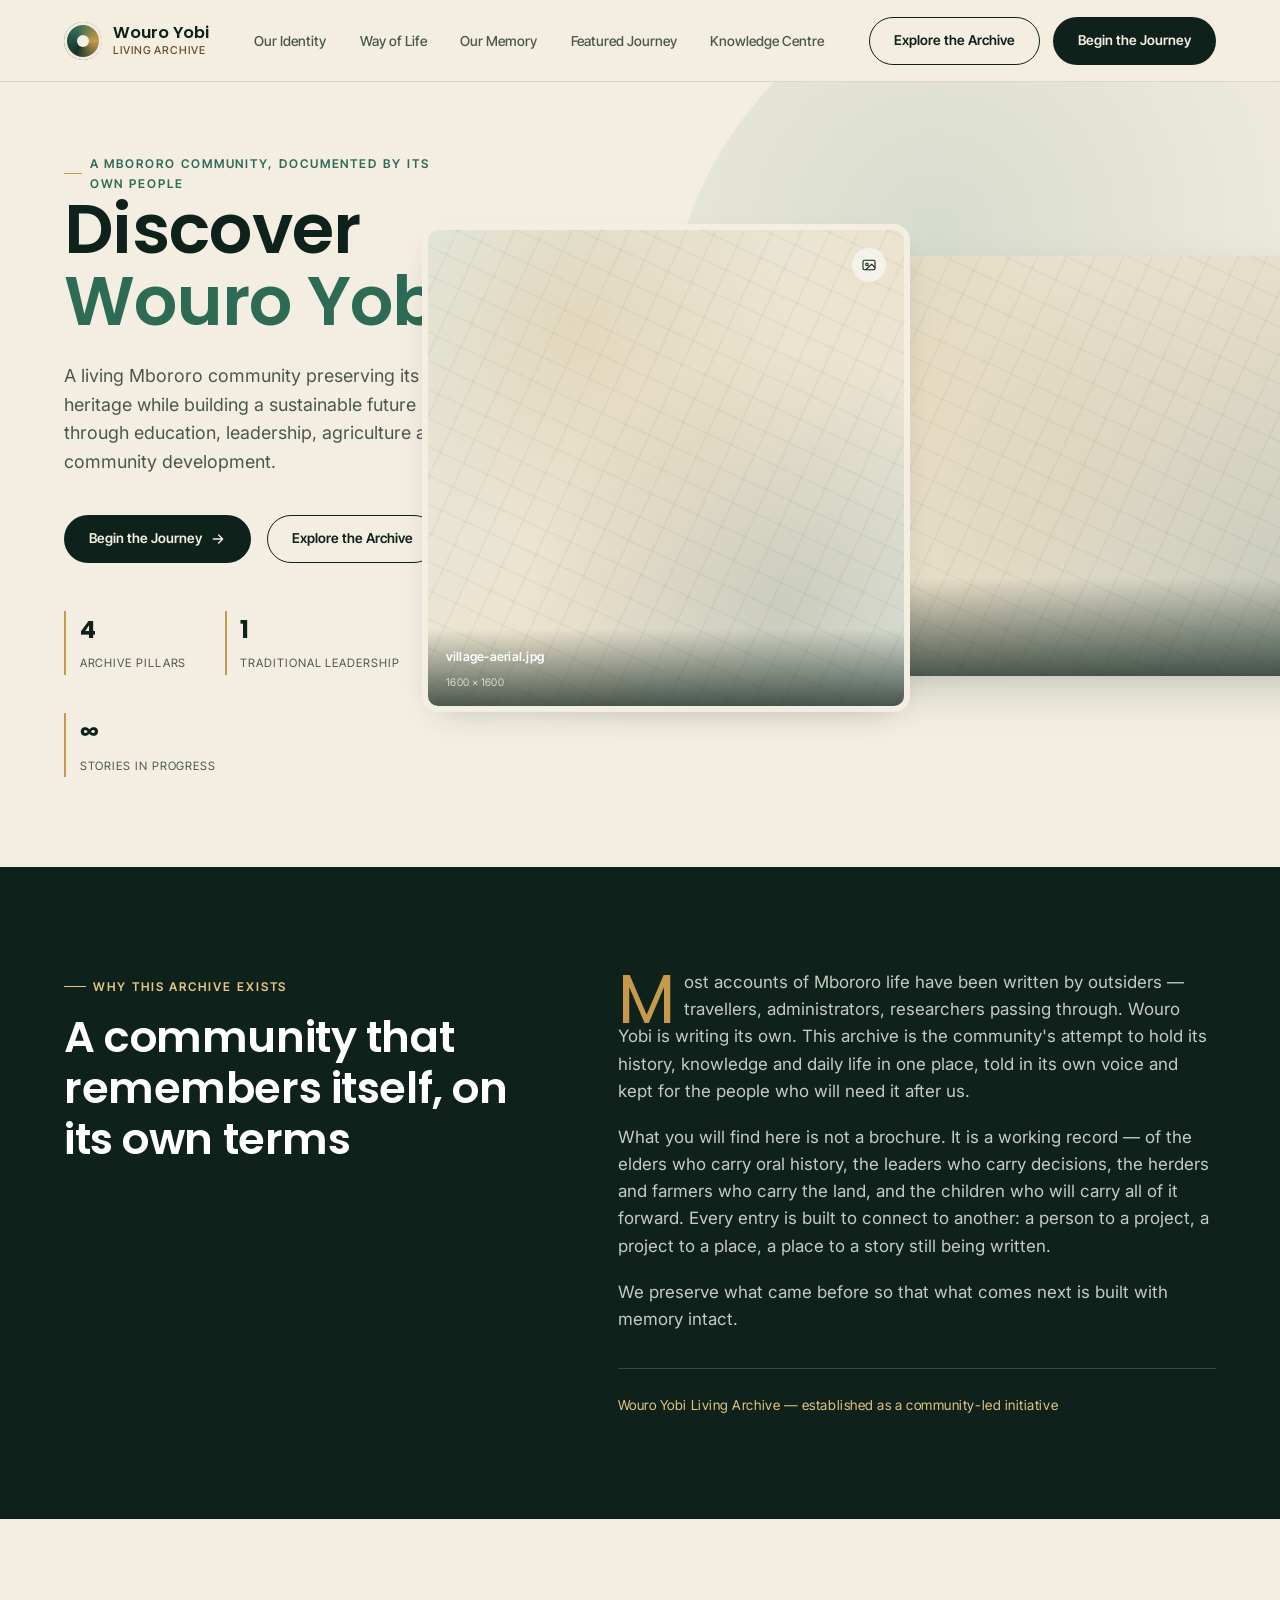
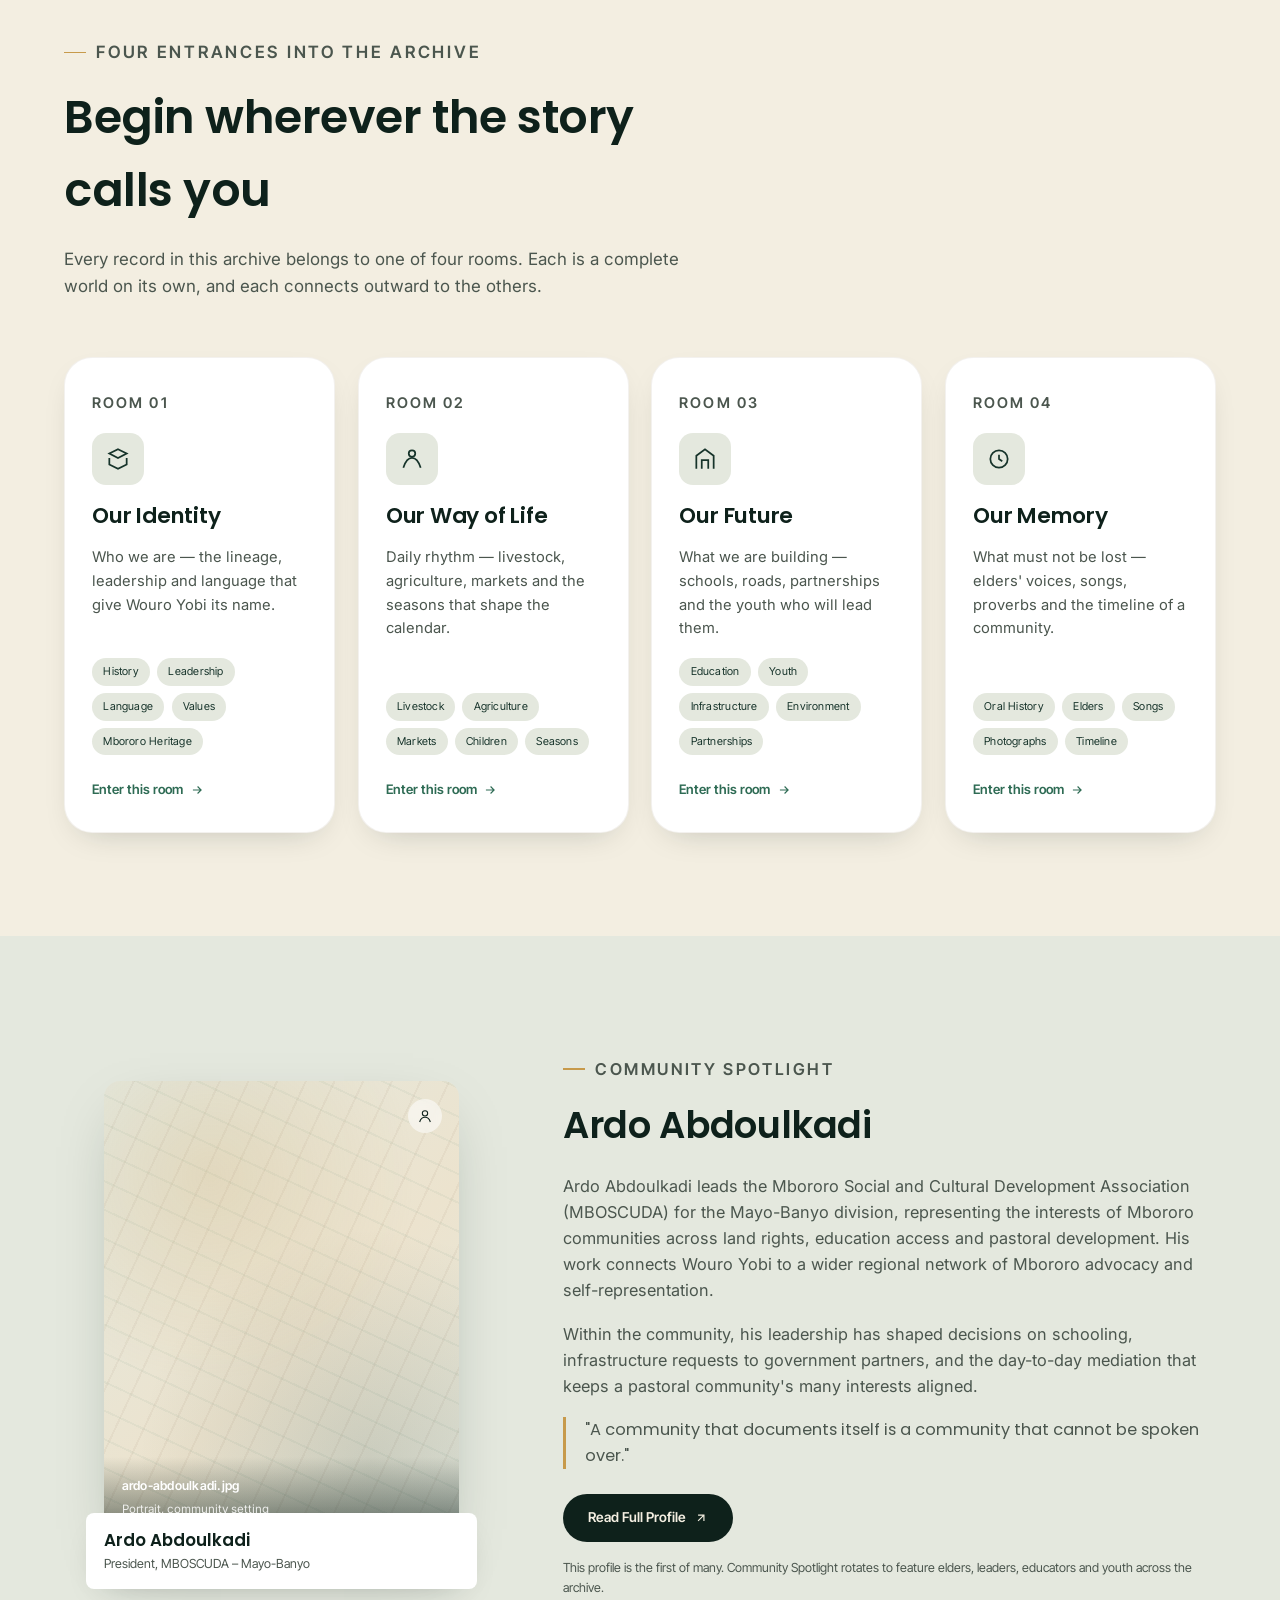
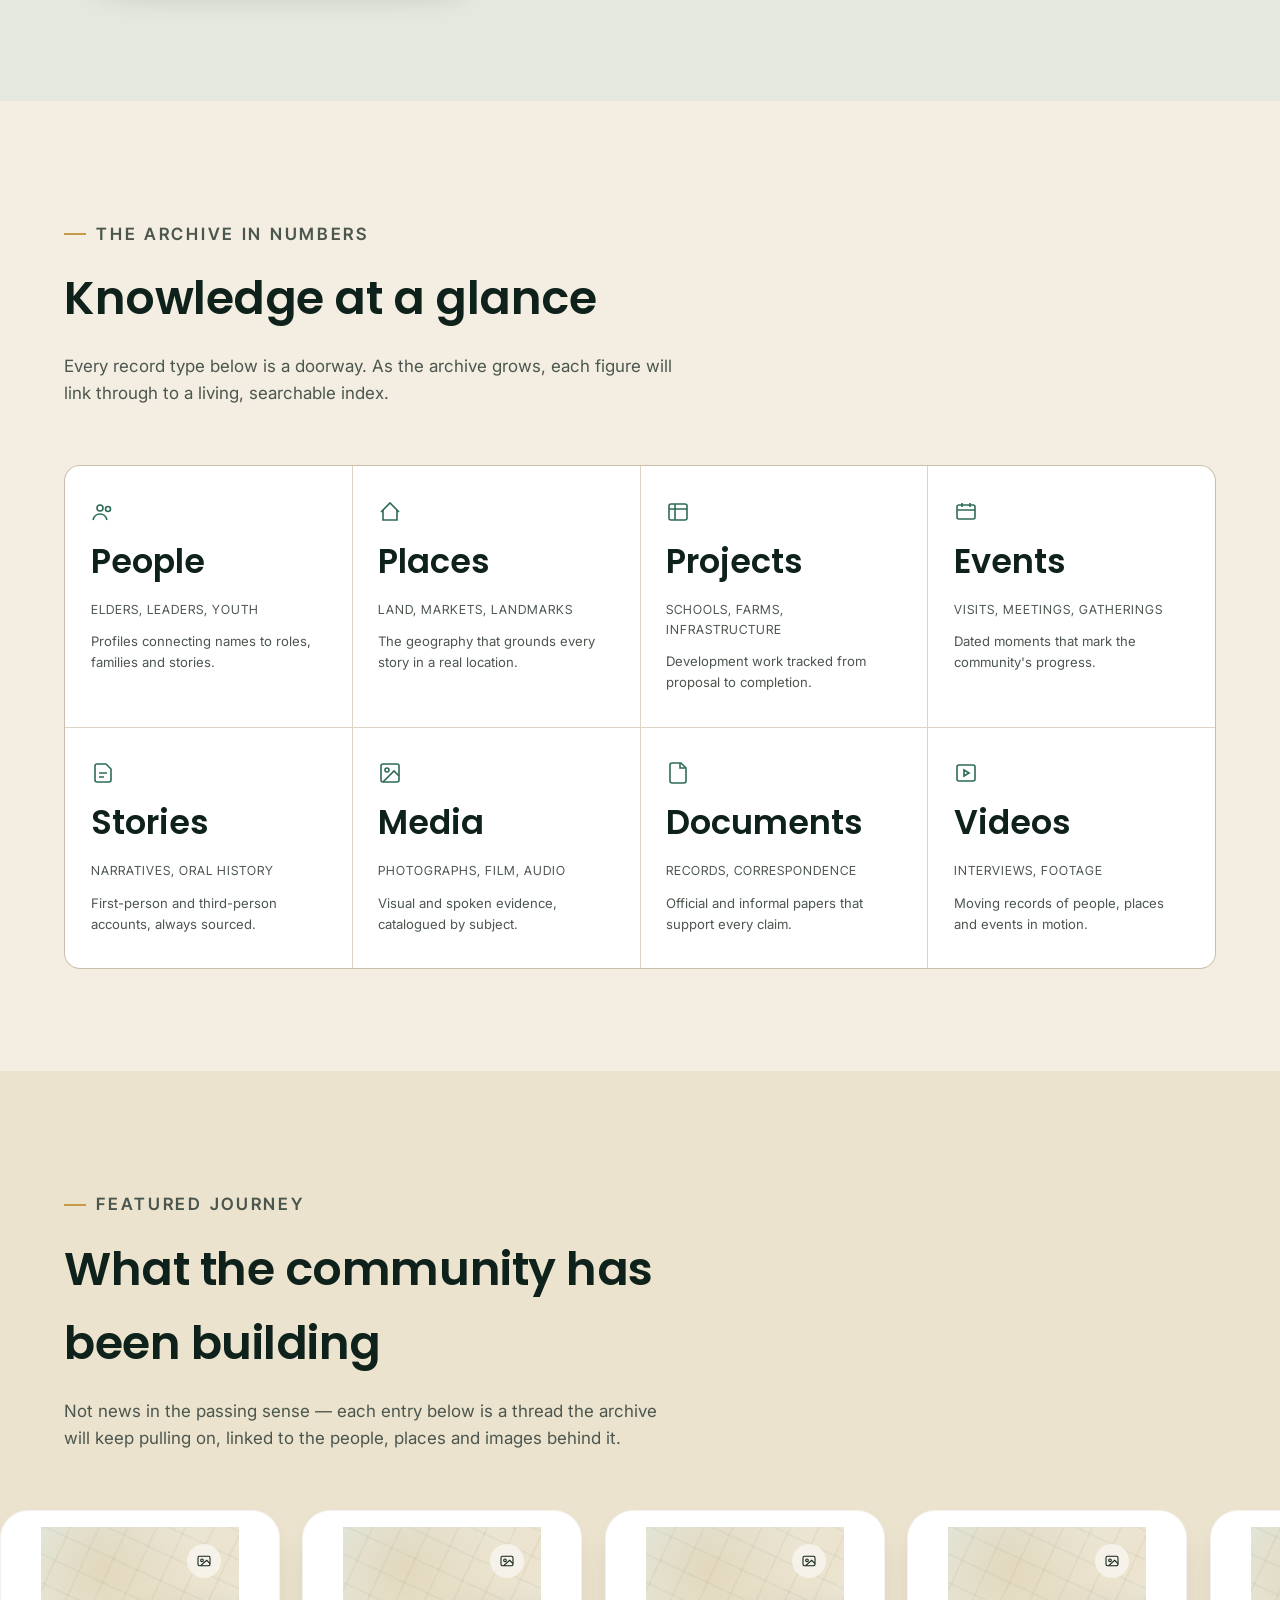
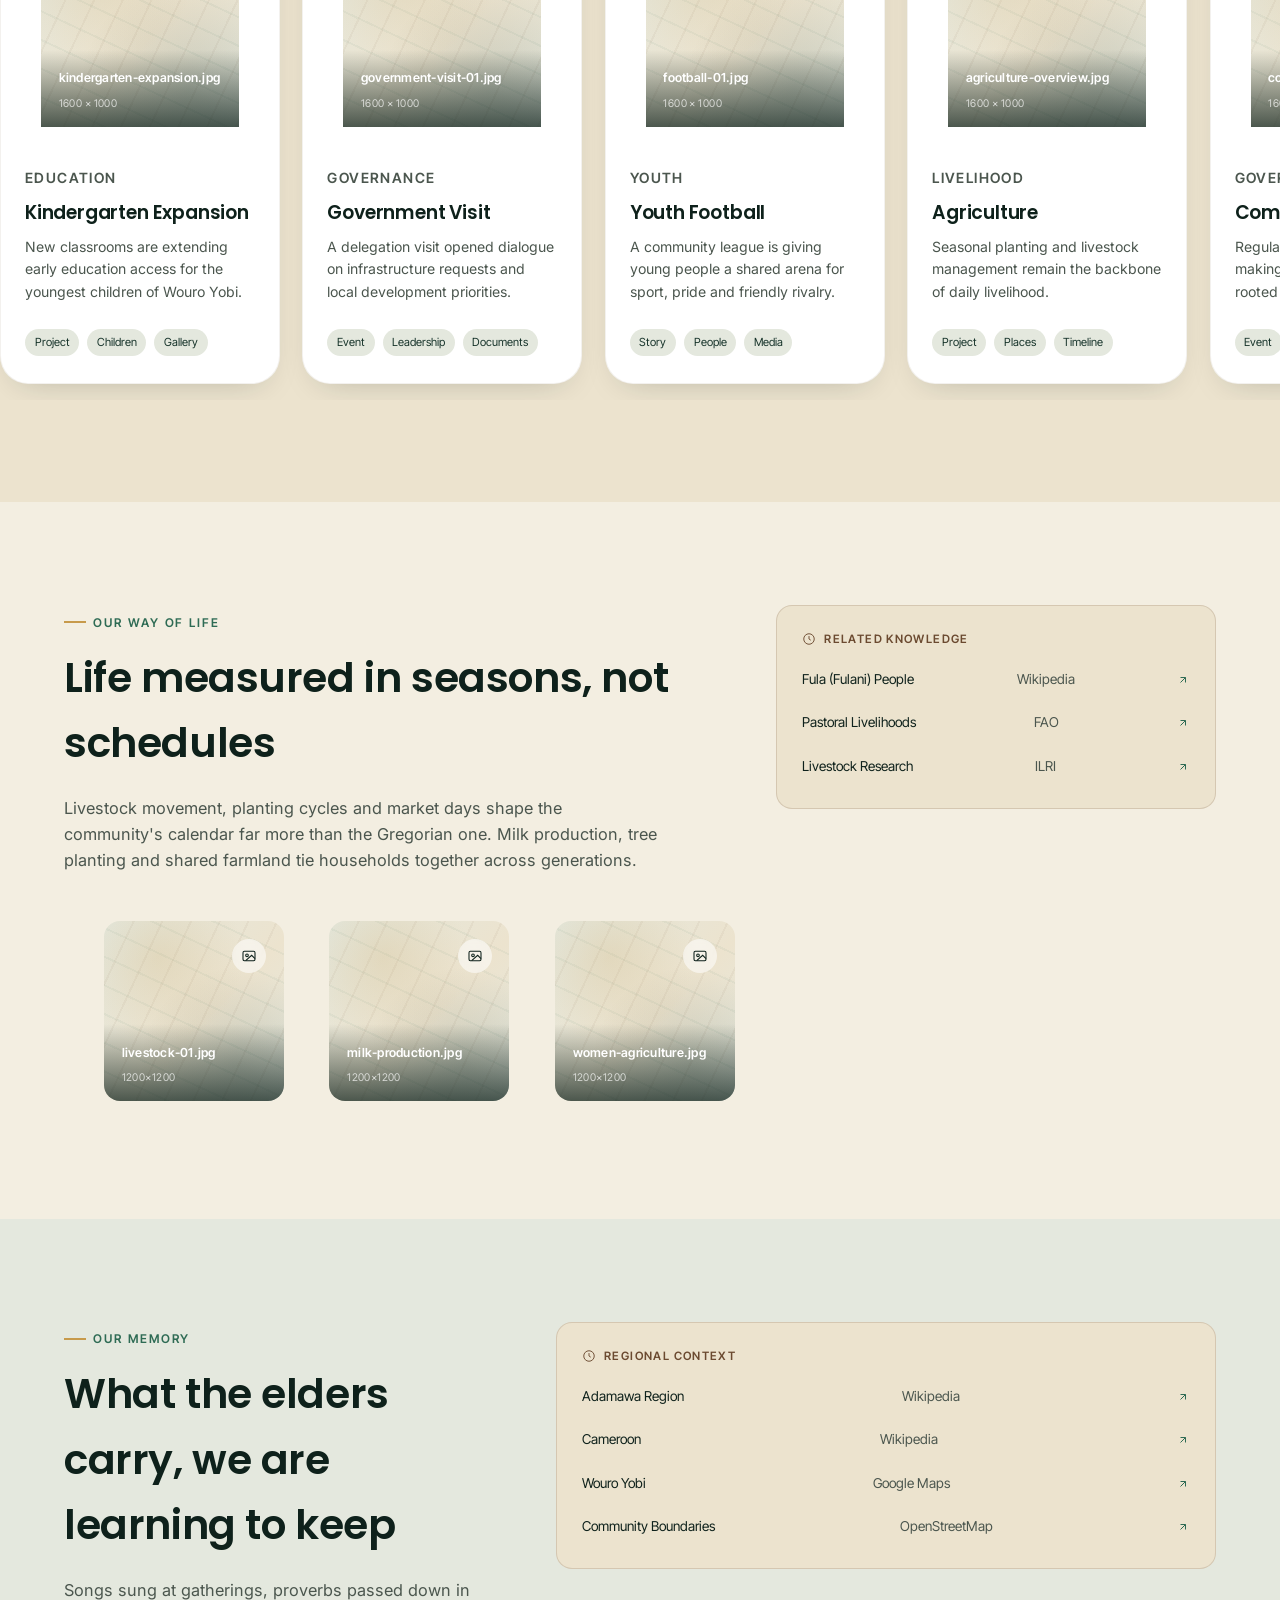
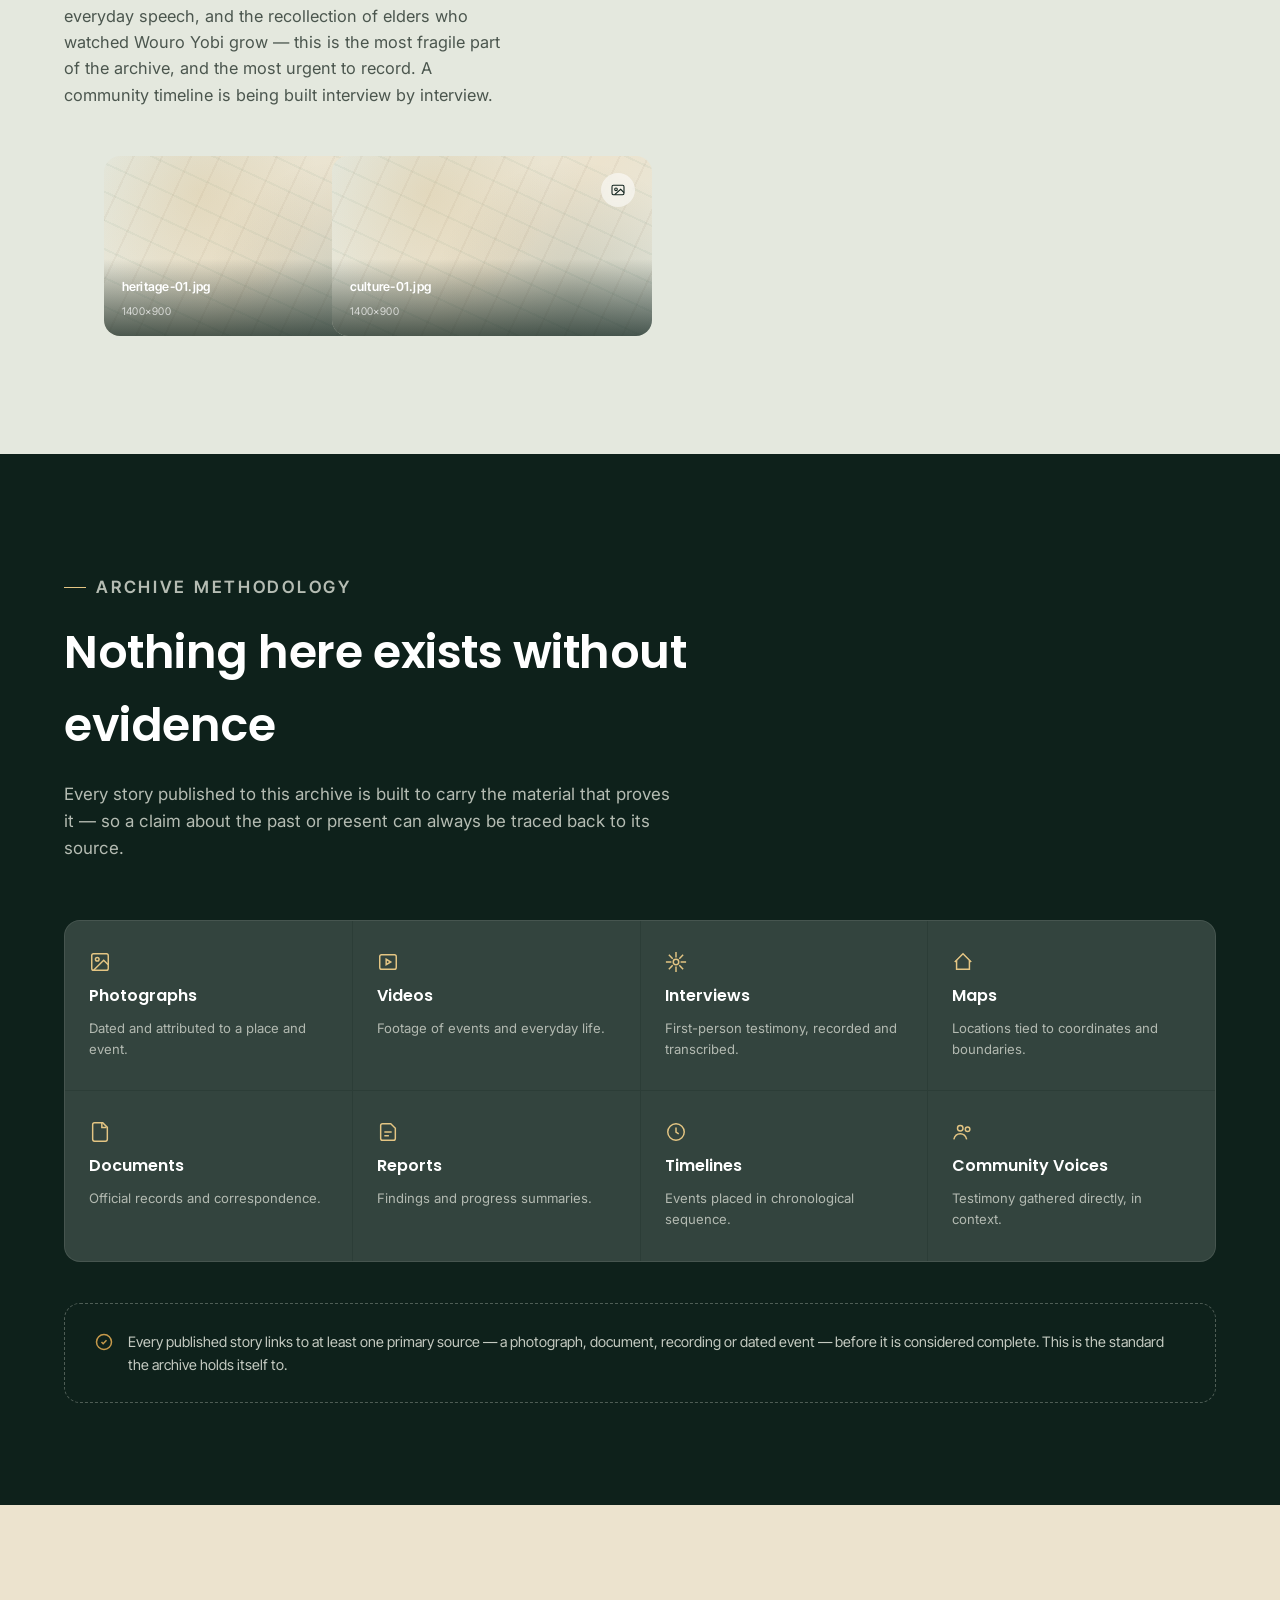
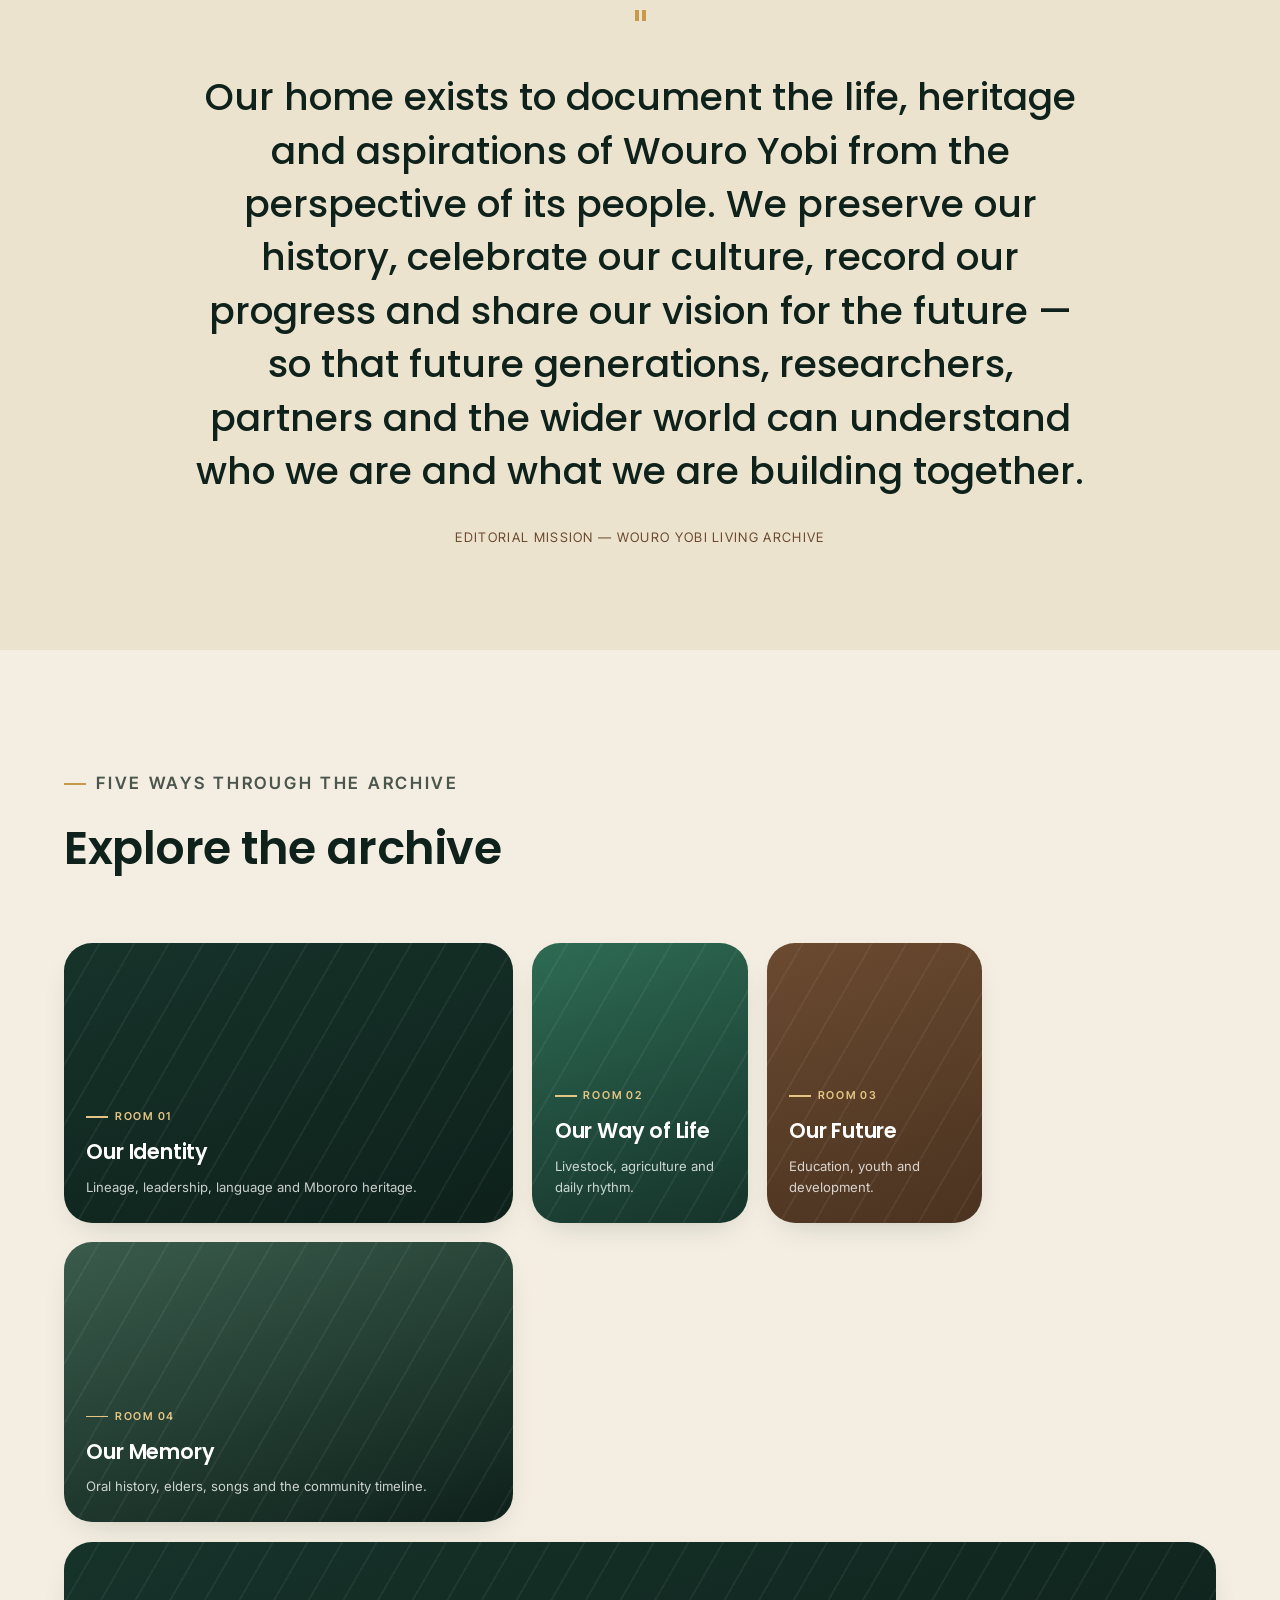
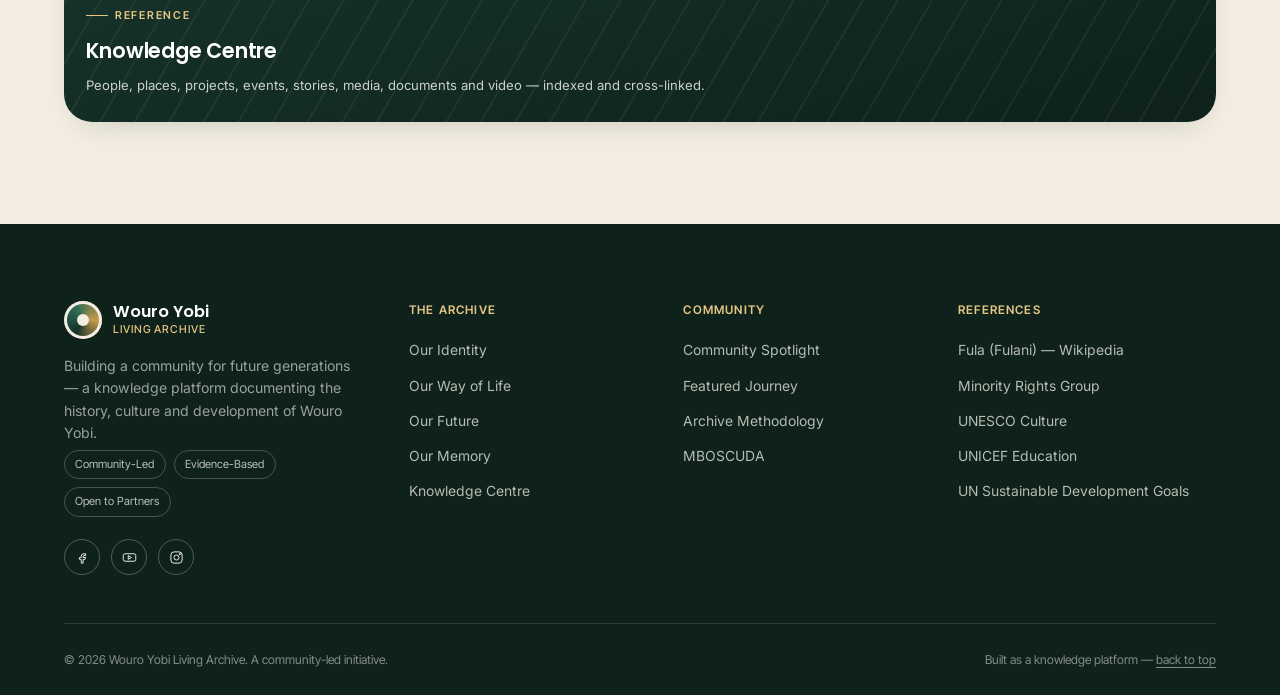
==== index.html @ 65608cd2 "Update index.html" ====
<!DOCTYPE html>
<html lang="en">
<head>
<meta charset="UTF-8">
<meta name="viewport" content="width=device-width, initial-scale=1.0">
<title>Wouro Yobi Living Archive — Building a Community for Future Generations</title>
<meta name="description" content="The Wouro Yobi Living Archive is a community-led digital heritage and knowledge initiative documenting the history, culture, development and aspirations of Wouro Yobi, a Mbororo community in the Adamawa region of Cameroon.">
<link rel="preconnect" href="https://fonts.googleapis.com">
<link rel="preconnect" href="https://fonts.gstatic.com" crossorigin>
<link href="https://fonts.googleapis.com/css2?family=Poppins:wght@300;400;500;600;700&family=Inter:wght@400;500;600&family=Inter+Tight:wght@500;600&display=swap" rel="stylesheet">
<style>
  /* ============================================================
     DESIGN TOKENS
     Palette: forest, emerald, sage, beige, earth brown, gold
     Type: Poppins (display) / Inter (body) / Inter Tight (caption+data)
     Signature: "The Archive Thread" — a gold spine that stitches
     every section together, echoing the knowledge-graph structure
     of the archive itself.
     ============================================================ */
  :root{
    --forest: #16332A;
    --forest-deep: #0E211B;
    --emerald: #2E6B54;
    --sage: #A9BBA2;
    --sage-pale: #E4E8DE;
    --beige: #F3EEE1;
    --beige-warm: #ECE3CE;
    --brown: #6B4A30;
    --gold: #C79A4B;
    --gold-soft: #E4C583;
    --ink: #1E2420;
    --ink-soft: #4B564E;
    --white: #FFFFFF;

    --font-display: 'Poppins', sans-serif;
    --font-body: 'Inter', sans-serif;
    --font-caption: 'Inter Tight', sans-serif;

    --max-w: 1280px;
    --edge: clamp(1.5rem, 5vw, 4.5rem);
    --radius-lg: 28px;
    --radius-md: 16px;
    --radius-sm: 8px;
    --shadow-soft: 0 20px 60px -25px rgba(14,33,27,0.35);
    --shadow-card: 0 12px 34px -18px rgba(14,33,27,0.28);
    --ease: cubic-bezier(.22,1,.36,1);
  }

  *,*::before,*::after{box-sizing:border-box;}
  html{scroll-behavior:smooth;}
  @media (prefers-reduced-motion: reduce){
    html{scroll-behavior:auto;}
    *{animation-duration:0.01ms !important; animation-iteration-count:1 !important; transition-duration:0.01ms !important; scroll-behavior:auto !important;}
  }
  body{
    margin:0;
    font-family:var(--font-body);
    color:var(--ink);
    background:var(--beige);
    -webkit-font-smoothing:antialiased;
    line-height:1.6;
  }
  img{max-width:100%; display:block;}
  a{color:inherit;}
  h1,h2,h3,h4{font-family:var(--font-display); margin:0; color:var(--forest-deep); font-weight:600; letter-spacing:-0.01em;}
  p{margin:0;}
  ul{margin:0; padding:0; list-style:none;}
  button{font-family:inherit; cursor:pointer;}

  :focus-visible{
    outline:2.5px solid var(--gold);
    outline-offset:3px;
    border-radius:4px;
  }

  .wrap{max-width:var(--max-w); margin:0 auto; padding-inline:var(--edge);}
  .eyebrow{
    font-family:var(--font-caption);
    font-size:0.75rem;
    letter-spacing:0.16em;
    text-transform:uppercase;
    color:var(--emerald);
    font-weight:600;
    display:inline-flex;
    align-items:center;
    gap:0.6em;
  }
  .eyebrow::before{
    content:"";
    width:22px; height:1.5px;
    background:var(--gold);
    display:inline-block;
  }
  .visually-hidden{position:absolute; width:1px; height:1px; padding:0; margin:-1px; overflow:hidden; clip:rect(0,0,0,0); white-space:nowrap; border:0;}

  /* ---------- reveal-on-scroll ---------- */
  .reveal{opacity:0; transform:translateY(28px); transition:opacity 0.9s var(--ease), transform 0.9s var(--ease);}
  .reveal.is-visible{opacity:1; transform:none;}
  .reveal-stagger > *{transition-delay:calc(var(--i,0) * 90ms);}

  /* ============================================================
     THE ARCHIVE THREAD — signature spine
     ============================================================ */
  .thread{
    position:absolute;
    left:calc(var(--edge) - 1px);
    top:0;
    width:2px;
    height:100%;
    background:linear-gradient(to bottom, transparent 0%, var(--gold-soft) 6%, var(--gold-soft) 94%, transparent 100%);
    opacity:0.5;
    display:none;
  }
  @media (min-width:1000px){ .thread{display:block;} }
  .thread-node{
    position:absolute;
    left:calc(var(--edge) - 5px);
    width:12px; height:12px;
    border-radius:50%;
    background:var(--beige);
    border:2px solid var(--gold);
    display:none;
  }
  @media (min-width:1000px){ .thread-node{display:block;} }

  /* ============================================================
     SKIP LINK
     ============================================================ */
  .skip-link{
    position:absolute; left:1rem; top:-4rem;
    background:var(--forest-deep); color:var(--white);
    padding:0.8rem 1.2rem; border-radius:var(--radius-sm);
    z-index:200; transition:top 0.25s var(--ease);
    font-family:var(--font-caption); font-weight:600;
  }
  .skip-link:focus{top:1rem;}

  /* ============================================================
     HEADER / NAV
     ============================================================ */
  header.site-header{
    position:sticky; top:0; z-index:100;
    background:rgba(243,238,225,0.86);
    backdrop-filter:blur(14px) saturate(140%);
    border-bottom:1px solid rgba(107,74,48,0.14);
  }
  .nav-row{
    max-width:var(--max-w); margin:0 auto; padding:1.05rem var(--edge);
    display:flex; align-items:center; justify-content:space-between; gap:1.5rem;
  }
  .brand{display:flex; align-items:center; gap:0.7rem; text-decoration:none;}
  .brand-mark{
    width:38px; height:38px; border-radius:50%;
    background:conic-gradient(from 210deg, var(--forest), var(--emerald), var(--gold), var(--forest));
    display:grid; place-items:center; flex-shrink:0;
    box-shadow:inset 0 0 0 3px var(--beige);
  }
  .brand-mark span{width:12px; height:12px; border-radius:50%; background:var(--beige);}
  .brand-name{font-family:var(--font-display); font-size:1.02rem; font-weight:600; color:var(--forest-deep); line-height:1.1;}
  .brand-name small{display:block; font-family:var(--font-caption); font-weight:500; font-size:0.68rem; letter-spacing:0.08em; text-transform:uppercase; color:var(--brown); margin-top:0.2rem;}

  nav.primary-nav ul{display:flex; gap:2.1rem; align-items:center;}
  nav.primary-nav a{
    font-family:var(--font-caption); font-size:0.86rem; font-weight:500;
    text-decoration:none; color:var(--ink-soft);
    position:relative; padding-bottom:4px;
  }
  nav.primary-nav a::after{
    content:""; position:absolute; left:0; bottom:0; height:1.5px; width:0;
    background:var(--gold); transition:width 0.3s var(--ease);
  }
  nav.primary-nav a:hover::after, nav.primary-nav a:focus-visible::after{width:100%;}
  .nav-actions{display:flex; align-items:center; gap:0.8rem;}
  .btn{
    font-family:var(--font-caption); font-weight:600; font-size:0.85rem;
    padding:0.75rem 1.5rem; border-radius:999px; border:1.5px solid transparent;
    text-decoration:none; display:inline-flex; align-items:center; gap:0.5rem;
    transition:transform 0.35s var(--ease), background 0.35s var(--ease), color 0.35s var(--ease), border-color .35s var(--ease);
  }
  .btn-primary{background:var(--forest-deep); color:var(--beige);}
  .btn-primary:hover{background:var(--emerald); transform:translateY(-2px);}
  .btn-ghost{border-color:var(--forest-deep); color:var(--forest-deep);}
  .btn-ghost:hover{background:var(--forest-deep); color:var(--beige); transform:translateY(-2px);}
  .btn-gold{background:var(--gold); color:var(--forest-deep);}
  .btn-gold:hover{background:var(--gold-soft); transform:translateY(-2px);}
  .nav-toggle{display:none; background:none; border:none; padding:0.4rem;}
  @media (max-width:920px){
    nav.primary-nav, .nav-actions .btn-ghost{display:none;}
    .nav-toggle{display:block;}
  }

  /* ============================================================
     PLACEHOLDER IMAGE COMPONENT
     ============================================================ */
  .ph{
    position:relative; overflow:hidden;
    background:
      linear-gradient(135deg, var(--sage-pale) 0%, var(--beige-warm) 55%, var(--sage-pale) 100%);
    border-radius:var(--radius-md);
    display:flex; align-items:flex-end;
    isolation:isolate;
    min-height:180px;
  }
  .ph::before{
    content:""; position:absolute; inset:0;
    background-image:
      repeating-linear-gradient(115deg, rgba(107,74,48,0.05) 0 2px, transparent 2px 26px),
      repeating-linear-gradient(25deg, rgba(46,107,84,0.05) 0 2px, transparent 2px 26px);
    z-index:0;
  }
  .ph::after{
    content:""; position:absolute; inset:0; z-index:0;
    background:
      radial-gradient(circle at 30% 20%, rgba(199,154,75,0.18), transparent 45%),
      radial-gradient(circle at 75% 80%, rgba(22,51,42,0.14), transparent 50%);
  }
  .ph-icon{
    position:absolute; top:1.1rem; right:1.1rem; z-index:1;
    width:34px; height:34px; border-radius:50%;
    background:rgba(255,255,255,0.55); backdrop-filter:blur(4px);
    display:grid; place-items:center;
  }
  .ph-icon svg{width:16px; height:16px; stroke:var(--forest-deep);}
  .ph-caption{
    position:relative; z-index:1; width:100%;
    padding:0.9rem 1.1rem; margin:0;
    background:linear-gradient(to top, rgba(14,33,27,0.72), rgba(14,33,27,0));
    color:var(--white);
  }
  .ph-caption .fname{font-family:var(--font-caption); font-size:0.78rem; font-weight:600; letter-spacing:0.02em;}
  .ph-caption .fdesc{display:block; font-size:0.72rem; opacity:0.85; margin-top:0.15rem;}
  .ph-caption .fdim{display:block; font-family:var(--font-caption); font-size:0.66rem; opacity:0.7; margin-top:0.35rem; letter-spacing:0.04em;}
  .ph-square{aspect-ratio:1/1;}
  .ph-portrait{aspect-ratio:3/4;}
  .ph-wide{aspect-ratio:16/9;}
  .ph-panorama{aspect-ratio:21/9;}

  /* ============================================================
     HERO
     ============================================================ */
  .hero{
    position:relative;
    padding-top:clamp(2.5rem, 6vw, 4.5rem);
    padding-bottom:clamp(3rem, 7vw, 6rem);
    overflow:hidden;
  }
  .hero-bg-shape{
    position:absolute; top:-15%; right:-12%; width:60vw; height:60vw; max-width:900px; max-height:900px;
    border-radius:50%;
    background:radial-gradient(circle at 35% 35%, rgba(46,107,84,0.14), rgba(46,107,84,0) 65%);
    z-index:0; pointer-events:none;
  }
  .hero-grid{
    position:relative; z-index:1;
    display:grid; grid-template-columns:1.05fr 0.95fr; gap:clamp(2rem,4vw,4rem);
    align-items:center;
  }
  @media (max-width:940px){ .hero-grid{grid-template-columns:1fr;} }
  .hero-eyebrow{margin-bottom:1.4rem;}
  .hero h1{
    font-size:clamp(2.6rem, 5.4vw, 4.4rem);
    line-height:1.04;
    font-weight:600;
    color:var(--forest-deep);
  }
  .hero h1 em{
    font-style:normal; color:var(--emerald);
    position:relative;
  }
  .hero-sub{
    margin-top:1.6rem; max-width:44ch;
    font-size:1.12rem; color:var(--ink-soft);
  }
  .hero-actions{margin-top:2.4rem; display:flex; flex-wrap:wrap; gap:1rem;}
  .hero-meta{
    margin-top:3rem; display:flex; gap:2.4rem; flex-wrap:wrap;
  }
  .hero-meta div{border-left:2px solid var(--gold); padding-left:0.85rem;}
  .hero-meta strong{display:block; font-family:var(--font-display); font-size:1.5rem; color:var(--forest-deep);}
  .hero-meta span{font-family:var(--font-caption); font-size:0.72rem; text-transform:uppercase; letter-spacing:0.08em; color:var(--ink-soft);}

  .hero-visual{position:relative;}
  .hero-visual .ph{min-height:420px; border-radius:var(--radius-lg); box-shadow:var(--shadow-soft);}
  .hero-visual .ph-float{
    position:absolute; width:46%; bottom:-8%; left:-12%;
    border:6px solid var(--beige); border-radius:var(--radius-md); box-shadow:var(--shadow-card);
    min-height:auto;
  }
  @media (max-width:700px){ .hero-visual .ph-float{display:none;} }

  /* ============================================================
     SECTION SPACING / GENERIC
     ============================================================ */
  section{padding-block:clamp(4rem, 8vw, 7.5rem); position:relative;}
  .section-head{max-width:64ch; margin-bottom:clamp(2.2rem, 5vw, 3.6rem);}
  .section-head h2{font-size:clamp(2rem, 3.6vw, 3rem); margin-top:0.9rem;}
  .section-head p{margin-top:1.1rem; font-size:1.06rem; color:var(--ink-soft); max-width:56ch;}

  /* ============================================================
     EDITORIAL INTRO
     ============================================================ */
  .editorial{
    background:var(--forest-deep); color:var(--sage-pale);
  }
  .editorial .wrap{display:grid; grid-template-columns:0.9fr 1.1fr; gap:clamp(2.5rem,5vw,5rem); align-items:start;}
  @media (max-width:920px){ .editorial .wrap{grid-template-columns:1fr;} }
  .editorial .eyebrow{color:var(--gold-soft);}
  .editorial .eyebrow::before{background:var(--gold-soft);}
  .editorial h2{color:var(--white); font-size:clamp(1.9rem,3.4vw,2.7rem); margin-top:1rem; line-height:1.18;}
  .editorial-drop{
    font-family:var(--font-display); font-size:4.2rem; line-height:0.7; float:left;
    margin-right:0.6rem; margin-top:0.4rem; color:var(--gold);
  }
  .editorial-body p{font-size:1.06rem; color:rgba(228,232,222,0.86); margin-top:1.2rem;}
  .editorial-body p:first-child{margin-top:0;}
  .editorial-signoff{
    margin-top:2.2rem; padding-top:1.6rem; border-top:1px solid rgba(228,232,222,0.2);
    font-family:var(--font-caption); font-size:0.85rem; letter-spacing:0.04em; color:var(--gold-soft);
  }

  /* ============================================================
     FOUR PILLARS
     ============================================================ */
  .pillars-grid{
    display:grid; grid-template-columns:repeat(4,1fr); gap:1.4rem;
  }
  @media (max-width:1080px){ .pillars-grid{grid-template-columns:repeat(2,1fr);} }
  @media (max-width:600px){ .pillars-grid{grid-template-columns:1fr;} }
  .pillar-card{
    background:var(--white); border-radius:var(--radius-lg);
    padding:2.1rem 1.7rem 2rem; box-shadow:var(--shadow-card);
    display:flex; flex-direction:column; gap:1.1rem; min-height:390px;
    text-decoration:none; color:inherit;
    border:1px solid rgba(107,74,48,0.08);
    transition:transform 0.5s var(--ease), box-shadow 0.5s var(--ease);
  }
  .pillar-card:hover, .pillar-card:focus-visible{
    transform:translateY(-8px);
    box-shadow:0 30px 60px -24px rgba(14,33,27,0.4);
  }
  .pillar-num{
    font-family:var(--font-caption); font-size:0.72rem; font-weight:600;
    letter-spacing:0.14em; text-transform:uppercase; color:var(--gold);
  }
  .pillar-icon{
    width:52px; height:52px; border-radius:14px;
    background:var(--sage-pale); display:grid; place-items:center;
  }
  .pillar-icon svg{width:26px; height:26px; stroke:var(--forest); fill:none; stroke-width:1.6;}
  .pillar-card h3{font-size:1.36rem; line-height:1.2;}
  .pillar-card p{color:var(--ink-soft); font-size:0.92rem;}
  .pillar-tags{display:flex; flex-wrap:wrap; gap:0.45rem; margin-top:auto;}
  .pillar-tags li{
    font-family:var(--font-caption); font-size:0.68rem; letter-spacing:0.02em;
    padding:0.32rem 0.7rem; border-radius:999px; background:var(--sage-pale); color:var(--forest);
  }
  .pillar-enter{
    display:inline-flex; align-items:center; gap:0.4rem; margin-top:0.4rem;
    font-family:var(--font-caption); font-size:0.82rem; font-weight:600; color:var(--emerald);
  }
  .pillar-enter svg{width:14px; height:14px; transition:transform 0.3s var(--ease);}
  .pillar-card:hover .pillar-enter svg{transform:translateX(4px);}

  /* ============================================================
     KNOWLEDGE PANEL (reusable component)
     ============================================================ */
  .knowledge-panel{
    background:var(--beige-warm);
    border:1px solid rgba(107,74,48,0.18);
    border-radius:var(--radius-md);
    padding:1.5rem 1.6rem;
  }
  .knowledge-panel h4{
    font-family:var(--font-caption); font-size:0.72rem; letter-spacing:0.12em;
    text-transform:uppercase; color:var(--brown); font-weight:600; margin-bottom:0.9rem;
    display:flex; align-items:center; gap:0.5rem;
  }
  .knowledge-panel h4 svg{width:14px; height:14px; stroke:var(--brown);}
  .knowledge-panel ul{display:flex; flex-direction:column; gap:0.55rem;}
  .knowledge-panel a{
    display:flex; justify-content:space-between; align-items:center; gap:0.6rem;
    text-decoration:none; font-family:var(--font-caption); font-size:0.85rem;
    color:var(--forest-deep); padding:0.4rem 0; border-bottom:1px dashed rgba(107,74,48,0.22);
  }
  .knowledge-panel a:last-child{border-bottom:none;}
  .knowledge-panel a span.src{color:var(--ink-soft); font-weight:400;}
  .knowledge-panel a svg{width:12px; height:12px; stroke:var(--emerald); flex-shrink:0;}

  /* ============================================================
     SPOTLIGHT
     ============================================================ */
  .spotlight{background:var(--sage-pale);}
  .spotlight-grid{display:grid; grid-template-columns:0.8fr 1.2fr; gap:clamp(2rem,5vw,4rem); align-items:center;}
  @media (max-width:920px){ .spotlight-grid{grid-template-columns:1fr;} }
  .spotlight-portrait{position:relative;}
  .spotlight-portrait .ph{box-shadow:var(--shadow-soft); min-height:440px;}
  .spotlight-role{
    position:absolute; bottom:-1.1rem; left:1.4rem; right:1.4rem;
    background:var(--white); border-radius:var(--radius-sm); padding:0.9rem 1.1rem;
    box-shadow:var(--shadow-card);
    font-family:var(--font-caption); font-size:0.78rem; color:var(--ink-soft);
  }
  .spotlight-role strong{display:block; font-family:var(--font-display); font-size:1.05rem; color:var(--forest-deep); font-weight:600;}
  .spotlight-body h3{font-size:clamp(1.8rem,3vw,2.3rem); margin-top:0.9rem;}
  .spotlight-body p{margin-top:1.1rem; color:var(--ink-soft); font-size:1.02rem;}
  .spotlight-body .btn{margin-top:1.6rem;}
  .spotlight-quote{
    margin-top:2rem; padding-left:1.2rem; border-left:3px solid var(--gold);
    font-family:var(--font-display); font-weight:400; font-style:normal;
    font-size:1.12rem; color:var(--forest-deep);
  }

  /* ============================================================
     KNOWLEDGE AT A GLANCE
     ============================================================ */
  .glance-grid{
    display:grid; grid-template-columns:repeat(4,1fr); gap:1px;
    background:rgba(107,74,48,0.16);
    border:1px solid rgba(107,74,48,0.16);
    border-radius:var(--radius-md);
    overflow:hidden;
  }
  @media (max-width:880px){ .glance-grid{grid-template-columns:repeat(2,1fr);} }
  .glance-cell{
    background:var(--white); padding:2.1rem 1.6rem;
    display:flex; flex-direction:column; gap:0.7rem;
    transition:background 0.4s var(--ease);
  }
  .glance-cell:hover{background:var(--sage-pale);}
  .glance-cell svg{width:24px; height:24px; stroke:var(--emerald); fill:none; stroke-width:1.6;}
  .glance-count{font-family:var(--font-display); font-size:2.1rem; color:var(--forest-deep); font-weight:600;}
  .glance-label{font-family:var(--font-caption); font-size:0.78rem; text-transform:uppercase; letter-spacing:0.08em; color:var(--ink-soft);}
  .glance-note{font-size:0.82rem; color:var(--ink-soft);}

  /* ============================================================
     FEATURED JOURNEY
     ============================================================ */
  .journey-scroller{
    display:grid; grid-auto-flow:column; grid-auto-columns:minmax(280px, 1fr);
    gap:1.4rem; overflow-x:auto; padding-bottom:1rem; scroll-snap-type:x proximity;
    margin-inline:calc(var(--edge) * -1); padding-inline:var(--edge);
  }
  .journey-scroller::-webkit-scrollbar{height:6px;}
  .journey-scroller::-webkit-scrollbar-thumb{background:var(--sage); border-radius:6px;}
  .journey-card{
    scroll-snap-align:start; background:var(--white); border-radius:var(--radius-lg);
    overflow:hidden; box-shadow:var(--shadow-card); display:flex; flex-direction:column;
    border:1px solid rgba(107,74,48,0.08);
  }
  .journey-card .ph{border-radius:0; min-height:200px;}
  .journey-body{padding:1.5rem 1.5rem 1.7rem; display:flex; flex-direction:column; gap:0.7rem; flex:1;}
  .journey-tag{font-family:var(--font-caption); font-size:0.68rem; text-transform:uppercase; letter-spacing:0.1em; color:var(--gold); font-weight:600;}
  .journey-card h3{font-size:1.18rem; line-height:1.28;}
  .journey-card p{font-size:0.88rem; color:var(--ink-soft);}
  .journey-links{display:flex; flex-wrap:wrap; gap:0.5rem; margin-top:auto; padding-top:0.9rem;}
  .journey-links span{
    font-family:var(--font-caption); font-size:0.7rem; color:var(--forest);
    background:var(--sage-pale); padding:0.28rem 0.6rem; border-radius:999px;
  }

  /* ============================================================
     EVIDENCE SECTION
     ============================================================ */
  .evidence{background:var(--forest-deep); color:var(--sage-pale);}
  .evidence .eyebrow{color:var(--gold-soft);}
  .evidence .eyebrow::before{background:var(--gold-soft);}
  .evidence .section-head h2{color:var(--white);}
  .evidence .section-head p{color:rgba(228,232,222,0.78);}
  .evidence-grid{display:grid; grid-template-columns:repeat(4,1fr); gap:1px; background:rgba(228,232,222,0.14); border-radius:var(--radius-md); overflow:hidden; border:1px solid rgba(228,232,222,0.14);}
  @media (max-width:880px){ .evidence-grid{grid-template-columns:repeat(2,1fr);} }
  .evidence-cell{background:rgba(228,232,222,0.04); padding:1.9rem 1.5rem; display:flex; flex-direction:column; gap:0.6rem;}
  .evidence-cell svg{width:22px; height:22px; stroke:var(--gold-soft); fill:none; stroke-width:1.6;}
  .evidence-cell strong{font-family:var(--font-display); font-size:1rem; color:var(--white); font-weight:600;}
  .evidence-cell span{font-size:0.82rem; color:rgba(228,232,222,0.72);}
  .evidence-standard{
    margin-top:2.6rem; padding:1.6rem 1.8rem; border:1px dashed rgba(228,232,222,0.3);
    border-radius:var(--radius-md); font-family:var(--font-caption); font-size:0.9rem;
    color:rgba(228,232,222,0.85); display:flex; gap:0.9rem; align-items:flex-start;
  }
  .evidence-standard svg{width:20px; height:20px; stroke:var(--gold); flex-shrink:0; margin-top:0.15rem;}

  /* ============================================================
     EDITORIAL MISSION (pull quote)
     ============================================================ */
  .mission{
    background:var(--beige-warm);
    text-align:center;
  }
  .mission blockquote{
    max-width:56rem; margin:0 auto; font-family:var(--font-display);
    font-size:clamp(1.5rem, 3.4vw, 2.35rem); line-height:1.42; color:var(--forest-deep); font-weight:500;
  }
  .mission cite{
    display:block; margin-top:1.8rem; font-family:var(--font-caption); font-style:normal;
    font-size:0.82rem; letter-spacing:0.1em; text-transform:uppercase; color:var(--brown);
  }
  .mission-mark{font-family:var(--font-display); font-size:3.4rem; color:var(--gold); display:block; margin-bottom:0.6rem; line-height:1;}

  /* ============================================================
     EXPLORE THE ARCHIVE
     ============================================================ */
  .explore-grid{display:grid; grid-template-columns:repeat(5,1fr); gap:1.2rem;}
  @media (max-width:1080px){ .explore-grid{grid-template-columns:repeat(2,1fr);} }
  @media (max-width:600px){ .explore-grid{grid-template-columns:1fr;} }
  .explore-card{
    position:relative; border-radius:var(--radius-lg); overflow:hidden; min-height:280px;
    display:flex; align-items:flex-end; text-decoration:none; color:var(--white);
    box-shadow:var(--shadow-card);
  }
  .explore-card::before{
    content:""; position:absolute; inset:0;
    background:linear-gradient(160deg, var(--forest) 0%, var(--forest-deep) 100%);
    transition:transform 0.6s var(--ease);
  }
  .explore-card:nth-child(2)::before{background:linear-gradient(160deg, var(--emerald) 0%, var(--forest) 100%);}
  .explore-card:nth-child(3)::before{background:linear-gradient(160deg, var(--brown) 0%, #4a3320 100%);}
  .explore-card:nth-child(4)::before{background:linear-gradient(160deg, #3a5c4c 0%, var(--forest-deep) 100%);}
  .explore-card:nth-child(5)::before{background:linear-gradient(160deg, var(--gold) 0%, var(--brown) 100%);}
  .explore-card:hover::before{transform:scale(1.06);}
  .explore-card::after{
    content:""; position:absolute; inset:0;
    background-image:repeating-linear-gradient(120deg, rgba(255,255,255,0.05) 0 2px, transparent 2px 30px);
  }
  .explore-content{position:relative; z-index:1; padding:1.6rem 1.4rem;}
  .explore-content .eyebrow{color:var(--gold-soft); font-size:0.68rem;}
  .explore-content .eyebrow::before{background:var(--gold-soft);}
  .explore-content h3{color:var(--white); font-size:1.3rem; margin-top:0.6rem;}
  .explore-content p{font-size:0.82rem; color:rgba(255,255,255,0.78); margin-top:0.5rem;}

  /* ============================================================
     FOOTER
     ============================================================ */
  footer.site-footer{background:var(--forest-deep); color:rgba(228,232,222,0.75); padding-top:clamp(3.5rem,6vw,5rem);}
  .footer-top{
    display:grid; grid-template-columns:1.3fr 1fr 1fr 1.1fr; gap:2.5rem;
    padding-bottom:3rem; border-bottom:1px solid rgba(228,232,222,0.14);
  }
  @media (max-width:880px){ .footer-top{grid-template-columns:1fr 1fr;} }
  @media (max-width:560px){ .footer-top{grid-template-columns:1fr;} }
  .footer-brand p{margin-top:1rem; font-size:0.88rem; max-width:32ch; color:rgba(228,232,222,0.65);}
  .footer-social{display:flex; gap:0.7rem; margin-top:1.4rem;}
  .footer-social a{
    width:36px; height:36px; border-radius:50%; border:1px solid rgba(228,232,222,0.3);
    display:grid; place-items:center; text-decoration:none;
  }
  .footer-social a svg{width:15px; height:15px; stroke:var(--sage-pale);}
  .footer-social a:hover{background:var(--gold); border-color:var(--gold);}
  .footer-social a:hover svg{stroke:var(--forest-deep);}
  .footer-col h4{
    font-family:var(--font-caption); font-size:0.74rem; text-transform:uppercase;
    letter-spacing:0.1em; color:var(--gold-soft); margin-bottom:1.1rem; font-weight:600;
  }
  .footer-col ul{display:flex; flex-direction:column; gap:0.6rem;}
  .footer-col a{text-decoration:none; font-size:0.87rem; color:rgba(228,232,222,0.78);}
  .footer-col a:hover{color:var(--gold-soft);}
  .footer-values{display:flex; flex-wrap:wrap; gap:0.5rem; margin-top:0.3rem;}
  .footer-values li{
    font-family:var(--font-caption); font-size:0.7rem; padding:0.3rem 0.65rem;
    border:1px solid rgba(228,232,222,0.25); border-radius:999px; color:rgba(228,232,222,0.8);
  }
  .footer-bottom{
    display:flex; justify-content:space-between; align-items:center; flex-wrap:wrap; gap:1rem;
    padding-block:1.6rem; font-family:var(--font-caption); font-size:0.76rem; color:rgba(228,232,222,0.55);
  }
  .footer-bottom a{text-decoration:underline; text-underline-offset:3px;}

  /* utility */
  .col-span-2{grid-column:span 2;}
  @media (max-width:600px){ .col-span-2{grid-column:span 1;} }
</style>
</head>
<body>

<a class="skip-link" href="#main">Skip to main content</a>

<header class="site-header">
  <div class="nav-row">
    <a class="brand" href="#top" aria-label="Wouro Yobi Living Archive, home">
      <span class="brand-mark" aria-hidden="true"><span></span></span>
      <span class="brand-name">Wouro Yobi<small>Living Archive</small></span>
    </a>
    <nav class="primary-nav" aria-label="Primary">
      <ul>
        <li><a href="identity.html">Our Identity</a></li>
        <li><a href="life.html">Way of Life</a></li>
        <li><a href="memory.html">Our Memory</a></li>
        <li><a href="journey.html">Featured Journey</a></li>
        <li><a href="knowledge.html">Knowledge Centre</a></li>
      </ul>
    </nav>
    <div class="nav-actions">
      <a class="btn btn-ghost" href="identity.html">Explore the Archive</a>
      <a class="btn btn-primary" href="#spotlight">Begin the Journey</a>
      <button class="nav-toggle" aria-label="Open menu">
        <svg width="24" height="24" viewBox="0 0 24 24" fill="none" stroke="#16332A" stroke-width="1.8"><path d="M3 6h18M3 12h18M3 18h18" stroke-linecap="round"/></svg>
      </button>
    </div>
  </div>
</header>

<main id="main">

  <!-- ============================================================
       1. HERO
       ============================================================ -->
  <section class="hero" id="top">
    <div class="hero-bg-shape" aria-hidden="true"></div>
    <div class="wrap hero-grid">
      <div class="hero-copy reveal">
        <p class="eyebrow">A Mbororo Community, Documented by Its Own People</p>
        <h1>Discover<br><em>Wouro&nbsp;Yobi</em></h1>
        <p class="hero-sub">A living Mbororo community preserving its heritage while building a sustainable future through education, leadership, agriculture and community development.</p>
        <div class="hero-actions">
          <a class="btn btn-primary" href="#spotlight">Begin the Journey
            <svg width="16" height="16" viewBox="0 0 24 24" fill="none" stroke="currentColor" stroke-width="2"><path d="M5 12h14M13 6l6 6-6 6" stroke-linecap="round" stroke-linejoin="round"/></svg>
          </a>
          <a class="btn btn-ghost" href="identity.html">Explore the Archive</a>
        </div>
        <div class="hero-meta">
          <div><strong>4</strong><span>Archive Pillars</span></div>
          <div><strong>1</strong><span>Traditional Leadership</span></div>
          <div><strong>∞</strong><span>Stories in Progress</span></div>
        </div>
      </div>
      <div class="hero-visual reveal">
        <figure class="ph ph-panorama" style="min-height:420px;">
          <div class="ph-icon" aria-hidden="true">
            <svg viewBox="0 0 24 24" fill="none" stroke-width="1.6"><rect x="3" y="5" width="18" height="14" rx="2"/><circle cx="9" cy="11" r="2"/><path d="M21 16l-5-5-9 8"/></svg>
          </div>
          <figcaption class="ph-caption">
            <span class="fname">hero-panorama.jpg</span>
            <span class="fdesc">Panoramic view of Wouro Yobi at golden hour</span>
            <span class="fdim">Recommended 1920 × 1080</span>
          </figcaption>
        </figure>
        <figure class="ph ph-square ph-float">
          <div class="ph-icon" aria-hidden="true">
            <svg viewBox="0 0 24 24" fill="none" stroke-width="1.6"><rect x="3" y="5" width="18" height="14" rx="2"/><circle cx="9" cy="11" r="2"/><path d="M21 16l-5-5-9 8"/></svg>
          </div>
          <figcaption class="ph-caption">
            <span class="fname">village-aerial.jpg</span>
            <span class="fdim">1600 × 1600</span>
          </figcaption>
        </figure>
      </div>
    </div>
  </section>

  <!-- ============================================================
       2. EDITORIAL INTRODUCTION
       ============================================================ -->
  <section class="editorial" id="about" aria-labelledby="editorial-heading">
    <div class="wrap reveal">
      <div>
        <p class="eyebrow">Why This Archive Exists</p>
        <h2 id="editorial-heading">A community that remembers itself, on its own terms</h2>
      </div>
      <div class="editorial-body">
        <p><span class="editorial-drop" aria-hidden="true">M</span>ost accounts of Mbororo life have been written by outsiders — travellers, administrators, researchers passing through. Wouro Yobi is writing its own. This archive is the community's attempt to hold its history, knowledge and daily life in one place, told in its own voice and kept for the people who will need it after us.</p>
        <p>What you will find here is not a brochure. It is a working record — of the elders who carry oral history, the leaders who carry decisions, the herders and farmers who carry the land, and the children who will carry all of it forward. Every entry is built to connect to another: a person to a project, a project to a place, a place to a story still being written.</p>
        <p>We preserve what came before so that what comes next is built with memory intact.</p>
        <div class="editorial-signoff">Wouro Yobi Living Archive — established as a community-led initiative</div>
      </div>
    </div>
  </section>

  <!-- ============================================================
       3. FOUR PILLARS
       ============================================================ -->
  <section id="pillars" aria-labelledby="pillars-heading">
    <div class="wrap">
      <div class="section-head reveal">
        <p class="eyebrow">Four Entrances Into the Archive</p>
        <h2 id="pillars-heading">Begin wherever the story calls you</h2>
        <p>Every record in this archive belongs to one of four rooms. Each is a complete world on its own, and each connects outward to the others.</p>
      </div>

      <div class="pillars-grid reveal reveal-stagger">
        <a class="pillar-card" href="#" style="--i:0">
          <p class="pillar-num">Room 01</p>
          <div class="pillar-icon" aria-hidden="true"><svg viewBox="0 0 24 24"><path d="M12 3l8 4-8 4-8-4 8-4z"/><path d="M4 11v6l8 4 8-4v-6"/></svg></div>
          <h3>Our Identity</h3>
          <p>Who we are — the lineage, leadership and language that give Wouro Yobi its name.</p>
          <ul class="pillar-tags"><li>History</li><li>Leadership</li><li>Language</li><li>Values</li><li>Mbororo Heritage</li></ul>
          <span class="pillar-enter">Enter this room <svg viewBox="0 0 24 24" fill="none" stroke="currentColor" stroke-width="2"><path d="M5 12h14M13 6l6 6-6 6"/></svg></span>
        </a>
        <a class="pillar-card" href="#way-of-life" style="--i:1">
          <p class="pillar-num">Room 02</p>
          <div class="pillar-icon" aria-hidden="true"><svg viewBox="0 0 24 24"><path d="M4 20c2-6 4-9 8-9s6 3 8 9"/><circle cx="12" cy="7" r="3"/></svg></div>
          <h3>Our Way of Life</h3>
          <p>Daily rhythm — livestock, agriculture, markets and the seasons that shape the calendar.</p>
          <ul class="pillar-tags"><li>Livestock</li><li>Agriculture</li><li>Markets</li><li>Children</li><li>Seasons</li></ul>
          <span class="pillar-enter">Enter this room <svg viewBox="0 0 24 24" fill="none" stroke="currentColor" stroke-width="2"><path d="M5 12h14M13 6l6 6-6 6"/></svg></span>
        </a>
        <a class="pillar-card" href="#" style="--i:2">
          <p class="pillar-num">Room 03</p>
          <div class="pillar-icon" aria-hidden="true"><svg viewBox="0 0 24 24"><path d="M4 21V9l8-6 8 6v12"/><path d="M9 21v-8h6v8"/></svg></div>
          <h3>Our Future</h3>
          <p>What we are building — schools, roads, partnerships and the youth who will lead them.</p>
          <ul class="pillar-tags"><li>Education</li><li>Youth</li><li>Infrastructure</li><li>Environment</li><li>Partnerships</li></ul>
          <span class="pillar-enter">Enter this room <svg viewBox="0 0 24 24" fill="none" stroke="currentColor" stroke-width="2"><path d="M5 12h14M13 6l6 6-6 6"/></svg></span>
        </a>
        <a class="pillar-card" href="#memory" style="--i:3">
          <p class="pillar-num">Room 04</p>
          <div class="pillar-icon" aria-hidden="true"><svg viewBox="0 0 24 24"><circle cx="12" cy="12" r="8"/><path d="M12 8v4l3 2"/></svg></div>
          <h3>Our Memory</h3>
          <p>What must not be lost — elders' voices, songs, proverbs and the timeline of a community.</p>
          <ul class="pillar-tags"><li>Oral History</li><li>Elders</li><li>Songs</li><li>Photographs</li><li>Timeline</li></ul>
          <span class="pillar-enter">Enter this room <svg viewBox="0 0 24 24" fill="none" stroke="currentColor" stroke-width="2"><path d="M5 12h14M13 6l6 6-6 6"/></svg></span>
        </a>
      </div>
    </div>
  </section>

  <!-- ============================================================
       4. COMMUNITY SPOTLIGHT
       ============================================================ -->
  <section class="spotlight" id="spotlight" aria-labelledby="spotlight-heading">
    <div class="wrap">
      <div class="spotlight-grid reveal">
        <div class="spotlight-portrait">
          <figure class="ph ph-portrait">
            <div class="ph-icon" aria-hidden="true"><svg viewBox="0 0 24 24" fill="none" stroke-width="1.6"><circle cx="12" cy="8" r="4"/><path d="M4 21c1.5-5 5-7 8-7s6.5 2 8 7"/></svg></div>
            <figcaption class="ph-caption">
              <span class="fname">ardo-abdoulkadi.jpg</span>
              <span class="fdesc">Portrait, community setting</span>
              <span class="fdim">1200 × 1600</span>
            </figcaption>
          </figure>
          <div class="spotlight-role"><strong>Ardo Abdoulkadi</strong>President, MBOSCUDA – Mayo-Banyo</div>
        </div>
        <div class="spotlight-body">
          <p class="eyebrow">Community Spotlight</p>
          <h3 id="spotlight-heading">Ardo Abdoulkadi</h3>
          <p>Ardo Abdoulkadi leads the Mbororo Social and Cultural Development Association (MBOSCUDA) for the Mayo-Banyo division, representing the interests of Mbororo communities across land rights, education access and pastoral development. His work connects Wouro Yobi to a wider regional network of Mbororo advocacy and self-representation.</p>
          <p>Within the community, his leadership has shaped decisions on schooling, infrastructure requests to government partners, and the day-to-day mediation that keeps a pastoral community's many interests aligned.</p>
          <p class="spotlight-quote">"A community that documents itself is a community that cannot be spoken over."</p>
          <a class="btn btn-primary" href="https://ke.linkedin.com/in/ardo-abdoulkadi" target="_blank" rel="noopener">Read Full Profile
            <svg width="14" height="14" viewBox="0 0 24 24" fill="none" stroke="currentColor" stroke-width="2"><path d="M7 17L17 7M7 7h10v10"/></svg>
          </a>
          <p style="margin-top:1rem; font-family:var(--font-caption); font-size:0.78rem; color:var(--ink-soft);">This profile is the first of many. Community Spotlight rotates to feature elders, leaders, educators and youth across the archive.</p>
        </div>
      </div>
    </div>
  </section>

  <!-- ============================================================
       5. KNOWLEDGE AT A GLANCE
       ============================================================ -->
  <section id="knowledge-glance" aria-labelledby="glance-heading">
    <div class="wrap">
      <div class="section-head reveal">
        <p class="eyebrow">The Archive in Numbers</p>
        <h2 id="glance-heading">Knowledge at a glance</h2>
        <p>Every record type below is a doorway. As the archive grows, each figure will link through to a living, searchable index.</p>
      </div>
      <div class="glance-grid reveal">
        <div class="glance-cell">
          <svg viewBox="0 0 24 24" fill="none" stroke-width="1.6"><circle cx="9" cy="8" r="3"/><path d="M2 20c1-4 3.5-6 7-6s6 2 7 6"/><circle cx="17" cy="9" r="2.5"/></svg>
          <span class="glance-count">People</span>
          <span class="glance-label">Elders, leaders, youth</span>
          <span class="glance-note">Profiles connecting names to roles, families and stories.</span>
        </div>
        <div class="glance-cell">
          <svg viewBox="0 0 24 24" fill="none" stroke-width="1.6"><path d="M3 12l9-9 9 9"/><path d="M5 10v10h14V10"/></svg>
          <span class="glance-count">Places</span>
          <span class="glance-label">Land, markets, landmarks</span>
          <span class="glance-note">The geography that grounds every story in a real location.</span>
        </div>
        <div class="glance-cell">
          <svg viewBox="0 0 24 24" fill="none" stroke-width="1.6"><rect x="3" y="4" width="18" height="16" rx="2"/><path d="M3 9h18M9 4v16"/></svg>
          <span class="glance-count">Projects</span>
          <span class="glance-label">Schools, farms, infrastructure</span>
          <span class="glance-note">Development work tracked from proposal to completion.</span>
        </div>
        <div class="glance-cell">
          <svg viewBox="0 0 24 24" fill="none" stroke-width="1.6"><rect x="3" y="5" width="18" height="14" rx="2"/><path d="M3 10h18"/><path d="M8 3v4M16 3v4"/></svg>
          <span class="glance-count">Events</span>
          <span class="glance-label">Visits, meetings, gatherings</span>
          <span class="glance-note">Dated moments that mark the community's progress.</span>
        </div>
        <div class="glance-cell">
          <svg viewBox="0 0 24 24" fill="none" stroke-width="1.6"><path d="M4 19V5a2 2 0 012-2h9l5 5v11a2 2 0 01-2 2H6a2 2 0 01-2-2z"/><path d="M8 12h8M8 16h5"/></svg>
          <span class="glance-count">Stories</span>
          <span class="glance-label">Narratives, oral history</span>
          <span class="glance-note">First-person and third-person accounts, always sourced.</span>
        </div>
        <div class="glance-cell">
          <svg viewBox="0 0 24 24" fill="none" stroke-width="1.6"><rect x="3" y="3" width="18" height="18" rx="2"/><circle cx="9" cy="9" r="2"/><path d="M21 15l-5-5-11 11"/></svg>
          <span class="glance-count">Media</span>
          <span class="glance-label">Photographs, film, audio</span>
          <span class="glance-note">Visual and spoken evidence, catalogued by subject.</span>
        </div>
        <div class="glance-cell">
          <svg viewBox="0 0 24 24" fill="none" stroke-width="1.6"><path d="M6 2h9l5 5v13a2 2 0 01-2 2H6a2 2 0 01-2-2V4a2 2 0 012-2z"/><path d="M14 2v5h5"/></svg>
          <span class="glance-count">Documents</span>
          <span class="glance-label">Records, correspondence</span>
          <span class="glance-note">Official and informal papers that support every claim.</span>
        </div>
        <div class="glance-cell">
          <svg viewBox="0 0 24 24" fill="none" stroke-width="1.6"><rect x="3" y="4" width="18" height="16" rx="2"/><path d="M10 9l5 3-5 3V9z"/></svg>
          <span class="glance-count">Videos</span>
          <span class="glance-label">Interviews, footage</span>
          <span class="glance-note">Moving records of people, places and events in motion.</span>
        </div>
      </div>
    </div>
  </section>

  <!-- ============================================================
       6. FEATURED JOURNEY
       ============================================================ -->
  <section id="journey" aria-labelledby="journey-heading" style="background:var(--beige-warm);">
    <div class="wrap">
      <div class="section-head reveal">
        <p class="eyebrow">Featured Journey</p>
        <h2 id="journey-heading">What the community has been building</h2>
        <p>Not news in the passing sense — each entry below is a thread the archive will keep pulling on, linked to the people, places and images behind it.</p>
      </div>
    </div>
    <div class="wrap">
      <div class="journey-scroller reveal">
        <article class="journey-card">
          <figure class="ph ph-wide"><div class="ph-icon" aria-hidden="true"><svg viewBox="0 0 24 24" fill="none" stroke-width="1.6"><rect x="3" y="5" width="18" height="14" rx="2"/><circle cx="9" cy="11" r="2"/><path d="M21 16l-5-5-9 8"/></svg></div>
            <figcaption class="ph-caption"><span class="fname">kindergarten-expansion.jpg</span><span class="fdim">1600 × 1000</span></figcaption>
          </figure>
          <div class="journey-body">
            <p class="journey-tag">Education</p>
            <h3>Kindergarten Expansion</h3>
            <p>New classrooms are extending early education access for the youngest children of Wouro Yobi.</p>
            <div class="journey-links"><span>Project</span><span>Children</span><span>Gallery</span></div>
          </div>
        </article>
        <article class="journey-card">
          <figure class="ph ph-wide"><div class="ph-icon" aria-hidden="true"><svg viewBox="0 0 24 24" fill="none" stroke-width="1.6"><rect x="3" y="5" width="18" height="14" rx="2"/><circle cx="9" cy="11" r="2"/><path d="M21 16l-5-5-9 8"/></svg></div>
            <figcaption class="ph-caption"><span class="fname">government-visit-01.jpg</span><span class="fdim">1600 × 1000</span></figcaption>
          </figure>
          <div class="journey-body">
            <p class="journey-tag">Governance</p>
            <h3>Government Visit</h3>
            <p>A delegation visit opened dialogue on infrastructure requests and local development priorities.</p>
            <div class="journey-links"><span>Event</span><span>Leadership</span><span>Documents</span></div>
          </div>
        </article>
        <article class="journey-card">
          <figure class="ph ph-wide"><div class="ph-icon" aria-hidden="true"><svg viewBox="0 0 24 24" fill="none" stroke-width="1.6"><rect x="3" y="5" width="18" height="14" rx="2"/><circle cx="9" cy="11" r="2"/><path d="M21 16l-5-5-9 8"/></svg></div>
            <figcaption class="ph-caption"><span class="fname">football-01.jpg</span><span class="fdim">1600 × 1000</span></figcaption>
          </figure>
          <div class="journey-body">
            <p class="journey-tag">Youth</p>
            <h3>Youth Football</h3>
            <p>A community league is giving young people a shared arena for sport, pride and friendly rivalry.</p>
            <div class="journey-links"><span>Story</span><span>People</span><span>Media</span></div>
          </div>
        </article>
        <article class="journey-card">
          <figure class="ph ph-wide"><div class="ph-icon" aria-hidden="true"><svg viewBox="0 0 24 24" fill="none" stroke-width="1.6"><rect x="3" y="5" width="18" height="14" rx="2"/><circle cx="9" cy="11" r="2"/><path d="M21 16l-5-5-9 8"/></svg></div>
            <figcaption class="ph-caption"><span class="fname">agriculture-overview.jpg</span><span class="fdim">1600 × 1000</span></figcaption>
          </figure>
          <div class="journey-body">
            <p class="journey-tag">Livelihood</p>
            <h3>Agriculture</h3>
            <p>Seasonal planting and livestock management remain the backbone of daily livelihood.</p>
            <div class="journey-links"><span>Project</span><span>Places</span><span>Timeline</span></div>
          </div>
        </article>
        <article class="journey-card">
          <figure class="ph ph-wide"><div class="ph-icon" aria-hidden="true"><svg viewBox="0 0 24 24" fill="none" stroke-width="1.6"><rect x="3" y="5" width="18" height="14" rx="2"/><circle cx="9" cy="11" r="2"/><path d="M21 16l-5-5-9 8"/></svg></div>
            <figcaption class="ph-caption"><span class="fname">community-meeting.jpg</span><span class="fdim">1600 × 1000</span></figcaption>
          </figure>
          <div class="journey-body">
            <p class="journey-tag">Governance</p>
            <h3>Community Dialogue</h3>
            <p>Regular gatherings keep decision-making open, transparent and rooted in consensus.</p>
            <div class="journey-links"><span>Event</span><span>Leadership</span><span>Stories</span></div>
          </div>
        </article>
      </div>
    </div>
  </section>

  <!-- ============================================================
       WAY OF LIFE + KNOWLEDGE PANEL (contextual reuse)
       ============================================================ -->
  <section id="way-of-life" aria-labelledby="wol-heading">
    <div class="wrap" style="display:grid; grid-template-columns:1.5fr 1fr; gap:clamp(2rem,4vw,3.5rem); align-items:start;">
      <div class="reveal">
        <p class="eyebrow">Our Way of Life</p>
        <h2 id="wol-heading" style="font-size:clamp(1.9rem,3.2vw,2.6rem); margin-top:0.8rem;">Life measured in seasons, not schedules</h2>
        <p style="margin-top:1.2rem; color:var(--ink-soft); font-size:1.02rem; max-width:60ch;">Livestock movement, planting cycles and market days shape the community's calendar far more than the Gregorian one. Milk production, tree planting and shared farmland tie households together across generations.</p>
        <div style="display:grid; grid-template-columns:repeat(3,1fr); gap:1rem; margin-top:2rem;">
          <figure class="ph ph-square"><div class="ph-icon" aria-hidden="true"><svg viewBox="0 0 24 24" fill="none" stroke-width="1.6"><rect x="3" y="5" width="18" height="14" rx="2"/><circle cx="9" cy="11" r="2"/><path d="M21 16l-5-5-9 8"/></svg></div><figcaption class="ph-caption"><span class="fname">livestock-01.jpg</span><span class="fdim">1200×1200</span></figcaption></figure>
          <figure class="ph ph-square"><div class="ph-icon" aria-hidden="true"><svg viewBox="0 0 24 24" fill="none" stroke-width="1.6"><rect x="3" y="5" width="18" height="14" rx="2"/><circle cx="9" cy="11" r="2"/><path d="M21 16l-5-5-9 8"/></svg></div><figcaption class="ph-caption"><span class="fname">milk-production.jpg</span><span class="fdim">1200×1200</span></figcaption></figure>
          <figure class="ph ph-square"><div class="ph-icon" aria-hidden="true"><svg viewBox="0 0 24 24" fill="none" stroke-width="1.6"><rect x="3" y="5" width="18" height="14" rx="2"/><circle cx="9" cy="11" r="2"/><path d="M21 16l-5-5-9 8"/></svg></div><figcaption class="ph-caption"><span class="fname">women-agriculture.jpg</span><span class="fdim">1200×1200</span></figcaption></figure>
        </div>
      </div>
      <aside class="knowledge-panel reveal" aria-labelledby="kp-1">
        <h4 id="kp-1"><svg viewBox="0 0 24 24" fill="none" stroke-width="1.6"><circle cx="12" cy="12" r="9"/><path d="M12 7v5l3 2"/></svg>Related Knowledge</h4>
        <ul>
          <li><a href="https://en.wikipedia.org/wiki/Fula_people" target="_blank" rel="noopener">Fula (Fulani) People <span class="src">Wikipedia</span><svg viewBox="0 0 24 24" fill="none" stroke-width="2"><path d="M7 17L17 7M7 7h10v10"/></svg></a></li>
          <li><a href="https://www.fao.org/" target="_blank" rel="noopener">Pastoral Livelihoods <span class="src">FAO</span><svg viewBox="0 0 24 24" fill="none" stroke-width="2"><path d="M7 17L17 7M7 7h10v10"/></svg></a></li>
          <li><a href="https://www.ilri.org/" target="_blank" rel="noopener">Livestock Research <span class="src">ILRI</span><svg viewBox="0 0 24 24" fill="none" stroke-width="2"><path d="M7 17L17 7M7 7h10v10"/></svg></a></li>
        </ul>
      </aside>
    </div>
  </section>

  <!-- ============================================================
       7. KNOWLEDGE PANEL — second contextual placement (Identity / Region)
       ============================================================ -->
  <section id="memory" aria-labelledby="memory-heading" style="background:var(--sage-pale);">
    <div class="wrap" style="display:grid; grid-template-columns:1fr 1.5fr; gap:clamp(2rem,4vw,3.5rem); align-items:start;">
      <aside class="knowledge-panel reveal" aria-labelledby="kp-2" style="order:2;">
        <h4 id="kp-2"><svg viewBox="0 0 24 24" fill="none" stroke-width="1.6"><circle cx="12" cy="12" r="9"/><path d="M12 7v5l3 2"/></svg>Regional Context</h4>
        <ul>
          <li><a href="https://en.wikipedia.org/wiki/Adamawa_Region" target="_blank" rel="noopener">Adamawa Region <span class="src">Wikipedia</span><svg viewBox="0 0 24 24" fill="none" stroke-width="2"><path d="M7 17L17 7M7 7h10v10"/></svg></a></li>
          <li><a href="https://en.wikipedia.org/wiki/Cameroon" target="_blank" rel="noopener">Cameroon <span class="src">Wikipedia</span><svg viewBox="0 0 24 24" fill="none" stroke-width="2"><path d="M7 17L17 7M7 7h10v10"/></svg></a></li>
          <li><a href="https://www.google.com/maps?q=6.505889,11.502250" target="_blank" rel="noopener">Wouro Yobi <span class="src">Google Maps</span><svg viewBox="0 0 24 24" fill="none" stroke-width="2"><path d="M7 17L17 7M7 7h10v10"/></svg></a></li>
          <li><a href="https://www.openstreetmap.org/" target="_blank" rel="noopener">Community Boundaries <span class="src">OpenStreetMap</span><svg viewBox="0 0 24 24" fill="none" stroke-width="2"><path d="M7 17L17 7M7 7h10v10"/></svg></a></li>
        </ul>
      </aside>
      <div class="reveal" style="order:1;">
        <p class="eyebrow">Our Memory</p>
        <h2 id="memory-heading" style="font-size:clamp(1.9rem,3.2vw,2.6rem); margin-top:0.8rem;">What the elders carry, we are learning to keep</h2>
        <p style="margin-top:1.2rem; color:var(--ink-soft); font-size:1.02rem; max-width:60ch;">Songs sung at gatherings, proverbs passed down in everyday speech, and the recollection of elders who watched Wouro Yobi grow — this is the most fragile part of the archive, and the most urgent to record. A community timeline is being built interview by interview.</p>
        <div style="display:grid; grid-template-columns:repeat(2,1fr); gap:1rem; margin-top:2rem;">
          <figure class="ph ph-wide"><div class="ph-icon" aria-hidden="true"><svg viewBox="0 0 24 24" fill="none" stroke-width="1.6"><rect x="3" y="5" width="18" height="14" rx="2"/><circle cx="9" cy="11" r="2"/><path d="M21 16l-5-5-9 8"/></svg></div><figcaption class="ph-caption"><span class="fname">heritage-01.jpg</span><span class="fdim">1400×900</span></figcaption></figure>
          <figure class="ph ph-wide"><div class="ph-icon" aria-hidden="true"><svg viewBox="0 0 24 24" fill="none" stroke-width="1.6"><rect x="3" y="5" width="18" height="14" rx="2"/><circle cx="9" cy="11" r="2"/><path d="M21 16l-5-5-9 8"/></svg></div><figcaption class="ph-caption"><span class="fname">culture-01.jpg</span><span class="fdim">1400×900</span></figcaption></figure>
        </div>
      </div>
    </div>
  </section>

  <!-- ============================================================
       8. EVIDENCE SECTION
       ============================================================ -->
  <section class="evidence" id="evidence" aria-labelledby="evidence-heading">
    <div class="wrap">
      <div class="section-head reveal">
        <p class="eyebrow">Archive Methodology</p>
        <h2 id="evidence-heading">Nothing here exists without evidence</h2>
        <p>Every story published to this archive is built to carry the material that proves it — so a claim about the past or present can always be traced back to its source.</p>
      </div>
      <div class="evidence-grid reveal">
        <div class="evidence-cell"><svg viewBox="0 0 24 24" fill="none" stroke-width="1.6"><rect x="3" y="3" width="18" height="18" rx="2"/><circle cx="9" cy="9" r="2"/><path d="M21 15l-5-5-11 11"/></svg><strong>Photographs</strong><span>Dated and attributed to a place and event.</span></div>
        <div class="evidence-cell"><svg viewBox="0 0 24 24" fill="none" stroke-width="1.6"><rect x="3" y="4" width="18" height="16" rx="2"/><path d="M10 9l5 3-5 3V9z"/></svg><strong>Videos</strong><span>Footage of events and everyday life.</span></div>
        <div class="evidence-cell"><svg viewBox="0 0 24 24" fill="none" stroke-width="1.6"><circle cx="12" cy="12" r="3"/><path d="M12 1v6M12 17v6M4.2 4.2l4.2 4.2M15.6 15.6l4.2 4.2M1 12h6M17 12h6M4.2 19.8l4.2-4.2M15.6 8.4l4.2-4.2"/></svg><strong>Interviews</strong><span>First-person testimony, recorded and transcribed.</span></div>
        <div class="evidence-cell"><svg viewBox="0 0 24 24" fill="none" stroke-width="1.6"><path d="M3 12l9-9 9 9"/><path d="M5 10v10h14V10"/></svg><strong>Maps</strong><span>Locations tied to coordinates and boundaries.</span></div>
        <div class="evidence-cell"><svg viewBox="0 0 24 24" fill="none" stroke-width="1.6"><path d="M6 2h9l5 5v13a2 2 0 01-2 2H6a2 2 0 01-2-2V4a2 2 0 012-2z"/><path d="M14 2v5h5"/></svg><strong>Documents</strong><span>Official records and correspondence.</span></div>
        <div class="evidence-cell"><svg viewBox="0 0 24 24" fill="none" stroke-width="1.6"><path d="M4 19V5a2 2 0 012-2h9l5 5v11a2 2 0 01-2 2H6a2 2 0 01-2-2z"/><path d="M8 12h8M8 16h5"/></svg><strong>Reports</strong><span>Findings and progress summaries.</span></div>
        <div class="evidence-cell"><svg viewBox="0 0 24 24" fill="none" stroke-width="1.6"><circle cx="12" cy="12" r="9"/><path d="M12 7v5l3 2"/></svg><strong>Timelines</strong><span>Events placed in chronological sequence.</span></div>
        <div class="evidence-cell"><svg viewBox="0 0 24 24" fill="none" stroke-width="1.6"><path d="M2 20c1-4 3.5-6 7-6s6 2 7 6"/><circle cx="9" cy="8" r="3"/><circle cx="17" cy="9" r="2.5"/></svg><strong>Community Voices</strong><span>Testimony gathered directly, in context.</span></div>
      </div>
      <div class="evidence-standard reveal">
        <svg viewBox="0 0 24 24" fill="none" stroke-width="1.8"><path d="M9 12l2 2 4-4"/><circle cx="12" cy="12" r="9"/></svg>
        <p>Every published story links to at least one primary source — a photograph, document, recording or dated event — before it is considered complete. This is the standard the archive holds itself to.</p>
      </div>
    </div>
  </section>

  <!-- ============================================================
       9. EDITORIAL MISSION
       ============================================================ -->
  <section class="mission" aria-labelledby="mission-heading">
    <div class="wrap reveal">
      <span class="mission-mark" aria-hidden="true">"</span>
      <blockquote id="mission-heading">
        Our home exists to document the life, heritage and aspirations of Wouro Yobi from the perspective of its people. We preserve our history, celebrate our culture, record our progress and share our vision for the future — so that future generations, researchers, partners and the wider world can understand who we are and what we are building together.
      </blockquote>
      <cite>Editorial Mission — Wouro Yobi Living Archive</cite>
    </div>
  </section>

  <!-- ============================================================
       10. EXPLORE THE ARCHIVE
       ============================================================ -->
  <section id="knowledge-centre" aria-labelledby="explore-heading">
    <div class="wrap">
      <div class="section-head reveal">
        <p class="eyebrow">Five Ways Through the Archive</p>
        <h2 id="explore-heading">Explore the archive</h2>
      </div>
      <div class="explore-grid reveal">
        <a class="explore-card col-span-2" href="identity.html"><div class="explore-content"><p class="eyebrow">Room 01</p><h3>Our Identity</h3><p>Lineage, leadership, language and Mbororo heritage.</p></div></a>
        <a class="explore-card" href="#way-of-life"><div class="explore-content"><p class="eyebrow">Room 02</p><h3>Our Way of Life</h3><p>Livestock, agriculture and daily rhythm.</p></div></a>
        <a class="explore-card" href="identity.html"><div class="explore-content"><p class="eyebrow">Room 03</p><h3>Our Future</h3><p>Education, youth and development.</p></div></a>
        <a class="explore-card col-span-2" href="#memory"><div class="explore-content"><p class="eyebrow">Room 04</p><h3>Our Memory</h3><p>Oral history, elders, songs and the community timeline.</p></div></a>
      </div>
      <div style="margin-top:1.2rem;">
        <a class="explore-card" href="#knowledge-glance" style="display:flex; min-height:180px;"><div class="explore-content"><p class="eyebrow">Reference</p><h3>Knowledge Centre</h3><p>People, places, projects, events, stories, media, documents and video — indexed and cross-linked.</p></div></a>
      </div>
    </div>
  </section>

</main>

<!-- ============================================================
     11. FOOTER
     ============================================================ -->
<footer class="site-footer">
  <div class="wrap">
    <div class="footer-top">
      <div class="footer-brand">
        <a class="brand" href="#top" aria-label="Wouro Yobi Living Archive, home">
          <span class="brand-mark" aria-hidden="true"><span></span></span>
          <span class="brand-name" style="color:var(--white);">Wouro Yobi<small style="color:var(--gold-soft);">Living Archive</small></span>
        </a>
        <p>Building a community for future generations — a knowledge platform documenting the history, culture and development of Wouro Yobi.</p>
        <ul class="footer-values">
          <li>Community-Led</li><li>Evidence-Based</li><li>Open to Partners</li>
        </ul>
        <div class="footer-social">
          <a href="#" aria-label="Facebook"><svg viewBox="0 0 24 24" fill="none" stroke-width="1.6"><path d="M14 9h3V6h-3a4 4 0 00-4 4v2H7v3h3v6h3v-6h3l1-3h-4v-2a1 1 0 011-1z"/></svg></a>
          <a href="#" aria-label="YouTube"><svg viewBox="0 0 24 24" fill="none" stroke-width="1.6"><rect x="2" y="6" width="20" height="12" rx="3"/><path d="M10 9l5 3-5 3V9z"/></svg></a>
          <a href="#" aria-label="Instagram"><svg viewBox="0 0 24 24" fill="none" stroke-width="1.6"><rect x="3" y="3" width="18" height="18" rx="5"/><circle cx="12" cy="12" r="4"/><circle cx="17.5" cy="6.5" r="1"/></svg></a>
        </div>
      </div>
      <div class="footer-col">
        <h4>The Archive</h4>
        <ul>
          <li><a href="identity.html">Our Identity</a></li>
          <li><a href="life.html">Our Way of Life</a></li>
          <li><a href="future.html">Our Future</a></li>
          <li><a href="memory.html">Our Memory</a></li>
          <li><a href="knowledge.html">Knowledge Centre</a></li>
        </ul>
      </div>
      <div class="footer-col">
        <h4>Community</h4>
        <ul>
          <li><a href="spotlight.html">Community Spotlight</a></li>
          <li><a href="journey.html">Featured Journey</a></li>
          <li><a href="#evidence">Archive Methodology</a></li>
          <li><a href="https://mboscuda.org/" target="_blank" rel="noopener">MBOSCUDA</a></li>
        </ul>
      </div>
      <div class="footer-col">
        <h4>References</h4>
        <ul>
          <li><a href="https://en.wikipedia.org/wiki/Fula_people" target="_blank" rel="noopener">Fula (Fulani) — Wikipedia</a></li>
          <li><a href="https://minorityrights.org/communities/mbororo-2/" target="_blank" rel="noopener">Minority Rights Group</a></li>
          <li><a href="https://www.unesco.org/en/culture" target="_blank" rel="noopener">UNESCO Culture</a></li>
          <li><a href="https://www.unicef.org/education" target="_blank" rel="noopener">UNICEF Education</a></li>
          <li><a href="https://sdgs.un.org/goals" target="_blank" rel="noopener">UN Sustainable Development Goals</a></li>
        </ul>
      </div>
    </div>
    <div class="footer-bottom">
      <span>© <span id="year"></span> Wouro Yobi Living Archive. A community-led initiative.</span>
      <span>Built as a knowledge platform — <a href="#top">back to top</a></span>
    </div>
  </div>
</footer>

<script>
  // Footer year
  document.getElementById('year').textContent = new Date().getFullYear();

  // Scroll-reveal via Intersection Observer
  const revealEls = document.querySelectorAll('.reveal');
  if ('IntersectionObserver' in window) {
    const io = new IntersectionObserver((entries) => {
      entries.forEach(entry => {
        if (entry.isIntersecting) {
          entry.target.classList.add('is-visible');
          io.unobserve(entry.target);
        }
      });
    }, { threshold: 0.14, rootMargin: '0px 0px -60px 0px' });
    revealEls.forEach(el => io.observe(el));
  } else {
    revealEls.forEach(el => el.classList.add('is-visible'));
  }

  // Stagger index for grouped children
  document.querySelectorAll('.reveal-stagger').forEach(group => {
    Array.from(group.children).forEach((child, i) => {
      child.style.setProperty('--i', i);
    });
  });

  // Mobile nav toggle (simple show/hide of primary nav as a stacked panel)
  const toggle = document.querySelector('.nav-toggle');
  if (toggle) {
    toggle.addEventListener('click', () => {
      const nav = document.querySelector('.primary-nav');
      const open = nav.style.display === 'flex';
      nav.style.display = open ? 'none' : 'flex';
      nav.style.flexDirection = 'column';
      nav.style.position = 'absolute';
      nav.style.top = '100%';
      nav.style.left = '0';
      nav.style.right = '0';
      nav.style.background = 'var(--beige)';
      nav.style.padding = '1.2rem var(--edge)';
      nav.style.borderTop = '1px solid rgba(107,74,48,0.14)';
      toggle.setAttribute('aria-expanded', String(!open));
    });
  }
</script>
</body>
</html>
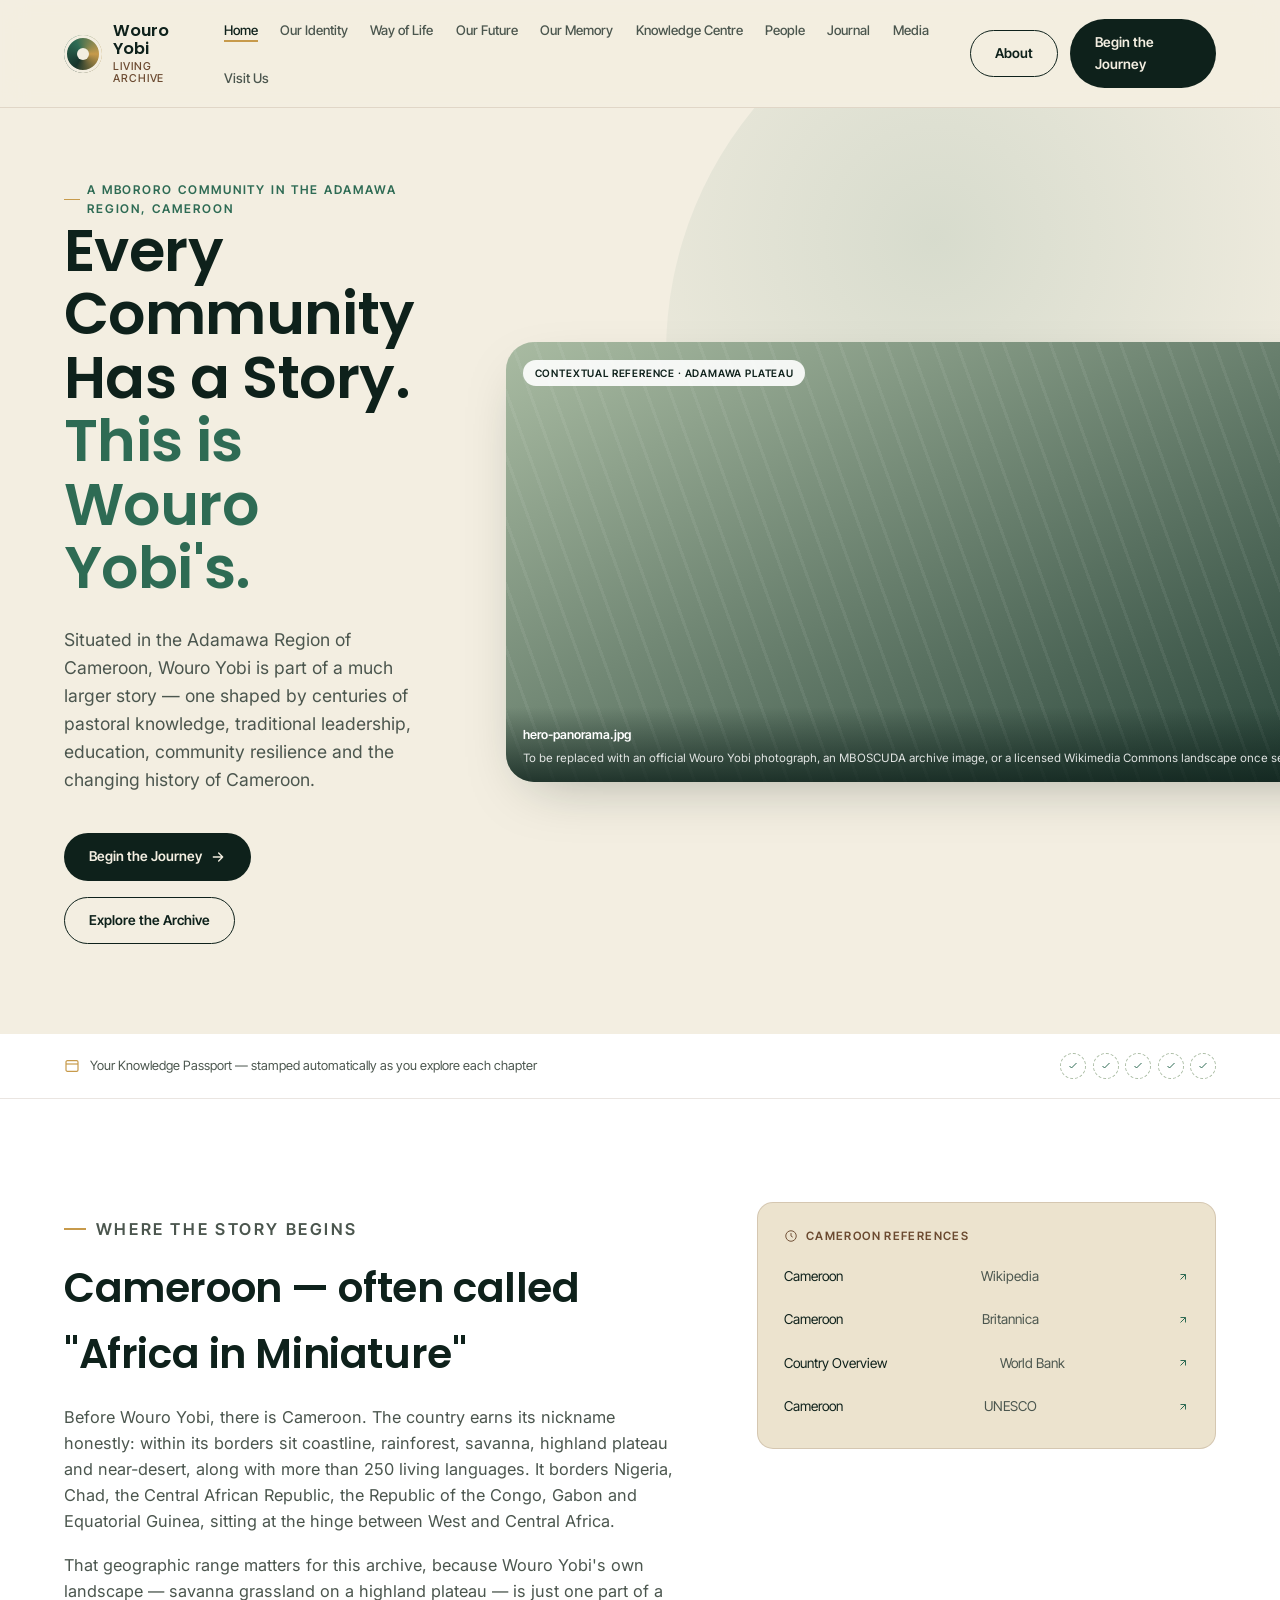
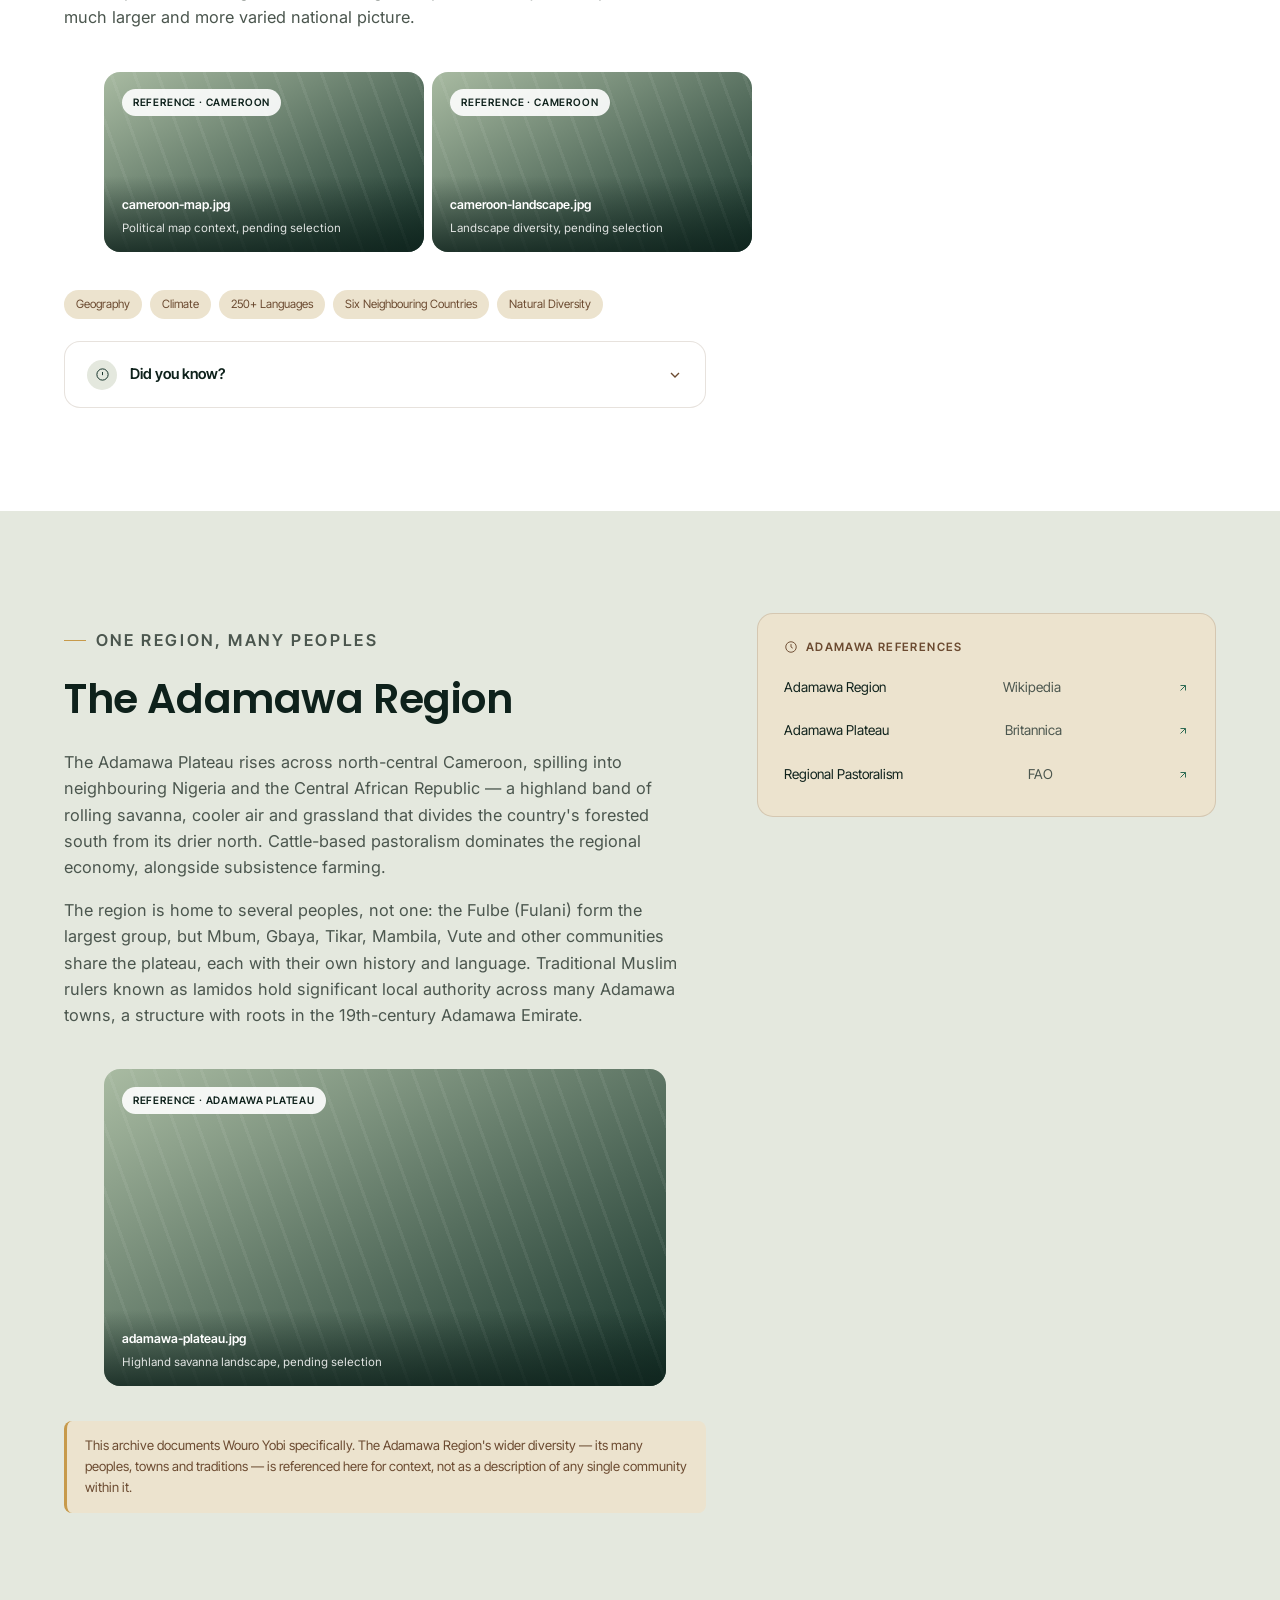
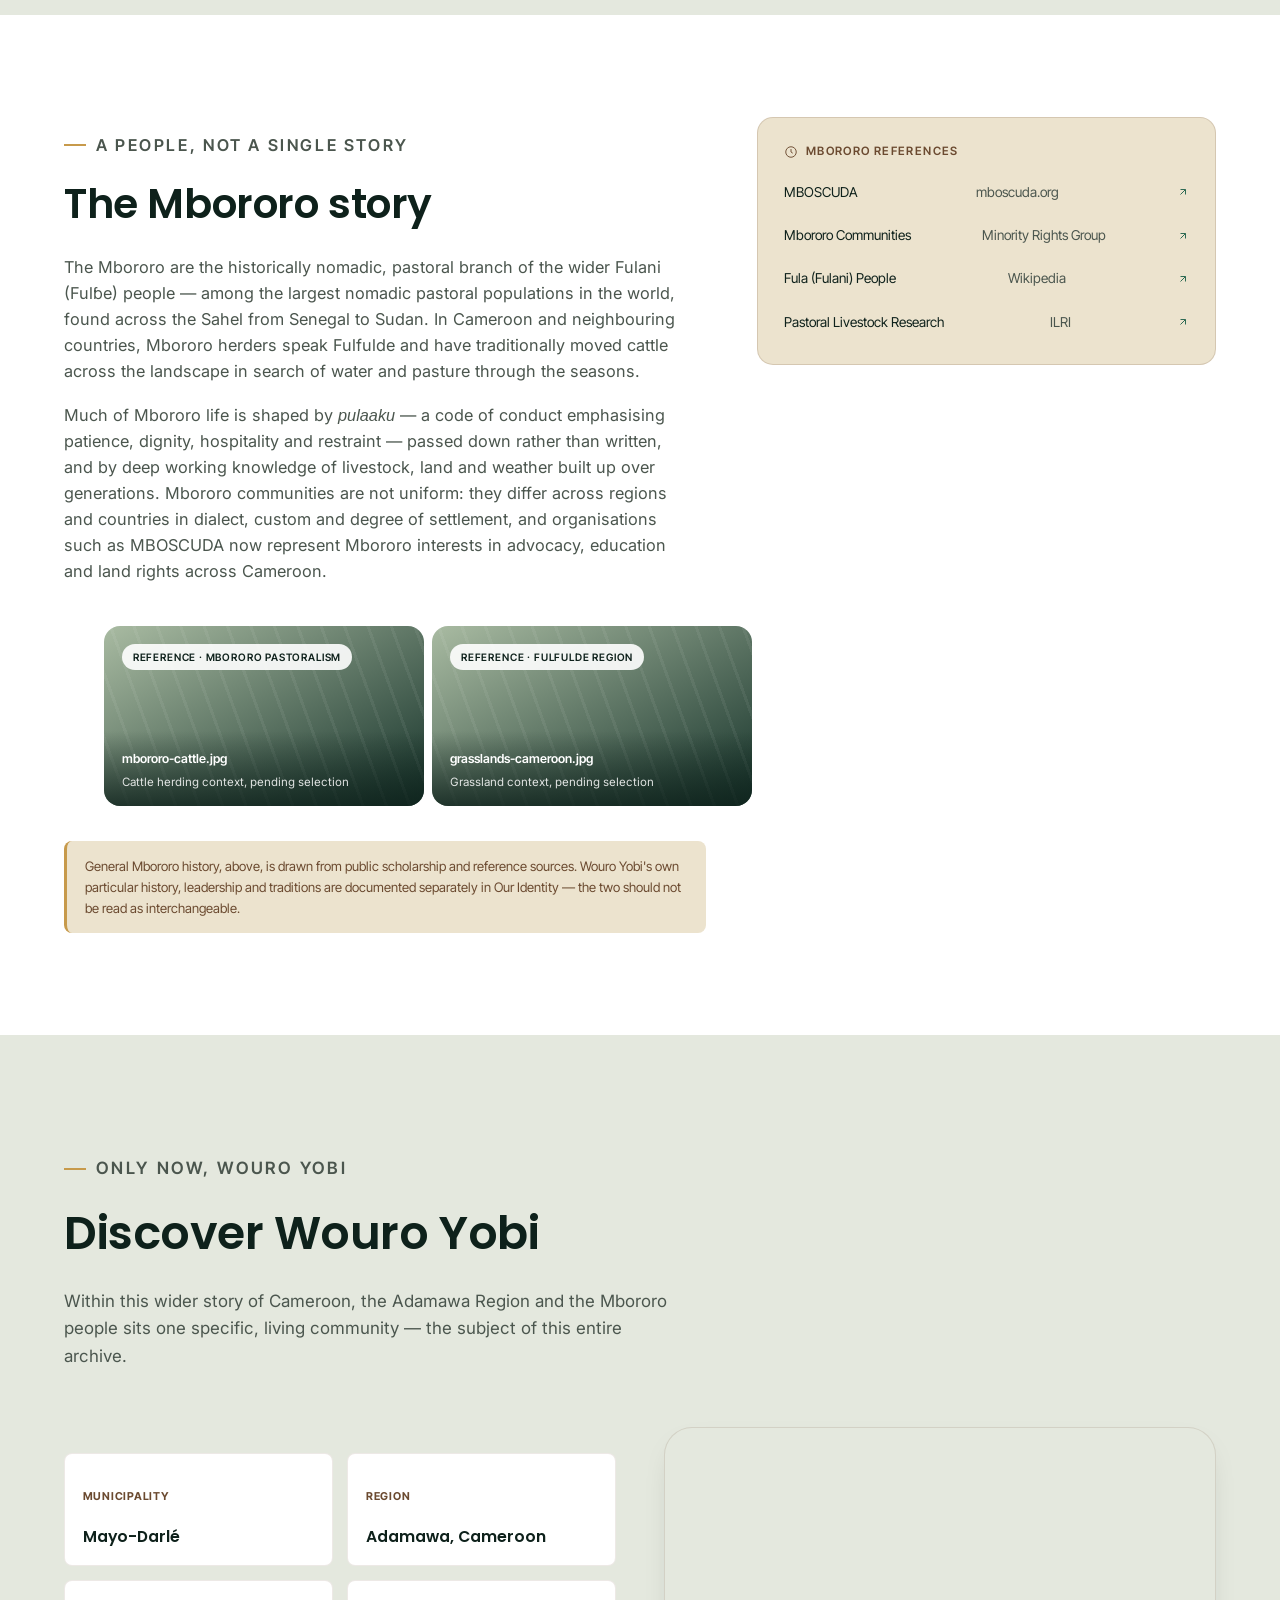
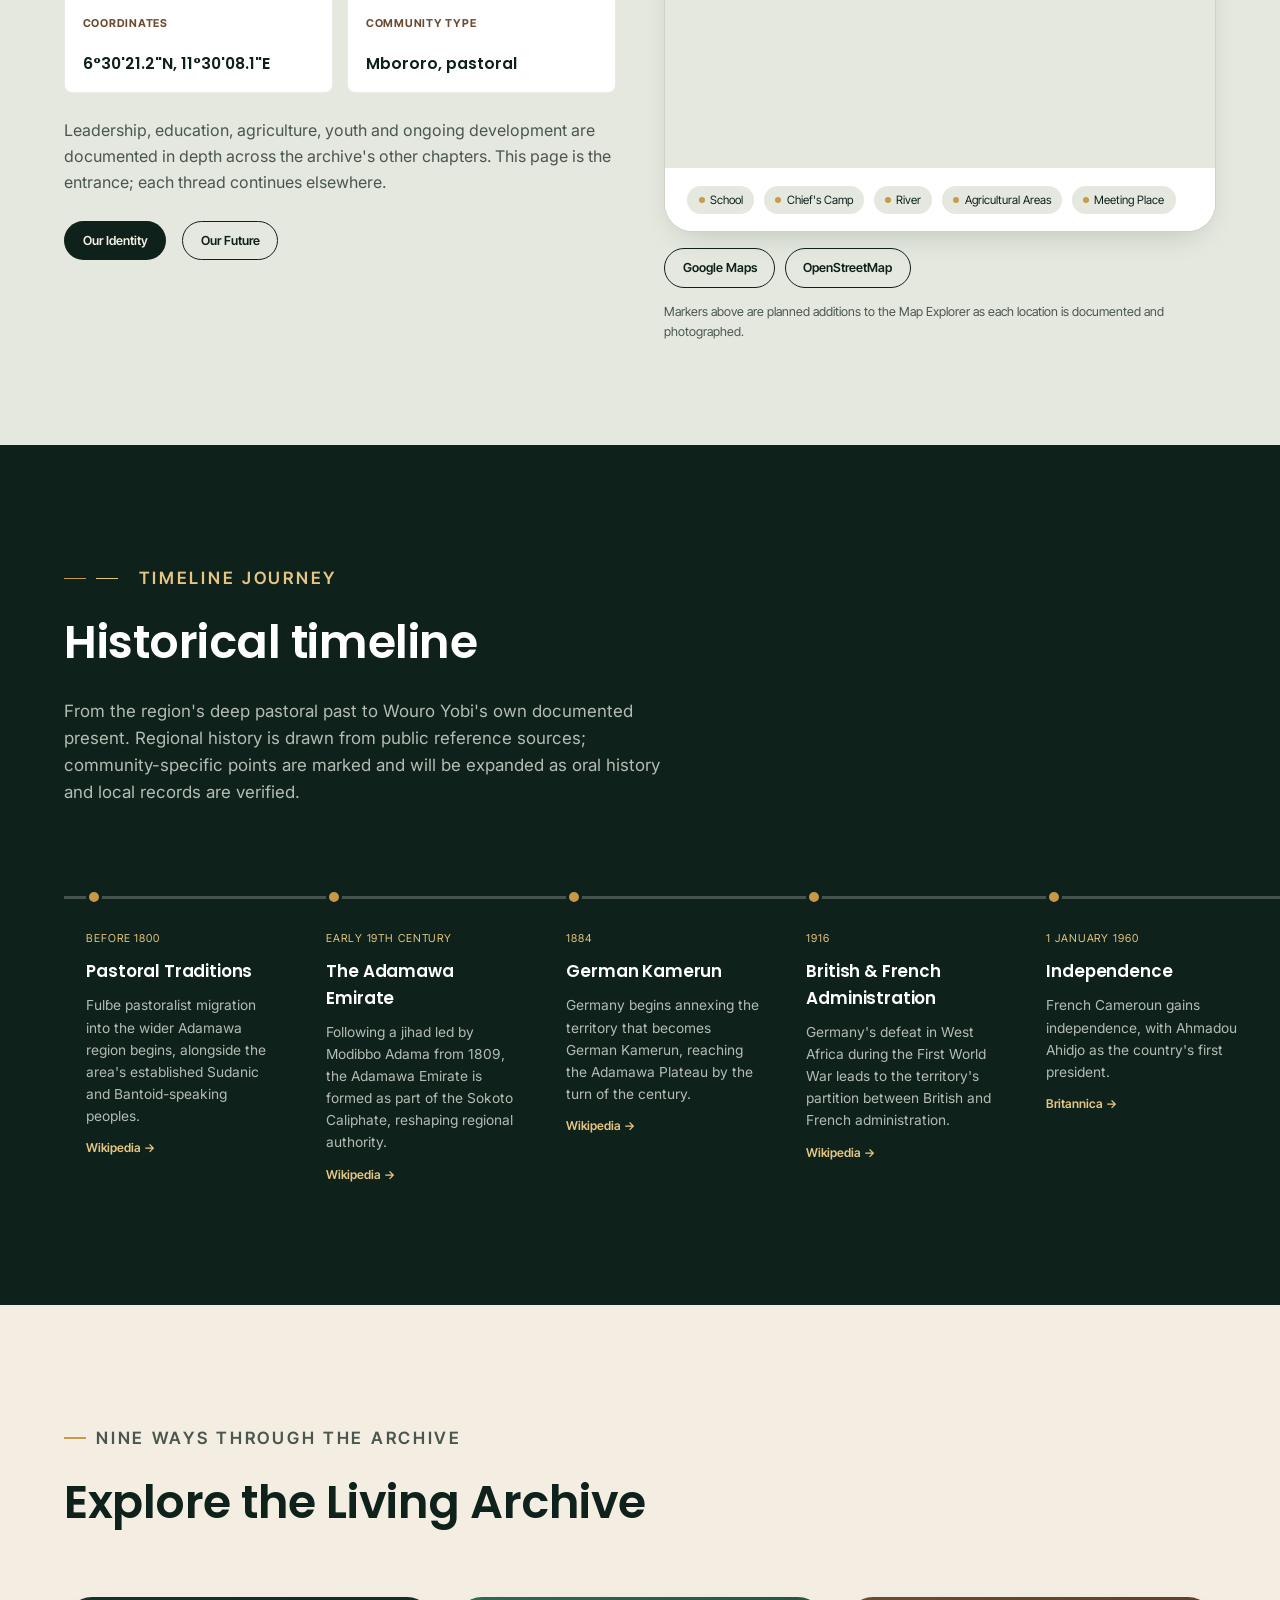
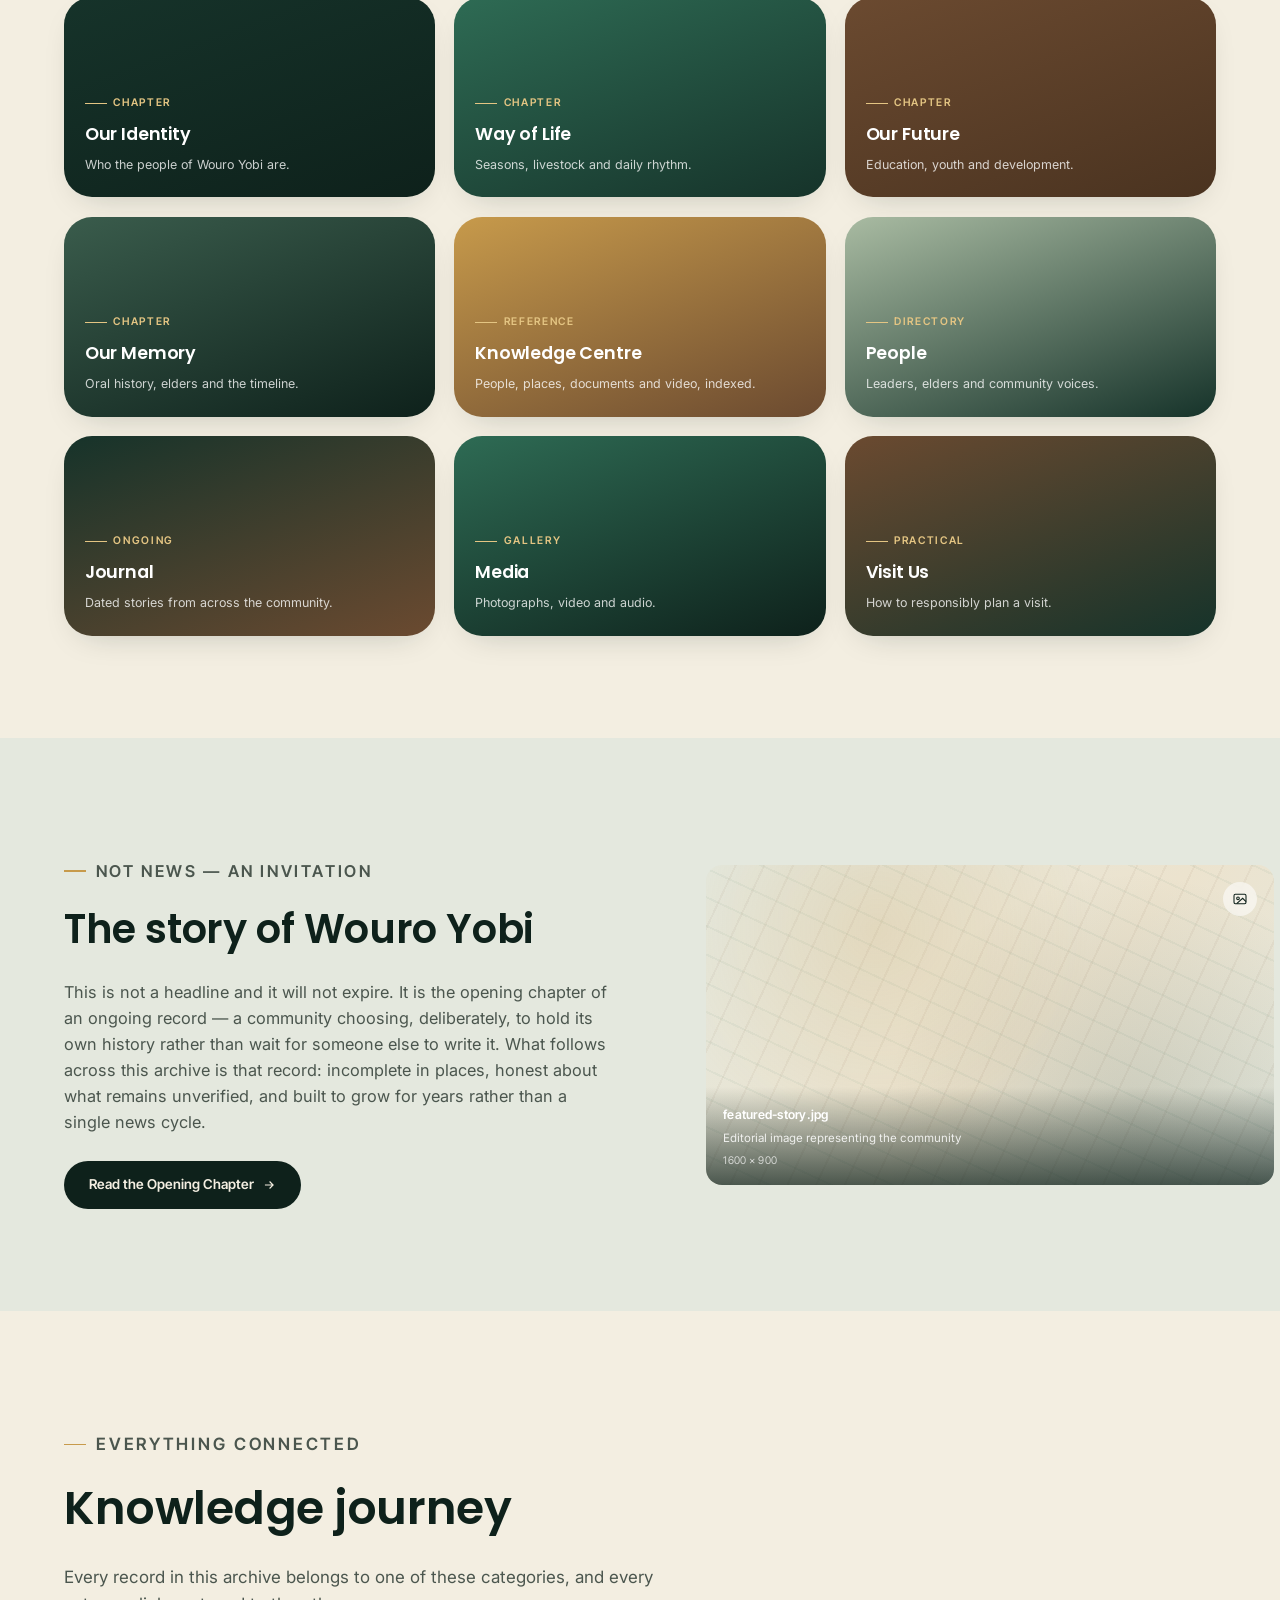
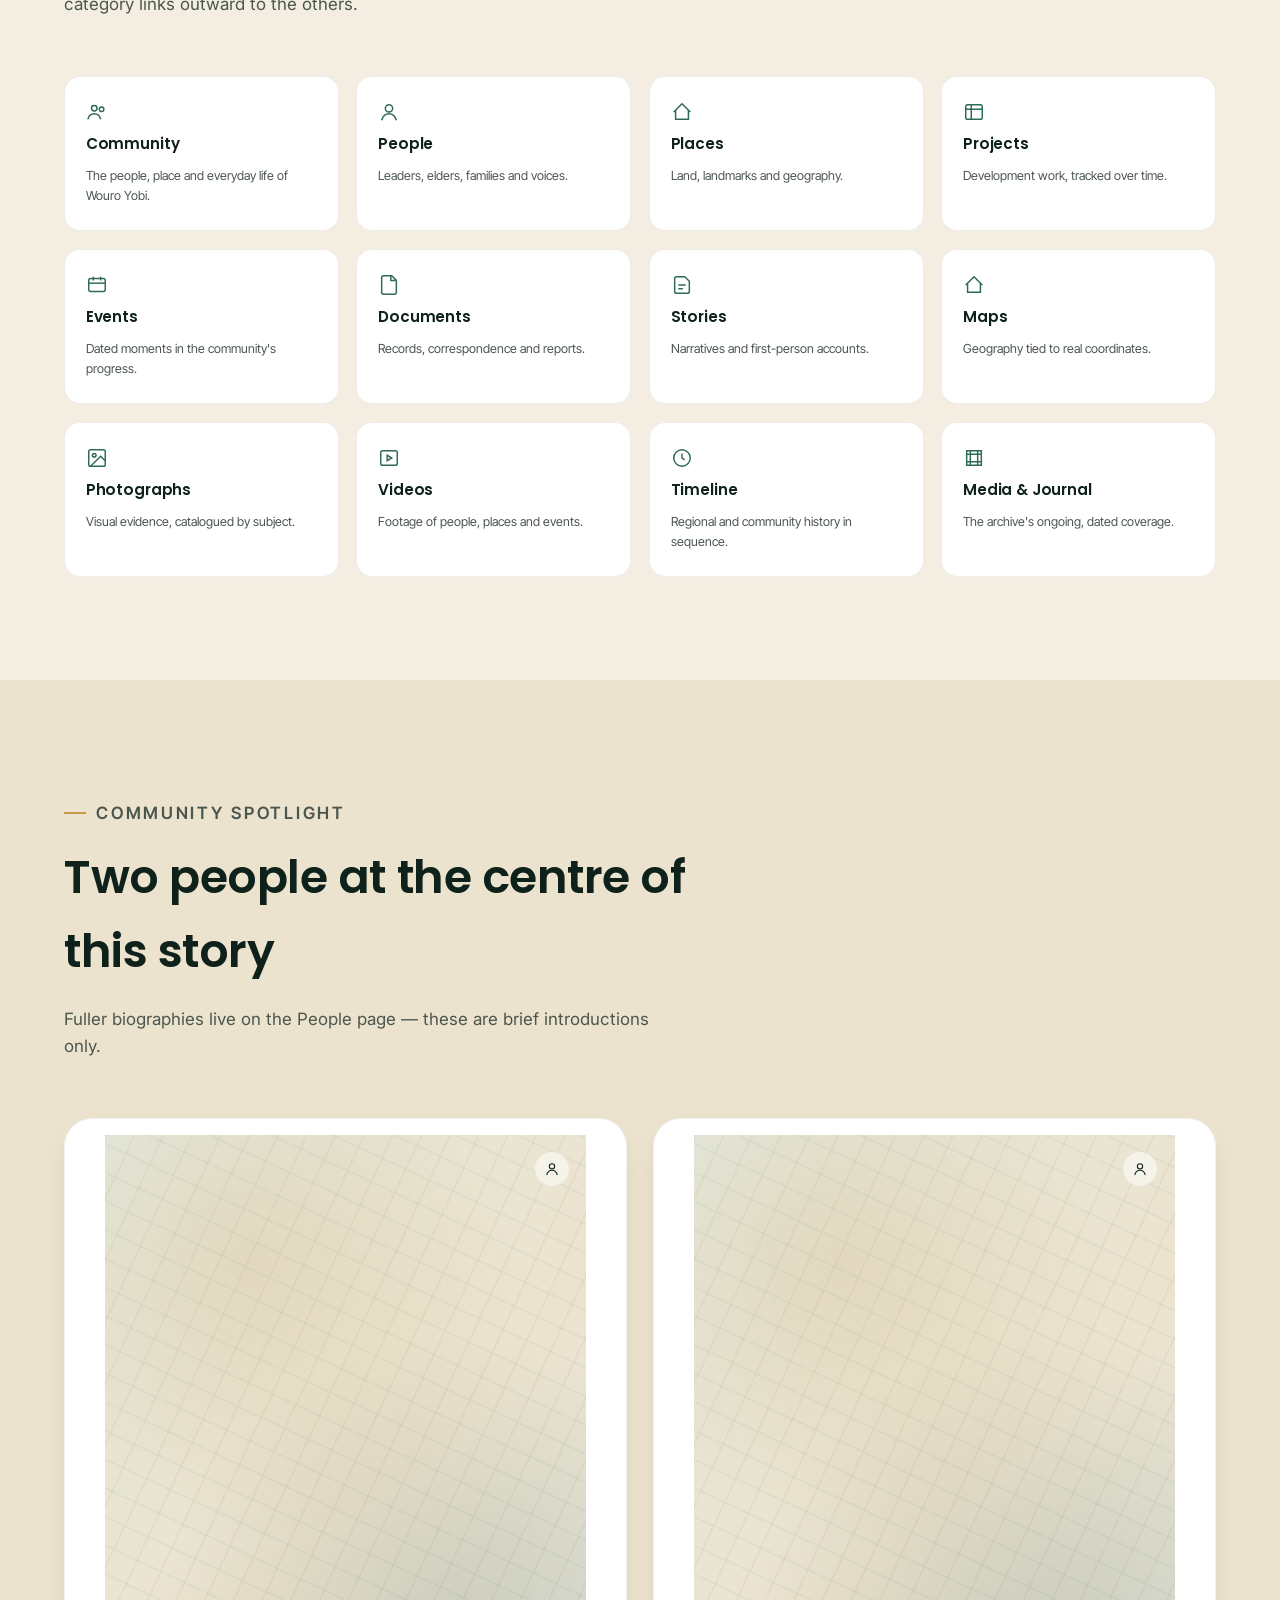
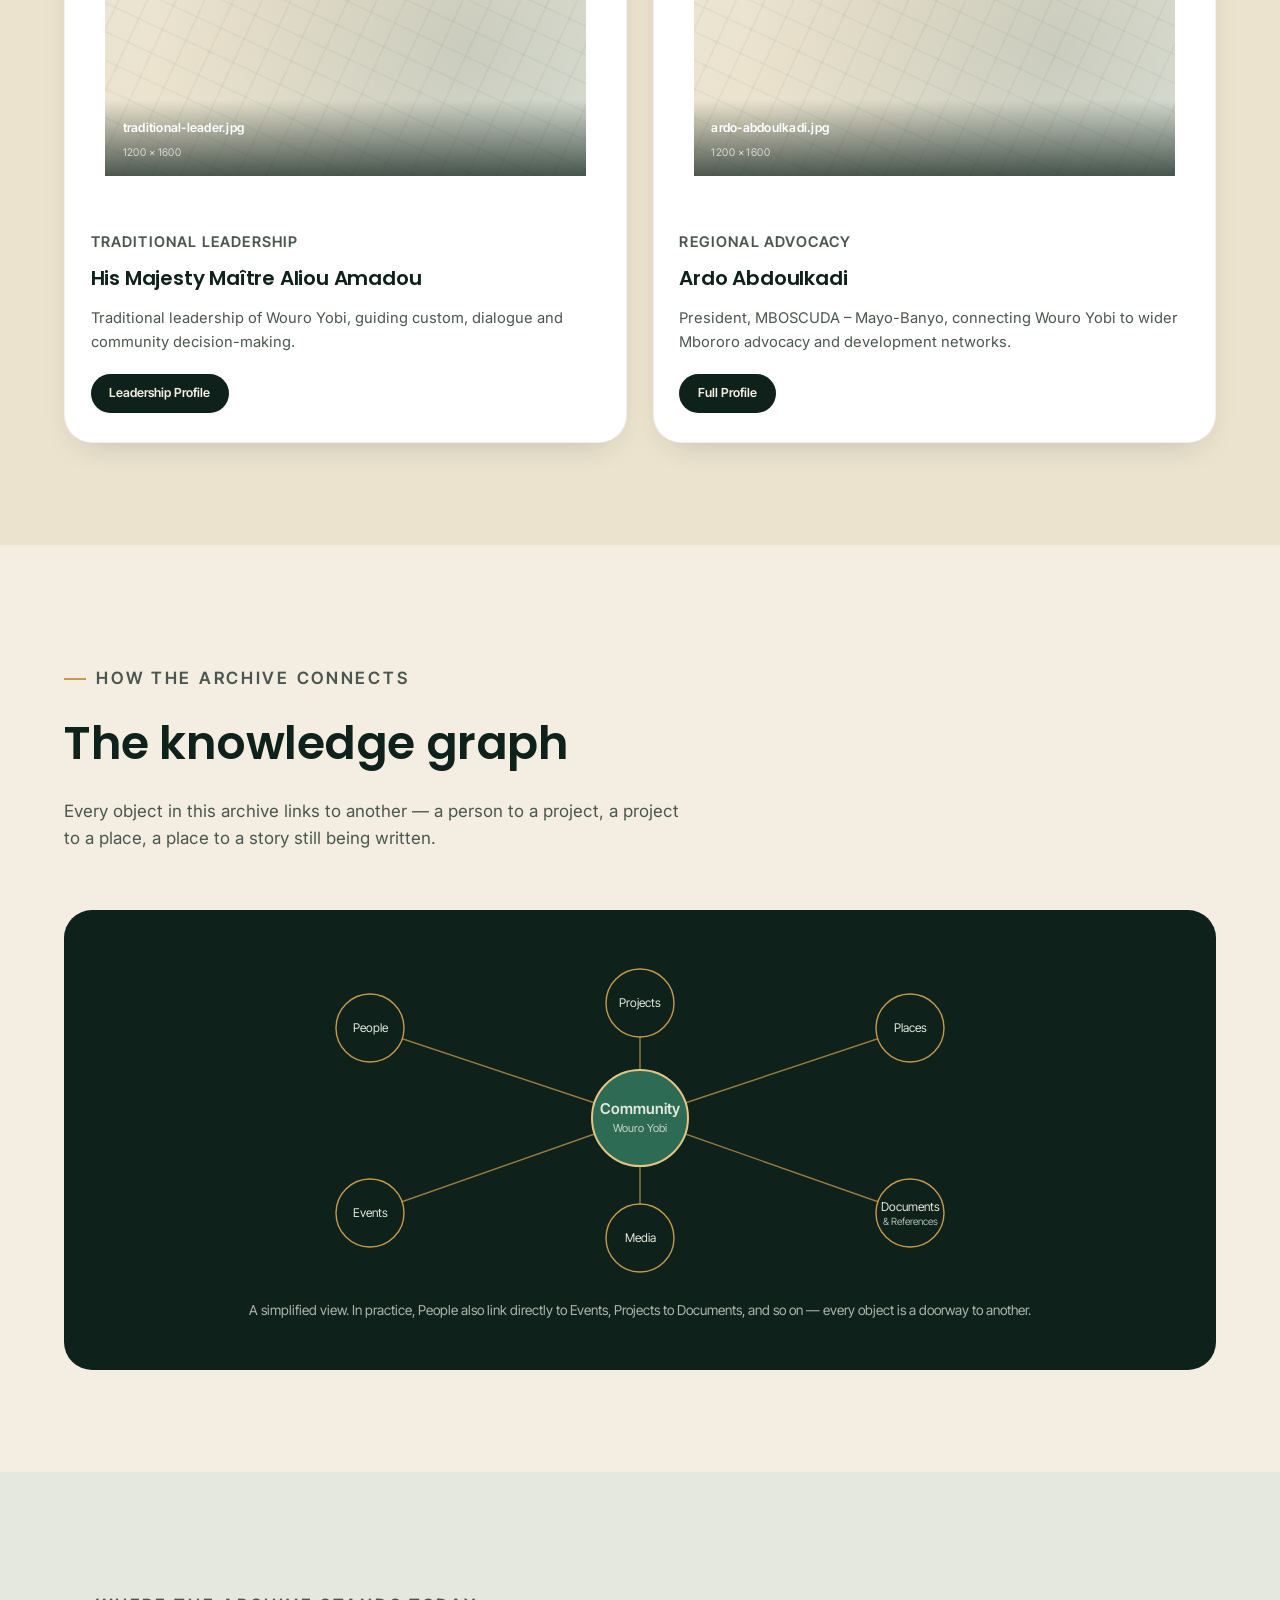
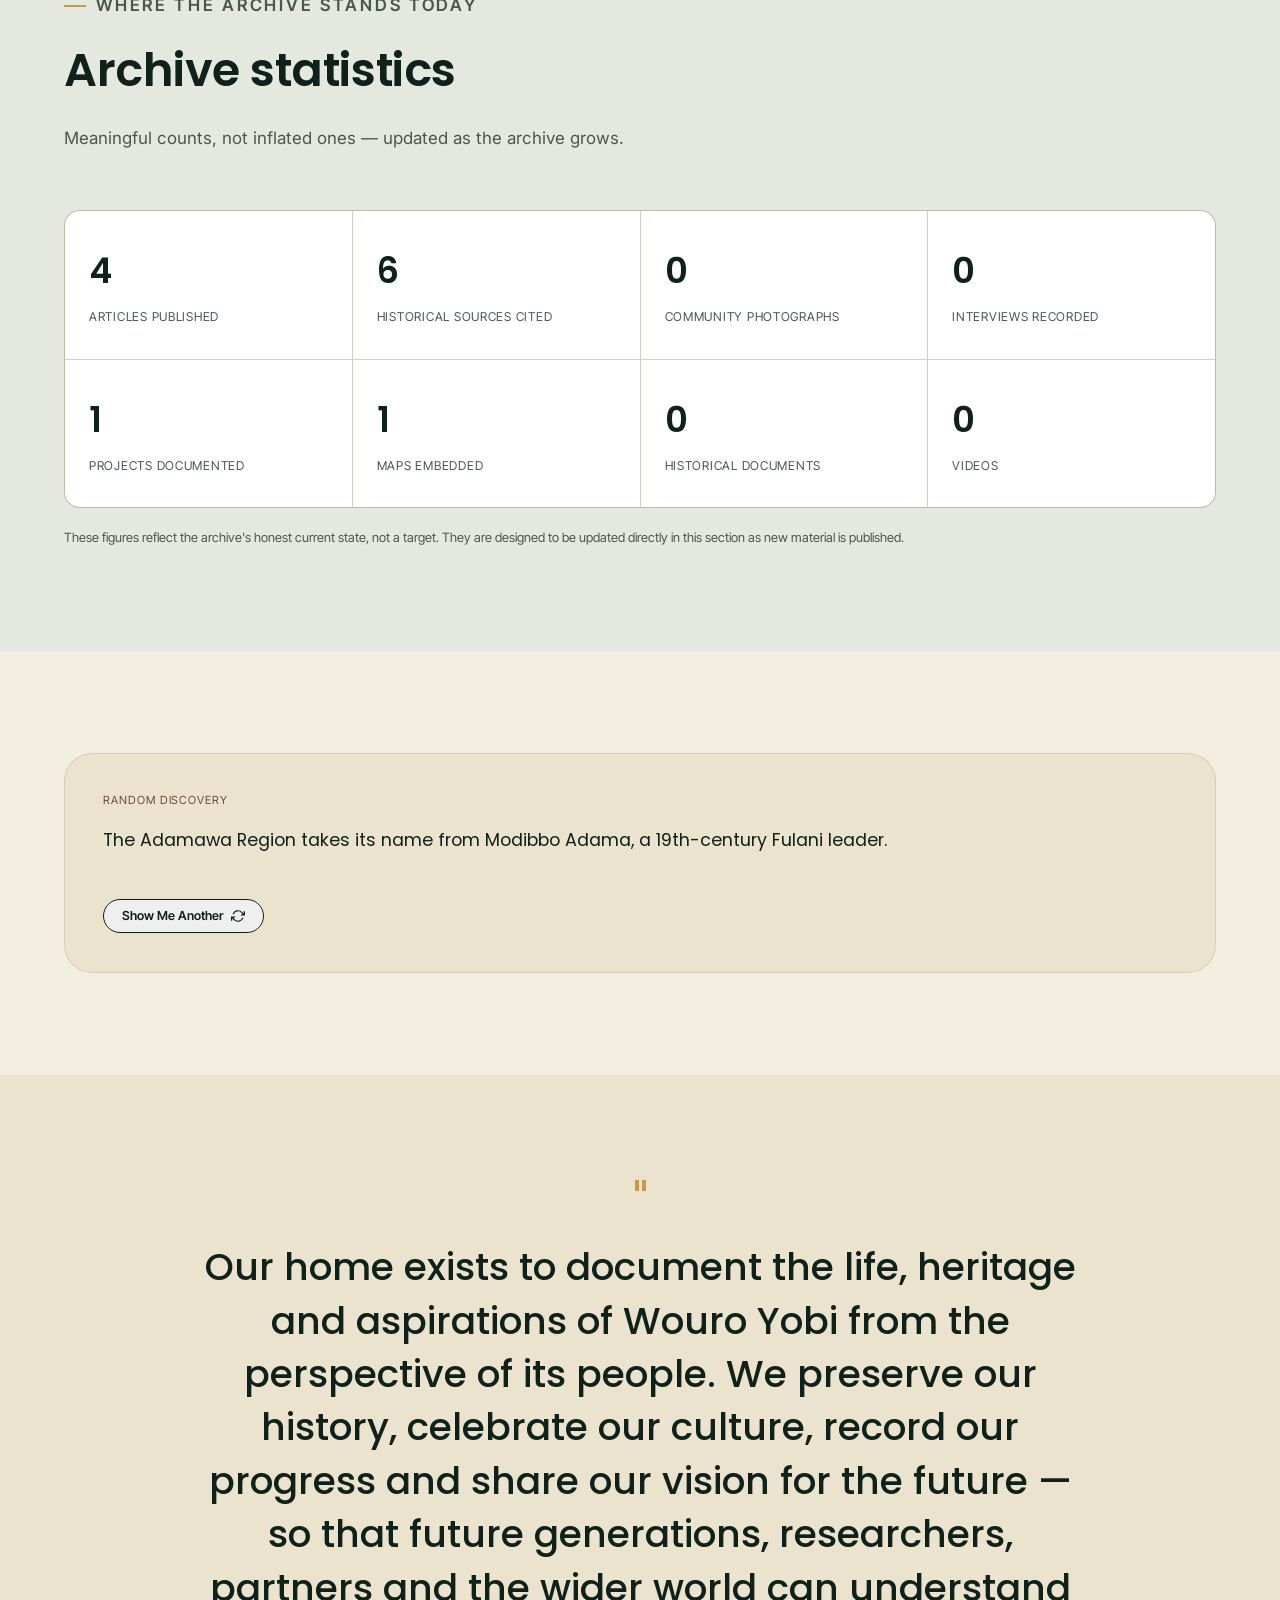
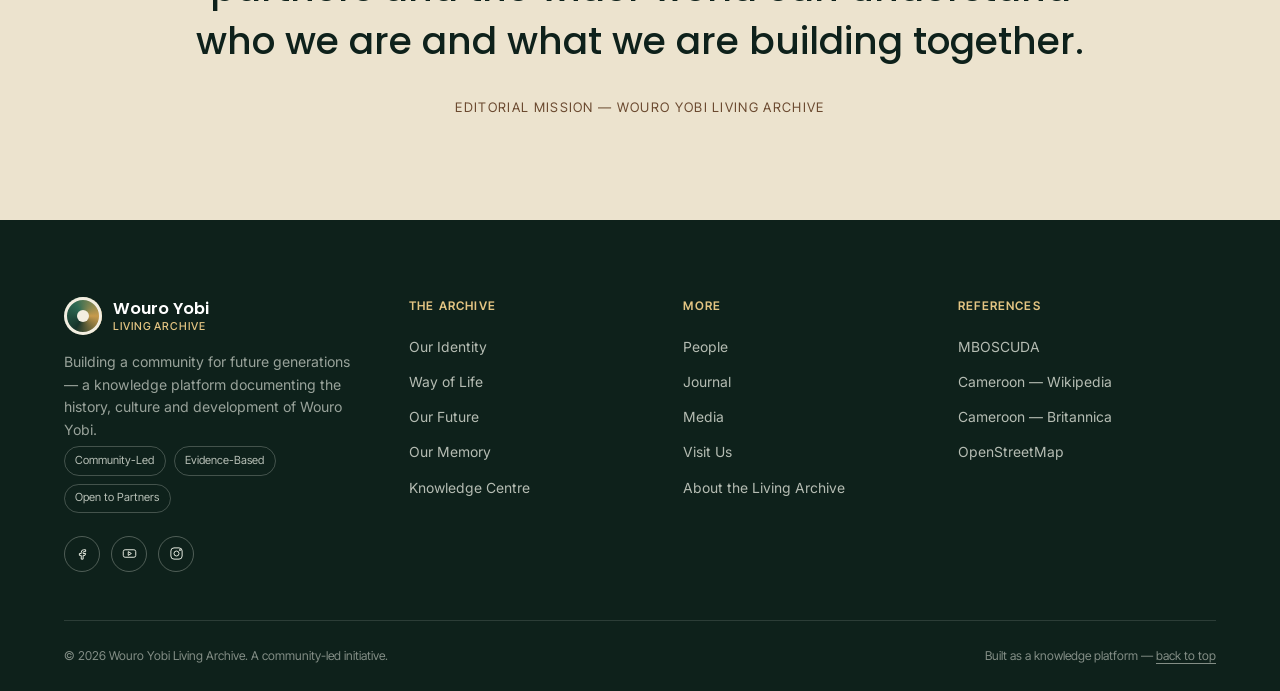
==== commit 3fca987a: "Update index.html" ====
--- a/index.html
+++ b/index.html
@@ -4,594 +4,324 @@
 <head>
 <meta charset="UTF-8">
 <meta name="viewport" content="width=device-width, initial-scale=1.0">
-<title>Wouro Yobi Living Archive — Building a Community for Future Generations</title>
-<meta name="description" content="The Wouro Yobi Living Archive is a community-led digital heritage and knowledge initiative documenting the history, culture, development and aspirations of Wouro Yobi, a Mbororo community in the Adamawa region of Cameroon.">
+<title>Wouro Yobi Living Archive — Every Community Has a Story</title>
+<meta name="description" content="Wouro Yobi is a Mbororo community in the Adamawa Region of Cameroon. Discover its place within the wider story of Cameroon, the Adamawa Plateau and the Mbororo people, documented by its own people.">
+<meta property="og:title" content="Wouro Yobi Living Archive">
+<meta property="og:description" content="Every community has a story. This is Wouro Yobi's — situated within the history of Cameroon, the Adamawa Region and the Mbororo people.">
+<meta property="og:type" content="website">
 <link rel="preconnect" href="https://fonts.googleapis.com">
 <link rel="preconnect" href="https://fonts.gstatic.com" crossorigin>
 <link href="https://fonts.googleapis.com/css2?family=Poppins:wght@300;400;500;600;700&family=Inter:wght@400;500;600&family=Inter+Tight:wght@500;600&display=swap" rel="stylesheet">
+<script type="application/ld+json">
+{
+  "@context": "https://schema.org",
+  "@type": "WebSite",
+  "name": "Wouro Yobi Living Archive",
+  "description": "A community-led digital heritage and knowledge platform documenting Wouro Yobi, a Mbororo community in the Adamawa Region of Cameroon.",
+  "publisher": { "@type": "Organization", "name": "Wouro Yobi Living Archive" }
+}
+</script>
 <style>
   /* ============================================================
-     DESIGN TOKENS
-     Palette: forest, emerald, sage, beige, earth brown, gold
-     Type: Poppins (display) / Inter (body) / Inter Tight (caption+data)
-     Signature: "The Archive Thread" — a gold spine that stitches
-     every section together, echoing the knowledge-graph structure
-     of the archive itself.
+     DESIGN TOKENS — frozen across the archive.
      ============================================================ */
   :root{
-    --forest: #16332A;
-    --forest-deep: #0E211B;
-    --emerald: #2E6B54;
-    --sage: #A9BBA2;
-    --sage-pale: #E4E8DE;
-    --beige: #F3EEE1;
-    --beige-warm: #ECE3CE;
-    --brown: #6B4A30;
-    --gold: #C79A4B;
-    --gold-soft: #E4C583;
-    --ink: #1E2420;
-    --ink-soft: #4B564E;
-    --white: #FFFFFF;
-
-    --font-display: 'Poppins', sans-serif;
-    --font-body: 'Inter', sans-serif;
-    --font-caption: 'Inter Tight', sans-serif;
-
-    --max-w: 1280px;
-    --edge: clamp(1.5rem, 5vw, 4.5rem);
-    --radius-lg: 28px;
-    --radius-md: 16px;
-    --radius-sm: 8px;
+    --forest: #16332A; --forest-deep: #0E211B; --emerald: #2E6B54;
+    --sage: #A9BBA2; --sage-pale: #E4E8DE; --beige: #F3EEE1; --beige-warm: #ECE3CE;
+    --brown: #6B4A30; --gold: #C79A4B; --gold-soft: #E4C583;
+    --ink: #1E2420; --ink-soft: #4B564E; --white: #FFFFFF;
+    --font-display: 'Poppins', sans-serif; --font-body: 'Inter', sans-serif; --font-caption: 'Inter Tight', sans-serif;
+    --max-w: 1280px; --edge: clamp(1.5rem, 5vw, 4.5rem);
+    --radius-lg: 28px; --radius-md: 16px; --radius-sm: 8px;
     --shadow-soft: 0 20px 60px -25px rgba(14,33,27,0.35);
     --shadow-card: 0 12px 34px -18px rgba(14,33,27,0.28);
     --ease: cubic-bezier(.22,1,.36,1);
   }
-
   *,*::before,*::after{box-sizing:border-box;}
   html{scroll-behavior:smooth;}
   @media (prefers-reduced-motion: reduce){
     html{scroll-behavior:auto;}
     *{animation-duration:0.01ms !important; animation-iteration-count:1 !important; transition-duration:0.01ms !important; scroll-behavior:auto !important;}
   }
-  body{
-    margin:0;
-    font-family:var(--font-body);
-    color:var(--ink);
-    background:var(--beige);
-    -webkit-font-smoothing:antialiased;
-    line-height:1.6;
-  }
+  body{margin:0; font-family:var(--font-body); color:var(--ink); background:var(--beige); -webkit-font-smoothing:antialiased; line-height:1.6;}
   img{max-width:100%; display:block;}
   a{color:inherit;}
   h1,h2,h3,h4{font-family:var(--font-display); margin:0; color:var(--forest-deep); font-weight:600; letter-spacing:-0.01em;}
-  p{margin:0;}
-  ul{margin:0; padding:0; list-style:none;}
-  button{font-family:inherit; cursor:pointer;}
-
-  :focus-visible{
-    outline:2.5px solid var(--gold);
-    outline-offset:3px;
-    border-radius:4px;
-  }
-
+  p{margin:0;} ul{margin:0; padding:0; list-style:none;} button{font-family:inherit; cursor:pointer;}
+  :focus-visible{outline:2.5px solid var(--gold); outline-offset:3px; border-radius:4px;}
+  .visually-hidden{position:absolute; width:1px; height:1px; padding:0; margin:-1px; overflow:hidden; clip:rect(0,0,0,0); white-space:nowrap; border:0;}
   .wrap{max-width:var(--max-w); margin:0 auto; padding-inline:var(--edge);}
-  .eyebrow{
-    font-family:var(--font-caption);
-    font-size:0.75rem;
-    letter-spacing:0.16em;
-    text-transform:uppercase;
-    color:var(--emerald);
-    font-weight:600;
-    display:inline-flex;
-    align-items:center;
-    gap:0.6em;
-  }
-  .eyebrow::before{
-    content:"";
-    width:22px; height:1.5px;
-    background:var(--gold);
-    display:inline-block;
-  }
-  .visually-hidden{position:absolute; width:1px; height:1px; padding:0; margin:-1px; overflow:hidden; clip:rect(0,0,0,0); white-space:nowrap; border:0;}
-
-  /* ---------- reveal-on-scroll ---------- */
+  .eyebrow{font-family:var(--font-caption); font-size:0.75rem; letter-spacing:0.16em; text-transform:uppercase; color:var(--emerald); font-weight:600; display:inline-flex; align-items:center; gap:0.6em;}
+  .eyebrow::before{content:""; width:22px; height:1.5px; background:var(--gold); display:inline-block;}
   .reveal{opacity:0; transform:translateY(28px); transition:opacity 0.9s var(--ease), transform 0.9s var(--ease);}
   .reveal.is-visible{opacity:1; transform:none;}
   .reveal-stagger > *{transition-delay:calc(var(--i,0) * 90ms);}
-
-  /* ============================================================
-     THE ARCHIVE THREAD — signature spine
-     ============================================================ */
-  .thread{
-    position:absolute;
-    left:calc(var(--edge) - 1px);
-    top:0;
-    width:2px;
-    height:100%;
-    background:linear-gradient(to bottom, transparent 0%, var(--gold-soft) 6%, var(--gold-soft) 94%, transparent 100%);
-    opacity:0.5;
-    display:none;
-  }
-  @media (min-width:1000px){ .thread{display:block;} }
-  .thread-node{
-    position:absolute;
-    left:calc(var(--edge) - 5px);
-    width:12px; height:12px;
-    border-radius:50%;
-    background:var(--beige);
-    border:2px solid var(--gold);
-    display:none;
-  }
-  @media (min-width:1000px){ .thread-node{display:block;} }
-
-  /* ============================================================
-     SKIP LINK
-     ============================================================ */
-  .skip-link{
-    position:absolute; left:1rem; top:-4rem;
-    background:var(--forest-deep); color:var(--white);
-    padding:0.8rem 1.2rem; border-radius:var(--radius-sm);
-    z-index:200; transition:top 0.25s var(--ease);
-    font-family:var(--font-caption); font-weight:600;
-  }
+  .skip-link{position:absolute; left:1rem; top:-4rem; background:var(--forest-deep); color:var(--white); padding:0.8rem 1.2rem; border-radius:var(--radius-sm); z-index:300; transition:top 0.25s var(--ease); font-family:var(--font-caption); font-weight:600;}
   .skip-link:focus{top:1rem;}
-
-  /* ============================================================
-     HEADER / NAV
-     ============================================================ */
-  header.site-header{
-    position:sticky; top:0; z-index:100;
-    background:rgba(243,238,225,0.86);
-    backdrop-filter:blur(14px) saturate(140%);
-    border-bottom:1px solid rgba(107,74,48,0.14);
-  }
-  .nav-row{
-    max-width:var(--max-w); margin:0 auto; padding:1.05rem var(--edge);
-    display:flex; align-items:center; justify-content:space-between; gap:1.5rem;
-  }
+  .reading-progress{position:fixed; top:0; left:0; height:3px; width:0%; background:var(--gold); z-index:250; transition:width 0.1s linear;}
+
+  /* ---------- header / nav — permanent, frozen ---------- */
+  header.site-header{position:sticky; top:0; z-index:100; background:rgba(243,238,225,0.86); backdrop-filter:blur(14px) saturate(140%); border-bottom:1px solid rgba(107,74,48,0.14);}
+  .nav-row{max-width:var(--max-w); margin:0 auto; padding:1.05rem var(--edge); display:flex; align-items:center; justify-content:space-between; gap:1.5rem;}
   .brand{display:flex; align-items:center; gap:0.7rem; text-decoration:none;}
-  .brand-mark{
-    width:38px; height:38px; border-radius:50%;
-    background:conic-gradient(from 210deg, var(--forest), var(--emerald), var(--gold), var(--forest));
-    display:grid; place-items:center; flex-shrink:0;
-    box-shadow:inset 0 0 0 3px var(--beige);
-  }
+  .brand-mark{width:38px; height:38px; border-radius:50%; background:conic-gradient(from 210deg, var(--forest), var(--emerald), var(--gold), var(--forest)); display:grid; place-items:center; flex-shrink:0; box-shadow:inset 0 0 0 3px var(--beige);}
   .brand-mark span{width:12px; height:12px; border-radius:50%; background:var(--beige);}
   .brand-name{font-family:var(--font-display); font-size:1.02rem; font-weight:600; color:var(--forest-deep); line-height:1.1;}
   .brand-name small{display:block; font-family:var(--font-caption); font-weight:500; font-size:0.68rem; letter-spacing:0.08em; text-transform:uppercase; color:var(--brown); margin-top:0.2rem;}
-
-  nav.primary-nav ul{display:flex; gap:2.1rem; align-items:center;}
-  nav.primary-nav a{
-    font-family:var(--font-caption); font-size:0.86rem; font-weight:500;
-    text-decoration:none; color:var(--ink-soft);
-    position:relative; padding-bottom:4px;
-  }
-  nav.primary-nav a::after{
-    content:""; position:absolute; left:0; bottom:0; height:1.5px; width:0;
-    background:var(--gold); transition:width 0.3s var(--ease);
-  }
+  nav.primary-nav ul{display:flex; gap:1.4rem; align-items:center; flex-wrap:wrap;}
+  nav.primary-nav a{font-family:var(--font-caption); font-size:0.83rem; font-weight:500; text-decoration:none; color:var(--ink-soft); position:relative; padding-bottom:4px;}
+  nav.primary-nav a::after{content:""; position:absolute; left:0; bottom:0; height:1.5px; width:0; background:var(--gold); transition:width 0.3s var(--ease);}
   nav.primary-nav a:hover::after, nav.primary-nav a:focus-visible::after{width:100%;}
+  nav.primary-nav a[aria-current="page"]{color:var(--forest-deep);}
+  nav.primary-nav a[aria-current="page"]::after{width:100%;}
   .nav-actions{display:flex; align-items:center; gap:0.8rem;}
-  .btn{
-    font-family:var(--font-caption); font-weight:600; font-size:0.85rem;
-    padding:0.75rem 1.5rem; border-radius:999px; border:1.5px solid transparent;
-    text-decoration:none; display:inline-flex; align-items:center; gap:0.5rem;
-    transition:transform 0.35s var(--ease), background 0.35s var(--ease), color 0.35s var(--ease), border-color .35s var(--ease);
-  }
+  .btn{font-family:var(--font-caption); font-weight:600; font-size:0.85rem; padding:0.75rem 1.5rem; border-radius:999px; border:1.5px solid transparent; text-decoration:none; display:inline-flex; align-items:center; gap:0.5rem; transition:transform 0.35s var(--ease), background 0.35s var(--ease), color 0.35s var(--ease), border-color .35s var(--ease);}
   .btn-primary{background:var(--forest-deep); color:var(--beige);}
   .btn-primary:hover{background:var(--emerald); transform:translateY(-2px);}
   .btn-ghost{border-color:var(--forest-deep); color:var(--forest-deep);}
   .btn-ghost:hover{background:var(--forest-deep); color:var(--beige); transform:translateY(-2px);}
   .btn-gold{background:var(--gold); color:var(--forest-deep);}
   .btn-gold:hover{background:var(--gold-soft); transform:translateY(-2px);}
+  .btn-sm{padding:0.55rem 1.1rem; font-size:0.78rem;}
   .nav-toggle{display:none; background:none; border:none; padding:0.4rem;}
-  @media (max-width:920px){
-    nav.primary-nav, .nav-actions .btn-ghost{display:none;}
-    .nav-toggle{display:block;}
-  }
-
-  /* ============================================================
-     PLACEHOLDER IMAGE COMPONENT
-     ============================================================ */
-  .ph{
-    position:relative; overflow:hidden;
-    background:
-      linear-gradient(135deg, var(--sage-pale) 0%, var(--beige-warm) 55%, var(--sage-pale) 100%);
-    border-radius:var(--radius-md);
-    display:flex; align-items:flex-end;
-    isolation:isolate;
-    min-height:180px;
-  }
-  .ph::before{
-    content:""; position:absolute; inset:0;
-    background-image:
-      repeating-linear-gradient(115deg, rgba(107,74,48,0.05) 0 2px, transparent 2px 26px),
-      repeating-linear-gradient(25deg, rgba(46,107,84,0.05) 0 2px, transparent 2px 26px);
-    z-index:0;
-  }
-  .ph::after{
-    content:""; position:absolute; inset:0; z-index:0;
-    background:
-      radial-gradient(circle at 30% 20%, rgba(199,154,75,0.18), transparent 45%),
-      radial-gradient(circle at 75% 80%, rgba(22,51,42,0.14), transparent 50%);
-  }
-  .ph-icon{
-    position:absolute; top:1.1rem; right:1.1rem; z-index:1;
-    width:34px; height:34px; border-radius:50%;
-    background:rgba(255,255,255,0.55); backdrop-filter:blur(4px);
-    display:grid; place-items:center;
-  }
+  @media (max-width:1140px){ nav.primary-nav, .nav-actions .btn-ghost{display:none;} .nav-toggle{display:block;} }
+
+  /* ---------- placeholder / reference image components ---------- */
+  .ph{position:relative; overflow:hidden; background:linear-gradient(135deg, var(--sage-pale) 0%, var(--beige-warm) 55%, var(--sage-pale) 100%); border-radius:var(--radius-md); display:flex; align-items:flex-end; isolation:isolate; min-height:180px;}
+  .ph::before{content:""; position:absolute; inset:0; background-image:repeating-linear-gradient(115deg, rgba(107,74,48,0.05) 0 2px, transparent 2px 26px), repeating-linear-gradient(25deg, rgba(46,107,84,0.05) 0 2px, transparent 2px 26px); z-index:0;}
+  .ph::after{content:""; position:absolute; inset:0; z-index:0; background:radial-gradient(circle at 30% 20%, rgba(199,154,75,0.18), transparent 45%), radial-gradient(circle at 75% 80%, rgba(22,51,42,0.14), transparent 50%);}
+  .ph-icon{position:absolute; top:1.1rem; right:1.1rem; z-index:1; width:34px; height:34px; border-radius:50%; background:rgba(255,255,255,0.55); backdrop-filter:blur(4px); display:grid; place-items:center;}
   .ph-icon svg{width:16px; height:16px; stroke:var(--forest-deep);}
-  .ph-caption{
-    position:relative; z-index:1; width:100%;
-    padding:0.9rem 1.1rem; margin:0;
-    background:linear-gradient(to top, rgba(14,33,27,0.72), rgba(14,33,27,0));
-    color:var(--white);
-  }
+  .ph-caption{position:relative; z-index:1; width:100%; padding:0.9rem 1.1rem; margin:0; background:linear-gradient(to top, rgba(14,33,27,0.72), rgba(14,33,27,0)); color:var(--white);}
   .ph-caption .fname{font-family:var(--font-caption); font-size:0.78rem; font-weight:600; letter-spacing:0.02em;}
   .ph-caption .fdesc{display:block; font-size:0.72rem; opacity:0.85; margin-top:0.15rem;}
   .ph-caption .fdim{display:block; font-family:var(--font-caption); font-size:0.66rem; opacity:0.7; margin-top:0.35rem; letter-spacing:0.04em;}
-  .ph-square{aspect-ratio:1/1;}
-  .ph-portrait{aspect-ratio:3/4;}
-  .ph-wide{aspect-ratio:16/9;}
-  .ph-panorama{aspect-ratio:21/9;}
-
-  /* ============================================================
-     HERO
-     ============================================================ */
-  .hero{
-    position:relative;
-    padding-top:clamp(2.5rem, 6vw, 4.5rem);
-    padding-bottom:clamp(3rem, 7vw, 6rem);
-    overflow:hidden;
-  }
-  .hero-bg-shape{
-    position:absolute; top:-15%; right:-12%; width:60vw; height:60vw; max-width:900px; max-height:900px;
-    border-radius:50%;
-    background:radial-gradient(circle at 35% 35%, rgba(46,107,84,0.14), rgba(46,107,84,0) 65%);
-    z-index:0; pointer-events:none;
-  }
-  .hero-grid{
-    position:relative; z-index:1;
-    display:grid; grid-template-columns:1.05fr 0.95fr; gap:clamp(2rem,4vw,4rem);
-    align-items:center;
-  }
-  @media (max-width:940px){ .hero-grid{grid-template-columns:1fr;} }
-  .hero-eyebrow{margin-bottom:1.4rem;}
-  .hero h1{
-    font-size:clamp(2.6rem, 5.4vw, 4.4rem);
-    line-height:1.04;
-    font-weight:600;
-    color:var(--forest-deep);
-  }
-  .hero h1 em{
-    font-style:normal; color:var(--emerald);
-    position:relative;
-  }
-  .hero-sub{
-    margin-top:1.6rem; max-width:44ch;
-    font-size:1.12rem; color:var(--ink-soft);
-  }
-  .hero-actions{margin-top:2.4rem; display:flex; flex-wrap:wrap; gap:1rem;}
-  .hero-meta{
-    margin-top:3rem; display:flex; gap:2.4rem; flex-wrap:wrap;
-  }
-  .hero-meta div{border-left:2px solid var(--gold); padding-left:0.85rem;}
-  .hero-meta strong{display:block; font-family:var(--font-display); font-size:1.5rem; color:var(--forest-deep);}
-  .hero-meta span{font-family:var(--font-caption); font-size:0.72rem; text-transform:uppercase; letter-spacing:0.08em; color:var(--ink-soft);}
-
-  .hero-visual{position:relative;}
-  .hero-visual .ph{min-height:420px; border-radius:var(--radius-lg); box-shadow:var(--shadow-soft);}
-  .hero-visual .ph-float{
-    position:absolute; width:46%; bottom:-8%; left:-12%;
-    border:6px solid var(--beige); border-radius:var(--radius-md); box-shadow:var(--shadow-card);
-    min-height:auto;
-  }
-  @media (max-width:700px){ .hero-visual .ph-float{display:none;} }
-
-  /* ============================================================
-     SECTION SPACING / GENERIC
-     ============================================================ */
+  .ph-square{aspect-ratio:1/1;} .ph-portrait{aspect-ratio:3/4;} .ph-wide{aspect-ratio:16/9;} .ph-panorama{aspect-ratio:21/9;}
+  .ref{position:relative; overflow:hidden; border-radius:var(--radius-md); background:linear-gradient(150deg, var(--sage) 0%, var(--forest) 100%); display:flex; align-items:flex-end; min-height:180px;}
+  .ref::before{content:""; position:absolute; inset:0; background-image:repeating-linear-gradient(70deg, rgba(255,255,255,0.06) 0 3px, transparent 3px 22px); z-index:0;}
+  .ref-badge{position:absolute; top:1.1rem; left:1.1rem; z-index:1; font-family:var(--font-caption); font-size:0.64rem; font-weight:600; letter-spacing:0.08em; text-transform:uppercase; background:rgba(255,255,255,0.9); color:var(--forest-deep); padding:0.32rem 0.7rem; border-radius:999px;}
+  .ref-caption{position:relative; z-index:1; width:100%; padding:0.9rem 1.1rem; background:linear-gradient(to top, rgba(14,33,27,0.78), rgba(14,33,27,0)); color:var(--white);}
+  .ref-caption .fname{font-family:var(--font-caption); font-size:0.78rem; font-weight:600;}
+  .ref-caption .fdesc{display:block; font-size:0.72rem; opacity:0.85; margin-top:0.15rem;}
+  .ref-panorama{aspect-ratio:21/9;} .ref-wide{aspect-ratio:16/9;}
+
   section{padding-block:clamp(4rem, 8vw, 7.5rem); position:relative;}
   .section-head{max-width:64ch; margin-bottom:clamp(2.2rem, 5vw, 3.6rem);}
   .section-head h2{font-size:clamp(2rem, 3.6vw, 3rem); margin-top:0.9rem;}
   .section-head p{margin-top:1.1rem; font-size:1.06rem; color:var(--ink-soft); max-width:56ch;}
 
-  /* ============================================================
-     EDITORIAL INTRO
-     ============================================================ */
-  .editorial{
-    background:var(--forest-deep); color:var(--sage-pale);
-  }
-  .editorial .wrap{display:grid; grid-template-columns:0.9fr 1.1fr; gap:clamp(2.5rem,5vw,5rem); align-items:start;}
-  @media (max-width:920px){ .editorial .wrap{grid-template-columns:1fr;} }
-  .editorial .eyebrow{color:var(--gold-soft);}
-  .editorial .eyebrow::before{background:var(--gold-soft);}
-  .editorial h2{color:var(--white); font-size:clamp(1.9rem,3.4vw,2.7rem); margin-top:1rem; line-height:1.18;}
-  .editorial-drop{
-    font-family:var(--font-display); font-size:4.2rem; line-height:0.7; float:left;
-    margin-right:0.6rem; margin-top:0.4rem; color:var(--gold);
-  }
-  .editorial-body p{font-size:1.06rem; color:rgba(228,232,222,0.86); margin-top:1.2rem;}
-  .editorial-body p:first-child{margin-top:0;}
-  .editorial-signoff{
-    margin-top:2.2rem; padding-top:1.6rem; border-top:1px solid rgba(228,232,222,0.2);
-    font-family:var(--font-caption); font-size:0.85rem; letter-spacing:0.04em; color:var(--gold-soft);
-  }
-
-  /* ============================================================
-     FOUR PILLARS
-     ============================================================ */
-  .pillars-grid{
-    display:grid; grid-template-columns:repeat(4,1fr); gap:1.4rem;
-  }
-  @media (max-width:1080px){ .pillars-grid{grid-template-columns:repeat(2,1fr);} }
-  @media (max-width:600px){ .pillars-grid{grid-template-columns:1fr;} }
-  .pillar-card{
-    background:var(--white); border-radius:var(--radius-lg);
-    padding:2.1rem 1.7rem 2rem; box-shadow:var(--shadow-card);
-    display:flex; flex-direction:column; gap:1.1rem; min-height:390px;
-    text-decoration:none; color:inherit;
-    border:1px solid rgba(107,74,48,0.08);
-    transition:transform 0.5s var(--ease), box-shadow 0.5s var(--ease);
-  }
-  .pillar-card:hover, .pillar-card:focus-visible{
-    transform:translateY(-8px);
-    box-shadow:0 30px 60px -24px rgba(14,33,27,0.4);
-  }
-  .pillar-num{
-    font-family:var(--font-caption); font-size:0.72rem; font-weight:600;
-    letter-spacing:0.14em; text-transform:uppercase; color:var(--gold);
-  }
-  .pillar-icon{
-    width:52px; height:52px; border-radius:14px;
-    background:var(--sage-pale); display:grid; place-items:center;
-  }
-  .pillar-icon svg{width:26px; height:26px; stroke:var(--forest); fill:none; stroke-width:1.6;}
-  .pillar-card h3{font-size:1.36rem; line-height:1.2;}
-  .pillar-card p{color:var(--ink-soft); font-size:0.92rem;}
-  .pillar-tags{display:flex; flex-wrap:wrap; gap:0.45rem; margin-top:auto;}
-  .pillar-tags li{
-    font-family:var(--font-caption); font-size:0.68rem; letter-spacing:0.02em;
-    padding:0.32rem 0.7rem; border-radius:999px; background:var(--sage-pale); color:var(--forest);
-  }
-  .pillar-enter{
-    display:inline-flex; align-items:center; gap:0.4rem; margin-top:0.4rem;
-    font-family:var(--font-caption); font-size:0.82rem; font-weight:600; color:var(--emerald);
-  }
-  .pillar-enter svg{width:14px; height:14px; transition:transform 0.3s var(--ease);}
-  .pillar-card:hover .pillar-enter svg{transform:translateX(4px);}
-
-  /* ============================================================
-     KNOWLEDGE PANEL (reusable component)
-     ============================================================ */
-  .knowledge-panel{
-    background:var(--beige-warm);
-    border:1px solid rgba(107,74,48,0.18);
-    border-radius:var(--radius-md);
-    padding:1.5rem 1.6rem;
-  }
-  .knowledge-panel h4{
-    font-family:var(--font-caption); font-size:0.72rem; letter-spacing:0.12em;
-    text-transform:uppercase; color:var(--brown); font-weight:600; margin-bottom:0.9rem;
-    display:flex; align-items:center; gap:0.5rem;
-  }
+  /* ---------- hero ---------- */
+  .hero{position:relative; padding-top:clamp(2.5rem, 6vw, 4.5rem); padding-bottom:clamp(3rem, 7vw, 6rem); overflow:hidden;}
+  .hero-bg-shape{position:absolute; top:-15%; right:-12%; width:60vw; height:60vw; max-width:900px; max-height:900px; border-radius:50%; background:radial-gradient(circle at 35% 35%, rgba(46,107,84,0.14), rgba(46,107,84,0) 65%); z-index:0; pointer-events:none;}
+  .hero-grid{position:relative; z-index:1; display:grid; grid-template-columns:1.05fr 0.95fr; gap:clamp(2rem,4vw,4rem); align-items:center;}
+  @media (max-width:940px){ .hero-grid{grid-template-columns:1fr;} }
+  .hero h1{font-size:clamp(2.3rem, 4.6vw, 3.9rem); line-height:1.08; font-weight:600; color:var(--forest-deep);}
+  .hero h1 em{font-style:normal; color:var(--emerald);}
+  .hero-sub{margin-top:1.6rem; max-width:50ch; font-size:1.1rem; color:var(--ink-soft);}
+  .hero-actions{margin-top:2.4rem; display:flex; flex-wrap:wrap; gap:1rem;}
+  .hero-visual{position:relative;}
+  .hero-visual .ref{min-height:440px; border-radius:var(--radius-lg); box-shadow:var(--shadow-soft);}
+
+  /* ---------- knowledge passport (gamification) ---------- */
+  .passport-bar{background:var(--white); border-bottom:1px solid rgba(107,74,48,0.14);}
+  .passport-bar .wrap{padding-block:1.2rem; display:flex; align-items:center; justify-content:space-between; gap:1.2rem; flex-wrap:wrap;}
+  .passport-label{display:flex; align-items:center; gap:0.6rem; font-family:var(--font-caption); font-size:0.8rem; color:var(--ink-soft);}
+  .passport-label svg{width:16px; height:16px; stroke:var(--gold);}
+  .passport-stamps{display:flex; gap:0.4rem;}
+  .passport-stamp{width:26px; height:26px; border-radius:50%; border:1.5px dashed var(--sage); display:grid; place-items:center;}
+  .passport-stamp.is-stamped{border-style:solid; border-color:var(--gold); background:var(--sage-pale);}
+  .passport-stamp svg{width:12px; height:12px; stroke:var(--emerald);}
+
+  /* ---------- narrative sections: Cameroon / Adamawa / Mbororo ---------- */
+  .narrative{background:var(--white);}
+  .narrative.is-alt{background:var(--sage-pale);}
+  .narrative-grid{display:grid; grid-template-columns:1.4fr 1fr; gap:clamp(2rem,4vw,3.5rem); align-items:start;}
+  @media (max-width:920px){ .narrative-grid{grid-template-columns:1fr;} }
+  .narrative-body p{margin-top:1.1rem; color:var(--ink-soft); font-size:1.02rem; max-width:62ch;}
+  .narrative-body p:first-of-type{margin-top:0.9rem;}
+  .narrative-media-grid{display:grid; grid-template-columns:1fr 1fr; gap:0.9rem; margin-top:1.6rem;}
+  .narrative-media-grid .span-2{grid-column:span 2;}
+  .narrative-tags{display:flex; flex-wrap:wrap; gap:0.5rem; margin-top:1.4rem;}
+  .narrative-tags li{font-family:var(--font-caption); font-size:0.72rem; padding:0.32rem 0.75rem; border-radius:999px; background:var(--beige-warm); color:var(--brown);}
+  .narrative-scope{margin-top:1.2rem; padding:0.9rem 1.1rem; border-left:3px solid var(--gold); background:var(--beige-warm); border-radius:var(--radius-sm); font-family:var(--font-caption); font-size:0.82rem; color:var(--brown);}
+
+  /* ---------- knowledge panel ---------- */
+  .knowledge-panel{background:var(--beige-warm); border:1px solid rgba(107,74,48,0.18); border-radius:var(--radius-md); padding:1.5rem 1.6rem;}
+  .knowledge-panel h4{font-family:var(--font-caption); font-size:0.72rem; letter-spacing:0.12em; text-transform:uppercase; color:var(--brown); font-weight:600; margin-bottom:0.9rem; display:flex; align-items:center; gap:0.5rem;}
   .knowledge-panel h4 svg{width:14px; height:14px; stroke:var(--brown);}
   .knowledge-panel ul{display:flex; flex-direction:column; gap:0.55rem;}
-  .knowledge-panel a{
-    display:flex; justify-content:space-between; align-items:center; gap:0.6rem;
-    text-decoration:none; font-family:var(--font-caption); font-size:0.85rem;
-    color:var(--forest-deep); padding:0.4rem 0; border-bottom:1px dashed rgba(107,74,48,0.22);
-  }
+  .knowledge-panel a{display:flex; justify-content:space-between; align-items:center; gap:0.6rem; text-decoration:none; font-family:var(--font-caption); font-size:0.85rem; color:var(--forest-deep); padding:0.4rem 0; border-bottom:1px dashed rgba(107,74,48,0.22);}
   .knowledge-panel a:last-child{border-bottom:none;}
   .knowledge-panel a span.src{color:var(--ink-soft); font-weight:400;}
   .knowledge-panel a svg{width:12px; height:12px; stroke:var(--emerald); flex-shrink:0;}
 
-  /* ============================================================
-     SPOTLIGHT
-     ============================================================ */
-  .spotlight{background:var(--sage-pale);}
-  .spotlight-grid{display:grid; grid-template-columns:0.8fr 1.2fr; gap:clamp(2rem,5vw,4rem); align-items:center;}
-  @media (max-width:920px){ .spotlight-grid{grid-template-columns:1fr;} }
-  .spotlight-portrait{position:relative;}
-  .spotlight-portrait .ph{box-shadow:var(--shadow-soft); min-height:440px;}
-  .spotlight-role{
-    position:absolute; bottom:-1.1rem; left:1.4rem; right:1.4rem;
-    background:var(--white); border-radius:var(--radius-sm); padding:0.9rem 1.1rem;
-    box-shadow:var(--shadow-card);
-    font-family:var(--font-caption); font-size:0.78rem; color:var(--ink-soft);
-  }
-  .spotlight-role strong{display:block; font-family:var(--font-display); font-size:1.05rem; color:var(--forest-deep); font-weight:600;}
-  .spotlight-body h3{font-size:clamp(1.8rem,3vw,2.3rem); margin-top:0.9rem;}
-  .spotlight-body p{margin-top:1.1rem; color:var(--ink-soft); font-size:1.02rem;}
-  .spotlight-body .btn{margin-top:1.6rem;}
-  .spotlight-quote{
-    margin-top:2rem; padding-left:1.2rem; border-left:3px solid var(--gold);
-    font-family:var(--font-display); font-weight:400; font-style:normal;
-    font-size:1.12rem; color:var(--forest-deep);
-  }
-
-  /* ============================================================
-     KNOWLEDGE AT A GLANCE
-     ============================================================ */
-  .glance-grid{
-    display:grid; grid-template-columns:repeat(4,1fr); gap:1px;
-    background:rgba(107,74,48,0.16);
-    border:1px solid rgba(107,74,48,0.16);
-    border-radius:var(--radius-md);
-    overflow:hidden;
-  }
-  @media (max-width:880px){ .glance-grid{grid-template-columns:repeat(2,1fr);} }
-  .glance-cell{
-    background:var(--white); padding:2.1rem 1.6rem;
-    display:flex; flex-direction:column; gap:0.7rem;
-    transition:background 0.4s var(--ease);
-  }
-  .glance-cell:hover{background:var(--sage-pale);}
-  .glance-cell svg{width:24px; height:24px; stroke:var(--emerald); fill:none; stroke-width:1.6;}
-  .glance-count{font-family:var(--font-display); font-size:2.1rem; color:var(--forest-deep); font-weight:600;}
-  .glance-label{font-family:var(--font-caption); font-size:0.78rem; text-transform:uppercase; letter-spacing:0.08em; color:var(--ink-soft);}
-  .glance-note{font-size:0.82rem; color:var(--ink-soft);}
-
-  /* ============================================================
-     FEATURED JOURNEY
-     ============================================================ */
-  .journey-scroller{
-    display:grid; grid-auto-flow:column; grid-auto-columns:minmax(280px, 1fr);
-    gap:1.4rem; overflow-x:auto; padding-bottom:1rem; scroll-snap-type:x proximity;
+  /* ---------- did you know ---------- */
+  .dyk{background:var(--white); border:1px solid rgba(107,74,48,0.16); border-radius:var(--radius-md); overflow:hidden; margin-top:1.4rem;}
+  .dyk summary{list-style:none; cursor:pointer; padding:1.1rem 1.4rem; display:flex; align-items:center; gap:0.8rem; font-family:var(--font-caption); font-weight:600; font-size:0.92rem; color:var(--forest-deep);}
+  .dyk summary::-webkit-details-marker{display:none;}
+  .dyk summary .dyk-icon{width:30px; height:30px; border-radius:50%; background:var(--sage-pale); display:grid; place-items:center; flex-shrink:0;}
+  .dyk summary .dyk-icon svg{width:15px; height:15px; stroke:var(--forest);}
+  .dyk summary .dyk-chevron{margin-left:auto; width:16px; height:16px; stroke:var(--brown); transition:transform 0.3s var(--ease);}
+  .dyk[open] summary .dyk-chevron{transform:rotate(180deg);}
+  .dyk-body{padding:0 1.4rem 1.3rem 4.2rem; font-size:0.9rem; color:var(--ink-soft);}
+
+  /* ---------- discover wouro yobi + map explorer ---------- */
+  .discover-grid{display:grid; grid-template-columns:1fr 1fr; gap:clamp(2rem,4vw,3rem); align-items:start;}
+  @media (max-width:920px){ .discover-grid{grid-template-columns:1fr;} }
+  .discover-facts{display:grid; grid-template-columns:1fr 1fr; gap:0.9rem; margin-top:1.6rem;}
+  .discover-fact{background:var(--white); border-radius:var(--radius-sm); padding:1rem 1.1rem; border:1px solid rgba(107,74,48,0.12);}
+  .discover-fact h5{font-family:var(--font-caption); font-size:0.68rem; text-transform:uppercase; letter-spacing:0.07em; color:var(--brown);}
+  .discover-fact p{margin-top:0.3rem; font-family:var(--font-display); font-size:0.98rem; color:var(--forest-deep); font-weight:600;}
+  .map-frame{border-radius:var(--radius-lg); overflow:hidden; box-shadow:var(--shadow-card); border:1px solid rgba(107,74,48,0.14); background:var(--sage-pale);}
+  .map-frame iframe{width:100%; height:340px; border:0; display:block; filter:saturate(0.85);}
+  .map-legend{padding:1.1rem 1.4rem; background:var(--white); display:flex; flex-wrap:wrap; gap:0.6rem;}
+  .map-legend span{font-family:var(--font-caption); font-size:0.72rem; color:var(--forest-deep); background:var(--sage-pale); padding:0.3rem 0.7rem; border-radius:999px; display:inline-flex; align-items:center; gap:0.35rem;}
+  .map-legend span::before{content:""; width:6px; height:6px; border-radius:50%; background:var(--gold);}
+  .map-actions{display:flex; gap:0.6rem; flex-wrap:wrap; margin-top:1rem;}
+
+  /* ---------- historical timeline ---------- */
+  .timeline-track{
+    display:grid; grid-auto-flow:column; grid-auto-columns:minmax(240px,1fr); gap:0;
+    overflow-x:auto; padding-top:2rem; padding-bottom:1rem;
     margin-inline:calc(var(--edge) * -1); padding-inline:var(--edge);
   }
-  .journey-scroller::-webkit-scrollbar{height:6px;}
-  .journey-scroller::-webkit-scrollbar-thumb{background:var(--sage); border-radius:6px;}
-  .journey-card{
-    scroll-snap-align:start; background:var(--white); border-radius:var(--radius-lg);
-    overflow:hidden; box-shadow:var(--shadow-card); display:flex; flex-direction:column;
-    border:1px solid rgba(107,74,48,0.08);
-  }
-  .journey-card .ph{border-radius:0; min-height:200px;}
-  .journey-body{padding:1.5rem 1.5rem 1.7rem; display:flex; flex-direction:column; gap:0.7rem; flex:1;}
-  .journey-tag{font-family:var(--font-caption); font-size:0.68rem; text-transform:uppercase; letter-spacing:0.1em; color:var(--gold); font-weight:600;}
-  .journey-card h3{font-size:1.18rem; line-height:1.28;}
-  .journey-card p{font-size:0.88rem; color:var(--ink-soft);}
-  .journey-links{display:flex; flex-wrap:wrap; gap:0.5rem; margin-top:auto; padding-top:0.9rem;}
-  .journey-links span{
-    font-family:var(--font-caption); font-size:0.7rem; color:var(--forest);
-    background:var(--sage-pale); padding:0.28rem 0.6rem; border-radius:999px;
-  }
-
-  /* ============================================================
-     EVIDENCE SECTION
-     ============================================================ */
-  .evidence{background:var(--forest-deep); color:var(--sage-pale);}
-  .evidence .eyebrow{color:var(--gold-soft);}
-  .evidence .eyebrow::before{background:var(--gold-soft);}
-  .evidence .section-head h2{color:var(--white);}
-  .evidence .section-head p{color:rgba(228,232,222,0.78);}
-  .evidence-grid{display:grid; grid-template-columns:repeat(4,1fr); gap:1px; background:rgba(228,232,222,0.14); border-radius:var(--radius-md); overflow:hidden; border:1px solid rgba(228,232,222,0.14);}
-  @media (max-width:880px){ .evidence-grid{grid-template-columns:repeat(2,1fr);} }
-  .evidence-cell{background:rgba(228,232,222,0.04); padding:1.9rem 1.5rem; display:flex; flex-direction:column; gap:0.6rem;}
-  .evidence-cell svg{width:22px; height:22px; stroke:var(--gold-soft); fill:none; stroke-width:1.6;}
-  .evidence-cell strong{font-family:var(--font-display); font-size:1rem; color:var(--white); font-weight:600;}
-  .evidence-cell span{font-size:0.82rem; color:rgba(228,232,222,0.72);}
-  .evidence-standard{
-    margin-top:2.6rem; padding:1.6rem 1.8rem; border:1px dashed rgba(228,232,222,0.3);
-    border-radius:var(--radius-md); font-family:var(--font-caption); font-size:0.9rem;
-    color:rgba(228,232,222,0.85); display:flex; gap:0.9rem; align-items:flex-start;
-  }
-  .evidence-standard svg{width:20px; height:20px; stroke:var(--gold); flex-shrink:0; margin-top:0.15rem;}
-
-  /* ============================================================
-     EDITORIAL MISSION (pull quote)
-     ============================================================ */
-  .mission{
-    background:var(--beige-warm);
-    text-align:center;
-  }
-  .mission blockquote{
-    max-width:56rem; margin:0 auto; font-family:var(--font-display);
-    font-size:clamp(1.5rem, 3.4vw, 2.35rem); line-height:1.42; color:var(--forest-deep); font-weight:500;
-  }
-  .mission cite{
-    display:block; margin-top:1.8rem; font-family:var(--font-caption); font-style:normal;
-    font-size:0.82rem; letter-spacing:0.1em; text-transform:uppercase; color:var(--brown);
-  }
+  .timeline-track::-webkit-scrollbar{height:6px;}
+  .timeline-track::-webkit-scrollbar-thumb{background:var(--emerald); border-radius:6px;}
+  .timeline-stop{position:relative; padding:1.8rem 1.4rem 0; scroll-margin-left:var(--edge);}
+  .timeline-stop::before{content:""; position:absolute; top:0; left:0; right:0; height:3px; background:rgba(228,232,222,0.25);}
+  .timeline-stop::after{content:""; position:absolute; top:-7px; left:1.4rem; width:16px; height:16px; border-radius:50%; background:var(--gold); border:3px solid var(--forest-deep);}
+  .timeline-stop.is-community::after{background:var(--white);}
+  .timeline-era{font-family:var(--font-caption); font-size:0.68rem; text-transform:uppercase; letter-spacing:0.08em; color:var(--gold-soft);}
+  .timeline-stop h4{font-size:1.05rem; color:var(--white); margin-top:0.5rem;}
+  .timeline-stop p{font-size:0.86rem; color:rgba(228,232,222,0.78); margin-top:0.6rem; max-width:25ch;}
+  .timeline-stop a{display:inline-flex; align-items:center; gap:0.3rem; margin-top:0.7rem; font-family:var(--font-caption); font-size:0.76rem; font-weight:600; color:var(--gold-soft); text-decoration:none;}
+
+  /* ---------- explore the living archive: nine cards ---------- */
+  .explore-grid{display:grid; grid-template-columns:repeat(3,1fr); gap:1.2rem;}
+  @media (max-width:900px){ .explore-grid{grid-template-columns:repeat(2,1fr);} }
+  @media (max-width:560px){ .explore-grid{grid-template-columns:1fr;} }
+  .explore-card{position:relative; border-radius:var(--radius-lg); overflow:hidden; min-height:200px; display:flex; align-items:flex-end; text-decoration:none; color:var(--white); box-shadow:var(--shadow-card);}
+  .explore-card::before{content:""; position:absolute; inset:0; background:linear-gradient(160deg, var(--forest) 0%, var(--forest-deep) 100%); transition:transform 0.6s var(--ease);}
+  .explore-card:nth-child(9n+2)::before{background:linear-gradient(160deg, var(--emerald) 0%, var(--forest) 100%);}
+  .explore-card:nth-child(9n+3)::before{background:linear-gradient(160deg, var(--brown) 0%, #4a3320 100%);}
+  .explore-card:nth-child(9n+4)::before{background:linear-gradient(160deg, #3a5c4c 0%, var(--forest-deep) 100%);}
+  .explore-card:nth-child(9n+5)::before{background:linear-gradient(160deg, var(--gold) 0%, var(--brown) 100%);}
+  .explore-card:nth-child(9n+6)::before{background:linear-gradient(160deg, var(--sage) 0%, var(--forest) 100%);}
+  .explore-card:nth-child(9n+7)::before{background:linear-gradient(160deg, var(--forest) 0%, var(--brown) 100%);}
+  .explore-card:nth-child(9n+8)::before{background:linear-gradient(160deg, var(--emerald) 0%, var(--forest-deep) 100%);}
+  .explore-card:nth-child(9n+9)::before{background:linear-gradient(160deg, var(--brown) 0%, var(--forest) 100%);}
+  .explore-card:hover::before{transform:scale(1.06);}
+  .explore-content{position:relative; z-index:1; padding:1.4rem 1.3rem;}
+  .explore-content .eyebrow{color:var(--gold-soft); font-size:0.66rem;} .explore-content .eyebrow::before{background:var(--gold-soft);}
+  .explore-content h3{color:var(--white); font-size:1.1rem; margin-top:0.5rem;}
+  .explore-content p{font-size:0.78rem; color:rgba(255,255,255,0.78); margin-top:0.45rem;}
+
+  /* ---------- featured story ---------- */
+  .featured-story{display:grid; grid-template-columns:1fr 1fr; gap:clamp(2rem,4vw,3.5rem); align-items:center;}
+  @media (max-width:920px){ .featured-story{grid-template-columns:1fr;} }
+  .featured-story p{margin-top:1.1rem; color:var(--ink-soft); font-size:1.02rem;}
+  .featured-story .btn{margin-top:1.6rem;}
+
+  /* ---------- knowledge journey grid ---------- */
+  .journey-grid{display:grid; grid-template-columns:repeat(4,1fr); gap:1.1rem;}
+  @media (max-width:880px){ .journey-grid{grid-template-columns:repeat(2,1fr);} }
+  .journey-cell{background:var(--white); border-radius:var(--radius-md); padding:1.5rem 1.3rem; border:1px solid rgba(107,74,48,0.1); display:flex; flex-direction:column; gap:0.6rem; transition:transform 0.4s var(--ease), box-shadow 0.4s var(--ease);}
+  .journey-cell:hover{transform:translateY(-5px); box-shadow:var(--shadow-card);}
+  .journey-cell svg{width:22px; height:22px; stroke:var(--emerald); fill:none; stroke-width:1.6;}
+  .journey-cell h4{font-size:0.95rem;}
+  .journey-cell span{font-family:var(--font-caption); font-size:0.78rem; color:var(--ink-soft);}
+
+  /* ---------- community spotlight: two people ---------- */
+  .spotlight-duo{display:grid; grid-template-columns:1fr 1fr; gap:1.6rem;}
+  @media (max-width:820px){ .spotlight-duo{grid-template-columns:1fr;} }
+  .spotlight-card{background:var(--white); border-radius:var(--radius-lg); overflow:hidden; box-shadow:var(--shadow-card); border:1px solid rgba(107,74,48,0.08);}
+  .spotlight-card .ph{border-radius:0; min-height:300px;}
+  .spotlight-card-body{padding:1.6rem 1.6rem 1.8rem;}
+  .spotlight-card-role{font-family:var(--font-caption); font-size:0.72rem; text-transform:uppercase; letter-spacing:0.08em; color:var(--gold); font-weight:600;}
+  .spotlight-card h3{font-size:1.25rem; margin-top:0.5rem;}
+  .spotlight-card p{margin-top:0.8rem; font-size:0.92rem; color:var(--ink-soft);}
+  .spotlight-card .btn{margin-top:1.2rem;}
+
+  /* ---------- knowledge graph (illustrative diagram) ---------- */
+  .graph-wrap{background:var(--forest-deep); border-radius:var(--radius-lg); padding:clamp(2rem,4vw,3rem); overflow-x:auto;}
+  .graph-svg{display:block; margin:0 auto; min-width:640px; width:100%; max-width:900px;}
+  .graph-note{margin-top:1.4rem; font-family:var(--font-caption); font-size:0.85rem; color:rgba(228,232,222,0.75); text-align:center;}
+
+  /* ---------- archive statistics ---------- */
+  .stats-grid{display:grid; grid-template-columns:repeat(4,1fr); gap:1px; background:rgba(107,74,48,0.16); border:1px solid rgba(107,74,48,0.16); border-radius:var(--radius-md); overflow:hidden;}
+  @media (max-width:880px){ .stats-grid{grid-template-columns:repeat(2,1fr);} }
+  .stat-cell{background:var(--white); padding:2rem 1.5rem; display:flex; flex-direction:column; gap:0.5rem;}
+  .stat-num{font-family:var(--font-display); font-size:2.2rem; color:var(--forest-deep); font-weight:600;}
+  .stat-label{font-family:var(--font-caption); font-size:0.76rem; text-transform:uppercase; letter-spacing:0.06em; color:var(--ink-soft);}
+  .stats-note{margin-top:1.2rem; font-family:var(--font-caption); font-size:0.8rem; color:var(--ink-soft);}
+
+  /* ---------- random discovery ---------- */
+  .discovery-box{background:var(--beige-warm); border-radius:var(--radius-lg); padding:clamp(1.8rem,3.5vw,2.4rem); border:1px solid rgba(107,74,48,0.14); display:flex; flex-direction:column; gap:1rem; align-items:flex-start;}
+  .discovery-text{font-family:var(--font-display); font-size:1.1rem; color:var(--forest-deep); min-height:3.2em;}
+  .discovery-tag{font-family:var(--font-caption); font-size:0.7rem; text-transform:uppercase; letter-spacing:0.08em; color:var(--brown);}
+
+  /* ---------- mission ---------- */
+  .mission{background:var(--beige-warm); text-align:center;}
+  .mission blockquote{max-width:56rem; margin:0 auto; font-family:var(--font-display); font-size:clamp(1.5rem, 3.4vw, 2.35rem); line-height:1.42; color:var(--forest-deep); font-weight:500;}
+  .mission cite{display:block; margin-top:1.8rem; font-family:var(--font-caption); font-style:normal; font-size:0.82rem; letter-spacing:0.1em; text-transform:uppercase; color:var(--brown);}
   .mission-mark{font-family:var(--font-display); font-size:3.4rem; color:var(--gold); display:block; margin-bottom:0.6rem; line-height:1;}
 
-  /* ============================================================
-     EXPLORE THE ARCHIVE
-     ============================================================ */
-  .explore-grid{display:grid; grid-template-columns:repeat(5,1fr); gap:1.2rem;}
-  @media (max-width:1080px){ .explore-grid{grid-template-columns:repeat(2,1fr);} }
-  @media (max-width:600px){ .explore-grid{grid-template-columns:1fr;} }
-  .explore-card{
-    position:relative; border-radius:var(--radius-lg); overflow:hidden; min-height:280px;
-    display:flex; align-items:flex-end; text-decoration:none; color:var(--white);
-    box-shadow:var(--shadow-card);
-  }
-  .explore-card::before{
-    content:""; position:absolute; inset:0;
-    background:linear-gradient(160deg, var(--forest) 0%, var(--forest-deep) 100%);
-    transition:transform 0.6s var(--ease);
-  }
-  .explore-card:nth-child(2)::before{background:linear-gradient(160deg, var(--emerald) 0%, var(--forest) 100%);}
-  .explore-card:nth-child(3)::before{background:linear-gradient(160deg, var(--brown) 0%, #4a3320 100%);}
-  .explore-card:nth-child(4)::before{background:linear-gradient(160deg, #3a5c4c 0%, var(--forest-deep) 100%);}
-  .explore-card:nth-child(5)::before{background:linear-gradient(160deg, var(--gold) 0%, var(--brown) 100%);}
-  .explore-card:hover::before{transform:scale(1.06);}
-  .explore-card::after{
-    content:""; position:absolute; inset:0;
-    background-image:repeating-linear-gradient(120deg, rgba(255,255,255,0.05) 0 2px, transparent 2px 30px);
-  }
-  .explore-content{position:relative; z-index:1; padding:1.6rem 1.4rem;}
-  .explore-content .eyebrow{color:var(--gold-soft); font-size:0.68rem;}
-  .explore-content .eyebrow::before{background:var(--gold-soft);}
-  .explore-content h3{color:var(--white); font-size:1.3rem; margin-top:0.6rem;}
-  .explore-content p{font-size:0.82rem; color:rgba(255,255,255,0.78); margin-top:0.5rem;}
-
-  /* ============================================================
-     FOOTER
-     ============================================================ */
+  /* ---------- footer ---------- */
   footer.site-footer{background:var(--forest-deep); color:rgba(228,232,222,0.75); padding-top:clamp(3.5rem,6vw,5rem);}
-  .footer-top{
-    display:grid; grid-template-columns:1.3fr 1fr 1fr 1.1fr; gap:2.5rem;
-    padding-bottom:3rem; border-bottom:1px solid rgba(228,232,222,0.14);
-  }
+  .footer-top{display:grid; grid-template-columns:1.3fr 1fr 1fr 1.1fr; gap:2.5rem; padding-bottom:3rem; border-bottom:1px solid rgba(228,232,222,0.14);}
   @media (max-width:880px){ .footer-top{grid-template-columns:1fr 1fr;} }
   @media (max-width:560px){ .footer-top{grid-template-columns:1fr;} }
   .footer-brand p{margin-top:1rem; font-size:0.88rem; max-width:32ch; color:rgba(228,232,222,0.65);}
   .footer-social{display:flex; gap:0.7rem; margin-top:1.4rem;}
-  .footer-social a{
-    width:36px; height:36px; border-radius:50%; border:1px solid rgba(228,232,222,0.3);
-    display:grid; place-items:center; text-decoration:none;
-  }
+  .footer-social a{width:36px; height:36px; border-radius:50%; border:1px solid rgba(228,232,222,0.3); display:grid; place-items:center; text-decoration:none;}
   .footer-social a svg{width:15px; height:15px; stroke:var(--sage-pale);}
   .footer-social a:hover{background:var(--gold); border-color:var(--gold);}
   .footer-social a:hover svg{stroke:var(--forest-deep);}
-  .footer-col h4{
-    font-family:var(--font-caption); font-size:0.74rem; text-transform:uppercase;
-    letter-spacing:0.1em; color:var(--gold-soft); margin-bottom:1.1rem; font-weight:600;
-  }
+  .footer-col h4{font-family:var(--font-caption); font-size:0.74rem; text-transform:uppercase; letter-spacing:0.1em; color:var(--gold-soft); margin-bottom:1.1rem; font-weight:600;}
   .footer-col ul{display:flex; flex-direction:column; gap:0.6rem;}
   .footer-col a{text-decoration:none; font-size:0.87rem; color:rgba(228,232,222,0.78);}
   .footer-col a:hover{color:var(--gold-soft);}
   .footer-values{display:flex; flex-wrap:wrap; gap:0.5rem; margin-top:0.3rem;}
-  .footer-values li{
-    font-family:var(--font-caption); font-size:0.7rem; padding:0.3rem 0.65rem;
-    border:1px solid rgba(228,232,222,0.25); border-radius:999px; color:rgba(228,232,222,0.8);
-  }
-  .footer-bottom{
-    display:flex; justify-content:space-between; align-items:center; flex-wrap:wrap; gap:1rem;
-    padding-block:1.6rem; font-family:var(--font-caption); font-size:0.76rem; color:rgba(228,232,222,0.55);
-  }
+  .footer-values li{font-family:var(--font-caption); font-size:0.7rem; padding:0.3rem 0.65rem; border:1px solid rgba(228,232,222,0.25); border-radius:999px; color:rgba(228,232,222,0.8);}
+  .footer-bottom{display:flex; justify-content:space-between; align-items:center; flex-wrap:wrap; gap:1rem; padding-block:1.6rem; font-family:var(--font-caption); font-size:0.76rem; color:rgba(228,232,222,0.55);}
   .footer-bottom a{text-decoration:underline; text-underline-offset:3px;}
 
-  /* utility */
-  .col-span-2{grid-column:span 2;}
-  @media (max-width:600px){ .col-span-2{grid-column:span 1;} }
+  .back-to-top{position:fixed; right:1.6rem; bottom:1.6rem; z-index:120; width:46px; height:46px; border-radius:50%; background:var(--forest-deep); border:none; display:grid; place-items:center; box-shadow:var(--shadow-card); opacity:0; pointer-events:none; transform:translateY(10px); transition:opacity 0.35s var(--ease), transform 0.35s var(--ease);}
+  .back-to-top.is-visible{opacity:1; pointer-events:auto; transform:none;}
+  .back-to-top svg{width:18px; height:18px; stroke:var(--beige);}
 </style>
 </head>
 <body>
 
+<div class="reading-progress" id="readingProgress" aria-hidden="true"></div>
 <a class="skip-link" href="#main">Skip to main content</a>
 
+<!-- ============================================================
+     PERMANENT NAVIGATION — frozen, per Design Charter v1.0
+     ============================================================ -->
 <header class="site-header">
   <div class="nav-row">
-    <a class="brand" href="#top" aria-label="Wouro Yobi Living Archive, home">
+    <a class="brand" href="index.html" aria-label="Wouro Yobi Living Archive, home">
       <span class="brand-mark" aria-hidden="true"><span></span></span>
       <span class="brand-name">Wouro Yobi<small>Living Archive</small></span>
     </a>
     <nav class="primary-nav" aria-label="Primary">
       <ul>
+        <li><a href="index.html" aria-current="page">Home</a></li>
         <li><a href="identity.html">Our Identity</a></li>
         <li><a href="life.html">Way of Life</a></li>
+        <li><a href="future.html">Our Future</a></li>
         <li><a href="memory.html">Our Memory</a></li>
-        <li><a href="journey.html">Featured Journey</a></li>
-        <li><a href="knowledge.html">Knowledge Centre</a></li>
+        <li><a href="index.html#knowledge-centre">Knowledge Centre</a></li>
+        <li><a href="people.html">People</a></li>
+        <li><a href="journal.html">Journal</a></li>
+        <li><a href="media.html">Media</a></li>
+        <li><a href="visit.html">Visit Us</a></li>
       </ul>
     </nav>
     <div class="nav-actions">
-      <a class="btn btn-ghost" href="identity.html">Explore the Archive</a>
-      <a class="btn btn-primary" href="#spotlight">Begin the Journey</a>
+      <a class="btn btn-ghost" href="about.html">About</a>
+      <a class="btn btn-primary" href="#discover">Begin the Journey</a>
       <button class="nav-toggle" aria-label="Open menu">
         <svg width="24" height="24" viewBox="0 0 24 24" fill="none" stroke="#16332A" stroke-width="1.8"><path d="M3 6h18M3 12h18M3 18h18" stroke-linecap="round"/></svg>
       </button>
@@ -602,365 +332,411 @@
 <main id="main">
 
   <!-- ============================================================
-       1. HERO
+       HERO
        ============================================================ -->
   <section class="hero" id="top">
     <div class="hero-bg-shape" aria-hidden="true"></div>
     <div class="wrap hero-grid">
       <div class="hero-copy reveal">
-        <p class="eyebrow">A Mbororo Community, Documented by Its Own People</p>
-        <h1>Discover<br><em>Wouro&nbsp;Yobi</em></h1>
-        <p class="hero-sub">A living Mbororo community preserving its heritage while building a sustainable future through education, leadership, agriculture and community development.</p>
+        <p class="eyebrow">A Mbororo Community in the Adamawa Region, Cameroon</p>
+        <h1>Every Community Has a Story.<br><em>This is Wouro Yobi's.</em></h1>
+        <p class="hero-sub">Situated in the Adamawa Region of Cameroon, Wouro Yobi is part of a much larger story — one shaped by centuries of pastoral knowledge, traditional leadership, education, community resilience and the changing history of Cameroon.</p>
         <div class="hero-actions">
-          <a class="btn btn-primary" href="#spotlight">Begin the Journey
+          <a class="btn btn-primary" href="#discover">Begin the Journey
             <svg width="16" height="16" viewBox="0 0 24 24" fill="none" stroke="currentColor" stroke-width="2"><path d="M5 12h14M13 6l6 6-6 6" stroke-linecap="round" stroke-linejoin="round"/></svg>
           </a>
-          <a class="btn btn-ghost" href="identity.html">Explore the Archive</a>
+          <a class="btn btn-ghost" href="#explore">Explore the Archive</a>
         </div>
-        <div class="hero-meta">
-          <div><strong>4</strong><span>Archive Pillars</span></div>
-          <div><strong>1</strong><span>Traditional Leadership</span></div>
-          <div><strong>∞</strong><span>Stories in Progress</span></div>
-        </div>
       </div>
       <div class="hero-visual reveal">
-        <figure class="ph ph-panorama" style="min-height:420px;">
-          <div class="ph-icon" aria-hidden="true">
-            <svg viewBox="0 0 24 24" fill="none" stroke-width="1.6"><rect x="3" y="5" width="18" height="14" rx="2"/><circle cx="9" cy="11" r="2"/><path d="M21 16l-5-5-9 8"/></svg>
-          </div>
-          <figcaption class="ph-caption">
+        <figure class="ref ref-panorama" style="min-height:440px;">
+          <span class="ref-badge">Contextual reference · Adamawa Plateau</span>
+          <figcaption class="ref-caption">
             <span class="fname">hero-panorama.jpg</span>
-            <span class="fdesc">Panoramic view of Wouro Yobi at golden hour</span>
-            <span class="fdim">Recommended 1920 × 1080</span>
+            <span class="fdesc">To be replaced with an official Wouro Yobi photograph, an MBOSCUDA archive image, or a licensed Wikimedia Commons landscape once selected.</span>
           </figcaption>
         </figure>
-        <figure class="ph ph-square ph-float">
-          <div class="ph-icon" aria-hidden="true">
-            <svg viewBox="0 0 24 24" fill="none" stroke-width="1.6"><rect x="3" y="5" width="18" height="14" rx="2"/><circle cx="9" cy="11" r="2"/><path d="M21 16l-5-5-9 8"/></svg>
-          </div>
-          <figcaption class="ph-caption">
-            <span class="fname">village-aerial.jpg</span>
-            <span class="fdim">1600 × 1600</span>
-          </figcaption>
-        </figure>
-      </div>
-    </div>
-  </section>
-
-  <!-- ============================================================
-       2. EDITORIAL INTRODUCTION
-       ============================================================ -->
-  <section class="editorial" id="about" aria-labelledby="editorial-heading">
-    <div class="wrap reveal">
-      <div>
-        <p class="eyebrow">Why This Archive Exists</p>
-        <h2 id="editorial-heading">A community that remembers itself, on its own terms</h2>
-      </div>
-      <div class="editorial-body">
-        <p><span class="editorial-drop" aria-hidden="true">M</span>ost accounts of Mbororo life have been written by outsiders — travellers, administrators, researchers passing through. Wouro Yobi is writing its own. This archive is the community's attempt to hold its history, knowledge and daily life in one place, told in its own voice and kept for the people who will need it after us.</p>
-        <p>What you will find here is not a brochure. It is a working record — of the elders who carry oral history, the leaders who carry decisions, the herders and farmers who carry the land, and the children who will carry all of it forward. Every entry is built to connect to another: a person to a project, a project to a place, a place to a story still being written.</p>
-        <p>We preserve what came before so that what comes next is built with memory intact.</p>
-        <div class="editorial-signoff">Wouro Yobi Living Archive — established as a community-led initiative</div>
-      </div>
-    </div>
-  </section>
-
-  <!-- ============================================================
-       3. FOUR PILLARS
-       ============================================================ -->
-  <section id="pillars" aria-labelledby="pillars-heading">
+      </div>
+    </div>
+  </section>
+
+  <!-- ============================================================
+       KNOWLEDGE PASSPORT
+       ============================================================ -->
+  <div class="passport-bar">
+    <div class="wrap">
+      <span class="passport-label">
+        <svg viewBox="0 0 24 24" fill="none" stroke-width="1.8"><rect x="3" y="4" width="18" height="16" rx="2"/><path d="M3 9h18"/></svg>
+        Your Knowledge Passport — stamped automatically as you explore each chapter
+      </span>
+      <div class="passport-stamps" id="passportStamps" aria-label="Chapters explored">
+        <span class="passport-stamp" data-chapter="identity" title="Our Identity"><svg viewBox="0 0 24 24" fill="none" stroke-width="2"><path d="M5 12l4 4 10-10"/></svg></span>
+        <span class="passport-stamp" data-chapter="life" title="Way of Life"><svg viewBox="0 0 24 24" fill="none" stroke-width="2"><path d="M5 12l4 4 10-10"/></svg></span>
+        <span class="passport-stamp" data-chapter="future" title="Our Future"><svg viewBox="0 0 24 24" fill="none" stroke-width="2"><path d="M5 12l4 4 10-10"/></svg></span>
+        <span class="passport-stamp" data-chapter="memory" title="Our Memory"><svg viewBox="0 0 24 24" fill="none" stroke-width="2"><path d="M5 12l4 4 10-10"/></svg></span>
+        <span class="passport-stamp" data-chapter="knowledge-centre" title="Knowledge Centre"><svg viewBox="0 0 24 24" fill="none" stroke-width="2"><path d="M5 12l4 4 10-10"/></svg></span>
+      </div>
+    </div>
+  </div>
+
+  <!-- ============================================================
+       SECTION — CAMEROON
+       ============================================================ -->
+  <section class="narrative" aria-labelledby="cameroon-heading">
+    <div class="wrap narrative-grid">
+      <div class="narrative-body reveal">
+        <p class="eyebrow">Where the Story Begins</p>
+        <h2 id="cameroon-heading" style="font-size:clamp(1.9rem,3.2vw,2.6rem); margin-top:0.8rem;">Cameroon — often called "Africa in Miniature"</h2>
+        <p>Before Wouro Yobi, there is Cameroon. The country earns its nickname honestly: within its borders sit coastline, rainforest, savanna, highland plateau and near-desert, along with more than 250 living languages. It borders Nigeria, Chad, the Central African Republic, the Republic of the Congo, Gabon and Equatorial Guinea, sitting at the hinge between West and Central Africa.</p>
+        <p>That geographic range matters for this archive, because Wouro Yobi's own landscape — savanna grassland on a highland plateau — is just one part of a much larger and more varied national picture.</p>
+        <div class="narrative-media-grid">
+          <figure class="ref ref-wide"><span class="ref-badge">Reference · Cameroon</span><figcaption class="ref-caption"><span class="fname">cameroon-map.jpg</span><span class="fdesc">Political map context, pending selection</span></figcaption></figure>
+          <figure class="ref ref-wide"><span class="ref-badge">Reference · Cameroon</span><figcaption class="ref-caption"><span class="fname">cameroon-landscape.jpg</span><span class="fdesc">Landscape diversity, pending selection</span></figcaption></figure>
+        </div>
+        <ul class="narrative-tags"><li>Geography</li><li>Climate</li><li>250+ Languages</li><li>Six Neighbouring Countries</li><li>Natural Diversity</li></ul>
+        <details class="dyk">
+          <summary><span class="dyk-icon" aria-hidden="true"><svg viewBox="0 0 24 24" fill="none" stroke-width="1.6"><circle cx="12" cy="12" r="9"/><path d="M12 8v5M12 16h.01"/></svg></span>Did you know?<svg class="dyk-chevron" viewBox="0 0 24 24" fill="none" stroke="currentColor" stroke-width="2"><path d="M6 9l6 6 6-6"/></svg></summary>
+          <div class="dyk-body">Cameroon's nickname "Africa in Miniature" reflects the fact that nearly every major African ecosystem — coast, rainforest, savanna, mountain, semi-desert — can be found somewhere within the country.</div>
+        </details>
+      </div>
+      <aside class="knowledge-panel reveal" aria-label="Cameroon references">
+        <h4><svg viewBox="0 0 24 24" fill="none" stroke-width="1.6"><circle cx="12" cy="12" r="9"/><path d="M12 7v5l3 2"/></svg>Cameroon References</h4>
+        <ul>
+          <li><a href="https://en.wikipedia.org/wiki/Cameroon" target="_blank" rel="noopener">Cameroon <span class="src">Wikipedia</span><svg viewBox="0 0 24 24" fill="none" stroke-width="2"><path d="M7 17L17 7M7 7h10v10"/></svg></a></li>
+          <li><a href="https://www.britannica.com/place/Cameroon" target="_blank" rel="noopener">Cameroon <span class="src">Britannica</span><svg viewBox="0 0 24 24" fill="none" stroke-width="2"><path d="M7 17L17 7M7 7h10v10"/></svg></a></li>
+          <li><a href="https://www.worldbank.org/en/country/cameroon" target="_blank" rel="noopener">Country Overview <span class="src">World Bank</span><svg viewBox="0 0 24 24" fill="none" stroke-width="2"><path d="M7 17L17 7M7 7h10v10"/></svg></a></li>
+          <li><a href="https://www.unesco.org/en/countries/cm" target="_blank" rel="noopener">Cameroon <span class="src">UNESCO</span><svg viewBox="0 0 24 24" fill="none" stroke-width="2"><path d="M7 17L17 7M7 7h10v10"/></svg></a></li>
+        </ul>
+      </aside>
+    </div>
+  </section>
+
+  <!-- ============================================================
+       SECTION — THE ADAMAWA REGION
+       ============================================================ -->
+  <section class="narrative is-alt" aria-labelledby="adamawa-heading">
+    <div class="wrap narrative-grid">
+      <div class="narrative-body reveal">
+        <p class="eyebrow">One Region, Many Peoples</p>
+        <h2 id="adamawa-heading" style="font-size:clamp(1.9rem,3.2vw,2.6rem); margin-top:0.8rem;">The Adamawa Region</h2>
+        <p>The Adamawa Plateau rises across north-central Cameroon, spilling into neighbouring Nigeria and the Central African Republic — a highland band of rolling savanna, cooler air and grassland that divides the country's forested south from its drier north. Cattle-based pastoralism dominates the regional economy, alongside subsistence farming.</p>
+        <p>The region is home to several peoples, not one: the Fulbe (Fulani) form the largest group, but Mbum, Gbaya, Tikar, Mambila, Vute and other communities share the plateau, each with their own history and language. Traditional Muslim rulers known as lamidos hold significant local authority across many Adamawa towns, a structure with roots in the 19th-century Adamawa Emirate.</p>
+        <div class="narrative-media-grid">
+          <figure class="ref span-2 ref-wide"><span class="ref-badge">Reference · Adamawa Plateau</span><figcaption class="ref-caption"><span class="fname">adamawa-plateau.jpg</span><span class="fdesc">Highland savanna landscape, pending selection</span></figcaption></figure>
+        </div>
+        <div class="narrative-scope">This archive documents Wouro Yobi specifically. The Adamawa Region's wider diversity — its many peoples, towns and traditions — is referenced here for context, not as a description of any single community within it.</div>
+      </div>
+      <aside class="knowledge-panel reveal" aria-label="Adamawa references">
+        <h4><svg viewBox="0 0 24 24" fill="none" stroke-width="1.6"><circle cx="12" cy="12" r="9"/><path d="M12 7v5l3 2"/></svg>Adamawa References</h4>
+        <ul>
+          <li><a href="https://en.wikipedia.org/wiki/Adamawa_Region" target="_blank" rel="noopener">Adamawa Region <span class="src">Wikipedia</span><svg viewBox="0 0 24 24" fill="none" stroke-width="2"><path d="M7 17L17 7M7 7h10v10"/></svg></a></li>
+          <li><a href="https://www.britannica.com/place/Adamawa-Plateau" target="_blank" rel="noopener">Adamawa Plateau <span class="src">Britannica</span><svg viewBox="0 0 24 24" fill="none" stroke-width="2"><path d="M7 17L17 7M7 7h10v10"/></svg></a></li>
+          <li><a href="https://www.fao.org/" target="_blank" rel="noopener">Regional Pastoralism <span class="src">FAO</span><svg viewBox="0 0 24 24" fill="none" stroke-width="2"><path d="M7 17L17 7M7 7h10v10"/></svg></a></li>
+        </ul>
+      </aside>
+    </div>
+  </section>
+
+  <!-- ============================================================
+       SECTION — THE MBORORO STORY
+       ============================================================ -->
+  <section class="narrative" aria-labelledby="mbororo-heading">
+    <div class="wrap narrative-grid">
+      <div class="narrative-body reveal">
+        <p class="eyebrow">A People, Not a Single Story</p>
+        <h2 id="mbororo-heading" style="font-size:clamp(1.9rem,3.2vw,2.6rem); margin-top:0.8rem;">The Mbororo story</h2>
+        <p>The Mbororo are the historically nomadic, pastoral branch of the wider Fulani (Fulɓe) people — among the largest nomadic pastoral populations in the world, found across the Sahel from Senegal to Sudan. In Cameroon and neighbouring countries, Mbororo herders speak Fulfulde and have traditionally moved cattle across the landscape in search of water and pasture through the seasons.</p>
+        <p>Much of Mbororo life is shaped by <em>pulaaku</em> — a code of conduct emphasising patience, dignity, hospitality and restraint — passed down rather than written, and by deep working knowledge of livestock, land and weather built up over generations. Mbororo communities are not uniform: they differ across regions and countries in dialect, custom and degree of settlement, and organisations such as MBOSCUDA now represent Mbororo interests in advocacy, education and land rights across Cameroon.</p>
+        <div class="narrative-media-grid">
+          <figure class="ref ref-wide"><span class="ref-badge">Reference · Mbororo pastoralism</span><figcaption class="ref-caption"><span class="fname">mbororo-cattle.jpg</span><span class="fdesc">Cattle herding context, pending selection</span></figcaption></figure>
+          <figure class="ref ref-wide"><span class="ref-badge">Reference · Fulfulde region</span><figcaption class="ref-caption"><span class="fname">grasslands-cameroon.jpg</span><span class="fdesc">Grassland context, pending selection</span></figcaption></figure>
+        </div>
+        <div class="narrative-scope">General Mbororo history, above, is drawn from public scholarship and reference sources. Wouro Yobi's own particular history, leadership and traditions are documented separately in Our Identity — the two should not be read as interchangeable.</div>
+      </div>
+      <aside class="knowledge-panel reveal" aria-label="Mbororo references">
+        <h4><svg viewBox="0 0 24 24" fill="none" stroke-width="1.6"><circle cx="12" cy="12" r="9"/><path d="M12 7v5l3 2"/></svg>Mbororo References</h4>
+        <ul>
+          <li><a href="https://mboscuda.org/" target="_blank" rel="noopener">MBOSCUDA <span class="src">mboscuda.org</span><svg viewBox="0 0 24 24" fill="none" stroke-width="2"><path d="M7 17L17 7M7 7h10v10"/></svg></a></li>
+          <li><a href="https://minorityrights.org/communities/mbororo-2/" target="_blank" rel="noopener">Mbororo Communities <span class="src">Minority Rights Group</span><svg viewBox="0 0 24 24" fill="none" stroke-width="2"><path d="M7 17L17 7M7 7h10v10"/></svg></a></li>
+          <li><a href="https://en.wikipedia.org/wiki/Fula_people" target="_blank" rel="noopener">Fula (Fulani) People <span class="src">Wikipedia</span><svg viewBox="0 0 24 24" fill="none" stroke-width="2"><path d="M7 17L17 7M7 7h10v10"/></svg></a></li>
+          <li><a href="https://www.ilri.org/" target="_blank" rel="noopener">Pastoral Livestock Research <span class="src">ILRI</span><svg viewBox="0 0 24 24" fill="none" stroke-width="2"><path d="M7 17L17 7M7 7h10v10"/></svg></a></li>
+        </ul>
+      </aside>
+    </div>
+  </section>
+
+  <!-- ============================================================
+       SECTION — DISCOVER WOURO YOBI + MAP EXPLORER
+       ============================================================ -->
+  <section id="discover" class="narrative is-alt" aria-labelledby="discover-heading">
     <div class="wrap">
       <div class="section-head reveal">
-        <p class="eyebrow">Four Entrances Into the Archive</p>
-        <h2 id="pillars-heading">Begin wherever the story calls you</h2>
-        <p>Every record in this archive belongs to one of four rooms. Each is a complete world on its own, and each connects outward to the others.</p>
-      </div>
-
-      <div class="pillars-grid reveal reveal-stagger">
-        <a class="pillar-card" href="#" style="--i:0">
-          <p class="pillar-num">Room 01</p>
-          <div class="pillar-icon" aria-hidden="true"><svg viewBox="0 0 24 24"><path d="M12 3l8 4-8 4-8-4 8-4z"/><path d="M4 11v6l8 4 8-4v-6"/></svg></div>
-          <h3>Our Identity</h3>
-          <p>Who we are — the lineage, leadership and language that give Wouro Yobi its name.</p>
-          <ul class="pillar-tags"><li>History</li><li>Leadership</li><li>Language</li><li>Values</li><li>Mbororo Heritage</li></ul>
-          <span class="pillar-enter">Enter this room <svg viewBox="0 0 24 24" fill="none" stroke="currentColor" stroke-width="2"><path d="M5 12h14M13 6l6 6-6 6"/></svg></span>
-        </a>
-        <a class="pillar-card" href="#way-of-life" style="--i:1">
-          <p class="pillar-num">Room 02</p>
-          <div class="pillar-icon" aria-hidden="true"><svg viewBox="0 0 24 24"><path d="M4 20c2-6 4-9 8-9s6 3 8 9"/><circle cx="12" cy="7" r="3"/></svg></div>
-          <h3>Our Way of Life</h3>
-          <p>Daily rhythm — livestock, agriculture, markets and the seasons that shape the calendar.</p>
-          <ul class="pillar-tags"><li>Livestock</li><li>Agriculture</li><li>Markets</li><li>Children</li><li>Seasons</li></ul>
-          <span class="pillar-enter">Enter this room <svg viewBox="0 0 24 24" fill="none" stroke="currentColor" stroke-width="2"><path d="M5 12h14M13 6l6 6-6 6"/></svg></span>
-        </a>
-        <a class="pillar-card" href="#" style="--i:2">
-          <p class="pillar-num">Room 03</p>
-          <div class="pillar-icon" aria-hidden="true"><svg viewBox="0 0 24 24"><path d="M4 21V9l8-6 8 6v12"/><path d="M9 21v-8h6v8"/></svg></div>
-          <h3>Our Future</h3>
-          <p>What we are building — schools, roads, partnerships and the youth who will lead them.</p>
-          <ul class="pillar-tags"><li>Education</li><li>Youth</li><li>Infrastructure</li><li>Environment</li><li>Partnerships</li></ul>
-          <span class="pillar-enter">Enter this room <svg viewBox="0 0 24 24" fill="none" stroke="currentColor" stroke-width="2"><path d="M5 12h14M13 6l6 6-6 6"/></svg></span>
-        </a>
-        <a class="pillar-card" href="#memory" style="--i:3">
-          <p class="pillar-num">Room 04</p>
-          <div class="pillar-icon" aria-hidden="true"><svg viewBox="0 0 24 24"><circle cx="12" cy="12" r="8"/><path d="M12 8v4l3 2"/></svg></div>
-          <h3>Our Memory</h3>
-          <p>What must not be lost — elders' voices, songs, proverbs and the timeline of a community.</p>
-          <ul class="pillar-tags"><li>Oral History</li><li>Elders</li><li>Songs</li><li>Photographs</li><li>Timeline</li></ul>
-          <span class="pillar-enter">Enter this room <svg viewBox="0 0 24 24" fill="none" stroke="currentColor" stroke-width="2"><path d="M5 12h14M13 6l6 6-6 6"/></svg></span>
-        </a>
-      </div>
-    </div>
-  </section>
-
-  <!-- ============================================================
-       4. COMMUNITY SPOTLIGHT
-       ============================================================ -->
-  <section class="spotlight" id="spotlight" aria-labelledby="spotlight-heading">
-    <div class="wrap">
-      <div class="spotlight-grid reveal">
-        <div class="spotlight-portrait">
-          <figure class="ph ph-portrait">
-            <div class="ph-icon" aria-hidden="true"><svg viewBox="0 0 24 24" fill="none" stroke-width="1.6"><circle cx="12" cy="8" r="4"/><path d="M4 21c1.5-5 5-7 8-7s6.5 2 8 7"/></svg></div>
-            <figcaption class="ph-caption">
-              <span class="fname">ardo-abdoulkadi.jpg</span>
-              <span class="fdesc">Portrait, community setting</span>
-              <span class="fdim">1200 × 1600</span>
-            </figcaption>
-          </figure>
-          <div class="spotlight-role"><strong>Ardo Abdoulkadi</strong>President, MBOSCUDA – Mayo-Banyo</div>
+        <p class="eyebrow">Only Now, Wouro Yobi</p>
+        <h2 id="discover-heading">Discover Wouro Yobi</h2>
+        <p>Within this wider story of Cameroon, the Adamawa Region and the Mbororo people sits one specific, living community — the subject of this entire archive.</p>
+      </div>
+      <div class="discover-grid">
+        <div class="reveal">
+          <div class="discover-facts">
+            <div class="discover-fact"><h5>Municipality</h5><p>Mayo-Darlé</p></div>
+            <div class="discover-fact"><h5>Region</h5><p>Adamawa, Cameroon</p></div>
+            <div class="discover-fact"><h5>Coordinates</h5><p>6°30'21.2"N, 11°30'08.1"E</p></div>
+            <div class="discover-fact"><h5>Community Type</h5><p>Mbororo, pastoral</p></div>
+          </div>
+          <p style="margin-top:1.6rem; color:var(--ink-soft); font-size:1rem;">Leadership, education, agriculture, youth and ongoing development are documented in depth across the archive's other chapters. This page is the entrance; each thread continues elsewhere.</p>
+          <div class="hero-actions" style="margin-top:1.6rem;">
+            <a class="btn btn-primary btn-sm" href="identity.html">Our Identity</a>
+            <a class="btn btn-ghost btn-sm" href="future.html">Our Future</a>
+          </div>
         </div>
-        <div class="spotlight-body">
-          <p class="eyebrow">Community Spotlight</p>
-          <h3 id="spotlight-heading">Ardo Abdoulkadi</h3>
-          <p>Ardo Abdoulkadi leads the Mbororo Social and Cultural Development Association (MBOSCUDA) for the Mayo-Banyo division, representing the interests of Mbororo communities across land rights, education access and pastoral development. His work connects Wouro Yobi to a wider regional network of Mbororo advocacy and self-representation.</p>
-          <p>Within the community, his leadership has shaped decisions on schooling, infrastructure requests to government partners, and the day-to-day mediation that keeps a pastoral community's many interests aligned.</p>
-          <p class="spotlight-quote">"A community that documents itself is a community that cannot be spoken over."</p>
-          <a class="btn btn-primary" href="https://ke.linkedin.com/in/ardo-abdoulkadi" target="_blank" rel="noopener">Read Full Profile
-            <svg width="14" height="14" viewBox="0 0 24 24" fill="none" stroke="currentColor" stroke-width="2"><path d="M7 17L17 7M7 7h10v10"/></svg>
-          </a>
-          <p style="margin-top:1rem; font-family:var(--font-caption); font-size:0.78rem; color:var(--ink-soft);">This profile is the first of many. Community Spotlight rotates to feature elders, leaders, educators and youth across the archive.</p>
+        <div class="reveal">
+          <div class="map-frame">
+            <iframe src="https://www.google.com/maps?q=6.505889,11.502250&output=embed" title="Map Explorer showing the approximate location of Wouro Yobi" loading="lazy" referrerpolicy="no-referrer-when-downgrade"></iframe>
+            <div class="map-legend" aria-label="Future map markers">
+              <span>School</span><span>Chief's Camp</span><span>River</span><span>Agricultural Areas</span><span>Meeting Place</span>
+            </div>
+          </div>
+          <div class="map-actions">
+            <a class="btn btn-ghost btn-sm" href="https://www.google.com/maps?q=6.505889,11.502250" target="_blank" rel="noopener">Google Maps</a>
+            <a class="btn btn-ghost btn-sm" href="https://www.openstreetmap.org/" target="_blank" rel="noopener">OpenStreetMap</a>
+          </div>
+          <p style="margin-top:0.9rem; font-family:var(--font-caption); font-size:0.78rem; color:var(--ink-soft);">Markers above are planned additions to the Map Explorer as each location is documented and photographed.</p>
         </div>
       </div>
     </div>
   </section>
 
   <!-- ============================================================
-       5. KNOWLEDGE AT A GLANCE
-       ============================================================ -->
-  <section id="knowledge-glance" aria-labelledby="glance-heading">
+       HISTORICAL TIMELINE
+       ============================================================ -->
+  <section style="background:var(--forest-deep); color:var(--sage-pale);" aria-labelledby="timeline-heading">
     <div class="wrap">
       <div class="section-head reveal">
-        <p class="eyebrow">The Archive in Numbers</p>
-        <h2 id="glance-heading">Knowledge at a glance</h2>
-        <p>Every record type below is a doorway. As the archive grows, each figure will link through to a living, searchable index.</p>
-      </div>
-      <div class="glance-grid reveal">
-        <div class="glance-cell">
-          <svg viewBox="0 0 24 24" fill="none" stroke-width="1.6"><circle cx="9" cy="8" r="3"/><path d="M2 20c1-4 3.5-6 7-6s6 2 7 6"/><circle cx="17" cy="9" r="2.5"/></svg>
-          <span class="glance-count">People</span>
-          <span class="glance-label">Elders, leaders, youth</span>
-          <span class="glance-note">Profiles connecting names to roles, families and stories.</span>
-        </div>
-        <div class="glance-cell">
-          <svg viewBox="0 0 24 24" fill="none" stroke-width="1.6"><path d="M3 12l9-9 9 9"/><path d="M5 10v10h14V10"/></svg>
-          <span class="glance-count">Places</span>
-          <span class="glance-label">Land, markets, landmarks</span>
-          <span class="glance-note">The geography that grounds every story in a real location.</span>
-        </div>
-        <div class="glance-cell">
-          <svg viewBox="0 0 24 24" fill="none" stroke-width="1.6"><rect x="3" y="4" width="18" height="16" rx="2"/><path d="M3 9h18M9 4v16"/></svg>
-          <span class="glance-count">Projects</span>
-          <span class="glance-label">Schools, farms, infrastructure</span>
-          <span class="glance-note">Development work tracked from proposal to completion.</span>
-        </div>
-        <div class="glance-cell">
-          <svg viewBox="0 0 24 24" fill="none" stroke-width="1.6"><rect x="3" y="5" width="18" height="14" rx="2"/><path d="M3 10h18"/><path d="M8 3v4M16 3v4"/></svg>
-          <span class="glance-count">Events</span>
-          <span class="glance-label">Visits, meetings, gatherings</span>
-          <span class="glance-note">Dated moments that mark the community's progress.</span>
-        </div>
-        <div class="glance-cell">
-          <svg viewBox="0 0 24 24" fill="none" stroke-width="1.6"><path d="M4 19V5a2 2 0 012-2h9l5 5v11a2 2 0 01-2 2H6a2 2 0 01-2-2z"/><path d="M8 12h8M8 16h5"/></svg>
-          <span class="glance-count">Stories</span>
-          <span class="glance-label">Narratives, oral history</span>
-          <span class="glance-note">First-person and third-person accounts, always sourced.</span>
-        </div>
-        <div class="glance-cell">
-          <svg viewBox="0 0 24 24" fill="none" stroke-width="1.6"><rect x="3" y="3" width="18" height="18" rx="2"/><circle cx="9" cy="9" r="2"/><path d="M21 15l-5-5-11 11"/></svg>
-          <span class="glance-count">Media</span>
-          <span class="glance-label">Photographs, film, audio</span>
-          <span class="glance-note">Visual and spoken evidence, catalogued by subject.</span>
-        </div>
-        <div class="glance-cell">
-          <svg viewBox="0 0 24 24" fill="none" stroke-width="1.6"><path d="M6 2h9l5 5v13a2 2 0 01-2 2H6a2 2 0 01-2-2V4a2 2 0 012-2z"/><path d="M14 2v5h5"/></svg>
-          <span class="glance-count">Documents</span>
-          <span class="glance-label">Records, correspondence</span>
-          <span class="glance-note">Official and informal papers that support every claim.</span>
-        </div>
-        <div class="glance-cell">
-          <svg viewBox="0 0 24 24" fill="none" stroke-width="1.6"><rect x="3" y="4" width="18" height="16" rx="2"/><path d="M10 9l5 3-5 3V9z"/></svg>
-          <span class="glance-count">Videos</span>
-          <span class="glance-label">Interviews, footage</span>
-          <span class="glance-note">Moving records of people, places and events in motion.</span>
-        </div>
-      </div>
-    </div>
-  </section>
-
-  <!-- ============================================================
-       6. FEATURED JOURNEY
-       ============================================================ -->
-  <section id="journey" aria-labelledby="journey-heading" style="background:var(--beige-warm);">
+        <p class="eyebrow" style="color:var(--gold-soft);"><span style="display:inline-block; width:22px; height:1.5px; background:var(--gold-soft); margin-right:0.6em; vertical-align:middle;"></span>Timeline Journey</p>
+        <h2 id="timeline-heading" style="color:var(--white);">Historical timeline</h2>
+        <p style="color:rgba(228,232,222,0.78);">From the region's deep pastoral past to Wouro Yobi's own documented present. Regional history is drawn from public reference sources; community-specific points are marked and will be expanded as oral history and local records are verified.</p>
+      </div>
+      <div class="timeline-track reveal">
+        <div class="timeline-stop"><span class="timeline-era">Before 1800</span><h4>Pastoral Traditions</h4><p>Fulɓe pastoralist migration into the wider Adamawa region begins, alongside the area's established Sudanic and Bantoid-speaking peoples.</p><a href="https://en.wikipedia.org/wiki/Adamawa_Region" target="_blank" rel="noopener">Wikipedia →</a></div>
+        <div class="timeline-stop"><span class="timeline-era">Early 19th Century</span><h4>The Adamawa Emirate</h4><p>Following a jihad led by Modibbo Adama from 1809, the Adamawa Emirate is formed as part of the Sokoto Caliphate, reshaping regional authority.</p><a href="https://en.wikipedia.org/wiki/Adamawa_Emirate" target="_blank" rel="noopener">Wikipedia →</a></div>
+        <div class="timeline-stop"><span class="timeline-era">1884</span><h4>German Kamerun</h4><p>Germany begins annexing the territory that becomes German Kamerun, reaching the Adamawa Plateau by the turn of the century.</p><a href="https://en.wikipedia.org/wiki/Kamerun" target="_blank" rel="noopener">Wikipedia →</a></div>
+        <div class="timeline-stop"><span class="timeline-era">1916</span><h4>British &amp; French Administration</h4><p>Germany's defeat in West Africa during the First World War leads to the territory's partition between British and French administration.</p><a href="https://en.wikipedia.org/wiki/British_Cameroons" target="_blank" rel="noopener">Wikipedia →</a></div>
+        <div class="timeline-stop"><span class="timeline-era">1 January 1960</span><h4>Independence</h4><p>French Cameroun gains independence, with Ahmadou Ahidjo as the country's first president.</p><a href="https://www.britannica.com/place/Cameroon/Moving-toward-independence" target="_blank" rel="noopener">Britannica →</a></div>
+        <div class="timeline-stop"><span class="timeline-era">1 October 1961</span><h4>Reunification</h4><p>Following a UN-supervised plebiscite, the former British Southern Cameroons unites with French Cameroun to form the Federal Republic of Cameroon.</p><a href="https://en.wikipedia.org/wiki/Unification_Day_(Cameroon)" target="_blank" rel="noopener">Wikipedia →</a></div>
+        <div class="timeline-stop"><span class="timeline-era">20th Century</span><h4>Modern Adamawa</h4><p>The Adamawa becomes one of Cameroon's ten administrative regions, with Ngaoundéré as its capital and tin mining active near Mayo-Darlé.</p><a href="https://en.wikipedia.org/wiki/Adamawa_Region" target="_blank" rel="noopener">Wikipedia →</a></div>
+        <div class="timeline-stop is-community"><span class="timeline-era">Documenting</span><h4>Mayo-Darlé &amp; Wouro Yobi</h4><p>Wouro Yobi's own founding and early history are being traced through elder interviews — see Our Memory.</p><a href="memory.html">Our Memory →</a></div>
+        <div class="timeline-stop is-community"><span class="timeline-era">In Progress</span><h4>Kindergarten Expansion</h4><p>New classrooms extend early education access for the community's youngest children.</p><a href="future.html#initiative">Our Future →</a></div>
+        <div class="timeline-stop is-community"><span class="timeline-era">Today</span><h4>The Living Archive</h4><p>This documentation project begins, gathering and verifying evidence as it becomes available.</p><a href="about.html">About the Archive →</a></div>
+      </div>
+    </div>
+  </section>
+
+  <!-- ============================================================
+       EXPLORE THE LIVING ARCHIVE — nine cards
+       ============================================================ -->
+  <section id="explore" aria-labelledby="explore-heading">
     <div class="wrap">
       <div class="section-head reveal">
-        <p class="eyebrow">Featured Journey</p>
-        <h2 id="journey-heading">What the community has been building</h2>
-        <p>Not news in the passing sense — each entry below is a thread the archive will keep pulling on, linked to the people, places and images behind it.</p>
-      </div>
-    </div>
+        <p class="eyebrow">Nine Ways Through the Archive</p>
+        <h2 id="explore-heading">Explore the Living Archive</h2>
+      </div>
+      <div class="explore-grid reveal">
+        <a class="explore-card" href="identity.html"><div class="explore-content"><p class="eyebrow">Chapter</p><h3>Our Identity</h3><p>Who the people of Wouro Yobi are.</p></div></a>
+        <a class="explore-card" href="life.html"><div class="explore-content"><p class="eyebrow">Chapter</p><h3>Way of Life</h3><p>Seasons, livestock and daily rhythm.</p></div></a>
+        <a class="explore-card" href="future.html"><div class="explore-content"><p class="eyebrow">Chapter</p><h3>Our Future</h3><p>Education, youth and development.</p></div></a>
+        <a class="explore-card" href="memory.html"><div class="explore-content"><p class="eyebrow">Chapter</p><h3>Our Memory</h3><p>Oral history, elders and the timeline.</p></div></a>
+        <a class="explore-card" href="index.html#knowledge-centre"><div class="explore-content"><p class="eyebrow">Reference</p><h3>Knowledge Centre</h3><p>People, places, documents and video, indexed.</p></div></a>
+        <a class="explore-card" href="people.html"><div class="explore-content"><p class="eyebrow">Directory</p><h3>People</h3><p>Leaders, elders and community voices.</p></div></a>
+        <a class="explore-card" href="journal.html"><div class="explore-content"><p class="eyebrow">Ongoing</p><h3>Journal</h3><p>Dated stories from across the community.</p></div></a>
+        <a class="explore-card" href="media.html"><div class="explore-content"><p class="eyebrow">Gallery</p><h3>Media</h3><p>Photographs, video and audio.</p></div></a>
+        <a class="explore-card" href="visit.html"><div class="explore-content"><p class="eyebrow">Practical</p><h3>Visit Us</h3><p>How to responsibly plan a visit.</p></div></a>
+      </div>
+    </div>
+  </section>
+
+  <!-- ============================================================
+       FEATURED STORY
+       ============================================================ -->
+  <section style="background:var(--sage-pale);" aria-labelledby="featured-heading">
+    <div class="wrap featured-story">
+      <div class="reveal">
+        <p class="eyebrow">Not News — An Invitation</p>
+        <h2 id="featured-heading" style="font-size:clamp(1.9rem,3.2vw,2.5rem); margin-top:0.8rem;">The story of Wouro Yobi</h2>
+        <p>This is not a headline and it will not expire. It is the opening chapter of an ongoing record — a community choosing, deliberately, to hold its own history rather than wait for someone else to write it. What follows across this archive is that record: incomplete in places, honest about what remains unverified, and built to grow for years rather than a single news cycle.</p>
+        <a class="btn btn-primary" href="identity.html">Read the Opening Chapter
+          <svg width="14" height="14" viewBox="0 0 24 24" fill="none" stroke="currentColor" stroke-width="2"><path d="M5 12h14M13 6l6 6-6 6"/></svg>
+        </a>
+      </div>
+      <figure class="ph ph-wide reveal" style="min-height:320px;">
+        <div class="ph-icon" aria-hidden="true"><svg viewBox="0 0 24 24" fill="none" stroke-width="1.6"><rect x="3" y="5" width="18" height="14" rx="2"/><circle cx="9" cy="11" r="2"/><path d="M21 16l-5-5-9 8"/></svg></div>
+        <figcaption class="ph-caption"><span class="fname">featured-story.jpg</span><span class="fdesc">Editorial image representing the community</span><span class="fdim">1600 × 900</span></figcaption>
+      </figure>
+    </div>
+  </section>
+
+  <!-- ============================================================
+       KNOWLEDGE JOURNEY
+       ============================================================ -->
+  <section id="knowledge-centre" aria-labelledby="knowledge-heading">
     <div class="wrap">
-      <div class="journey-scroller reveal">
-        <article class="journey-card">
-          <figure class="ph ph-wide"><div class="ph-icon" aria-hidden="true"><svg viewBox="0 0 24 24" fill="none" stroke-width="1.6"><rect x="3" y="5" width="18" height="14" rx="2"/><circle cx="9" cy="11" r="2"/><path d="M21 16l-5-5-9 8"/></svg></div>
-            <figcaption class="ph-caption"><span class="fname">kindergarten-expansion.jpg</span><span class="fdim">1600 × 1000</span></figcaption>
+      <div class="section-head reveal">
+        <p class="eyebrow">Everything Connected</p>
+        <h2 id="knowledge-heading">Knowledge journey</h2>
+        <p>Every record in this archive belongs to one of these categories, and every category links outward to the others.</p>
+      </div>
+      <div class="journey-grid reveal reveal-stagger">
+        <div class="journey-cell" style="--i:0"><svg viewBox="0 0 24 24" fill="none" stroke-width="1.6"><circle cx="9" cy="8" r="3"/><path d="M2 20c1-4 3.5-6 7-6s6 2 7 6"/><circle cx="17" cy="9" r="2.5"/></svg><h4>Community</h4><span>The people, place and everyday life of Wouro Yobi.</span></div>
+        <div class="journey-cell" style="--i:1"><svg viewBox="0 0 24 24" fill="none" stroke-width="1.6"><circle cx="12" cy="8" r="4"/><path d="M4 21c1.5-5 5-7 8-7s6.5 2 8 7"/></svg><h4>People</h4><span>Leaders, elders, families and voices.</span></div>
+        <div class="journey-cell" style="--i:2"><svg viewBox="0 0 24 24" fill="none" stroke-width="1.6"><path d="M3 12l9-9 9 9"/><path d="M5 10v10h14V10"/></svg><h4>Places</h4><span>Land, landmarks and geography.</span></div>
+        <div class="journey-cell" style="--i:3"><svg viewBox="0 0 24 24" fill="none" stroke-width="1.6"><rect x="3" y="4" width="18" height="16" rx="2"/><path d="M3 9h18M9 4v16"/></svg><h4>Projects</h4><span>Development work, tracked over time.</span></div>
+        <div class="journey-cell" style="--i:4"><svg viewBox="0 0 24 24" fill="none" stroke-width="1.6"><rect x="3" y="5" width="18" height="14" rx="2"/><path d="M3 10h18"/><path d="M8 3v4M16 3v4"/></svg><h4>Events</h4><span>Dated moments in the community's progress.</span></div>
+        <div class="journey-cell" style="--i:5"><svg viewBox="0 0 24 24" fill="none" stroke-width="1.6"><path d="M6 2h9l5 5v13a2 2 0 01-2 2H6a2 2 0 01-2-2V4a2 2 0 012-2z"/><path d="M14 2v5h5"/></svg><h4>Documents</h4><span>Records, correspondence and reports.</span></div>
+        <div class="journey-cell" style="--i:6"><svg viewBox="0 0 24 24" fill="none" stroke-width="1.6"><path d="M4 19V5a2 2 0 012-2h9l5 5v11a2 2 0 01-2 2H6a2 2 0 01-2-2z"/><path d="M8 12h8M8 16h5"/></svg><h4>Stories</h4><span>Narratives and first-person accounts.</span></div>
+        <div class="journey-cell" style="--i:7"><svg viewBox="0 0 24 24" fill="none" stroke-width="1.6"><path d="M3 12l9-9 9 9"/><path d="M5 10v10h14V10"/></svg><h4>Maps</h4><span>Geography tied to real coordinates.</span></div>
+        <div class="journey-cell" style="--i:8"><svg viewBox="0 0 24 24" fill="none" stroke-width="1.6"><rect x="3" y="3" width="18" height="18" rx="2"/><circle cx="9" cy="9" r="2"/><path d="M21 15l-5-5-11 11"/></svg><h4>Photographs</h4><span>Visual evidence, catalogued by subject.</span></div>
+        <div class="journey-cell" style="--i:9"><svg viewBox="0 0 24 24" fill="none" stroke-width="1.6"><rect x="3" y="4" width="18" height="16" rx="2"/><path d="M10 9l5 3-5 3V9z"/></svg><h4>Videos</h4><span>Footage of people, places and events.</span></div>
+        <div class="journey-cell" style="--i:10"><svg viewBox="0 0 24 24" fill="none" stroke-width="1.6"><circle cx="12" cy="12" r="9"/><path d="M12 7v5l3 2"/></svg><h4>Timeline</h4><span>Regional and community history in sequence.</span></div>
+        <div class="journey-cell" style="--i:11"><svg viewBox="0 0 24 24" fill="none" stroke-width="1.6"><path d="M4 4h16v16H4z"/><path d="M8 4v16M16 4v16M4 8h16M4 16h16"/></svg><h4>Media &amp; Journal</h4><span>The archive's ongoing, dated coverage.</span></div>
+      </div>
+    </div>
+  </section>
+
+  <!-- ============================================================
+       COMMUNITY SPOTLIGHT — two people
+       ============================================================ -->
+  <section style="background:var(--beige-warm);" aria-labelledby="spotlight-heading">
+    <div class="wrap">
+      <div class="section-head reveal">
+        <p class="eyebrow">Community Spotlight</p>
+        <h2 id="spotlight-heading">Two people at the centre of this story</h2>
+        <p>Fuller biographies live on the People page — these are brief introductions only.</p>
+      </div>
+      <div class="spotlight-duo reveal reveal-stagger">
+        <article class="spotlight-card" style="--i:0">
+          <figure class="ph ph-portrait" style="min-height:280px;">
+            <div class="ph-icon" aria-hidden="true"><svg viewBox="0 0 24 24" fill="none" stroke-width="1.6"><circle cx="12" cy="8" r="4"/><path d="M4 21c1.5-5 5-7 8-7s6.5 2 8 7"/></svg></div>
+            <figcaption class="ph-caption"><span class="fname">traditional-leader.jpg</span><span class="fdim">1200 × 1600</span></figcaption>
           </figure>
-          <div class="journey-body">
-            <p class="journey-tag">Education</p>
-            <h3>Kindergarten Expansion</h3>
-            <p>New classrooms are extending early education access for the youngest children of Wouro Yobi.</p>
-            <div class="journey-links"><span>Project</span><span>Children</span><span>Gallery</span></div>
+          <div class="spotlight-card-body">
+            <p class="spotlight-card-role">Traditional Leadership</p>
+            <h3>His Majesty Maître Aliou Amadou</h3>
+            <p>Traditional leadership of Wouro Yobi, guiding custom, dialogue and community decision-making.</p>
+            <a class="btn btn-primary btn-sm" href="people.html">Leadership Profile</a>
           </div>
         </article>
-        <article class="journey-card">
-          <figure class="ph ph-wide"><div class="ph-icon" aria-hidden="true"><svg viewBox="0 0 24 24" fill="none" stroke-width="1.6"><rect x="3" y="5" width="18" height="14" rx="2"/><circle cx="9" cy="11" r="2"/><path d="M21 16l-5-5-9 8"/></svg></div>
-            <figcaption class="ph-caption"><span class="fname">government-visit-01.jpg</span><span class="fdim">1600 × 1000</span></figcaption>
+        <article class="spotlight-card" style="--i:1">
+          <figure class="ph ph-portrait" style="min-height:280px;">
+            <div class="ph-icon" aria-hidden="true"><svg viewBox="0 0 24 24" fill="none" stroke-width="1.6"><circle cx="12" cy="8" r="4"/><path d="M4 21c1.5-5 5-7 8-7s6.5 2 8 7"/></svg></div>
+            <figcaption class="ph-caption"><span class="fname">ardo-abdoulkadi.jpg</span><span class="fdim">1200 × 1600</span></figcaption>
           </figure>
-          <div class="journey-body">
-            <p class="journey-tag">Governance</p>
-            <h3>Government Visit</h3>
-            <p>A delegation visit opened dialogue on infrastructure requests and local development priorities.</p>
-            <div class="journey-links"><span>Event</span><span>Leadership</span><span>Documents</span></div>
+          <div class="spotlight-card-body">
+            <p class="spotlight-card-role">Regional Advocacy</p>
+            <h3>Ardo Abdoulkadi</h3>
+            <p>President, MBOSCUDA – Mayo-Banyo, connecting Wouro Yobi to wider Mbororo advocacy and development networks.</p>
+            <a class="btn btn-primary btn-sm" href="people.html">Full Profile</a>
           </div>
         </article>
-        <article class="journey-card">
-          <figure class="ph ph-wide"><div class="ph-icon" aria-hidden="true"><svg viewBox="0 0 24 24" fill="none" stroke-width="1.6"><rect x="3" y="5" width="18" height="14" rx="2"/><circle cx="9" cy="11" r="2"/><path d="M21 16l-5-5-9 8"/></svg></div>
-            <figcaption class="ph-caption"><span class="fname">football-01.jpg</span><span class="fdim">1600 × 1000</span></figcaption>
-          </figure>
-          <div class="journey-body">
-            <p class="journey-tag">Youth</p>
-            <h3>Youth Football</h3>
-            <p>A community league is giving young people a shared arena for sport, pride and friendly rivalry.</p>
-            <div class="journey-links"><span>Story</span><span>People</span><span>Media</span></div>
-          </div>
-        </article>
-        <article class="journey-card">
-          <figure class="ph ph-wide"><div class="ph-icon" aria-hidden="true"><svg viewBox="0 0 24 24" fill="none" stroke-width="1.6"><rect x="3" y="5" width="18" height="14" rx="2"/><circle cx="9" cy="11" r="2"/><path d="M21 16l-5-5-9 8"/></svg></div>
-            <figcaption class="ph-caption"><span class="fname">agriculture-overview.jpg</span><span class="fdim">1600 × 1000</span></figcaption>
-          </figure>
-          <div class="journey-body">
-            <p class="journey-tag">Livelihood</p>
-            <h3>Agriculture</h3>
-            <p>Seasonal planting and livestock management remain the backbone of daily livelihood.</p>
-            <div class="journey-links"><span>Project</span><span>Places</span><span>Timeline</span></div>
-          </div>
-        </article>
-        <article class="journey-card">
-          <figure class="ph ph-wide"><div class="ph-icon" aria-hidden="true"><svg viewBox="0 0 24 24" fill="none" stroke-width="1.6"><rect x="3" y="5" width="18" height="14" rx="2"/><circle cx="9" cy="11" r="2"/><path d="M21 16l-5-5-9 8"/></svg></div>
-            <figcaption class="ph-caption"><span class="fname">community-meeting.jpg</span><span class="fdim">1600 × 1000</span></figcaption>
-          </figure>
-          <div class="journey-body">
-            <p class="journey-tag">Governance</p>
-            <h3>Community Dialogue</h3>
-            <p>Regular gatherings keep decision-making open, transparent and rooted in consensus.</p>
-            <div class="journey-links"><span>Event</span><span>Leadership</span><span>Stories</span></div>
-          </div>
-        </article>
-      </div>
-    </div>
-  </section>
-
-  <!-- ============================================================
-       WAY OF LIFE + KNOWLEDGE PANEL (contextual reuse)
-       ============================================================ -->
-  <section id="way-of-life" aria-labelledby="wol-heading">
-    <div class="wrap" style="display:grid; grid-template-columns:1.5fr 1fr; gap:clamp(2rem,4vw,3.5rem); align-items:start;">
-      <div class="reveal">
-        <p class="eyebrow">Our Way of Life</p>
-        <h2 id="wol-heading" style="font-size:clamp(1.9rem,3.2vw,2.6rem); margin-top:0.8rem;">Life measured in seasons, not schedules</h2>
-        <p style="margin-top:1.2rem; color:var(--ink-soft); font-size:1.02rem; max-width:60ch;">Livestock movement, planting cycles and market days shape the community's calendar far more than the Gregorian one. Milk production, tree planting and shared farmland tie households together across generations.</p>
-        <div style="display:grid; grid-template-columns:repeat(3,1fr); gap:1rem; margin-top:2rem;">
-          <figure class="ph ph-square"><div class="ph-icon" aria-hidden="true"><svg viewBox="0 0 24 24" fill="none" stroke-width="1.6"><rect x="3" y="5" width="18" height="14" rx="2"/><circle cx="9" cy="11" r="2"/><path d="M21 16l-5-5-9 8"/></svg></div><figcaption class="ph-caption"><span class="fname">livestock-01.jpg</span><span class="fdim">1200×1200</span></figcaption></figure>
-          <figure class="ph ph-square"><div class="ph-icon" aria-hidden="true"><svg viewBox="0 0 24 24" fill="none" stroke-width="1.6"><rect x="3" y="5" width="18" height="14" rx="2"/><circle cx="9" cy="11" r="2"/><path d="M21 16l-5-5-9 8"/></svg></div><figcaption class="ph-caption"><span class="fname">milk-production.jpg</span><span class="fdim">1200×1200</span></figcaption></figure>
-          <figure class="ph ph-square"><div class="ph-icon" aria-hidden="true"><svg viewBox="0 0 24 24" fill="none" stroke-width="1.6"><rect x="3" y="5" width="18" height="14" rx="2"/><circle cx="9" cy="11" r="2"/><path d="M21 16l-5-5-9 8"/></svg></div><figcaption class="ph-caption"><span class="fname">women-agriculture.jpg</span><span class="fdim">1200×1200</span></figcaption></figure>
-        </div>
-      </div>
-      <aside class="knowledge-panel reveal" aria-labelledby="kp-1">
-        <h4 id="kp-1"><svg viewBox="0 0 24 24" fill="none" stroke-width="1.6"><circle cx="12" cy="12" r="9"/><path d="M12 7v5l3 2"/></svg>Related Knowledge</h4>
-        <ul>
-          <li><a href="https://en.wikipedia.org/wiki/Fula_people" target="_blank" rel="noopener">Fula (Fulani) People <span class="src">Wikipedia</span><svg viewBox="0 0 24 24" fill="none" stroke-width="2"><path d="M7 17L17 7M7 7h10v10"/></svg></a></li>
-          <li><a href="https://www.fao.org/" target="_blank" rel="noopener">Pastoral Livelihoods <span class="src">FAO</span><svg viewBox="0 0 24 24" fill="none" stroke-width="2"><path d="M7 17L17 7M7 7h10v10"/></svg></a></li>
-          <li><a href="https://www.ilri.org/" target="_blank" rel="noopener">Livestock Research <span class="src">ILRI</span><svg viewBox="0 0 24 24" fill="none" stroke-width="2"><path d="M7 17L17 7M7 7h10v10"/></svg></a></li>
-        </ul>
-      </aside>
-    </div>
-  </section>
-
-  <!-- ============================================================
-       7. KNOWLEDGE PANEL — second contextual placement (Identity / Region)
-       ============================================================ -->
-  <section id="memory" aria-labelledby="memory-heading" style="background:var(--sage-pale);">
-    <div class="wrap" style="display:grid; grid-template-columns:1fr 1.5fr; gap:clamp(2rem,4vw,3.5rem); align-items:start;">
-      <aside class="knowledge-panel reveal" aria-labelledby="kp-2" style="order:2;">
-        <h4 id="kp-2"><svg viewBox="0 0 24 24" fill="none" stroke-width="1.6"><circle cx="12" cy="12" r="9"/><path d="M12 7v5l3 2"/></svg>Regional Context</h4>
-        <ul>
-          <li><a href="https://en.wikipedia.org/wiki/Adamawa_Region" target="_blank" rel="noopener">Adamawa Region <span class="src">Wikipedia</span><svg viewBox="0 0 24 24" fill="none" stroke-width="2"><path d="M7 17L17 7M7 7h10v10"/></svg></a></li>
-          <li><a href="https://en.wikipedia.org/wiki/Cameroon" target="_blank" rel="noopener">Cameroon <span class="src">Wikipedia</span><svg viewBox="0 0 24 24" fill="none" stroke-width="2"><path d="M7 17L17 7M7 7h10v10"/></svg></a></li>
-          <li><a href="https://www.google.com/maps?q=6.505889,11.502250" target="_blank" rel="noopener">Wouro Yobi <span class="src">Google Maps</span><svg viewBox="0 0 24 24" fill="none" stroke-width="2"><path d="M7 17L17 7M7 7h10v10"/></svg></a></li>
-          <li><a href="https://www.openstreetmap.org/" target="_blank" rel="noopener">Community Boundaries <span class="src">OpenStreetMap</span><svg viewBox="0 0 24 24" fill="none" stroke-width="2"><path d="M7 17L17 7M7 7h10v10"/></svg></a></li>
-        </ul>
-      </aside>
-      <div class="reveal" style="order:1;">
-        <p class="eyebrow">Our Memory</p>
-        <h2 id="memory-heading" style="font-size:clamp(1.9rem,3.2vw,2.6rem); margin-top:0.8rem;">What the elders carry, we are learning to keep</h2>
-        <p style="margin-top:1.2rem; color:var(--ink-soft); font-size:1.02rem; max-width:60ch;">Songs sung at gatherings, proverbs passed down in everyday speech, and the recollection of elders who watched Wouro Yobi grow — this is the most fragile part of the archive, and the most urgent to record. A community timeline is being built interview by interview.</p>
-        <div style="display:grid; grid-template-columns:repeat(2,1fr); gap:1rem; margin-top:2rem;">
-          <figure class="ph ph-wide"><div class="ph-icon" aria-hidden="true"><svg viewBox="0 0 24 24" fill="none" stroke-width="1.6"><rect x="3" y="5" width="18" height="14" rx="2"/><circle cx="9" cy="11" r="2"/><path d="M21 16l-5-5-9 8"/></svg></div><figcaption class="ph-caption"><span class="fname">heritage-01.jpg</span><span class="fdim">1400×900</span></figcaption></figure>
-          <figure class="ph ph-wide"><div class="ph-icon" aria-hidden="true"><svg viewBox="0 0 24 24" fill="none" stroke-width="1.6"><rect x="3" y="5" width="18" height="14" rx="2"/><circle cx="9" cy="11" r="2"/><path d="M21 16l-5-5-9 8"/></svg></div><figcaption class="ph-caption"><span class="fname">culture-01.jpg</span><span class="fdim">1400×900</span></figcaption></figure>
-        </div>
-      </div>
-    </div>
-  </section>
-
-  <!-- ============================================================
-       8. EVIDENCE SECTION
-       ============================================================ -->
-  <section class="evidence" id="evidence" aria-labelledby="evidence-heading">
+      </div>
+    </div>
+  </section>
+
+  <!-- ============================================================
+       KNOWLEDGE GRAPH — illustrative diagram
+       ============================================================ -->
+  <section aria-labelledby="graph-heading">
     <div class="wrap">
       <div class="section-head reveal">
-        <p class="eyebrow">Archive Methodology</p>
-        <h2 id="evidence-heading">Nothing here exists without evidence</h2>
-        <p>Every story published to this archive is built to carry the material that proves it — so a claim about the past or present can always be traced back to its source.</p>
-      </div>
-      <div class="evidence-grid reveal">
-        <div class="evidence-cell"><svg viewBox="0 0 24 24" fill="none" stroke-width="1.6"><rect x="3" y="3" width="18" height="18" rx="2"/><circle cx="9" cy="9" r="2"/><path d="M21 15l-5-5-11 11"/></svg><strong>Photographs</strong><span>Dated and attributed to a place and event.</span></div>
-        <div class="evidence-cell"><svg viewBox="0 0 24 24" fill="none" stroke-width="1.6"><rect x="3" y="4" width="18" height="16" rx="2"/><path d="M10 9l5 3-5 3V9z"/></svg><strong>Videos</strong><span>Footage of events and everyday life.</span></div>
-        <div class="evidence-cell"><svg viewBox="0 0 24 24" fill="none" stroke-width="1.6"><circle cx="12" cy="12" r="3"/><path d="M12 1v6M12 17v6M4.2 4.2l4.2 4.2M15.6 15.6l4.2 4.2M1 12h6M17 12h6M4.2 19.8l4.2-4.2M15.6 8.4l4.2-4.2"/></svg><strong>Interviews</strong><span>First-person testimony, recorded and transcribed.</span></div>
-        <div class="evidence-cell"><svg viewBox="0 0 24 24" fill="none" stroke-width="1.6"><path d="M3 12l9-9 9 9"/><path d="M5 10v10h14V10"/></svg><strong>Maps</strong><span>Locations tied to coordinates and boundaries.</span></div>
-        <div class="evidence-cell"><svg viewBox="0 0 24 24" fill="none" stroke-width="1.6"><path d="M6 2h9l5 5v13a2 2 0 01-2 2H6a2 2 0 01-2-2V4a2 2 0 012-2z"/><path d="M14 2v5h5"/></svg><strong>Documents</strong><span>Official records and correspondence.</span></div>
-        <div class="evidence-cell"><svg viewBox="0 0 24 24" fill="none" stroke-width="1.6"><path d="M4 19V5a2 2 0 012-2h9l5 5v11a2 2 0 01-2 2H6a2 2 0 01-2-2z"/><path d="M8 12h8M8 16h5"/></svg><strong>Reports</strong><span>Findings and progress summaries.</span></div>
-        <div class="evidence-cell"><svg viewBox="0 0 24 24" fill="none" stroke-width="1.6"><circle cx="12" cy="12" r="9"/><path d="M12 7v5l3 2"/></svg><strong>Timelines</strong><span>Events placed in chronological sequence.</span></div>
-        <div class="evidence-cell"><svg viewBox="0 0 24 24" fill="none" stroke-width="1.6"><path d="M2 20c1-4 3.5-6 7-6s6 2 7 6"/><circle cx="9" cy="8" r="3"/><circle cx="17" cy="9" r="2.5"/></svg><strong>Community Voices</strong><span>Testimony gathered directly, in context.</span></div>
-      </div>
-      <div class="evidence-standard reveal">
-        <svg viewBox="0 0 24 24" fill="none" stroke-width="1.8"><path d="M9 12l2 2 4-4"/><circle cx="12" cy="12" r="9"/></svg>
-        <p>Every published story links to at least one primary source — a photograph, document, recording or dated event — before it is considered complete. This is the standard the archive holds itself to.</p>
-      </div>
-    </div>
-  </section>
-
-  <!-- ============================================================
-       9. EDITORIAL MISSION
+        <p class="eyebrow">How the Archive Connects</p>
+        <h2 id="graph-heading">The knowledge graph</h2>
+        <p>Every object in this archive links to another — a person to a project, a project to a place, a place to a story still being written.</p>
+      </div>
+      <div class="graph-wrap reveal">
+        <svg class="graph-svg" viewBox="0 0 900 320" role="img" aria-label="Diagram showing People connected to Projects, Places, Events, Media, Documents and References, all connected back to the central Community node">
+          <defs>
+            <marker id="arrow" viewBox="0 0 10 10" refX="9" refY="5" markerWidth="6" markerHeight="6" orient="auto-start-reverse">
+              <path d="M0 0L10 5L0 10z" fill="#C79A4B"></path>
+            </marker>
+          </defs>
+          <g stroke="#C79A4B" stroke-width="1.4" fill="none" opacity="0.75">
+            <line x1="450" y1="160" x2="180" y2="70" marker-end="url(#arrow)"></line>
+            <line x1="450" y1="160" x2="450" y2="55" marker-end="url(#arrow)"></line>
+            <line x1="450" y1="160" x2="720" y2="70" marker-end="url(#arrow)"></line>
+            <line x1="450" y1="160" x2="180" y2="255" marker-end="url(#arrow)"></line>
+            <line x1="450" y1="160" x2="450" y2="270" marker-end="url(#arrow)"></line>
+            <line x1="450" y1="160" x2="720" y2="255" marker-end="url(#arrow)"></line>
+          </g>
+          <g font-family="Inter Tight, sans-serif" font-size="13" fill="#E4E8DE" text-anchor="middle">
+            <circle cx="450" cy="160" r="48" fill="#2E6B54" stroke="#E4C583" stroke-width="2"></circle>
+            <text x="450" y="156" font-weight="600" font-size="15">Community</text>
+            <text x="450" y="174" font-size="11" opacity="0.85">Wouro Yobi</text>
+
+            <circle cx="180" cy="70" r="34" fill="#0E211B" stroke="#C79A4B" stroke-width="1.4"></circle>
+            <text x="180" y="74" font-size="12">People</text>
+
+            <circle cx="450" cy="45" r="34" fill="#0E211B" stroke="#C79A4B" stroke-width="1.4"></circle>
+            <text x="450" y="49" font-size="12">Projects</text>
+
+            <circle cx="720" cy="70" r="34" fill="#0E211B" stroke="#C79A4B" stroke-width="1.4"></circle>
+            <text x="720" y="74" font-size="12">Places</text>
+
+            <circle cx="180" cy="255" r="34" fill="#0E211B" stroke="#C79A4B" stroke-width="1.4"></circle>
+            <text x="180" y="259" font-size="12">Events</text>
+
+            <circle cx="450" cy="280" r="34" fill="#0E211B" stroke="#C79A4B" stroke-width="1.4"></circle>
+            <text x="450" y="284" font-size="12">Media</text>
+
+            <circle cx="720" cy="255" r="34" fill="#0E211B" stroke="#C79A4B" stroke-width="1.4"></circle>
+            <text x="720" y="253" font-size="12">Documents</text>
+            <text x="720" y="267" font-size="10" opacity="0.75">&amp; References</text>
+          </g>
+        </svg>
+        <p class="graph-note">A simplified view. In practice, People also link directly to Events, Projects to Documents, and so on — every object is a doorway to another.</p>
+      </div>
+    </div>
+  </section>
+
+  <!-- ============================================================
+       ARCHIVE STATISTICS
+       ============================================================ -->
+  <section style="background:var(--sage-pale);" aria-labelledby="stats-heading">
+    <div class="wrap">
+      <div class="section-head reveal">
+        <p class="eyebrow">Where the Archive Stands Today</p>
+        <h2 id="stats-heading">Archive statistics</h2>
+        <p>Meaningful counts, not inflated ones — updated as the archive grows.</p>
+      </div>
+      <div class="stats-grid reveal">
+        <div class="stat-cell"><span class="stat-num">4</span><span class="stat-label">Articles Published</span></div>
+        <div class="stat-cell"><span class="stat-num">6</span><span class="stat-label">Historical Sources Cited</span></div>
+        <div class="stat-cell"><span class="stat-num">0</span><span class="stat-label">Community Photographs</span></div>
+        <div class="stat-cell"><span class="stat-num">0</span><span class="stat-label">Interviews Recorded</span></div>
+        <div class="stat-cell"><span class="stat-num">1</span><span class="stat-label">Projects Documented</span></div>
+        <div class="stat-cell"><span class="stat-num">1</span><span class="stat-label">Maps Embedded</span></div>
+        <div class="stat-cell"><span class="stat-num">0</span><span class="stat-label">Historical Documents</span></div>
+        <div class="stat-cell"><span class="stat-num">0</span><span class="stat-label">Videos</span></div>
+      </div>
+      <p class="stats-note">These figures reflect the archive's honest current state, not a target. They are designed to be updated directly in this section as new material is published.</p>
+    </div>
+  </section>
+
+  <!-- ============================================================
+       RANDOM DISCOVERY
+       ============================================================ -->
+  <section aria-labelledby="discovery-heading">
+    <div class="wrap">
+      <h2 id="discovery-heading" class="visually-hidden">Random Discovery</h2>
+      <div class="discovery-box reveal">
+        <span class="discovery-tag">Random Discovery</span>
+        <p class="discovery-text" id="discoveryText">The Adamawa Region takes its name from Modibbo Adama, a 19th-century Fulani leader.</p>
+        <button class="btn btn-ghost btn-sm" id="discoveryBtn">Show Me Another
+          <svg width="14" height="14" viewBox="0 0 24 24" fill="none" stroke="currentColor" stroke-width="2"><path d="M23 4v6h-6M1 20v-6h6"/><path d="M3.51 9a9 9 0 0114.85-3.36L23 10M1 14l4.64 4.36A9 9 0 0020.49 15"/></svg>
+        </button>
+      </div>
+    </div>
+  </section>
+
+  <!-- ============================================================
+       EDITORIAL MISSION
        ============================================================ -->
   <section class="mission" aria-labelledby="mission-heading">
     <div class="wrap reveal">
@@ -972,44 +748,21 @@
     </div>
   </section>
 
-  <!-- ============================================================
-       10. EXPLORE THE ARCHIVE
-       ============================================================ -->
-  <section id="knowledge-centre" aria-labelledby="explore-heading">
-    <div class="wrap">
-      <div class="section-head reveal">
-        <p class="eyebrow">Five Ways Through the Archive</p>
-        <h2 id="explore-heading">Explore the archive</h2>
-      </div>
-      <div class="explore-grid reveal">
-        <a class="explore-card col-span-2" href="identity.html"><div class="explore-content"><p class="eyebrow">Room 01</p><h3>Our Identity</h3><p>Lineage, leadership, language and Mbororo heritage.</p></div></a>
-        <a class="explore-card" href="#way-of-life"><div class="explore-content"><p class="eyebrow">Room 02</p><h3>Our Way of Life</h3><p>Livestock, agriculture and daily rhythm.</p></div></a>
-        <a class="explore-card" href="identity.html"><div class="explore-content"><p class="eyebrow">Room 03</p><h3>Our Future</h3><p>Education, youth and development.</p></div></a>
-        <a class="explore-card col-span-2" href="#memory"><div class="explore-content"><p class="eyebrow">Room 04</p><h3>Our Memory</h3><p>Oral history, elders, songs and the community timeline.</p></div></a>
-      </div>
-      <div style="margin-top:1.2rem;">
-        <a class="explore-card" href="#knowledge-glance" style="display:flex; min-height:180px;"><div class="explore-content"><p class="eyebrow">Reference</p><h3>Knowledge Centre</h3><p>People, places, projects, events, stories, media, documents and video — indexed and cross-linked.</p></div></a>
-      </div>
-    </div>
-  </section>
-
 </main>
 
 <!-- ============================================================
-     11. FOOTER
+     FOOTER
      ============================================================ -->
 <footer class="site-footer">
   <div class="wrap">
     <div class="footer-top">
       <div class="footer-brand">
-        <a class="brand" href="#top" aria-label="Wouro Yobi Living Archive, home">
+        <a class="brand" href="index.html" aria-label="Wouro Yobi Living Archive, home">
           <span class="brand-mark" aria-hidden="true"><span></span></span>
           <span class="brand-name" style="color:var(--white);">Wouro Yobi<small style="color:var(--gold-soft);">Living Archive</small></span>
         </a>
         <p>Building a community for future generations — a knowledge platform documenting the history, culture and development of Wouro Yobi.</p>
-        <ul class="footer-values">
-          <li>Community-Led</li><li>Evidence-Based</li><li>Open to Partners</li>
-        </ul>
+        <ul class="footer-values"><li>Community-Led</li><li>Evidence-Based</li><li>Open to Partners</li></ul>
         <div class="footer-social">
           <a href="#" aria-label="Facebook"><svg viewBox="0 0 24 24" fill="none" stroke-width="1.6"><path d="M14 9h3V6h-3a4 4 0 00-4 4v2H7v3h3v6h3v-6h3l1-3h-4v-2a1 1 0 011-1z"/></svg></a>
           <a href="#" aria-label="YouTube"><svg viewBox="0 0 24 24" fill="none" stroke-width="1.6"><rect x="2" y="6" width="20" height="12" rx="3"/><path d="M10 9l5 3-5 3V9z"/></svg></a>
@@ -1020,29 +773,29 @@
         <h4>The Archive</h4>
         <ul>
           <li><a href="identity.html">Our Identity</a></li>
-          <li><a href="life.html">Our Way of Life</a></li>
+          <li><a href="life.html">Way of Life</a></li>
           <li><a href="future.html">Our Future</a></li>
           <li><a href="memory.html">Our Memory</a></li>
-          <li><a href="knowledge.html">Knowledge Centre</a></li>
+          <li><a href="index.html#knowledge-centre">Knowledge Centre</a></li>
         </ul>
       </div>
       <div class="footer-col">
-        <h4>Community</h4>
+        <h4>More</h4>
         <ul>
-          <li><a href="spotlight.html">Community Spotlight</a></li>
-          <li><a href="journey.html">Featured Journey</a></li>
-          <li><a href="#evidence">Archive Methodology</a></li>
-          <li><a href="https://mboscuda.org/" target="_blank" rel="noopener">MBOSCUDA</a></li>
+          <li><a href="people.html">People</a></li>
+          <li><a href="journal.html">Journal</a></li>
+          <li><a href="media.html">Media</a></li>
+          <li><a href="visit.html">Visit Us</a></li>
+          <li><a href="about.html">About the Living Archive</a></li>
         </ul>
       </div>
       <div class="footer-col">
         <h4>References</h4>
         <ul>
-          <li><a href="https://en.wikipedia.org/wiki/Fula_people" target="_blank" rel="noopener">Fula (Fulani) — Wikipedia</a></li>
-          <li><a href="https://minorityrights.org/communities/mbororo-2/" target="_blank" rel="noopener">Minority Rights Group</a></li>
-          <li><a href="https://www.unesco.org/en/culture" target="_blank" rel="noopener">UNESCO Culture</a></li>
-          <li><a href="https://www.unicef.org/education" target="_blank" rel="noopener">UNICEF Education</a></li>
-          <li><a href="https://sdgs.un.org/goals" target="_blank" rel="noopener">UN Sustainable Development Goals</a></li>
+          <li><a href="https://mboscuda.org/" target="_blank" rel="noopener">MBOSCUDA</a></li>
+          <li><a href="https://en.wikipedia.org/wiki/Cameroon" target="_blank" rel="noopener">Cameroon — Wikipedia</a></li>
+          <li><a href="https://www.britannica.com/place/Cameroon" target="_blank" rel="noopener">Cameroon — Britannica</a></li>
+          <li><a href="https://www.openstreetmap.org/" target="_blank" rel="noopener">OpenStreetMap</a></li>
         </ul>
       </div>
     </div>
@@ -1053,34 +806,26 @@
   </div>
 </footer>
 
+<button class="back-to-top" id="backToTop" aria-label="Back to top">
+  <svg viewBox="0 0 24 24" fill="none" stroke="currentColor" stroke-width="2"><path d="M12 19V5M5 12l7-7 7 7"/></svg>
+</button>
+
 <script>
-  // Footer year
   document.getElementById('year').textContent = new Date().getFullYear();
 
-  // Scroll-reveal via Intersection Observer
+  /* Scroll reveal */
   const revealEls = document.querySelectorAll('.reveal');
   if ('IntersectionObserver' in window) {
     const io = new IntersectionObserver((entries) => {
-      entries.forEach(entry => {
-        if (entry.isIntersecting) {
-          entry.target.classList.add('is-visible');
-          io.unobserve(entry.target);
-        }
-      });
+      entries.forEach(entry => { if (entry.isIntersecting) { entry.target.classList.add('is-visible'); io.unobserve(entry.target); } });
     }, { threshold: 0.14, rootMargin: '0px 0px -60px 0px' });
     revealEls.forEach(el => io.observe(el));
-  } else {
-    revealEls.forEach(el => el.classList.add('is-visible'));
-  }
-
-  // Stagger index for grouped children
+  } else { revealEls.forEach(el => el.classList.add('is-visible')); }
   document.querySelectorAll('.reveal-stagger').forEach(group => {
-    Array.from(group.children).forEach((child, i) => {
-      child.style.setProperty('--i', i);
-    });
+    Array.from(group.children).forEach((child, i) => child.style.setProperty('--i', i));
   });
 
-  // Mobile nav toggle (simple show/hide of primary nav as a stacked panel)
+  /* Mobile nav toggle */
   const toggle = document.querySelector('.nav-toggle');
   if (toggle) {
     toggle.addEventListener('click', () => {
@@ -1098,6 +843,51 @@
       toggle.setAttribute('aria-expanded', String(!open));
     });
   }
+
+  /* Reading progress bar */
+  const progressBar = document.getElementById('readingProgress');
+  function updateReadingProgress() {
+    const scrollTop = window.scrollY;
+    const docHeight = document.documentElement.scrollHeight - window.innerHeight;
+    progressBar.style.width = (docHeight > 0 ? (scrollTop / docHeight) * 100 : 0) + '%';
+  }
+  window.addEventListener('scroll', updateReadingProgress, { passive: true });
+  updateReadingProgress();
+
+  /* Back to top */
+  const backToTop = document.getElementById('backToTop');
+  window.addEventListener('scroll', () => { backToTop.classList.toggle('is-visible', window.scrollY > 600); }, { passive: true });
+  backToTop.addEventListener('click', () => window.scrollTo({ top: 0, behavior: 'smooth' }));
+
+  /* Knowledge Passport — reads chapters explored across the archive, no login */
+  (function renderPassport() {
+    const KEY = 'wouroYobiArchivePassport';
+    let visited = [];
+    try { visited = JSON.parse(localStorage.getItem(KEY) || '[]'); } catch (e) { visited = []; }
+    document.querySelectorAll('.passport-stamp').forEach(stamp => {
+      if (visited.includes(stamp.dataset.chapter)) stamp.classList.add('is-stamped');
+    });
+  })();
+
+  /* Random Discovery */
+  const discoveries = [
+    "The Adamawa Region takes its name from Modibbo Adama, a 19th-century Fulani leader.",
+    "Cameroon is nicknamed \"Africa in Miniature\" for its unusual range of landscapes and climates.",
+    "Cameroon reunified on 1 October 1961, when the former British Southern Cameroons joined the Republic of Cameroon.",
+    "Mbororo communities are part of the wider Fulani people, one of the largest nomadic pastoral populations in the world.",
+    "The code of pulaaku — patience, dignity, hospitality and restraint — is shared across many Fulani and Mbororo communities.",
+    "Tin has historically been mined near Mayo-Darlé, the municipality Wouro Yobi belongs to.",
+    "This archive treats unverified oral history as an open question for research, never as settled fact."
+  ];
+  const discoveryText = document.getElementById('discoveryText');
+  const discoveryBtn = document.getElementById('discoveryBtn');
+  if (discoveryBtn) {
+    discoveryBtn.addEventListener('click', () => {
+      let next;
+      do { next = discoveries[Math.floor(Math.random() * discoveries.length)]; } while (next === discoveryText.textContent && discoveries.length > 1);
+      discoveryText.textContent = next;
+    });
+  }
 </script>
 </body>
 </html>
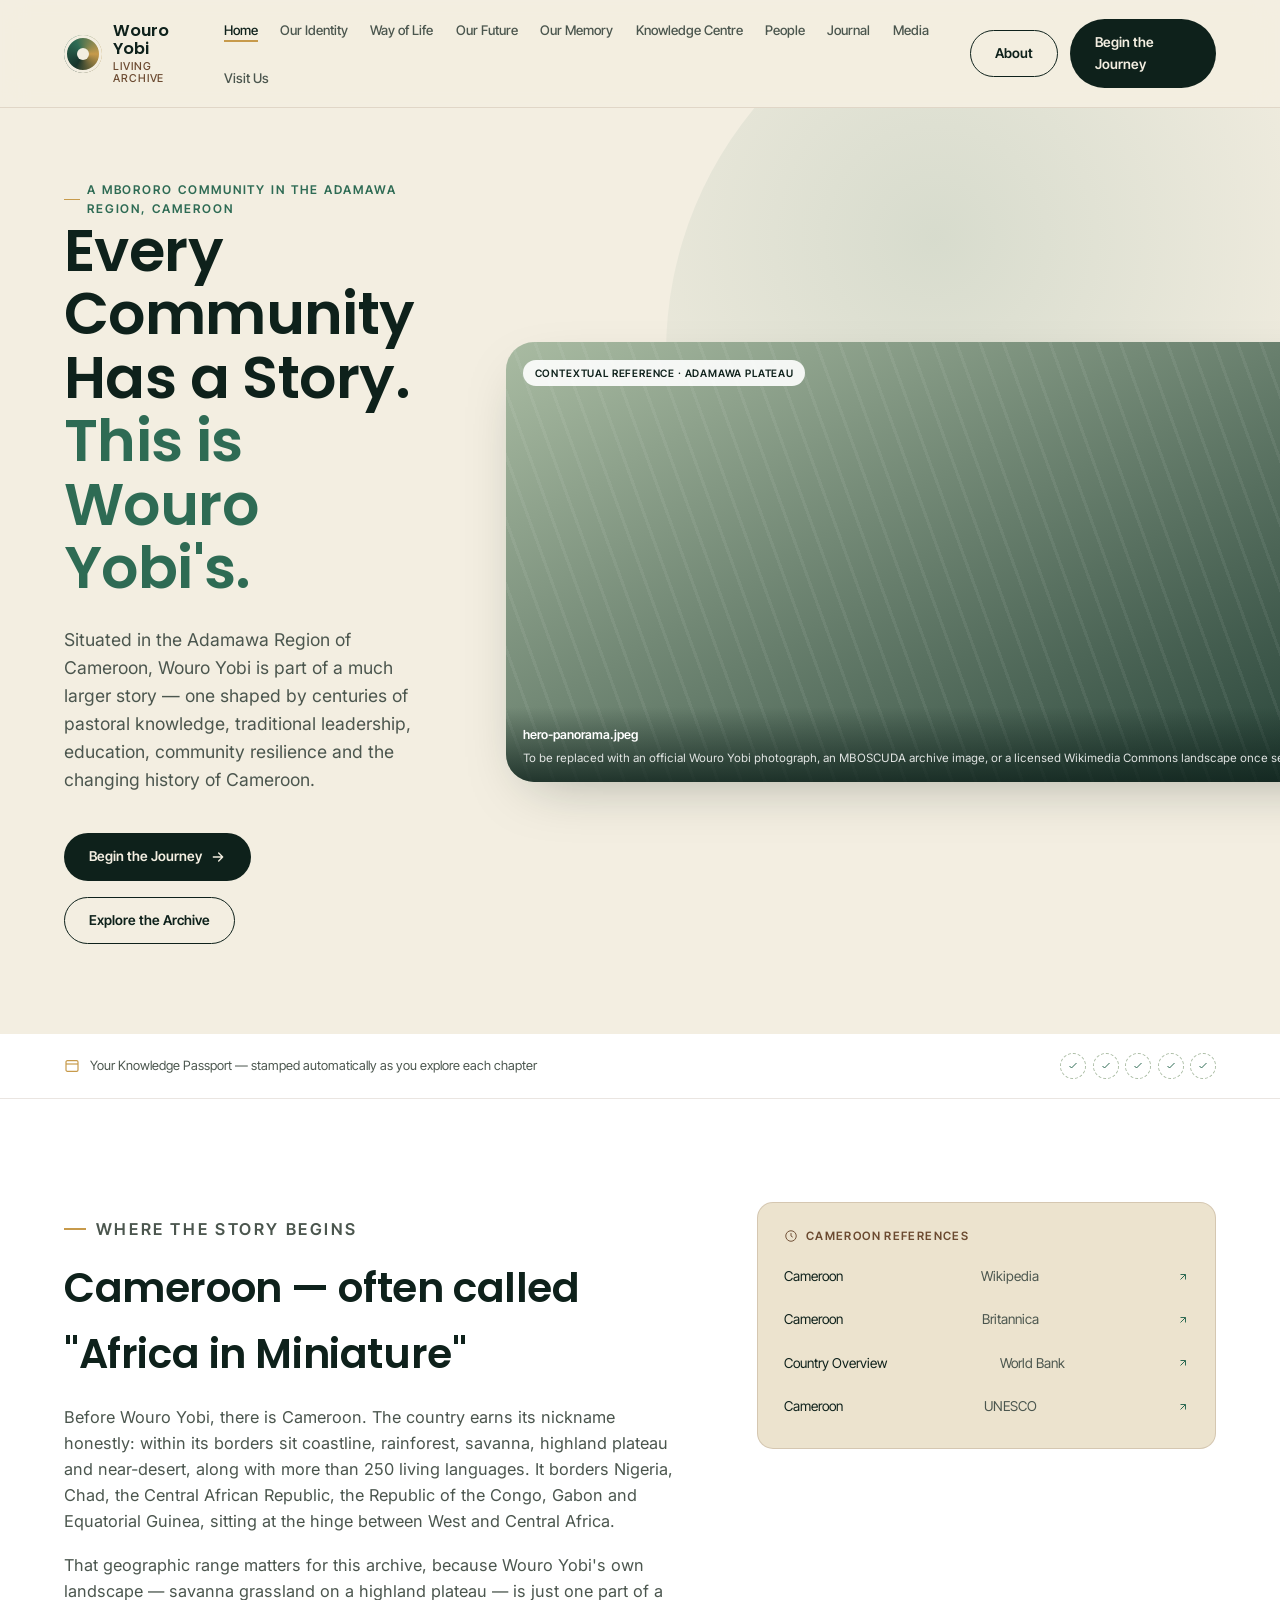
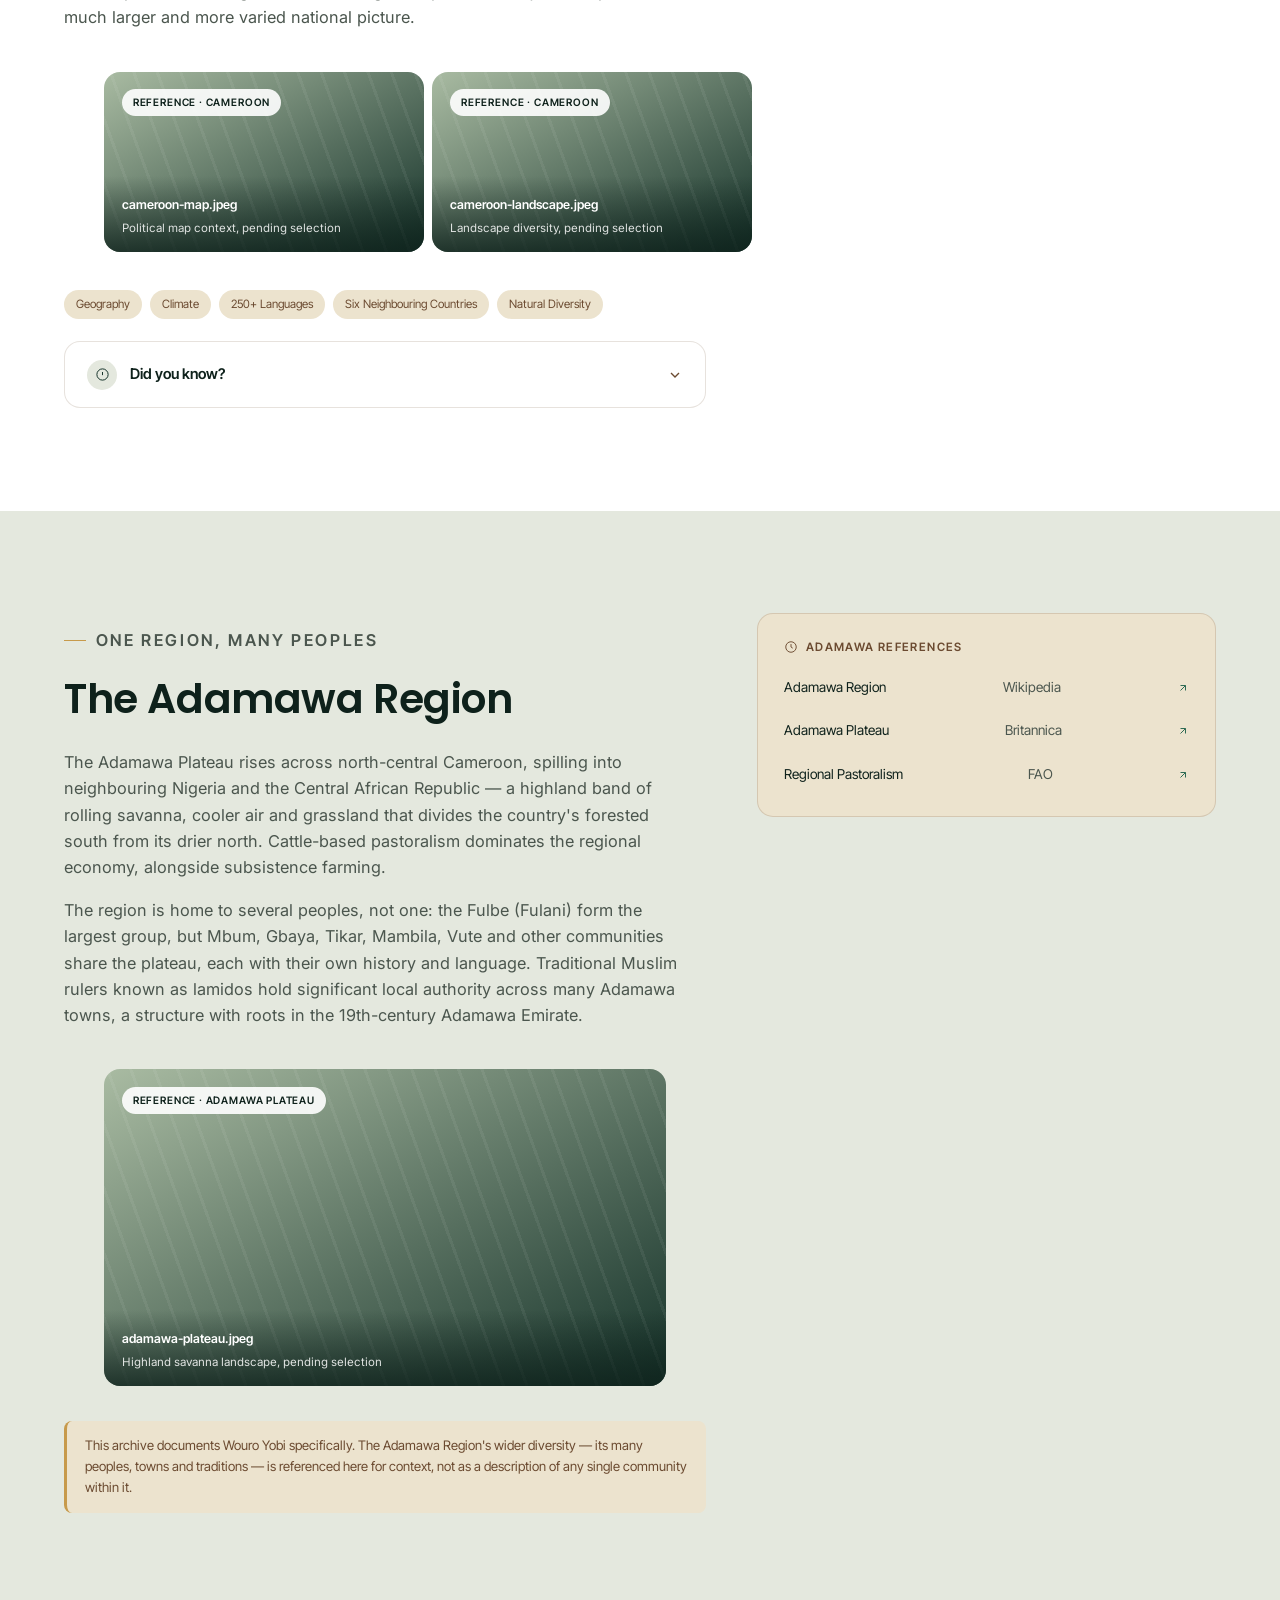
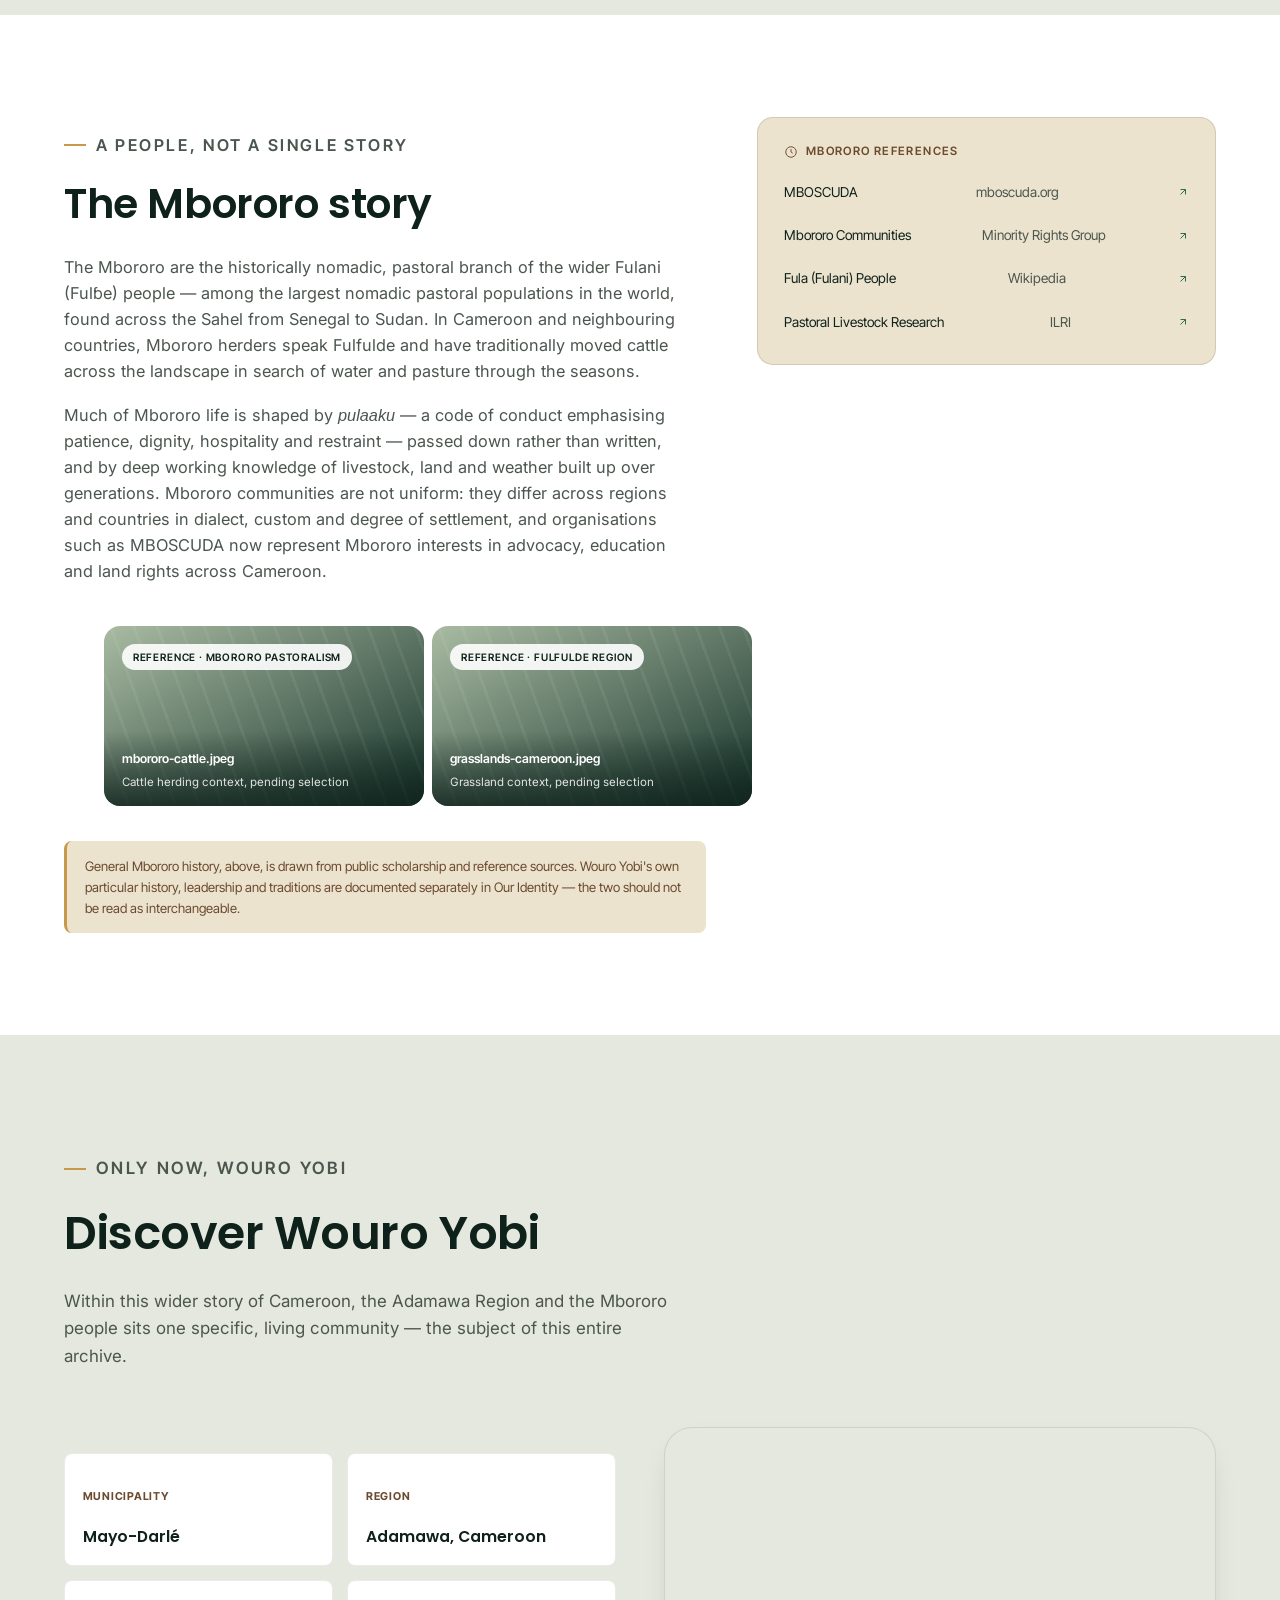
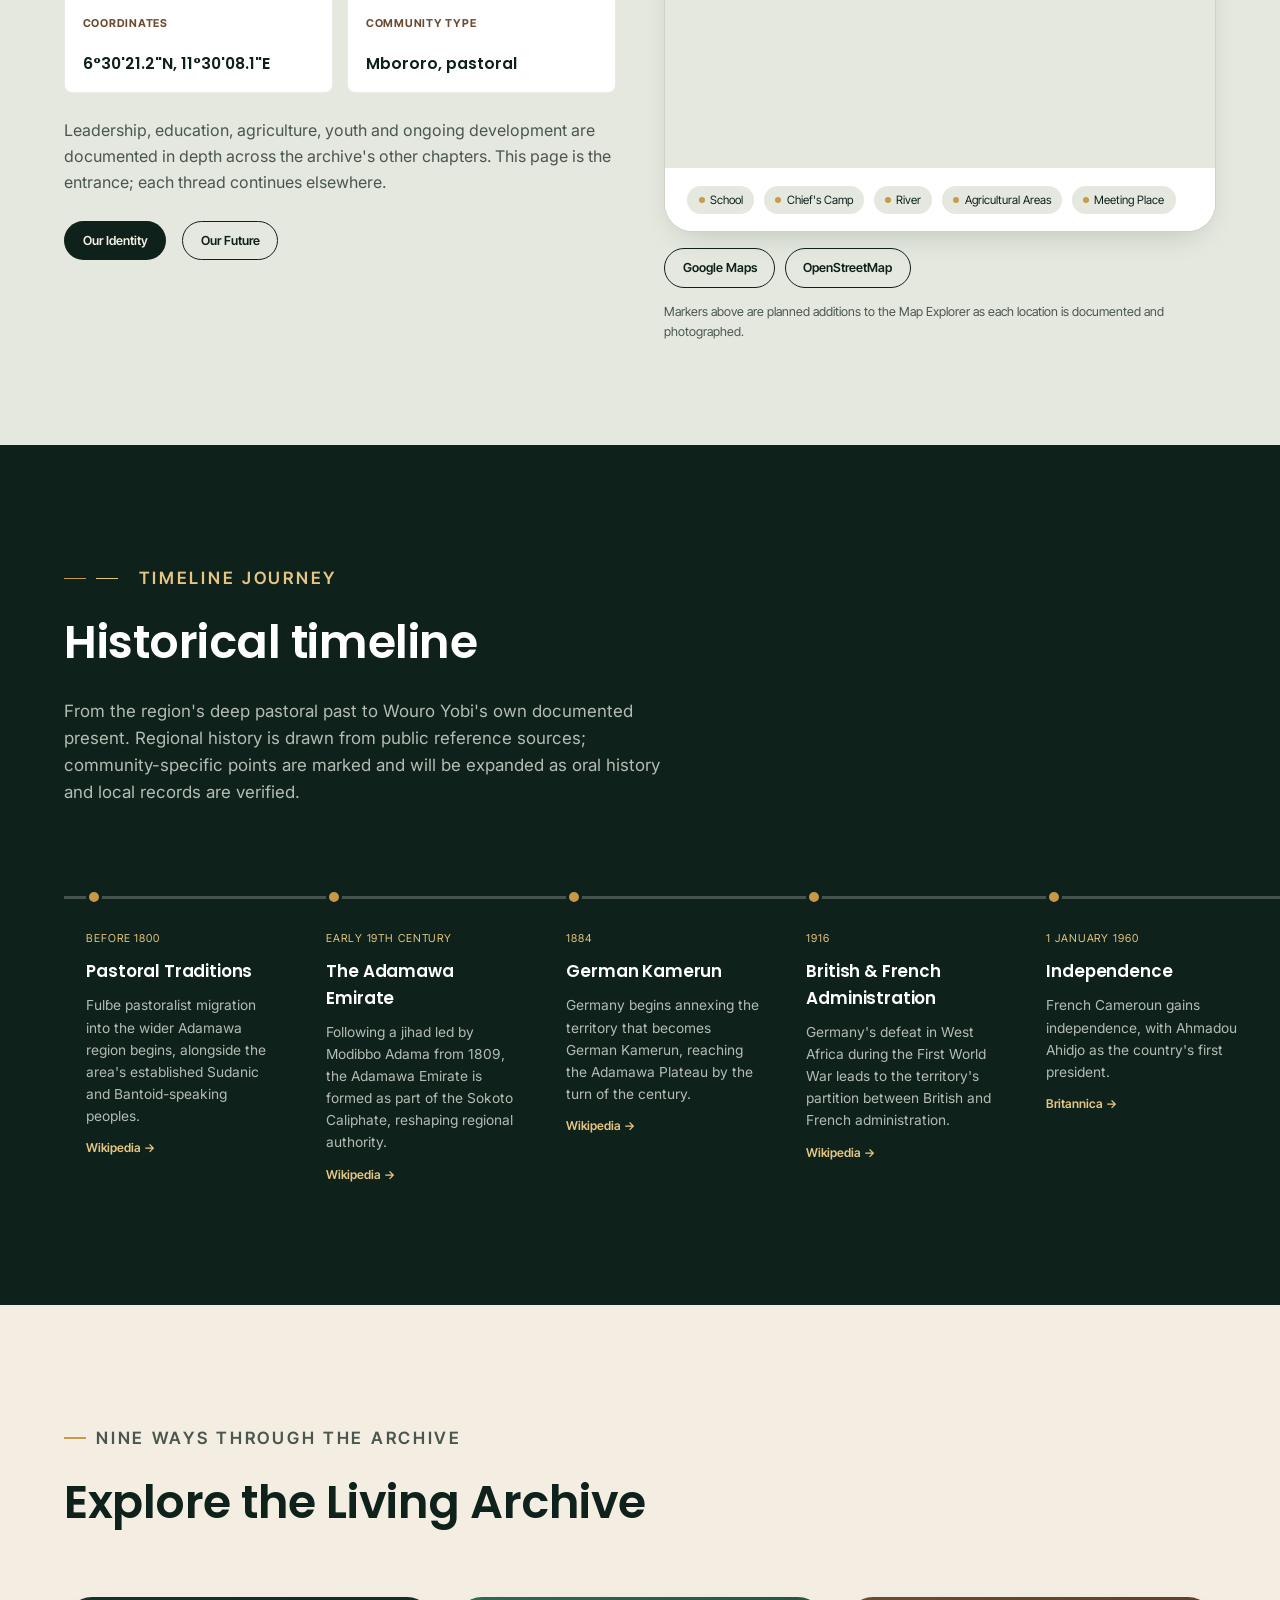
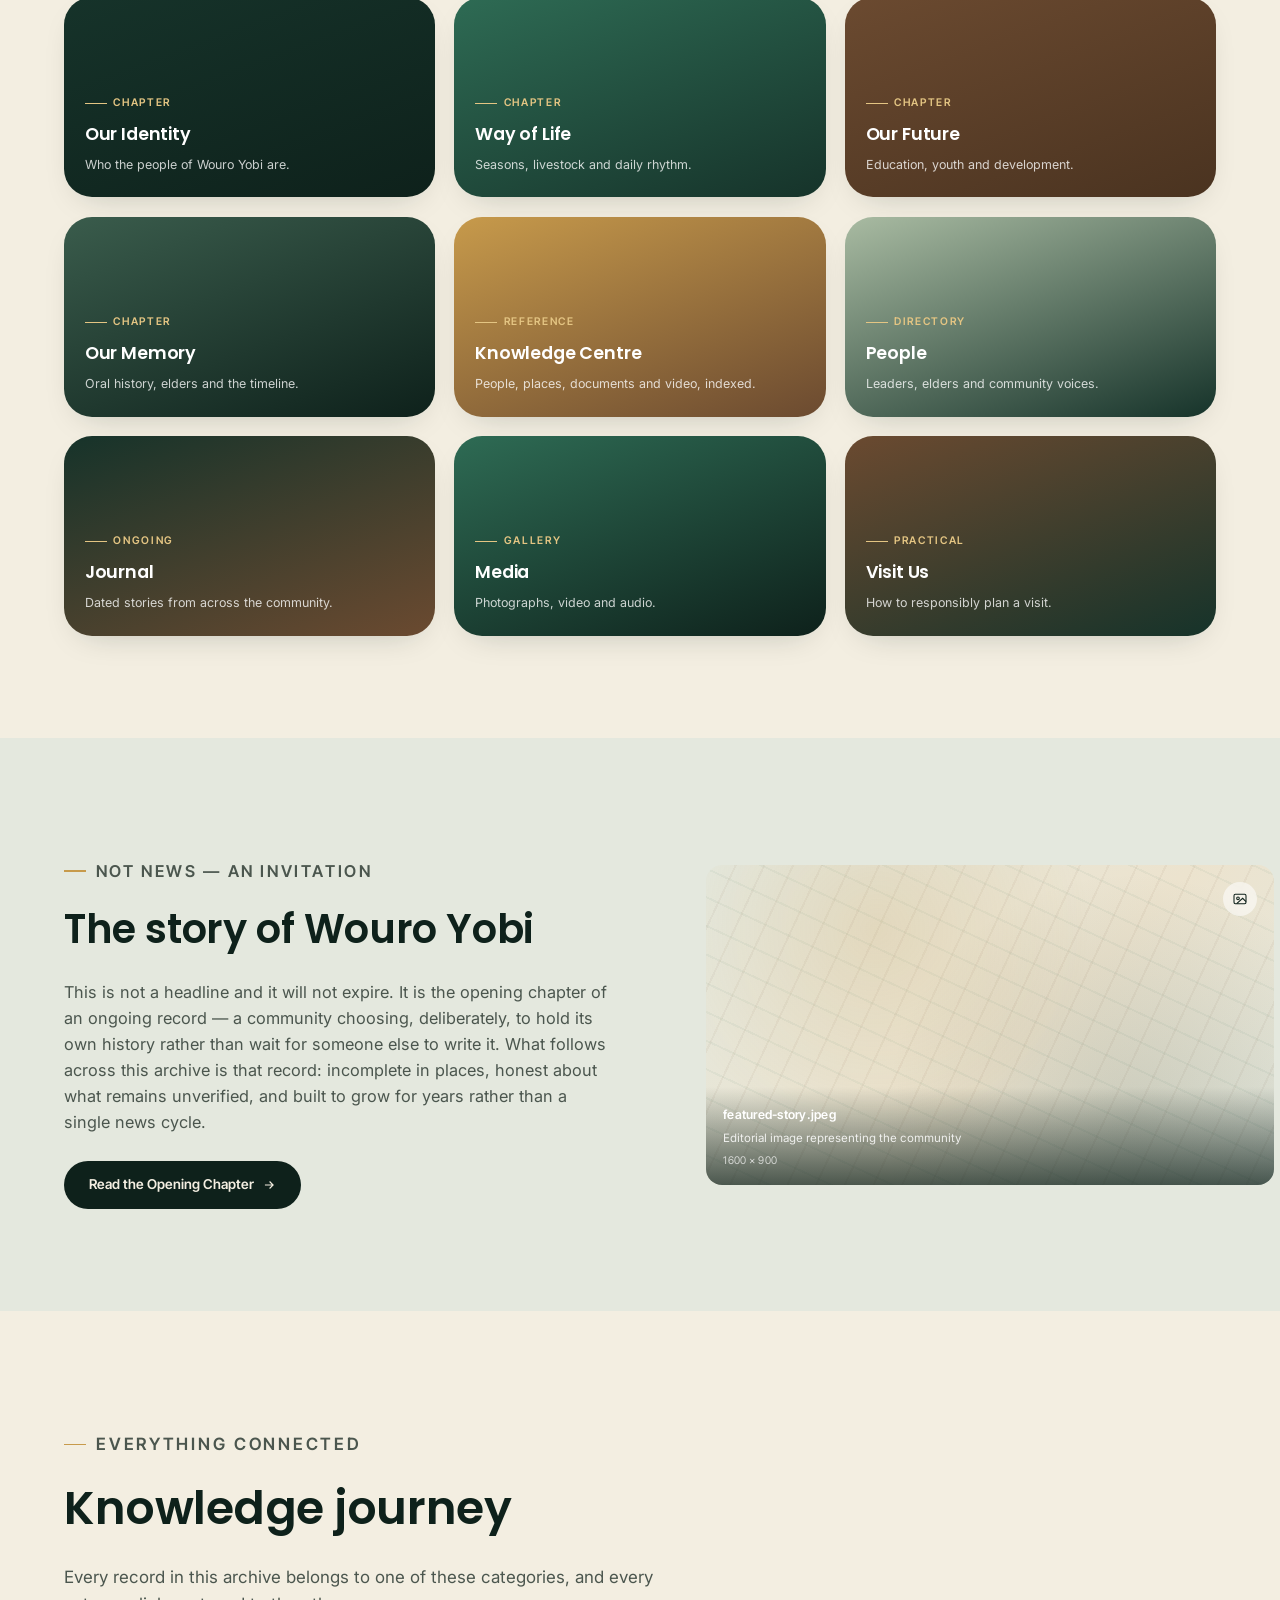
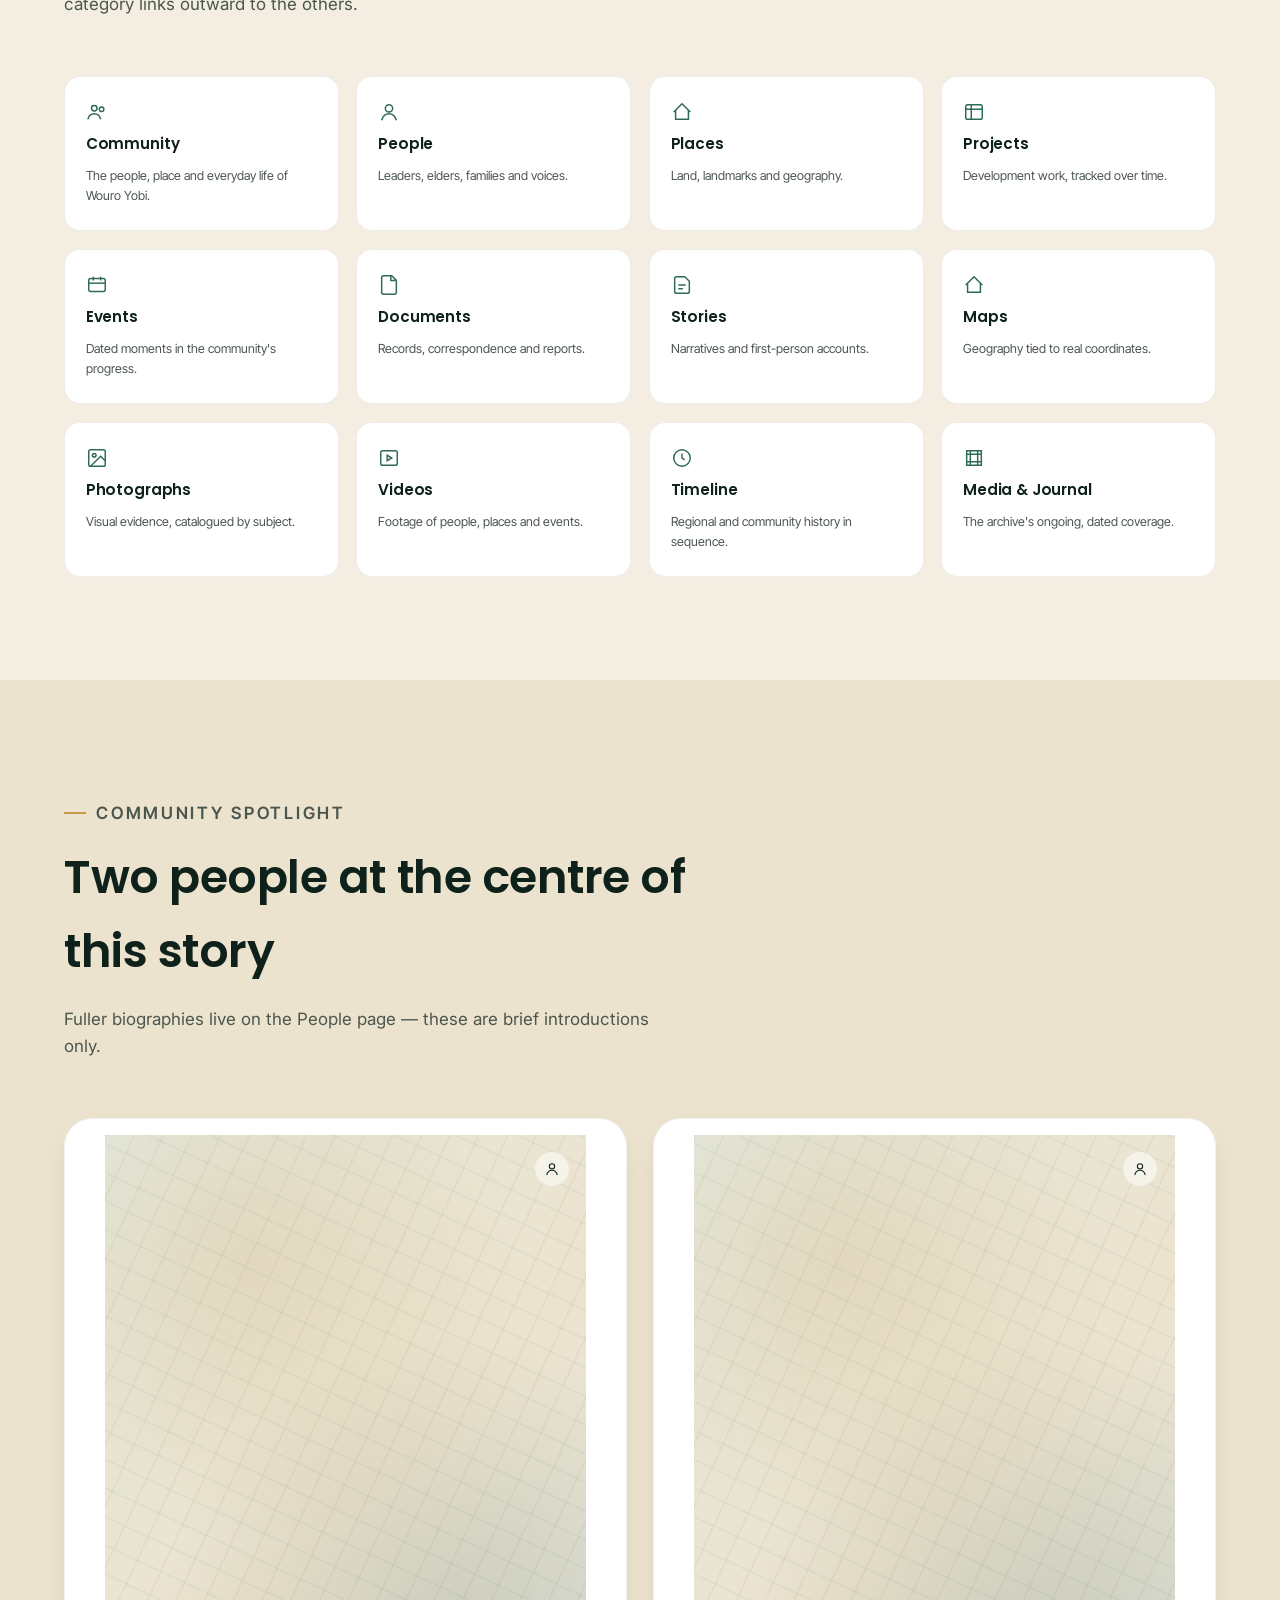
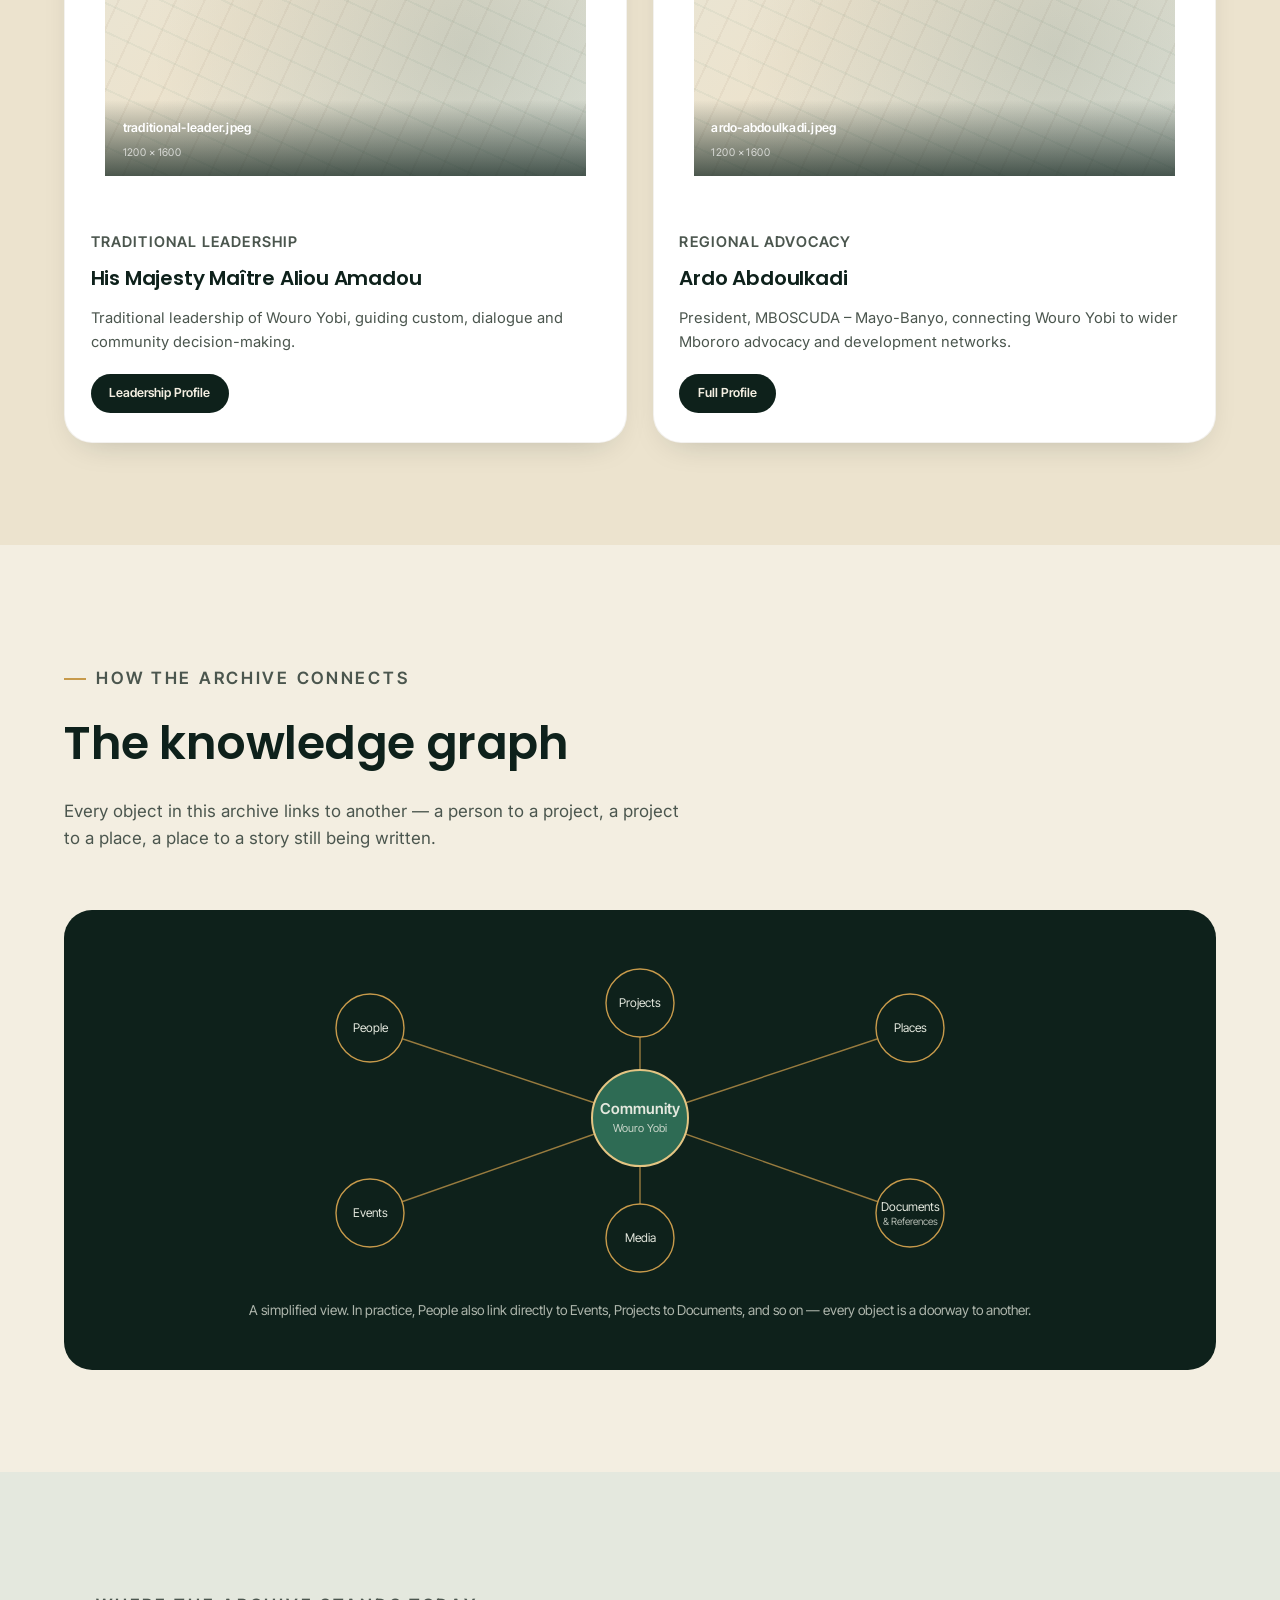
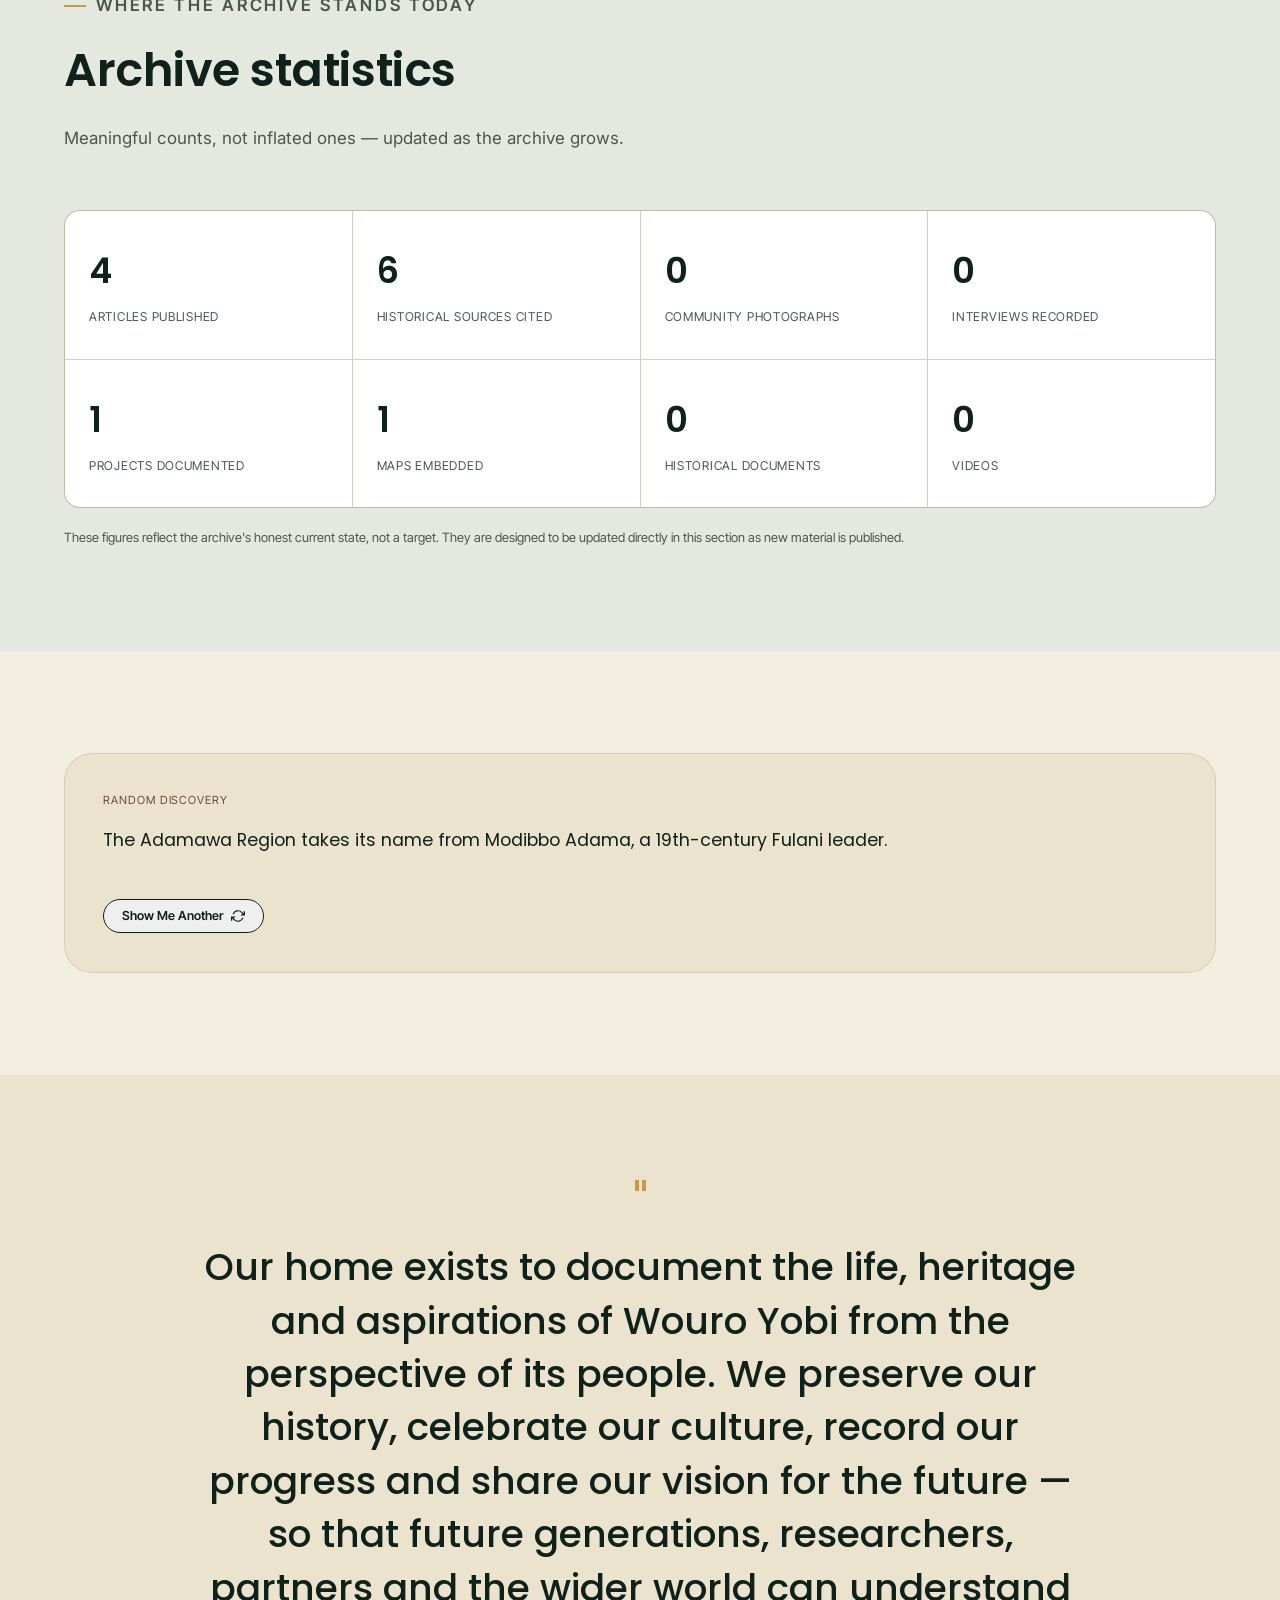
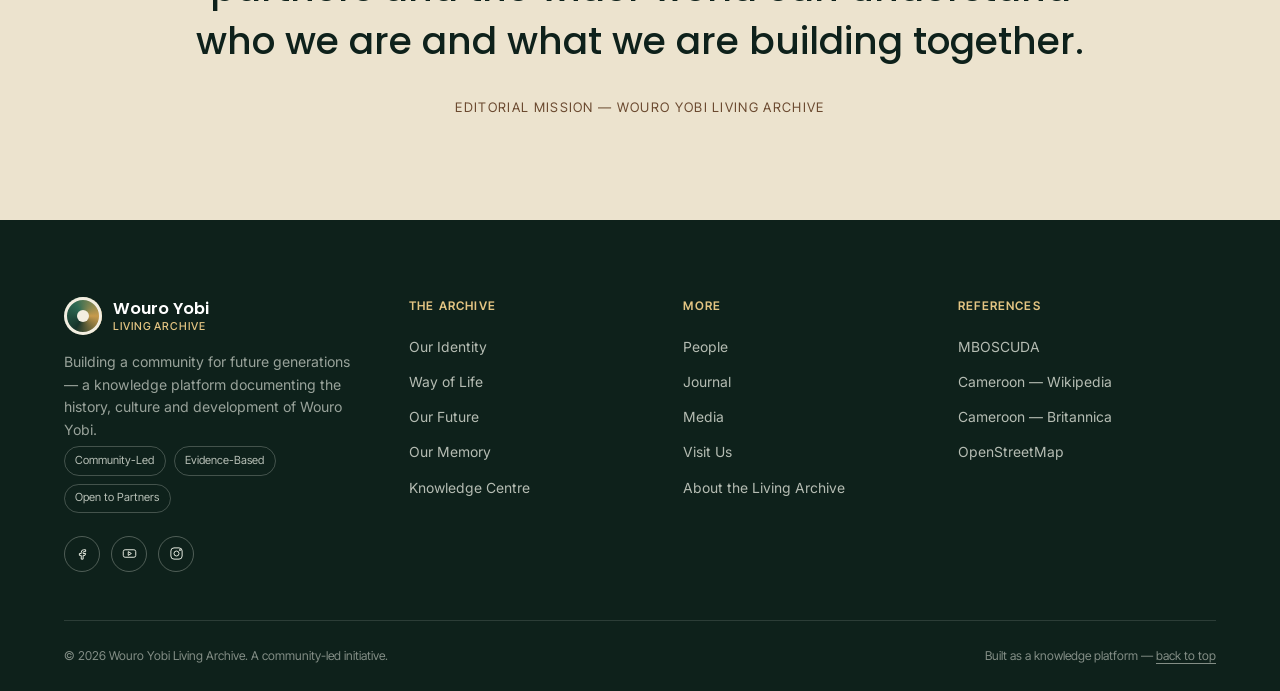
==== commit 67b3b85d: "Fix image file extensions" ====
--- a/index.html
+++ b/index.html
@@ -352,7 +352,7 @@
         <figure class="ref ref-panorama" style="min-height:440px;">
           <span class="ref-badge">Contextual reference · Adamawa Plateau</span>
           <figcaption class="ref-caption">
-            <span class="fname">hero-panorama.jpg</span>
+            <span class="fname">hero-panorama.jpeg</span>
             <span class="fdesc">To be replaced with an official Wouro Yobi photograph, an MBOSCUDA archive image, or a licensed Wikimedia Commons landscape once selected.</span>
           </figcaption>
         </figure>
@@ -390,8 +390,8 @@
         <p>Before Wouro Yobi, there is Cameroon. The country earns its nickname honestly: within its borders sit coastline, rainforest, savanna, highland plateau and near-desert, along with more than 250 living languages. It borders Nigeria, Chad, the Central African Republic, the Republic of the Congo, Gabon and Equatorial Guinea, sitting at the hinge between West and Central Africa.</p>
         <p>That geographic range matters for this archive, because Wouro Yobi's own landscape — savanna grassland on a highland plateau — is just one part of a much larger and more varied national picture.</p>
         <div class="narrative-media-grid">
-          <figure class="ref ref-wide"><span class="ref-badge">Reference · Cameroon</span><figcaption class="ref-caption"><span class="fname">cameroon-map.jpg</span><span class="fdesc">Political map context, pending selection</span></figcaption></figure>
-          <figure class="ref ref-wide"><span class="ref-badge">Reference · Cameroon</span><figcaption class="ref-caption"><span class="fname">cameroon-landscape.jpg</span><span class="fdesc">Landscape diversity, pending selection</span></figcaption></figure>
+          <figure class="ref ref-wide"><span class="ref-badge">Reference · Cameroon</span><figcaption class="ref-caption"><span class="fname">cameroon-map.jpeg</span><span class="fdesc">Political map context, pending selection</span></figcaption></figure>
+          <figure class="ref ref-wide"><span class="ref-badge">Reference · Cameroon</span><figcaption class="ref-caption"><span class="fname">cameroon-landscape.jpeg</span><span class="fdesc">Landscape diversity, pending selection</span></figcaption></figure>
         </div>
         <ul class="narrative-tags"><li>Geography</li><li>Climate</li><li>250+ Languages</li><li>Six Neighbouring Countries</li><li>Natural Diversity</li></ul>
         <details class="dyk">
@@ -422,7 +422,7 @@
         <p>The Adamawa Plateau rises across north-central Cameroon, spilling into neighbouring Nigeria and the Central African Republic — a highland band of rolling savanna, cooler air and grassland that divides the country's forested south from its drier north. Cattle-based pastoralism dominates the regional economy, alongside subsistence farming.</p>
         <p>The region is home to several peoples, not one: the Fulbe (Fulani) form the largest group, but Mbum, Gbaya, Tikar, Mambila, Vute and other communities share the plateau, each with their own history and language. Traditional Muslim rulers known as lamidos hold significant local authority across many Adamawa towns, a structure with roots in the 19th-century Adamawa Emirate.</p>
         <div class="narrative-media-grid">
-          <figure class="ref span-2 ref-wide"><span class="ref-badge">Reference · Adamawa Plateau</span><figcaption class="ref-caption"><span class="fname">adamawa-plateau.jpg</span><span class="fdesc">Highland savanna landscape, pending selection</span></figcaption></figure>
+          <figure class="ref span-2 ref-wide"><span class="ref-badge">Reference · Adamawa Plateau</span><figcaption class="ref-caption"><span class="fname">adamawa-plateau.jpeg</span><span class="fdesc">Highland savanna landscape, pending selection</span></figcaption></figure>
         </div>
         <div class="narrative-scope">This archive documents Wouro Yobi specifically. The Adamawa Region's wider diversity — its many peoples, towns and traditions — is referenced here for context, not as a description of any single community within it.</div>
       </div>
@@ -448,8 +448,8 @@
         <p>The Mbororo are the historically nomadic, pastoral branch of the wider Fulani (Fulɓe) people — among the largest nomadic pastoral populations in the world, found across the Sahel from Senegal to Sudan. In Cameroon and neighbouring countries, Mbororo herders speak Fulfulde and have traditionally moved cattle across the landscape in search of water and pasture through the seasons.</p>
         <p>Much of Mbororo life is shaped by <em>pulaaku</em> — a code of conduct emphasising patience, dignity, hospitality and restraint — passed down rather than written, and by deep working knowledge of livestock, land and weather built up over generations. Mbororo communities are not uniform: they differ across regions and countries in dialect, custom and degree of settlement, and organisations such as MBOSCUDA now represent Mbororo interests in advocacy, education and land rights across Cameroon.</p>
         <div class="narrative-media-grid">
-          <figure class="ref ref-wide"><span class="ref-badge">Reference · Mbororo pastoralism</span><figcaption class="ref-caption"><span class="fname">mbororo-cattle.jpg</span><span class="fdesc">Cattle herding context, pending selection</span></figcaption></figure>
-          <figure class="ref ref-wide"><span class="ref-badge">Reference · Fulfulde region</span><figcaption class="ref-caption"><span class="fname">grasslands-cameroon.jpg</span><span class="fdesc">Grassland context, pending selection</span></figcaption></figure>
+          <figure class="ref ref-wide"><span class="ref-badge">Reference · Mbororo pastoralism</span><figcaption class="ref-caption"><span class="fname">mbororo-cattle.jpeg</span><span class="fdesc">Cattle herding context, pending selection</span></figcaption></figure>
+          <figure class="ref ref-wide"><span class="ref-badge">Reference · Fulfulde region</span><figcaption class="ref-caption"><span class="fname">grasslands-cameroon.jpeg</span><span class="fdesc">Grassland context, pending selection</span></figcaption></figure>
         </div>
         <div class="narrative-scope">General Mbororo history, above, is drawn from public scholarship and reference sources. Wouro Yobi's own particular history, leadership and traditions are documented separately in Our Identity — the two should not be read as interchangeable.</div>
       </div>
@@ -569,7 +569,7 @@
       </div>
       <figure class="ph ph-wide reveal" style="min-height:320px;">
         <div class="ph-icon" aria-hidden="true"><svg viewBox="0 0 24 24" fill="none" stroke-width="1.6"><rect x="3" y="5" width="18" height="14" rx="2"/><circle cx="9" cy="11" r="2"/><path d="M21 16l-5-5-9 8"/></svg></div>
-        <figcaption class="ph-caption"><span class="fname">featured-story.jpg</span><span class="fdesc">Editorial image representing the community</span><span class="fdim">1600 × 900</span></figcaption>
+        <figcaption class="ph-caption"><span class="fname">featured-story.jpeg</span><span class="fdesc">Editorial image representing the community</span><span class="fdim">1600 × 900</span></figcaption>
       </figure>
     </div>
   </section>
@@ -615,7 +615,7 @@
         <article class="spotlight-card" style="--i:0">
           <figure class="ph ph-portrait" style="min-height:280px;">
             <div class="ph-icon" aria-hidden="true"><svg viewBox="0 0 24 24" fill="none" stroke-width="1.6"><circle cx="12" cy="8" r="4"/><path d="M4 21c1.5-5 5-7 8-7s6.5 2 8 7"/></svg></div>
-            <figcaption class="ph-caption"><span class="fname">traditional-leader.jpg</span><span class="fdim">1200 × 1600</span></figcaption>
+            <figcaption class="ph-caption"><span class="fname">traditional-leader.jpeg</span><span class="fdim">1200 × 1600</span></figcaption>
           </figure>
           <div class="spotlight-card-body">
             <p class="spotlight-card-role">Traditional Leadership</p>
@@ -627,7 +627,7 @@
         <article class="spotlight-card" style="--i:1">
           <figure class="ph ph-portrait" style="min-height:280px;">
             <div class="ph-icon" aria-hidden="true"><svg viewBox="0 0 24 24" fill="none" stroke-width="1.6"><circle cx="12" cy="8" r="4"/><path d="M4 21c1.5-5 5-7 8-7s6.5 2 8 7"/></svg></div>
-            <figcaption class="ph-caption"><span class="fname">ardo-abdoulkadi.jpg</span><span class="fdim">1200 × 1600</span></figcaption>
+            <figcaption class="ph-caption"><span class="fname">ardo-abdoulkadi.jpeg</span><span class="fdim">1200 × 1600</span></figcaption>
           </figure>
           <div class="spotlight-card-body">
             <p class="spotlight-card-role">Regional Advocacy</p>
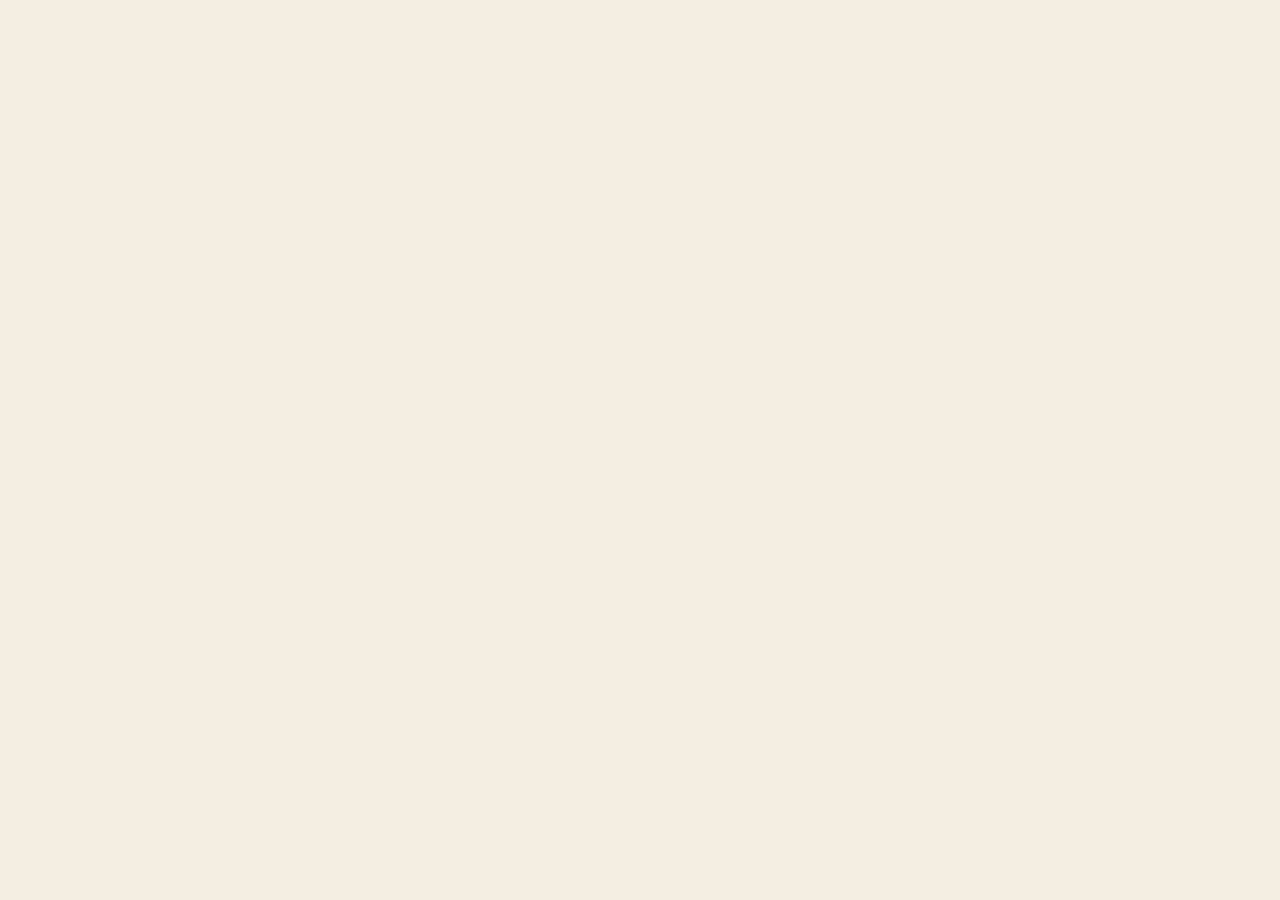
==== commit ae5ccef6: "Update index.html" ====
--- a/index.html
+++ b/index.html
@@ -1,4 +1,3 @@
-
 <!DOCTYPE html>
 <html lang="en">
 <head>
@@ -258,636 +257,4 @@
   /* ---------- random discovery ---------- */
   .discovery-box{background:var(--beige-warm); border-radius:var(--radius-lg); padding:clamp(1.8rem,3.5vw,2.4rem); border:1px solid rgba(107,74,48,0.14); display:flex; flex-direction:column; gap:1rem; align-items:flex-start;}
   .discovery-text{font-family:var(--font-display); font-size:1.1rem; color:var(--forest-deep); min-height:3.2em;}
-  .discovery-tag{font-family:var(--font-caption); font-size:0.7rem; text-transform:uppercase; letter-spacing:0.08em; color:var(--brown);}
-
-  /* ---------- mission ---------- */
-  .mission{background:var(--beige-warm); text-align:center;}
-  .mission blockquote{max-width:56rem; margin:0 auto; font-family:var(--font-display); font-size:clamp(1.5rem, 3.4vw, 2.35rem); line-height:1.42; color:var(--forest-deep); font-weight:500;}
-  .mission cite{display:block; margin-top:1.8rem; font-family:var(--font-caption); font-style:normal; font-size:0.82rem; letter-spacing:0.1em; text-transform:uppercase; color:var(--brown);}
-  .mission-mark{font-family:var(--font-display); font-size:3.4rem; color:var(--gold); display:block; margin-bottom:0.6rem; line-height:1;}
-
-  /* ---------- footer ---------- */
-  footer.site-footer{background:var(--forest-deep); color:rgba(228,232,222,0.75); padding-top:clamp(3.5rem,6vw,5rem);}
-  .footer-top{display:grid; grid-template-columns:1.3fr 1fr 1fr 1.1fr; gap:2.5rem; padding-bottom:3rem; border-bottom:1px solid rgba(228,232,222,0.14);}
-  @media (max-width:880px){ .footer-top{grid-template-columns:1fr 1fr;} }
-  @media (max-width:560px){ .footer-top{grid-template-columns:1fr;} }
-  .footer-brand p{margin-top:1rem; font-size:0.88rem; max-width:32ch; color:rgba(228,232,222,0.65);}
-  .footer-social{display:flex; gap:0.7rem; margin-top:1.4rem;}
-  .footer-social a{width:36px; height:36px; border-radius:50%; border:1px solid rgba(228,232,222,0.3); display:grid; place-items:center; text-decoration:none;}
-  .footer-social a svg{width:15px; height:15px; stroke:var(--sage-pale);}
-  .footer-social a:hover{background:var(--gold); border-color:var(--gold);}
-  .footer-social a:hover svg{stroke:var(--forest-deep);}
-  .footer-col h4{font-family:var(--font-caption); font-size:0.74rem; text-transform:uppercase; letter-spacing:0.1em; color:var(--gold-soft); margin-bottom:1.1rem; font-weight:600;}
-  .footer-col ul{display:flex; flex-direction:column; gap:0.6rem;}
-  .footer-col a{text-decoration:none; font-size:0.87rem; color:rgba(228,232,222,0.78);}
-  .footer-col a:hover{color:var(--gold-soft);}
-  .footer-values{display:flex; flex-wrap:wrap; gap:0.5rem; margin-top:0.3rem;}
-  .footer-values li{font-family:var(--font-caption); font-size:0.7rem; padding:0.3rem 0.65rem; border:1px solid rgba(228,232,222,0.25); border-radius:999px; color:rgba(228,232,222,0.8);}
-  .footer-bottom{display:flex; justify-content:space-between; align-items:center; flex-wrap:wrap; gap:1rem; padding-block:1.6rem; font-family:var(--font-caption); font-size:0.76rem; color:rgba(228,232,222,0.55);}
-  .footer-bottom a{text-decoration:underline; text-underline-offset:3px;}
-
-  .back-to-top{position:fixed; right:1.6rem; bottom:1.6rem; z-index:120; width:46px; height:46px; border-radius:50%; background:var(--forest-deep); border:none; display:grid; place-items:center; box-shadow:var(--shadow-card); opacity:0; pointer-events:none; transform:translateY(10px); transition:opacity 0.35s var(--ease), transform 0.35s var(--ease);}
-  .back-to-top.is-visible{opacity:1; pointer-events:auto; transform:none;}
-  .back-to-top svg{width:18px; height:18px; stroke:var(--beige);}
-</style>
-</head>
-<body>
-
-<div class="reading-progress" id="readingProgress" aria-hidden="true"></div>
-<a class="skip-link" href="#main">Skip to main content</a>
-
-<!-- ============================================================
-     PERMANENT NAVIGATION — frozen, per Design Charter v1.0
-     ============================================================ -->
-<header class="site-header">
-  <div class="nav-row">
-    <a class="brand" href="index.html" aria-label="Wouro Yobi Living Archive, home">
-      <span class="brand-mark" aria-hidden="true"><span></span></span>
-      <span class="brand-name">Wouro Yobi<small>Living Archive</small></span>
-    </a>
-    <nav class="primary-nav" aria-label="Primary">
-      <ul>
-        <li><a href="index.html" aria-current="page">Home</a></li>
-        <li><a href="identity.html">Our Identity</a></li>
-        <li><a href="life.html">Way of Life</a></li>
-        <li><a href="future.html">Our Future</a></li>
-        <li><a href="memory.html">Our Memory</a></li>
-        <li><a href="index.html#knowledge-centre">Knowledge Centre</a></li>
-        <li><a href="people.html">People</a></li>
-        <li><a href="journal.html">Journal</a></li>
-        <li><a href="media.html">Media</a></li>
-        <li><a href="visit.html">Visit Us</a></li>
-      </ul>
-    </nav>
-    <div class="nav-actions">
-      <a class="btn btn-ghost" href="about.html">About</a>
-      <a class="btn btn-primary" href="#discover">Begin the Journey</a>
-      <button class="nav-toggle" aria-label="Open menu">
-        <svg width="24" height="24" viewBox="0 0 24 24" fill="none" stroke="#16332A" stroke-width="1.8"><path d="M3 6h18M3 12h18M3 18h18" stroke-linecap="round"/></svg>
-      </button>
-    </div>
-  </div>
-</header>
-
-<main id="main">
-
-  <!-- ============================================================
-       HERO
-       ============================================================ -->
-  <section class="hero" id="top">
-    <div class="hero-bg-shape" aria-hidden="true"></div>
-    <div class="wrap hero-grid">
-      <div class="hero-copy reveal">
-        <p class="eyebrow">A Mbororo Community in the Adamawa Region, Cameroon</p>
-        <h1>Every Community Has a Story.<br><em>This is Wouro Yobi's.</em></h1>
-        <p class="hero-sub">Situated in the Adamawa Region of Cameroon, Wouro Yobi is part of a much larger story — one shaped by centuries of pastoral knowledge, traditional leadership, education, community resilience and the changing history of Cameroon.</p>
-        <div class="hero-actions">
-          <a class="btn btn-primary" href="#discover">Begin the Journey
-            <svg width="16" height="16" viewBox="0 0 24 24" fill="none" stroke="currentColor" stroke-width="2"><path d="M5 12h14M13 6l6 6-6 6" stroke-linecap="round" stroke-linejoin="round"/></svg>
-          </a>
-          <a class="btn btn-ghost" href="#explore">Explore the Archive</a>
-        </div>
-      </div>
-      <div class="hero-visual reveal">
-        <figure class="ref ref-panorama" style="min-height:440px;">
-          <span class="ref-badge">Contextual reference · Adamawa Plateau</span>
-          <figcaption class="ref-caption">
-            <span class="fname">hero-panorama.jpeg</span>
-            <span class="fdesc">To be replaced with an official Wouro Yobi photograph, an MBOSCUDA archive image, or a licensed Wikimedia Commons landscape once selected.</span>
-          </figcaption>
-        </figure>
-      </div>
-    </div>
-  </section>
-
-  <!-- ============================================================
-       KNOWLEDGE PASSPORT
-       ============================================================ -->
-  <div class="passport-bar">
-    <div class="wrap">
-      <span class="passport-label">
-        <svg viewBox="0 0 24 24" fill="none" stroke-width="1.8"><rect x="3" y="4" width="18" height="16" rx="2"/><path d="M3 9h18"/></svg>
-        Your Knowledge Passport — stamped automatically as you explore each chapter
-      </span>
-      <div class="passport-stamps" id="passportStamps" aria-label="Chapters explored">
-        <span class="passport-stamp" data-chapter="identity" title="Our Identity"><svg viewBox="0 0 24 24" fill="none" stroke-width="2"><path d="M5 12l4 4 10-10"/></svg></span>
-        <span class="passport-stamp" data-chapter="life" title="Way of Life"><svg viewBox="0 0 24 24" fill="none" stroke-width="2"><path d="M5 12l4 4 10-10"/></svg></span>
-        <span class="passport-stamp" data-chapter="future" title="Our Future"><svg viewBox="0 0 24 24" fill="none" stroke-width="2"><path d="M5 12l4 4 10-10"/></svg></span>
-        <span class="passport-stamp" data-chapter="memory" title="Our Memory"><svg viewBox="0 0 24 24" fill="none" stroke-width="2"><path d="M5 12l4 4 10-10"/></svg></span>
-        <span class="passport-stamp" data-chapter="knowledge-centre" title="Knowledge Centre"><svg viewBox="0 0 24 24" fill="none" stroke-width="2"><path d="M5 12l4 4 10-10"/></svg></span>
-      </div>
-    </div>
-  </div>
-
-  <!-- ============================================================
-       SECTION — CAMEROON
-       ============================================================ -->
-  <section class="narrative" aria-labelledby="cameroon-heading">
-    <div class="wrap narrative-grid">
-      <div class="narrative-body reveal">
-        <p class="eyebrow">Where the Story Begins</p>
-        <h2 id="cameroon-heading" style="font-size:clamp(1.9rem,3.2vw,2.6rem); margin-top:0.8rem;">Cameroon — often called "Africa in Miniature"</h2>
-        <p>Before Wouro Yobi, there is Cameroon. The country earns its nickname honestly: within its borders sit coastline, rainforest, savanna, highland plateau and near-desert, along with more than 250 living languages. It borders Nigeria, Chad, the Central African Republic, the Republic of the Congo, Gabon and Equatorial Guinea, sitting at the hinge between West and Central Africa.</p>
-        <p>That geographic range matters for this archive, because Wouro Yobi's own landscape — savanna grassland on a highland plateau — is just one part of a much larger and more varied national picture.</p>
-        <div class="narrative-media-grid">
-          <figure class="ref ref-wide"><span class="ref-badge">Reference · Cameroon</span><figcaption class="ref-caption"><span class="fname">cameroon-map.jpeg</span><span class="fdesc">Political map context, pending selection</span></figcaption></figure>
-          <figure class="ref ref-wide"><span class="ref-badge">Reference · Cameroon</span><figcaption class="ref-caption"><span class="fname">cameroon-landscape.jpeg</span><span class="fdesc">Landscape diversity, pending selection</span></figcaption></figure>
-        </div>
-        <ul class="narrative-tags"><li>Geography</li><li>Climate</li><li>250+ Languages</li><li>Six Neighbouring Countries</li><li>Natural Diversity</li></ul>
-        <details class="dyk">
-          <summary><span class="dyk-icon" aria-hidden="true"><svg viewBox="0 0 24 24" fill="none" stroke-width="1.6"><circle cx="12" cy="12" r="9"/><path d="M12 8v5M12 16h.01"/></svg></span>Did you know?<svg class="dyk-chevron" viewBox="0 0 24 24" fill="none" stroke="currentColor" stroke-width="2"><path d="M6 9l6 6 6-6"/></svg></summary>
-          <div class="dyk-body">Cameroon's nickname "Africa in Miniature" reflects the fact that nearly every major African ecosystem — coast, rainforest, savanna, mountain, semi-desert — can be found somewhere within the country.</div>
-        </details>
-      </div>
-      <aside class="knowledge-panel reveal" aria-label="Cameroon references">
-        <h4><svg viewBox="0 0 24 24" fill="none" stroke-width="1.6"><circle cx="12" cy="12" r="9"/><path d="M12 7v5l3 2"/></svg>Cameroon References</h4>
-        <ul>
-          <li><a href="https://en.wikipedia.org/wiki/Cameroon" target="_blank" rel="noopener">Cameroon <span class="src">Wikipedia</span><svg viewBox="0 0 24 24" fill="none" stroke-width="2"><path d="M7 17L17 7M7 7h10v10"/></svg></a></li>
-          <li><a href="https://www.britannica.com/place/Cameroon" target="_blank" rel="noopener">Cameroon <span class="src">Britannica</span><svg viewBox="0 0 24 24" fill="none" stroke-width="2"><path d="M7 17L17 7M7 7h10v10"/></svg></a></li>
-          <li><a href="https://www.worldbank.org/en/country/cameroon" target="_blank" rel="noopener">Country Overview <span class="src">World Bank</span><svg viewBox="0 0 24 24" fill="none" stroke-width="2"><path d="M7 17L17 7M7 7h10v10"/></svg></a></li>
-          <li><a href="https://www.unesco.org/en/countries/cm" target="_blank" rel="noopener">Cameroon <span class="src">UNESCO</span><svg viewBox="0 0 24 24" fill="none" stroke-width="2"><path d="M7 17L17 7M7 7h10v10"/></svg></a></li>
-        </ul>
-      </aside>
-    </div>
-  </section>
-
-  <!-- ============================================================
-       SECTION — THE ADAMAWA REGION
-       ============================================================ -->
-  <section class="narrative is-alt" aria-labelledby="adamawa-heading">
-    <div class="wrap narrative-grid">
-      <div class="narrative-body reveal">
-        <p class="eyebrow">One Region, Many Peoples</p>
-        <h2 id="adamawa-heading" style="font-size:clamp(1.9rem,3.2vw,2.6rem); margin-top:0.8rem;">The Adamawa Region</h2>
-        <p>The Adamawa Plateau rises across north-central Cameroon, spilling into neighbouring Nigeria and the Central African Republic — a highland band of rolling savanna, cooler air and grassland that divides the country's forested south from its drier north. Cattle-based pastoralism dominates the regional economy, alongside subsistence farming.</p>
-        <p>The region is home to several peoples, not one: the Fulbe (Fulani) form the largest group, but Mbum, Gbaya, Tikar, Mambila, Vute and other communities share the plateau, each with their own history and language. Traditional Muslim rulers known as lamidos hold significant local authority across many Adamawa towns, a structure with roots in the 19th-century Adamawa Emirate.</p>
-        <div class="narrative-media-grid">
-          <figure class="ref span-2 ref-wide"><span class="ref-badge">Reference · Adamawa Plateau</span><figcaption class="ref-caption"><span class="fname">adamawa-plateau.jpeg</span><span class="fdesc">Highland savanna landscape, pending selection</span></figcaption></figure>
-        </div>
-        <div class="narrative-scope">This archive documents Wouro Yobi specifically. The Adamawa Region's wider diversity — its many peoples, towns and traditions — is referenced here for context, not as a description of any single community within it.</div>
-      </div>
-      <aside class="knowledge-panel reveal" aria-label="Adamawa references">
-        <h4><svg viewBox="0 0 24 24" fill="none" stroke-width="1.6"><circle cx="12" cy="12" r="9"/><path d="M12 7v5l3 2"/></svg>Adamawa References</h4>
-        <ul>
-          <li><a href="https://en.wikipedia.org/wiki/Adamawa_Region" target="_blank" rel="noopener">Adamawa Region <span class="src">Wikipedia</span><svg viewBox="0 0 24 24" fill="none" stroke-width="2"><path d="M7 17L17 7M7 7h10v10"/></svg></a></li>
-          <li><a href="https://www.britannica.com/place/Adamawa-Plateau" target="_blank" rel="noopener">Adamawa Plateau <span class="src">Britannica</span><svg viewBox="0 0 24 24" fill="none" stroke-width="2"><path d="M7 17L17 7M7 7h10v10"/></svg></a></li>
-          <li><a href="https://www.fao.org/" target="_blank" rel="noopener">Regional Pastoralism <span class="src">FAO</span><svg viewBox="0 0 24 24" fill="none" stroke-width="2"><path d="M7 17L17 7M7 7h10v10"/></svg></a></li>
-        </ul>
-      </aside>
-    </div>
-  </section>
-
-  <!-- ============================================================
-       SECTION — THE MBORORO STORY
-       ============================================================ -->
-  <section class="narrative" aria-labelledby="mbororo-heading">
-    <div class="wrap narrative-grid">
-      <div class="narrative-body reveal">
-        <p class="eyebrow">A People, Not a Single Story</p>
-        <h2 id="mbororo-heading" style="font-size:clamp(1.9rem,3.2vw,2.6rem); margin-top:0.8rem;">The Mbororo story</h2>
-        <p>The Mbororo are the historically nomadic, pastoral branch of the wider Fulani (Fulɓe) people — among the largest nomadic pastoral populations in the world, found across the Sahel from Senegal to Sudan. In Cameroon and neighbouring countries, Mbororo herders speak Fulfulde and have traditionally moved cattle across the landscape in search of water and pasture through the seasons.</p>
-        <p>Much of Mbororo life is shaped by <em>pulaaku</em> — a code of conduct emphasising patience, dignity, hospitality and restraint — passed down rather than written, and by deep working knowledge of livestock, land and weather built up over generations. Mbororo communities are not uniform: they differ across regions and countries in dialect, custom and degree of settlement, and organisations such as MBOSCUDA now represent Mbororo interests in advocacy, education and land rights across Cameroon.</p>
-        <div class="narrative-media-grid">
-          <figure class="ref ref-wide"><span class="ref-badge">Reference · Mbororo pastoralism</span><figcaption class="ref-caption"><span class="fname">mbororo-cattle.jpeg</span><span class="fdesc">Cattle herding context, pending selection</span></figcaption></figure>
-          <figure class="ref ref-wide"><span class="ref-badge">Reference · Fulfulde region</span><figcaption class="ref-caption"><span class="fname">grasslands-cameroon.jpeg</span><span class="fdesc">Grassland context, pending selection</span></figcaption></figure>
-        </div>
-        <div class="narrative-scope">General Mbororo history, above, is drawn from public scholarship and reference sources. Wouro Yobi's own particular history, leadership and traditions are documented separately in Our Identity — the two should not be read as interchangeable.</div>
-      </div>
-      <aside class="knowledge-panel reveal" aria-label="Mbororo references">
-        <h4><svg viewBox="0 0 24 24" fill="none" stroke-width="1.6"><circle cx="12" cy="12" r="9"/><path d="M12 7v5l3 2"/></svg>Mbororo References</h4>
-        <ul>
-          <li><a href="https://mboscuda.org/" target="_blank" rel="noopener">MBOSCUDA <span class="src">mboscuda.org</span><svg viewBox="0 0 24 24" fill="none" stroke-width="2"><path d="M7 17L17 7M7 7h10v10"/></svg></a></li>
-          <li><a href="https://minorityrights.org/communities/mbororo-2/" target="_blank" rel="noopener">Mbororo Communities <span class="src">Minority Rights Group</span><svg viewBox="0 0 24 24" fill="none" stroke-width="2"><path d="M7 17L17 7M7 7h10v10"/></svg></a></li>
-          <li><a href="https://en.wikipedia.org/wiki/Fula_people" target="_blank" rel="noopener">Fula (Fulani) People <span class="src">Wikipedia</span><svg viewBox="0 0 24 24" fill="none" stroke-width="2"><path d="M7 17L17 7M7 7h10v10"/></svg></a></li>
-          <li><a href="https://www.ilri.org/" target="_blank" rel="noopener">Pastoral Livestock Research <span class="src">ILRI</span><svg viewBox="0 0 24 24" fill="none" stroke-width="2"><path d="M7 17L17 7M7 7h10v10"/></svg></a></li>
-        </ul>
-      </aside>
-    </div>
-  </section>
-
-  <!-- ============================================================
-       SECTION — DISCOVER WOURO YOBI + MAP EXPLORER
-       ============================================================ -->
-  <section id="discover" class="narrative is-alt" aria-labelledby="discover-heading">
-    <div class="wrap">
-      <div class="section-head reveal">
-        <p class="eyebrow">Only Now, Wouro Yobi</p>
-        <h2 id="discover-heading">Discover Wouro Yobi</h2>
-        <p>Within this wider story of Cameroon, the Adamawa Region and the Mbororo people sits one specific, living community — the subject of this entire archive.</p>
-      </div>
-      <div class="discover-grid">
-        <div class="reveal">
-          <div class="discover-facts">
-            <div class="discover-fact"><h5>Municipality</h5><p>Mayo-Darlé</p></div>
-            <div class="discover-fact"><h5>Region</h5><p>Adamawa, Cameroon</p></div>
-            <div class="discover-fact"><h5>Coordinates</h5><p>6°30'21.2"N, 11°30'08.1"E</p></div>
-            <div class="discover-fact"><h5>Community Type</h5><p>Mbororo, pastoral</p></div>
-          </div>
-          <p style="margin-top:1.6rem; color:var(--ink-soft); font-size:1rem;">Leadership, education, agriculture, youth and ongoing development are documented in depth across the archive's other chapters. This page is the entrance; each thread continues elsewhere.</p>
-          <div class="hero-actions" style="margin-top:1.6rem;">
-            <a class="btn btn-primary btn-sm" href="identity.html">Our Identity</a>
-            <a class="btn btn-ghost btn-sm" href="future.html">Our Future</a>
-          </div>
-        </div>
-        <div class="reveal">
-          <div class="map-frame">
-            <iframe src="https://www.google.com/maps?q=6.505889,11.502250&output=embed" title="Map Explorer showing the approximate location of Wouro Yobi" loading="lazy" referrerpolicy="no-referrer-when-downgrade"></iframe>
-            <div class="map-legend" aria-label="Future map markers">
-              <span>School</span><span>Chief's Camp</span><span>River</span><span>Agricultural Areas</span><span>Meeting Place</span>
-            </div>
-          </div>
-          <div class="map-actions">
-            <a class="btn btn-ghost btn-sm" href="https://www.google.com/maps?q=6.505889,11.502250" target="_blank" rel="noopener">Google Maps</a>
-            <a class="btn btn-ghost btn-sm" href="https://www.openstreetmap.org/" target="_blank" rel="noopener">OpenStreetMap</a>
-          </div>
-          <p style="margin-top:0.9rem; font-family:var(--font-caption); font-size:0.78rem; color:var(--ink-soft);">Markers above are planned additions to the Map Explorer as each location is documented and photographed.</p>
-        </div>
-      </div>
-    </div>
-  </section>
-
-  <!-- ============================================================
-       HISTORICAL TIMELINE
-       ============================================================ -->
-  <section style="background:var(--forest-deep); color:var(--sage-pale);" aria-labelledby="timeline-heading">
-    <div class="wrap">
-      <div class="section-head reveal">
-        <p class="eyebrow" style="color:var(--gold-soft);"><span style="display:inline-block; width:22px; height:1.5px; background:var(--gold-soft); margin-right:0.6em; vertical-align:middle;"></span>Timeline Journey</p>
-        <h2 id="timeline-heading" style="color:var(--white);">Historical timeline</h2>
-        <p style="color:rgba(228,232,222,0.78);">From the region's deep pastoral past to Wouro Yobi's own documented present. Regional history is drawn from public reference sources; community-specific points are marked and will be expanded as oral history and local records are verified.</p>
-      </div>
-      <div class="timeline-track reveal">
-        <div class="timeline-stop"><span class="timeline-era">Before 1800</span><h4>Pastoral Traditions</h4><p>Fulɓe pastoralist migration into the wider Adamawa region begins, alongside the area's established Sudanic and Bantoid-speaking peoples.</p><a href="https://en.wikipedia.org/wiki/Adamawa_Region" target="_blank" rel="noopener">Wikipedia →</a></div>
-        <div class="timeline-stop"><span class="timeline-era">Early 19th Century</span><h4>The Adamawa Emirate</h4><p>Following a jihad led by Modibbo Adama from 1809, the Adamawa Emirate is formed as part of the Sokoto Caliphate, reshaping regional authority.</p><a href="https://en.wikipedia.org/wiki/Adamawa_Emirate" target="_blank" rel="noopener">Wikipedia →</a></div>
-        <div class="timeline-stop"><span class="timeline-era">1884</span><h4>German Kamerun</h4><p>Germany begins annexing the territory that becomes German Kamerun, reaching the Adamawa Plateau by the turn of the century.</p><a href="https://en.wikipedia.org/wiki/Kamerun" target="_blank" rel="noopener">Wikipedia →</a></div>
-        <div class="timeline-stop"><span class="timeline-era">1916</span><h4>British &amp; French Administration</h4><p>Germany's defeat in West Africa during the First World War leads to the territory's partition between British and French administration.</p><a href="https://en.wikipedia.org/wiki/British_Cameroons" target="_blank" rel="noopener">Wikipedia →</a></div>
-        <div class="timeline-stop"><span class="timeline-era">1 January 1960</span><h4>Independence</h4><p>French Cameroun gains independence, with Ahmadou Ahidjo as the country's first president.</p><a href="https://www.britannica.com/place/Cameroon/Moving-toward-independence" target="_blank" rel="noopener">Britannica →</a></div>
-        <div class="timeline-stop"><span class="timeline-era">1 October 1961</span><h4>Reunification</h4><p>Following a UN-supervised plebiscite, the former British Southern Cameroons unites with French Cameroun to form the Federal Republic of Cameroon.</p><a href="https://en.wikipedia.org/wiki/Unification_Day_(Cameroon)" target="_blank" rel="noopener">Wikipedia →</a></div>
-        <div class="timeline-stop"><span class="timeline-era">20th Century</span><h4>Modern Adamawa</h4><p>The Adamawa becomes one of Cameroon's ten administrative regions, with Ngaoundéré as its capital and tin mining active near Mayo-Darlé.</p><a href="https://en.wikipedia.org/wiki/Adamawa_Region" target="_blank" rel="noopener">Wikipedia →</a></div>
-        <div class="timeline-stop is-community"><span class="timeline-era">Documenting</span><h4>Mayo-Darlé &amp; Wouro Yobi</h4><p>Wouro Yobi's own founding and early history are being traced through elder interviews — see Our Memory.</p><a href="memory.html">Our Memory →</a></div>
-        <div class="timeline-stop is-community"><span class="timeline-era">In Progress</span><h4>Kindergarten Expansion</h4><p>New classrooms extend early education access for the community's youngest children.</p><a href="future.html#initiative">Our Future →</a></div>
-        <div class="timeline-stop is-community"><span class="timeline-era">Today</span><h4>The Living Archive</h4><p>This documentation project begins, gathering and verifying evidence as it becomes available.</p><a href="about.html">About the Archive →</a></div>
-      </div>
-    </div>
-  </section>
-
-  <!-- ============================================================
-       EXPLORE THE LIVING ARCHIVE — nine cards
-       ============================================================ -->
-  <section id="explore" aria-labelledby="explore-heading">
-    <div class="wrap">
-      <div class="section-head reveal">
-        <p class="eyebrow">Nine Ways Through the Archive</p>
-        <h2 id="explore-heading">Explore the Living Archive</h2>
-      </div>
-      <div class="explore-grid reveal">
-        <a class="explore-card" href="identity.html"><div class="explore-content"><p class="eyebrow">Chapter</p><h3>Our Identity</h3><p>Who the people of Wouro Yobi are.</p></div></a>
-        <a class="explore-card" href="life.html"><div class="explore-content"><p class="eyebrow">Chapter</p><h3>Way of Life</h3><p>Seasons, livestock and daily rhythm.</p></div></a>
-        <a class="explore-card" href="future.html"><div class="explore-content"><p class="eyebrow">Chapter</p><h3>Our Future</h3><p>Education, youth and development.</p></div></a>
-        <a class="explore-card" href="memory.html"><div class="explore-content"><p class="eyebrow">Chapter</p><h3>Our Memory</h3><p>Oral history, elders and the timeline.</p></div></a>
-        <a class="explore-card" href="index.html#knowledge-centre"><div class="explore-content"><p class="eyebrow">Reference</p><h3>Knowledge Centre</h3><p>People, places, documents and video, indexed.</p></div></a>
-        <a class="explore-card" href="people.html"><div class="explore-content"><p class="eyebrow">Directory</p><h3>People</h3><p>Leaders, elders and community voices.</p></div></a>
-        <a class="explore-card" href="journal.html"><div class="explore-content"><p class="eyebrow">Ongoing</p><h3>Journal</h3><p>Dated stories from across the community.</p></div></a>
-        <a class="explore-card" href="media.html"><div class="explore-content"><p class="eyebrow">Gallery</p><h3>Media</h3><p>Photographs, video and audio.</p></div></a>
-        <a class="explore-card" href="visit.html"><div class="explore-content"><p class="eyebrow">Practical</p><h3>Visit Us</h3><p>How to responsibly plan a visit.</p></div></a>
-      </div>
-    </div>
-  </section>
-
-  <!-- ============================================================
-       FEATURED STORY
-       ============================================================ -->
-  <section style="background:var(--sage-pale);" aria-labelledby="featured-heading">
-    <div class="wrap featured-story">
-      <div class="reveal">
-        <p class="eyebrow">Not News — An Invitation</p>
-        <h2 id="featured-heading" style="font-size:clamp(1.9rem,3.2vw,2.5rem); margin-top:0.8rem;">The story of Wouro Yobi</h2>
-        <p>This is not a headline and it will not expire. It is the opening chapter of an ongoing record — a community choosing, deliberately, to hold its own history rather than wait for someone else to write it. What follows across this archive is that record: incomplete in places, honest about what remains unverified, and built to grow for years rather than a single news cycle.</p>
-        <a class="btn btn-primary" href="identity.html">Read the Opening Chapter
-          <svg width="14" height="14" viewBox="0 0 24 24" fill="none" stroke="currentColor" stroke-width="2"><path d="M5 12h14M13 6l6 6-6 6"/></svg>
-        </a>
-      </div>
-      <figure class="ph ph-wide reveal" style="min-height:320px;">
-        <div class="ph-icon" aria-hidden="true"><svg viewBox="0 0 24 24" fill="none" stroke-width="1.6"><rect x="3" y="5" width="18" height="14" rx="2"/><circle cx="9" cy="11" r="2"/><path d="M21 16l-5-5-9 8"/></svg></div>
-        <figcaption class="ph-caption"><span class="fname">featured-story.jpeg</span><span class="fdesc">Editorial image representing the community</span><span class="fdim">1600 × 900</span></figcaption>
-      </figure>
-    </div>
-  </section>
-
-  <!-- ============================================================
-       KNOWLEDGE JOURNEY
-       ============================================================ -->
-  <section id="knowledge-centre" aria-labelledby="knowledge-heading">
-    <div class="wrap">
-      <div class="section-head reveal">
-        <p class="eyebrow">Everything Connected</p>
-        <h2 id="knowledge-heading">Knowledge journey</h2>
-        <p>Every record in this archive belongs to one of these categories, and every category links outward to the others.</p>
-      </div>
-      <div class="journey-grid reveal reveal-stagger">
-        <div class="journey-cell" style="--i:0"><svg viewBox="0 0 24 24" fill="none" stroke-width="1.6"><circle cx="9" cy="8" r="3"/><path d="M2 20c1-4 3.5-6 7-6s6 2 7 6"/><circle cx="17" cy="9" r="2.5"/></svg><h4>Community</h4><span>The people, place and everyday life of Wouro Yobi.</span></div>
-        <div class="journey-cell" style="--i:1"><svg viewBox="0 0 24 24" fill="none" stroke-width="1.6"><circle cx="12" cy="8" r="4"/><path d="M4 21c1.5-5 5-7 8-7s6.5 2 8 7"/></svg><h4>People</h4><span>Leaders, elders, families and voices.</span></div>
-        <div class="journey-cell" style="--i:2"><svg viewBox="0 0 24 24" fill="none" stroke-width="1.6"><path d="M3 12l9-9 9 9"/><path d="M5 10v10h14V10"/></svg><h4>Places</h4><span>Land, landmarks and geography.</span></div>
-        <div class="journey-cell" style="--i:3"><svg viewBox="0 0 24 24" fill="none" stroke-width="1.6"><rect x="3" y="4" width="18" height="16" rx="2"/><path d="M3 9h18M9 4v16"/></svg><h4>Projects</h4><span>Development work, tracked over time.</span></div>
-        <div class="journey-cell" style="--i:4"><svg viewBox="0 0 24 24" fill="none" stroke-width="1.6"><rect x="3" y="5" width="18" height="14" rx="2"/><path d="M3 10h18"/><path d="M8 3v4M16 3v4"/></svg><h4>Events</h4><span>Dated moments in the community's progress.</span></div>
-        <div class="journey-cell" style="--i:5"><svg viewBox="0 0 24 24" fill="none" stroke-width="1.6"><path d="M6 2h9l5 5v13a2 2 0 01-2 2H6a2 2 0 01-2-2V4a2 2 0 012-2z"/><path d="M14 2v5h5"/></svg><h4>Documents</h4><span>Records, correspondence and reports.</span></div>
-        <div class="journey-cell" style="--i:6"><svg viewBox="0 0 24 24" fill="none" stroke-width="1.6"><path d="M4 19V5a2 2 0 012-2h9l5 5v11a2 2 0 01-2 2H6a2 2 0 01-2-2z"/><path d="M8 12h8M8 16h5"/></svg><h4>Stories</h4><span>Narratives and first-person accounts.</span></div>
-        <div class="journey-cell" style="--i:7"><svg viewBox="0 0 24 24" fill="none" stroke-width="1.6"><path d="M3 12l9-9 9 9"/><path d="M5 10v10h14V10"/></svg><h4>Maps</h4><span>Geography tied to real coordinates.</span></div>
-        <div class="journey-cell" style="--i:8"><svg viewBox="0 0 24 24" fill="none" stroke-width="1.6"><rect x="3" y="3" width="18" height="18" rx="2"/><circle cx="9" cy="9" r="2"/><path d="M21 15l-5-5-11 11"/></svg><h4>Photographs</h4><span>Visual evidence, catalogued by subject.</span></div>
-        <div class="journey-cell" style="--i:9"><svg viewBox="0 0 24 24" fill="none" stroke-width="1.6"><rect x="3" y="4" width="18" height="16" rx="2"/><path d="M10 9l5 3-5 3V9z"/></svg><h4>Videos</h4><span>Footage of people, places and events.</span></div>
-        <div class="journey-cell" style="--i:10"><svg viewBox="0 0 24 24" fill="none" stroke-width="1.6"><circle cx="12" cy="12" r="9"/><path d="M12 7v5l3 2"/></svg><h4>Timeline</h4><span>Regional and community history in sequence.</span></div>
-        <div class="journey-cell" style="--i:11"><svg viewBox="0 0 24 24" fill="none" stroke-width="1.6"><path d="M4 4h16v16H4z"/><path d="M8 4v16M16 4v16M4 8h16M4 16h16"/></svg><h4>Media &amp; Journal</h4><span>The archive's ongoing, dated coverage.</span></div>
-      </div>
-    </div>
-  </section>
-
-  <!-- ============================================================
-       COMMUNITY SPOTLIGHT — two people
-       ============================================================ -->
-  <section style="background:var(--beige-warm);" aria-labelledby="spotlight-heading">
-    <div class="wrap">
-      <div class="section-head reveal">
-        <p class="eyebrow">Community Spotlight</p>
-        <h2 id="spotlight-heading">Two people at the centre of this story</h2>
-        <p>Fuller biographies live on the People page — these are brief introductions only.</p>
-      </div>
-      <div class="spotlight-duo reveal reveal-stagger">
-        <article class="spotlight-card" style="--i:0">
-          <figure class="ph ph-portrait" style="min-height:280px;">
-            <div class="ph-icon" aria-hidden="true"><svg viewBox="0 0 24 24" fill="none" stroke-width="1.6"><circle cx="12" cy="8" r="4"/><path d="M4 21c1.5-5 5-7 8-7s6.5 2 8 7"/></svg></div>
-            <figcaption class="ph-caption"><span class="fname">traditional-leader.jpeg</span><span class="fdim">1200 × 1600</span></figcaption>
-          </figure>
-          <div class="spotlight-card-body">
-            <p class="spotlight-card-role">Traditional Leadership</p>
-            <h3>His Majesty Maître Aliou Amadou</h3>
-            <p>Traditional leadership of Wouro Yobi, guiding custom, dialogue and community decision-making.</p>
-            <a class="btn btn-primary btn-sm" href="people.html">Leadership Profile</a>
-          </div>
-        </article>
-        <article class="spotlight-card" style="--i:1">
-          <figure class="ph ph-portrait" style="min-height:280px;">
-            <div class="ph-icon" aria-hidden="true"><svg viewBox="0 0 24 24" fill="none" stroke-width="1.6"><circle cx="12" cy="8" r="4"/><path d="M4 21c1.5-5 5-7 8-7s6.5 2 8 7"/></svg></div>
-            <figcaption class="ph-caption"><span class="fname">ardo-abdoulkadi.jpeg</span><span class="fdim">1200 × 1600</span></figcaption>
-          </figure>
-          <div class="spotlight-card-body">
-            <p class="spotlight-card-role">Regional Advocacy</p>
-            <h3>Ardo Abdoulkadi</h3>
-            <p>President, MBOSCUDA – Mayo-Banyo, connecting Wouro Yobi to wider Mbororo advocacy and development networks.</p>
-            <a class="btn btn-primary btn-sm" href="people.html">Full Profile</a>
-          </div>
-        </article>
-      </div>
-    </div>
-  </section>
-
-  <!-- ============================================================
-       KNOWLEDGE GRAPH — illustrative diagram
-       ============================================================ -->
-  <section aria-labelledby="graph-heading">
-    <div class="wrap">
-      <div class="section-head reveal">
-        <p class="eyebrow">How the Archive Connects</p>
-        <h2 id="graph-heading">The knowledge graph</h2>
-        <p>Every object in this archive links to another — a person to a project, a project to a place, a place to a story still being written.</p>
-      </div>
-      <div class="graph-wrap reveal">
-        <svg class="graph-svg" viewBox="0 0 900 320" role="img" aria-label="Diagram showing People connected to Projects, Places, Events, Media, Documents and References, all connected back to the central Community node">
-          <defs>
-            <marker id="arrow" viewBox="0 0 10 10" refX="9" refY="5" markerWidth="6" markerHeight="6" orient="auto-start-reverse">
-              <path d="M0 0L10 5L0 10z" fill="#C79A4B"></path>
-            </marker>
-          </defs>
-          <g stroke="#C79A4B" stroke-width="1.4" fill="none" opacity="0.75">
-            <line x1="450" y1="160" x2="180" y2="70" marker-end="url(#arrow)"></line>
-            <line x1="450" y1="160" x2="450" y2="55" marker-end="url(#arrow)"></line>
-            <line x1="450" y1="160" x2="720" y2="70" marker-end="url(#arrow)"></line>
-            <line x1="450" y1="160" x2="180" y2="255" marker-end="url(#arrow)"></line>
-            <line x1="450" y1="160" x2="450" y2="270" marker-end="url(#arrow)"></line>
-            <line x1="450" y1="160" x2="720" y2="255" marker-end="url(#arrow)"></line>
-          </g>
-          <g font-family="Inter Tight, sans-serif" font-size="13" fill="#E4E8DE" text-anchor="middle">
-            <circle cx="450" cy="160" r="48" fill="#2E6B54" stroke="#E4C583" stroke-width="2"></circle>
-            <text x="450" y="156" font-weight="600" font-size="15">Community</text>
-            <text x="450" y="174" font-size="11" opacity="0.85">Wouro Yobi</text>
-
-            <circle cx="180" cy="70" r="34" fill="#0E211B" stroke="#C79A4B" stroke-width="1.4"></circle>
-            <text x="180" y="74" font-size="12">People</text>
-
-            <circle cx="450" cy="45" r="34" fill="#0E211B" stroke="#C79A4B" stroke-width="1.4"></circle>
-            <text x="450" y="49" font-size="12">Projects</text>
-
-            <circle cx="720" cy="70" r="34" fill="#0E211B" stroke="#C79A4B" stroke-width="1.4"></circle>
-            <text x="720" y="74" font-size="12">Places</text>
-
-            <circle cx="180" cy="255" r="34" fill="#0E211B" stroke="#C79A4B" stroke-width="1.4"></circle>
-            <text x="180" y="259" font-size="12">Events</text>
-
-            <circle cx="450" cy="280" r="34" fill="#0E211B" stroke="#C79A4B" stroke-width="1.4"></circle>
-            <text x="450" y="284" font-size="12">Media</text>
-
-            <circle cx="720" cy="255" r="34" fill="#0E211B" stroke="#C79A4B" stroke-width="1.4"></circle>
-            <text x="720" y="253" font-size="12">Documents</text>
-            <text x="720" y="267" font-size="10" opacity="0.75">&amp; References</text>
-          </g>
-        </svg>
-        <p class="graph-note">A simplified view. In practice, People also link directly to Events, Projects to Documents, and so on — every object is a doorway to another.</p>
-      </div>
-    </div>
-  </section>
-
-  <!-- ============================================================
-       ARCHIVE STATISTICS
-       ============================================================ -->
-  <section style="background:var(--sage-pale);" aria-labelledby="stats-heading">
-    <div class="wrap">
-      <div class="section-head reveal">
-        <p class="eyebrow">Where the Archive Stands Today</p>
-        <h2 id="stats-heading">Archive statistics</h2>
-        <p>Meaningful counts, not inflated ones — updated as the archive grows.</p>
-      </div>
-      <div class="stats-grid reveal">
-        <div class="stat-cell"><span class="stat-num">4</span><span class="stat-label">Articles Published</span></div>
-        <div class="stat-cell"><span class="stat-num">6</span><span class="stat-label">Historical Sources Cited</span></div>
-        <div class="stat-cell"><span class="stat-num">0</span><span class="stat-label">Community Photographs</span></div>
-        <div class="stat-cell"><span class="stat-num">0</span><span class="stat-label">Interviews Recorded</span></div>
-        <div class="stat-cell"><span class="stat-num">1</span><span class="stat-label">Projects Documented</span></div>
-        <div class="stat-cell"><span class="stat-num">1</span><span class="stat-label">Maps Embedded</span></div>
-        <div class="stat-cell"><span class="stat-num">0</span><span class="stat-label">Historical Documents</span></div>
-        <div class="stat-cell"><span class="stat-num">0</span><span class="stat-label">Videos</span></div>
-      </div>
-      <p class="stats-note">These figures reflect the archive's honest current state, not a target. They are designed to be updated directly in this section as new material is published.</p>
-    </div>
-  </section>
-
-  <!-- ============================================================
-       RANDOM DISCOVERY
-       ============================================================ -->
-  <section aria-labelledby="discovery-heading">
-    <div class="wrap">
-      <h2 id="discovery-heading" class="visually-hidden">Random Discovery</h2>
-      <div class="discovery-box reveal">
-        <span class="discovery-tag">Random Discovery</span>
-        <p class="discovery-text" id="discoveryText">The Adamawa Region takes its name from Modibbo Adama, a 19th-century Fulani leader.</p>
-        <button class="btn btn-ghost btn-sm" id="discoveryBtn">Show Me Another
-          <svg width="14" height="14" viewBox="0 0 24 24" fill="none" stroke="currentColor" stroke-width="2"><path d="M23 4v6h-6M1 20v-6h6"/><path d="M3.51 9a9 9 0 0114.85-3.36L23 10M1 14l4.64 4.36A9 9 0 0020.49 15"/></svg>
-        </button>
-      </div>
-    </div>
-  </section>
-
-  <!-- ============================================================
-       EDITORIAL MISSION
-       ============================================================ -->
-  <section class="mission" aria-labelledby="mission-heading">
-    <div class="wrap reveal">
-      <span class="mission-mark" aria-hidden="true">"</span>
-      <blockquote id="mission-heading">
-        Our home exists to document the life, heritage and aspirations of Wouro Yobi from the perspective of its people. We preserve our history, celebrate our culture, record our progress and share our vision for the future — so that future generations, researchers, partners and the wider world can understand who we are and what we are building together.
-      </blockquote>
-      <cite>Editorial Mission — Wouro Yobi Living Archive</cite>
-    </div>
-  </section>
-
-</main>
-
-<!-- ============================================================
-     FOOTER
-     ============================================================ -->
-<footer class="site-footer">
-  <div class="wrap">
-    <div class="footer-top">
-      <div class="footer-brand">
-        <a class="brand" href="index.html" aria-label="Wouro Yobi Living Archive, home">
-          <span class="brand-mark" aria-hidden="true"><span></span></span>
-          <span class="brand-name" style="color:var(--white);">Wouro Yobi<small style="color:var(--gold-soft);">Living Archive</small></span>
-        </a>
-        <p>Building a community for future generations — a knowledge platform documenting the history, culture and development of Wouro Yobi.</p>
-        <ul class="footer-values"><li>Community-Led</li><li>Evidence-Based</li><li>Open to Partners</li></ul>
-        <div class="footer-social">
-          <a href="#" aria-label="Facebook"><svg viewBox="0 0 24 24" fill="none" stroke-width="1.6"><path d="M14 9h3V6h-3a4 4 0 00-4 4v2H7v3h3v6h3v-6h3l1-3h-4v-2a1 1 0 011-1z"/></svg></a>
-          <a href="#" aria-label="YouTube"><svg viewBox="0 0 24 24" fill="none" stroke-width="1.6"><rect x="2" y="6" width="20" height="12" rx="3"/><path d="M10 9l5 3-5 3V9z"/></svg></a>
-          <a href="#" aria-label="Instagram"><svg viewBox="0 0 24 24" fill="none" stroke-width="1.6"><rect x="3" y="3" width="18" height="18" rx="5"/><circle cx="12" cy="12" r="4"/><circle cx="17.5" cy="6.5" r="1"/></svg></a>
-        </div>
-      </div>
-      <div class="footer-col">
-        <h4>The Archive</h4>
-        <ul>
-          <li><a href="identity.html">Our Identity</a></li>
-          <li><a href="life.html">Way of Life</a></li>
-          <li><a href="future.html">Our Future</a></li>
-          <li><a href="memory.html">Our Memory</a></li>
-          <li><a href="index.html#knowledge-centre">Knowledge Centre</a></li>
-        </ul>
-      </div>
-      <div class="footer-col">
-        <h4>More</h4>
-        <ul>
-          <li><a href="people.html">People</a></li>
-          <li><a href="journal.html">Journal</a></li>
-          <li><a href="media.html">Media</a></li>
-          <li><a href="visit.html">Visit Us</a></li>
-          <li><a href="about.html">About the Living Archive</a></li>
-        </ul>
-      </div>
-      <div class="footer-col">
-        <h4>References</h4>
-        <ul>
-          <li><a href="https://mboscuda.org/" target="_blank" rel="noopener">MBOSCUDA</a></li>
-          <li><a href="https://en.wikipedia.org/wiki/Cameroon" target="_blank" rel="noopener">Cameroon — Wikipedia</a></li>
-          <li><a href="https://www.britannica.com/place/Cameroon" target="_blank" rel="noopener">Cameroon — Britannica</a></li>
-          <li><a href="https://www.openstreetmap.org/" target="_blank" rel="noopener">OpenStreetMap</a></li>
-        </ul>
-      </div>
-    </div>
-    <div class="footer-bottom">
-      <span>© <span id="year"></span> Wouro Yobi Living Archive. A community-led initiative.</span>
-      <span>Built as a knowledge platform — <a href="#top">back to top</a></span>
-    </div>
-  </div>
-</footer>
-
-<button class="back-to-top" id="backToTop" aria-label="Back to top">
-  <svg viewBox="0 0 24 24" fill="none" stroke="currentColor" stroke-width="2"><path d="M12 19V5M5 12l7-7 7 7"/></svg>
-</button>
-
-<script>
-  document.getElementById('year').textContent = new Date().getFullYear();
-
-  /* Scroll reveal */
-  const revealEls = document.querySelectorAll('.reveal');
-  if ('IntersectionObserver' in window) {
-    const io = new IntersectionObserver((entries) => {
-      entries.forEach(entry => { if (entry.isIntersecting) { entry.target.classList.add('is-visible'); io.unobserve(entry.target); } });
-    }, { threshold: 0.14, rootMargin: '0px 0px -60px 0px' });
-    revealEls.forEach(el => io.observe(el));
-  } else { revealEls.forEach(el => el.classList.add('is-visible')); }
-  document.querySelectorAll('.reveal-stagger').forEach(group => {
-    Array.from(group.children).forEach((child, i) => child.style.setProperty('--i', i));
-  });
-
-  /* Mobile nav toggle */
-  const toggle = document.querySelector('.nav-toggle');
-  if (toggle) {
-    toggle.addEventListener('click', () => {
-      const nav = document.querySelector('.primary-nav');
-      const open = nav.style.display === 'flex';
-      nav.style.display = open ? 'none' : 'flex';
-      nav.style.flexDirection = 'column';
-      nav.style.position = 'absolute';
-      nav.style.top = '100%';
-      nav.style.left = '0';
-      nav.style.right = '0';
-      nav.style.background = 'var(--beige)';
-      nav.style.padding = '1.2rem var(--edge)';
-      nav.style.borderTop = '1px solid rgba(107,74,48,0.14)';
-      toggle.setAttribute('aria-expanded', String(!open));
-    });
-  }
-
-  /* Reading progress bar */
-  const progressBar = document.getElementById('readingProgress');
-  function updateReadingProgress() {
-    const scrollTop = window.scrollY;
-    const docHeight = document.documentElement.scrollHeight - window.innerHeight;
-    progressBar.style.width = (docHeight > 0 ? (scrollTop / docHeight) * 100 : 0) + '%';
-  }
-  window.addEventListener('scroll', updateReadingProgress, { passive: true });
-  updateReadingProgress();
-
-  /* Back to top */
-  const backToTop = document.getElementById('backToTop');
-  window.addEventListener('scroll', () => { backToTop.classList.toggle('is-visible', window.scrollY > 600); }, { passive: true });
-  backToTop.addEventListener('click', () => window.scrollTo({ top: 0, behavior: 'smooth' }));
-
-  /* Knowledge Passport — reads chapters explored across the archive, no login */
-  (function renderPassport() {
-    const KEY = 'wouroYobiArchivePassport';
-    let visited = [];
-    try { visited = JSON.parse(localStorage.getItem(KEY) || '[]'); } catch (e) { visited = []; }
-    document.querySelectorAll('.passport-stamp').forEach(stamp => {
-      if (visited.includes(stamp.dataset.chapter)) stamp.classList.add('is-stamped');
-    });
-  })();
-
-  /* Random Discovery */
-  const discoveries = [
-    "The Adamawa Region takes its name from Modibbo Adama, a 19th-century Fulani leader.",
-    "Cameroon is nicknamed \"Africa in Miniature\" for its unusual range of landscapes and climates.",
-    "Cameroon reunified on 1 October 1961, when the former British Southern Cameroons joined the Republic of Cameroon.",
-    "Mbororo communities are part of the wider Fulani people, one of the largest nomadic pastoral populations in the world.",
-    "The code of pulaaku — patience, dignity, hospitality and restraint — is shared across many Fulani and Mbororo communities.",
-    "Tin has historically been mined near Mayo-Darlé, the municipality Wouro Yobi belongs to.",
-    "This archive treats unverified oral history as an open question for research, never as settled fact."
-  ];
-  const discoveryText = document.getElementById('discoveryText');
-  const discoveryBtn = document.getElementById('discoveryBtn');
-  if (discoveryBtn) {
-    discoveryBtn.addEventListener('click', () => {
-      let next;
-      do { next = discoveries[Math.floor(Math.random() * discoveries.length)]; } while (next === discoveryText.textContent && discoveries.length > 1);
-      discoveryText.textContent = next;
-    });
-  }
-</script>
-</body>
-</html>
+  .discovery-tag{font-family:var(--font-c
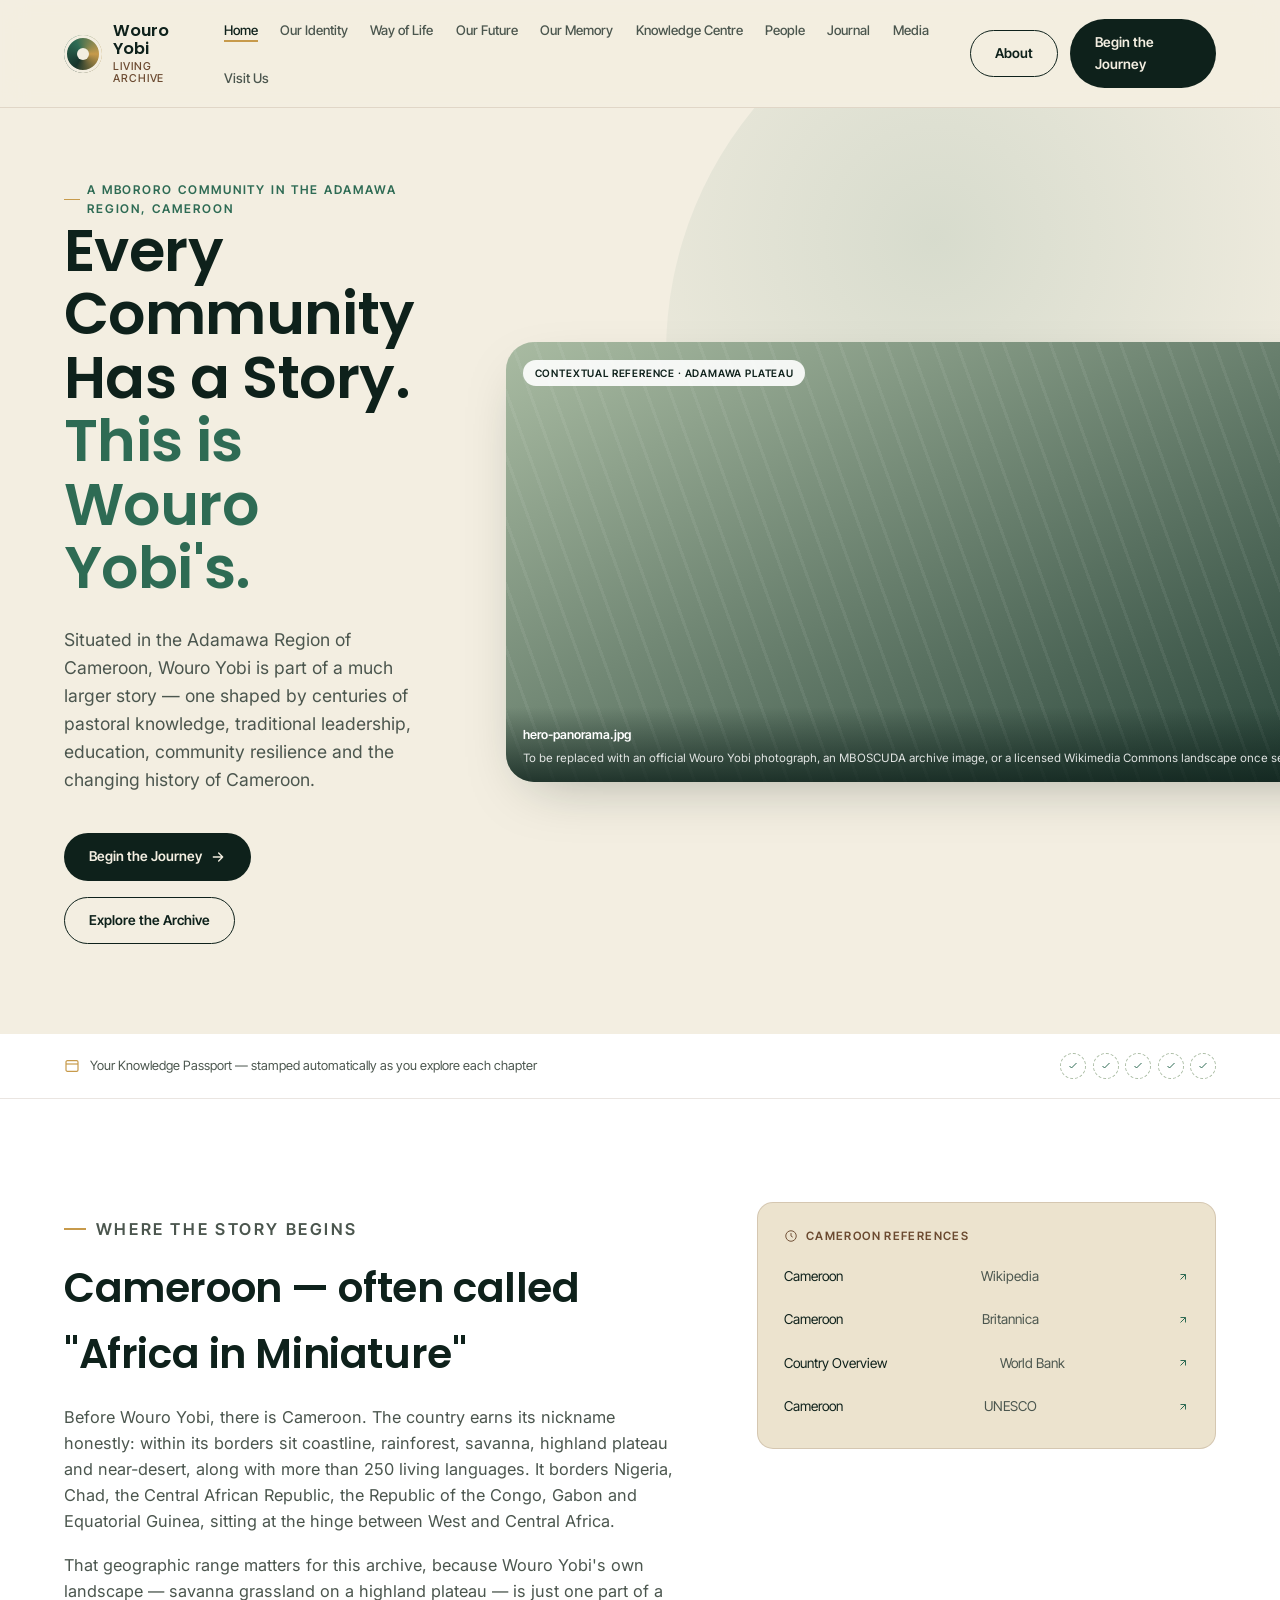
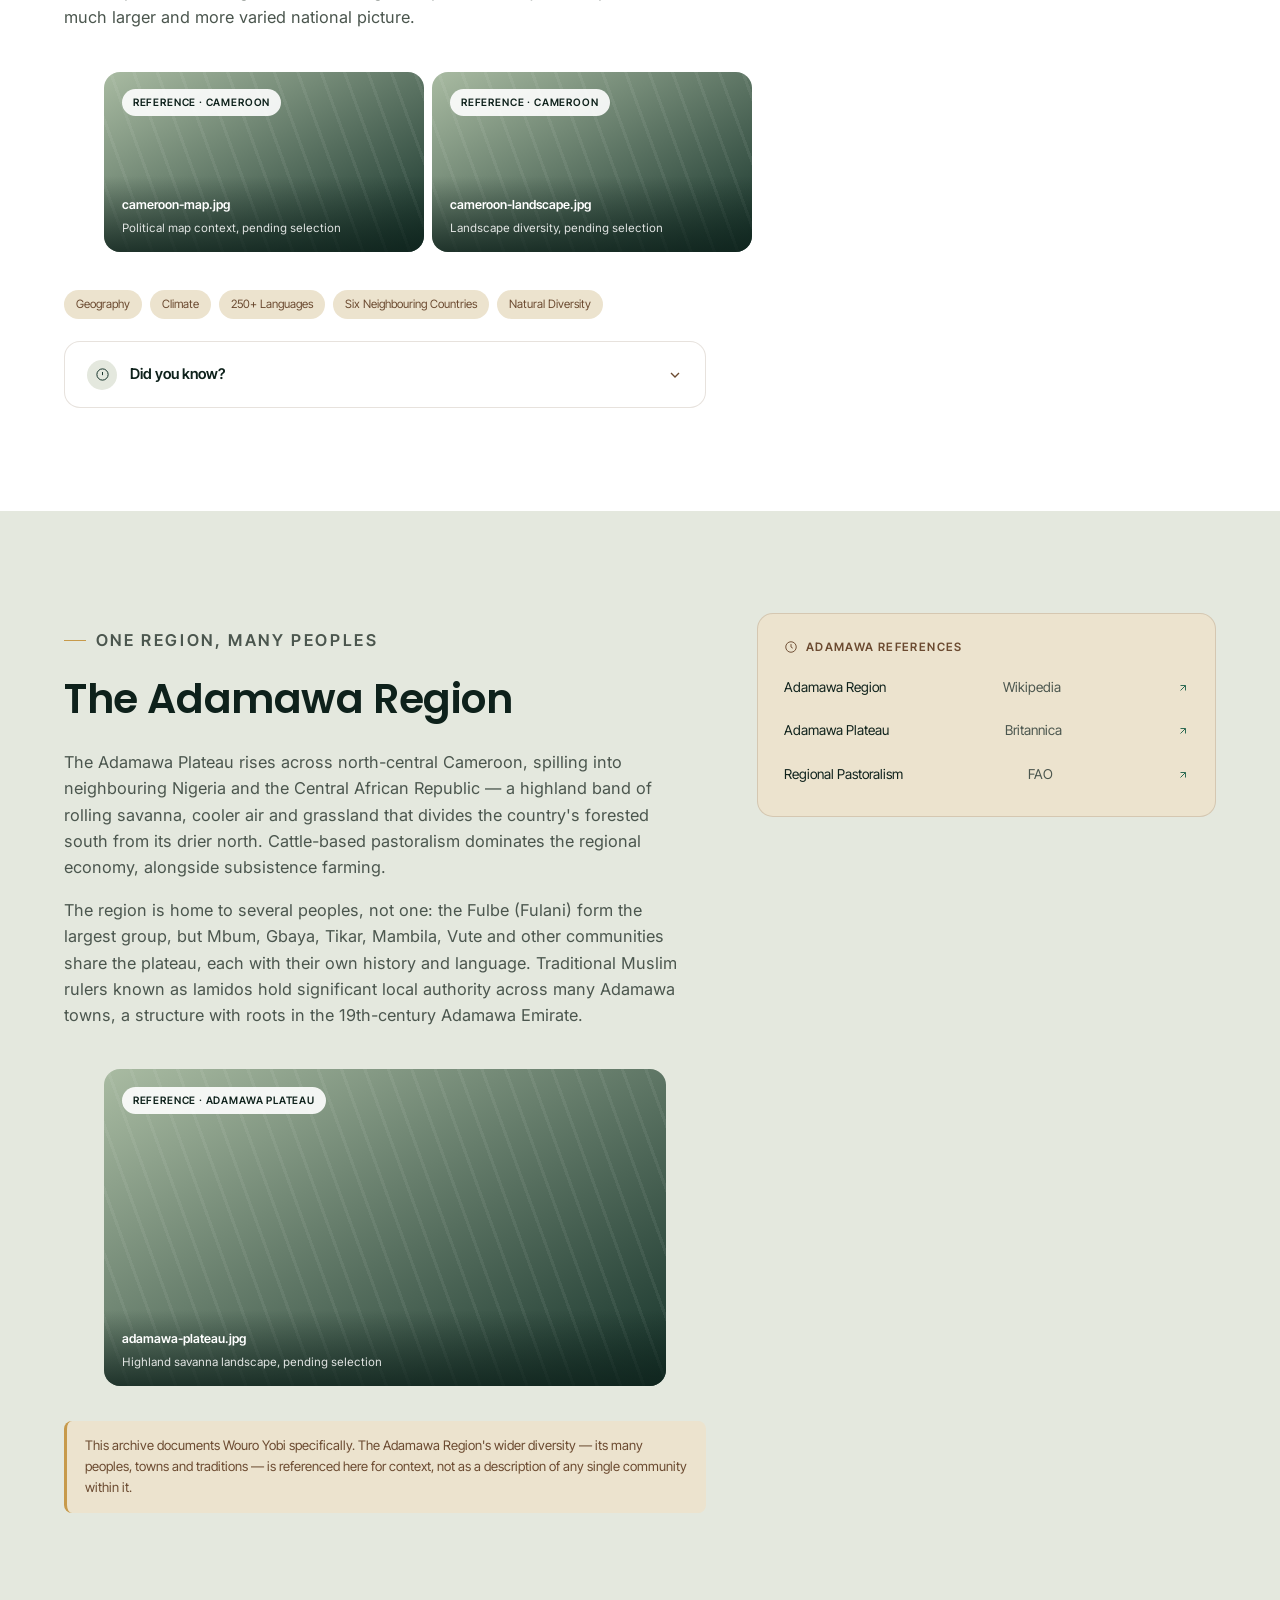
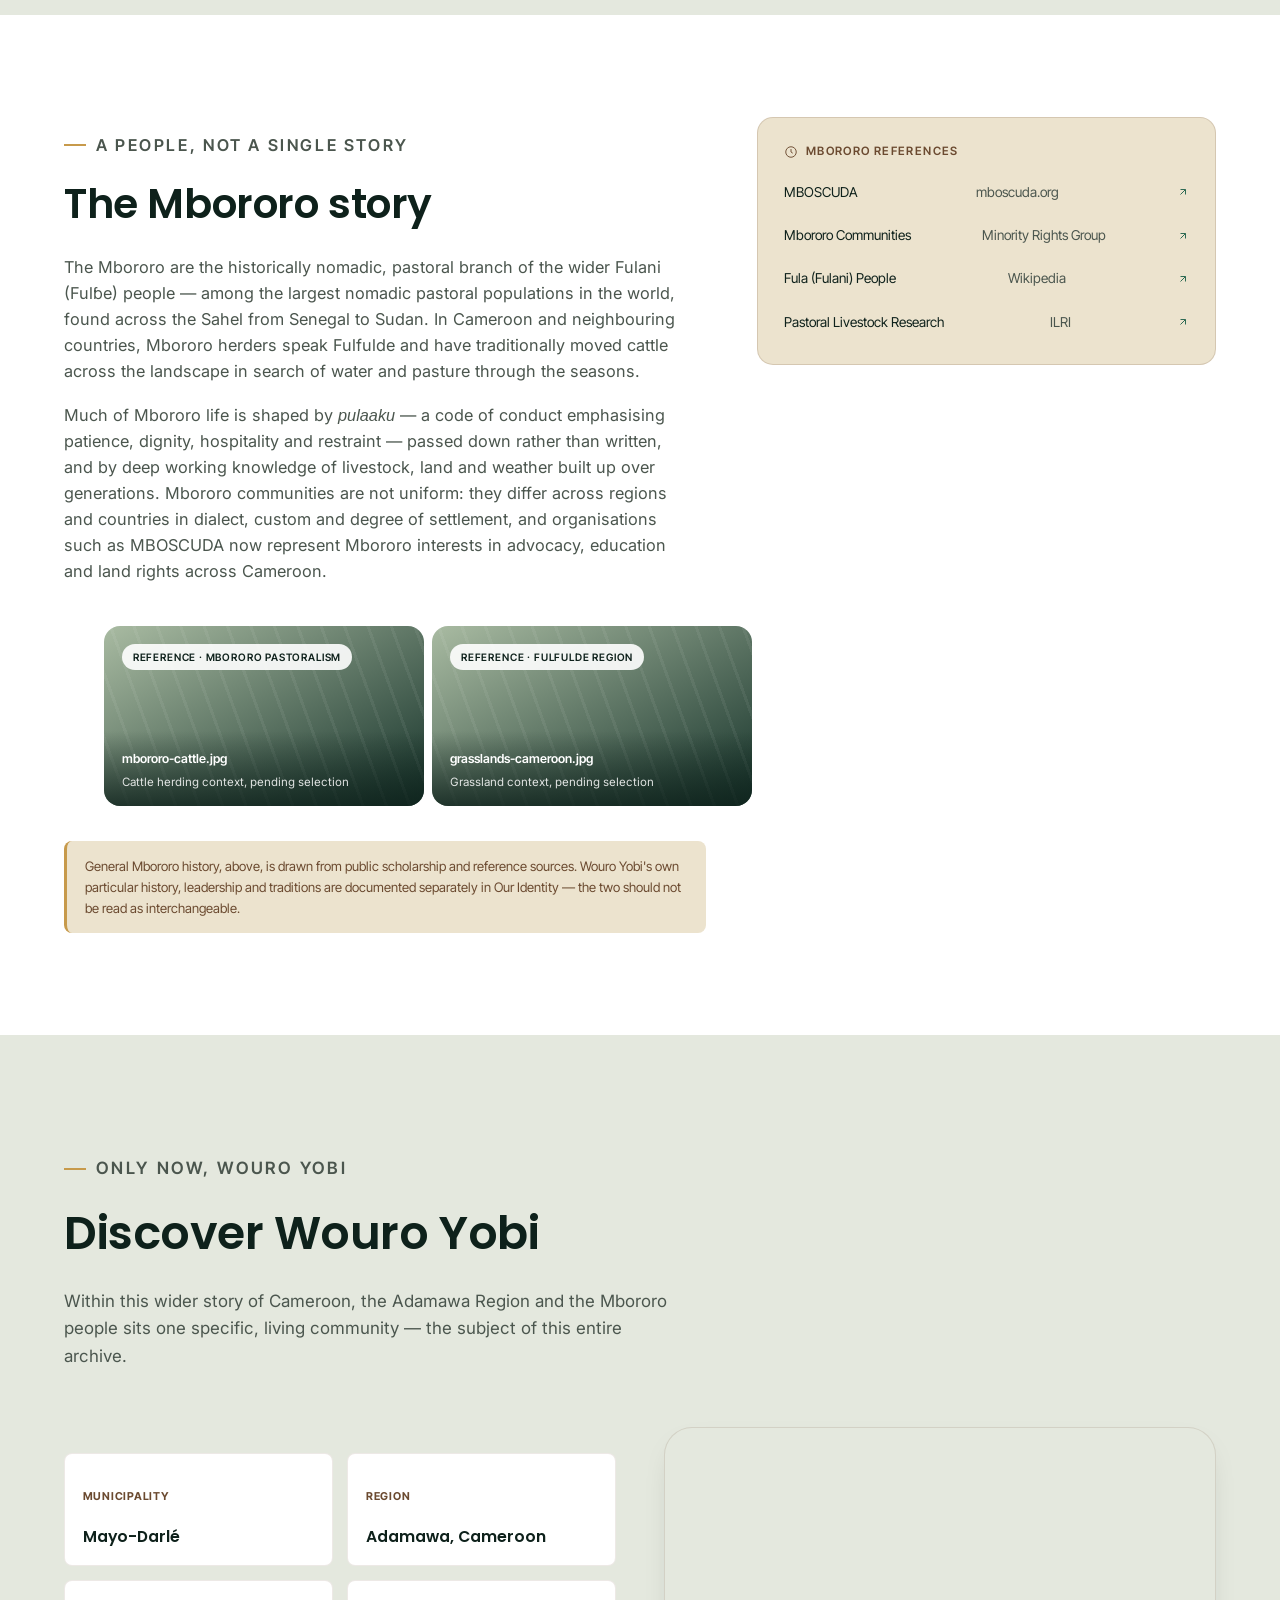
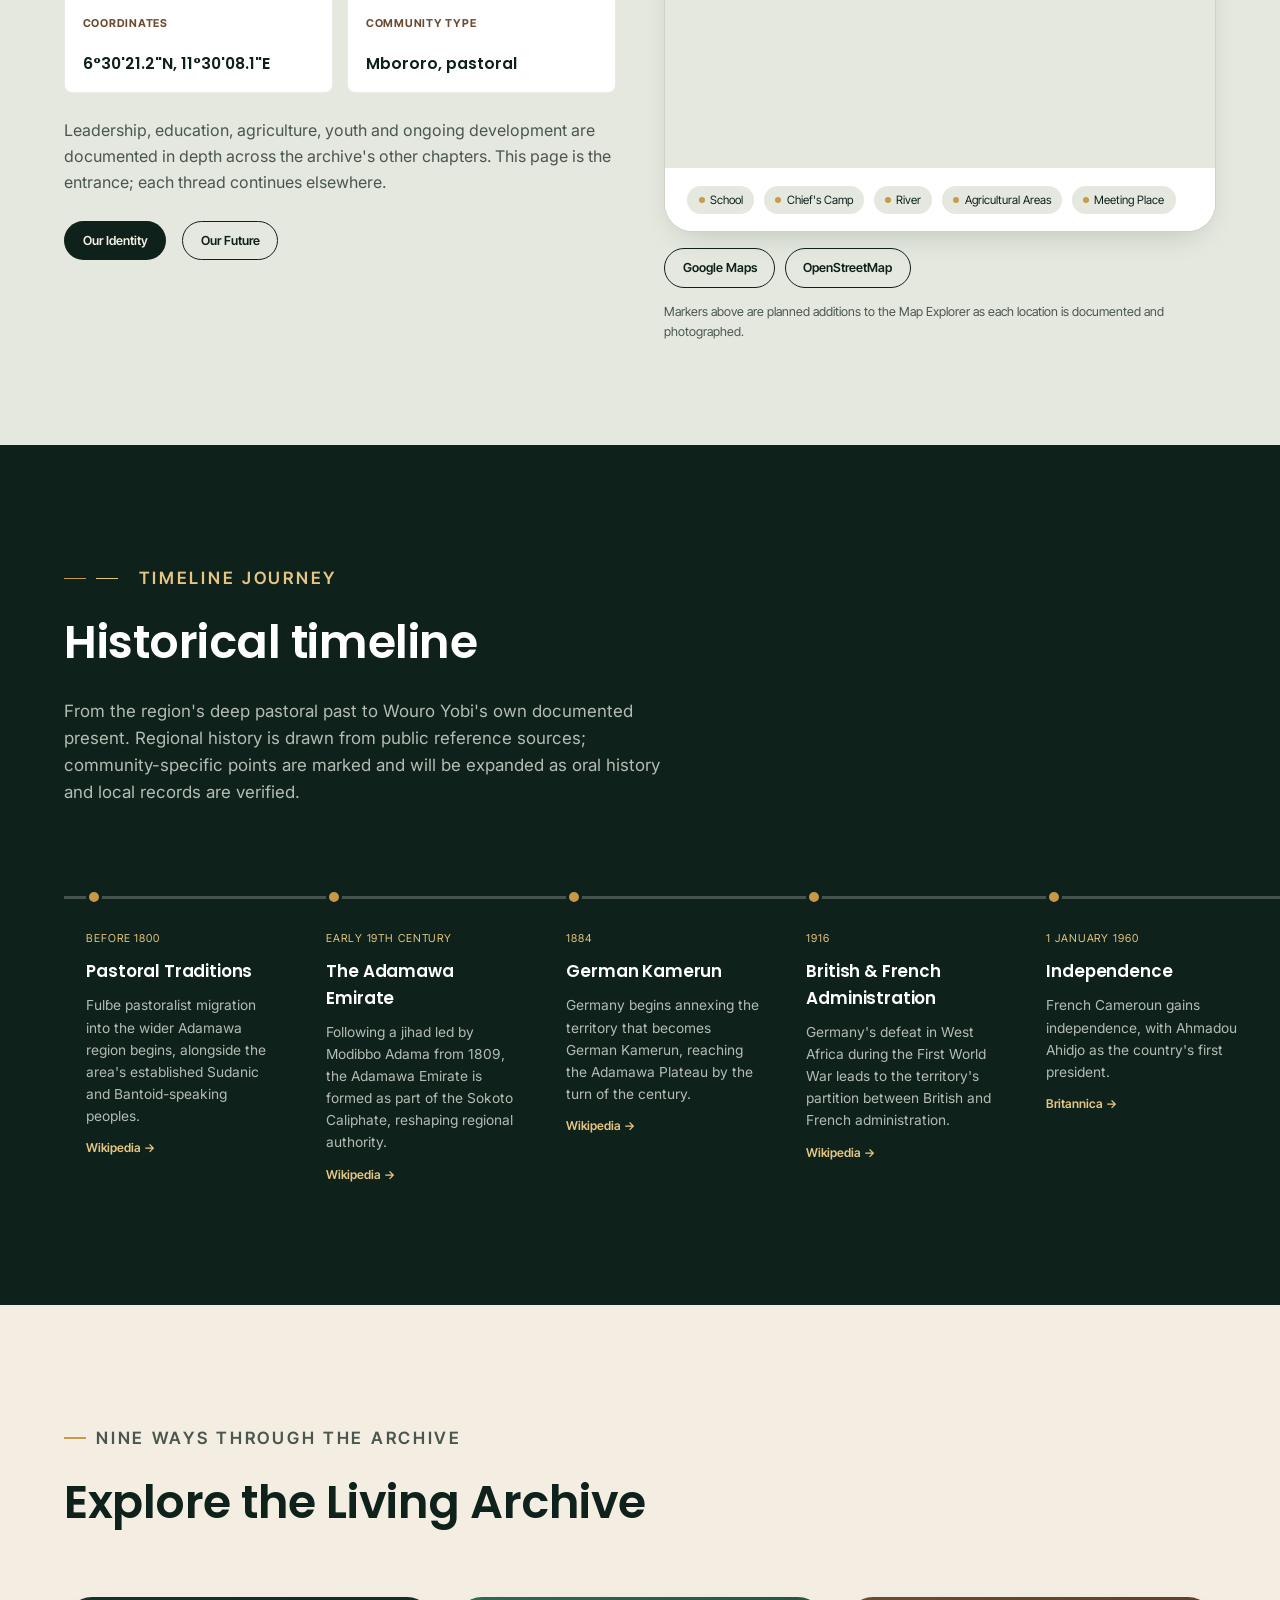
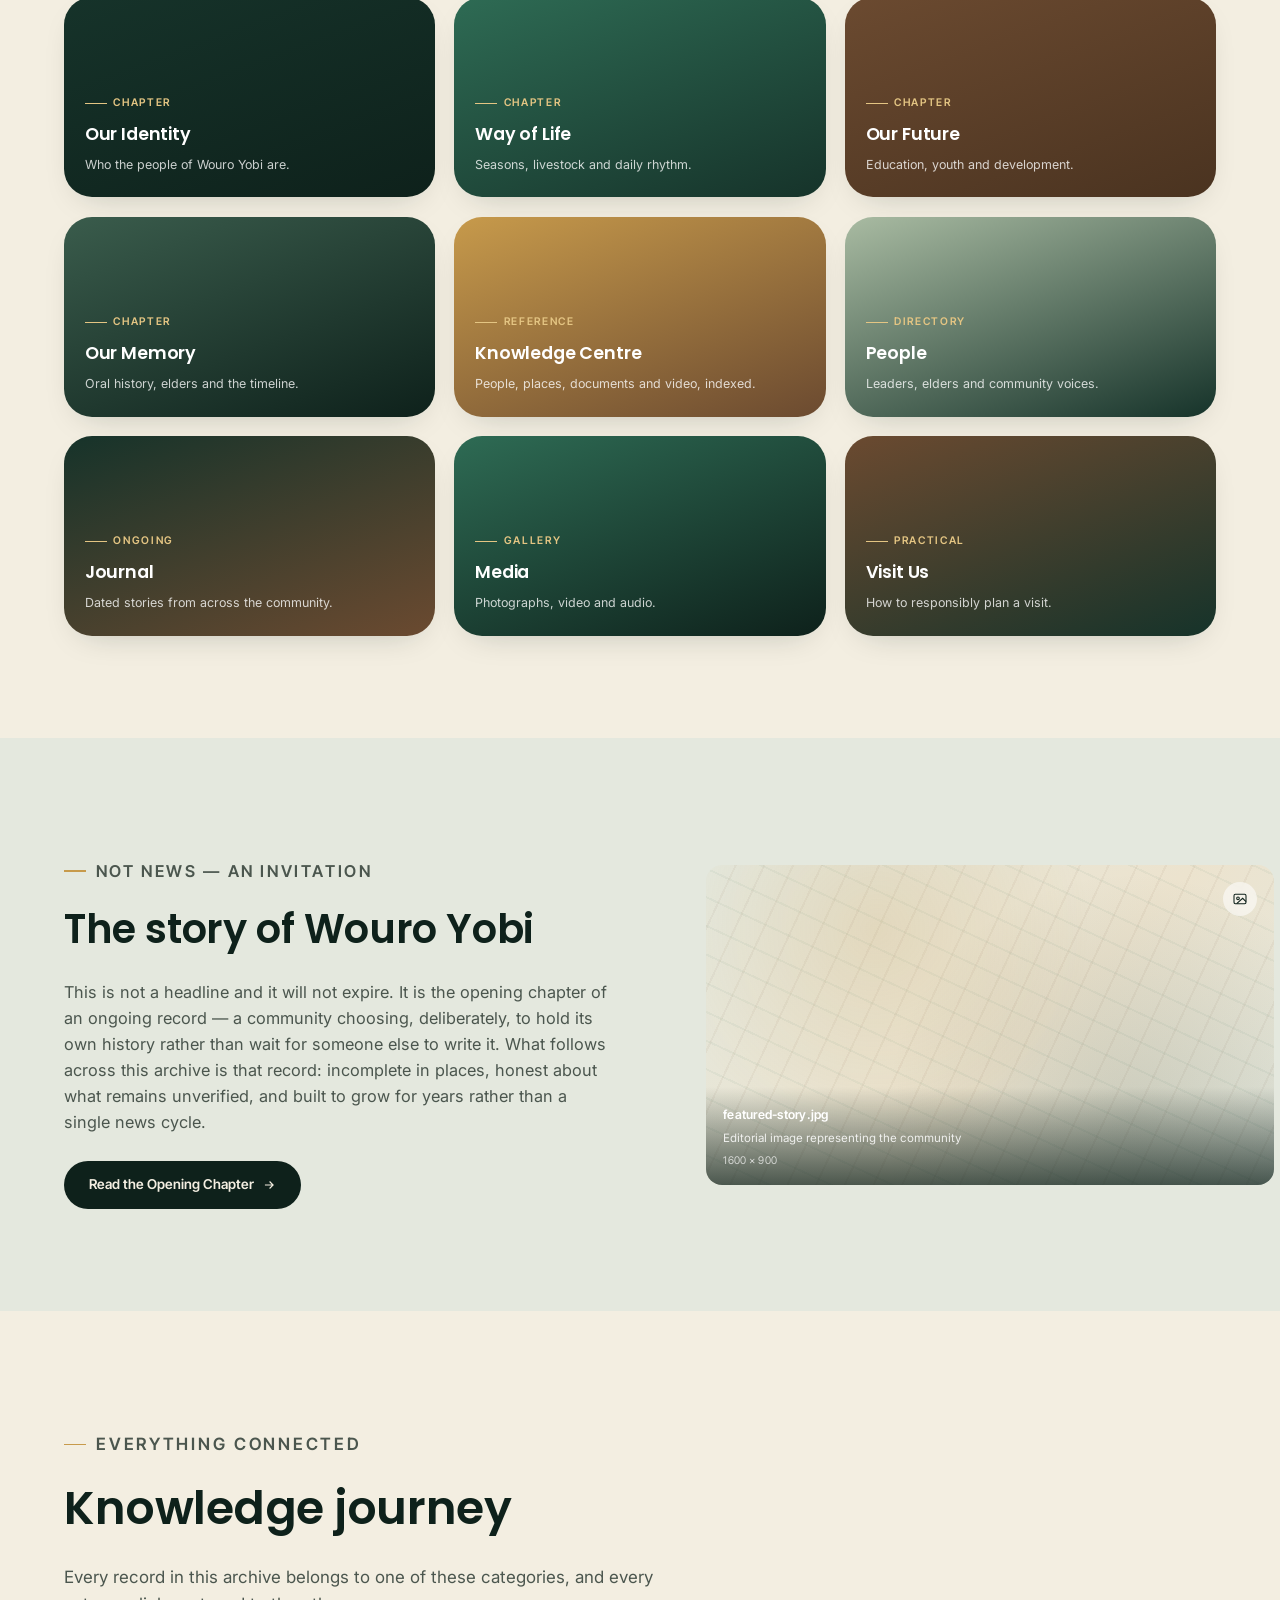
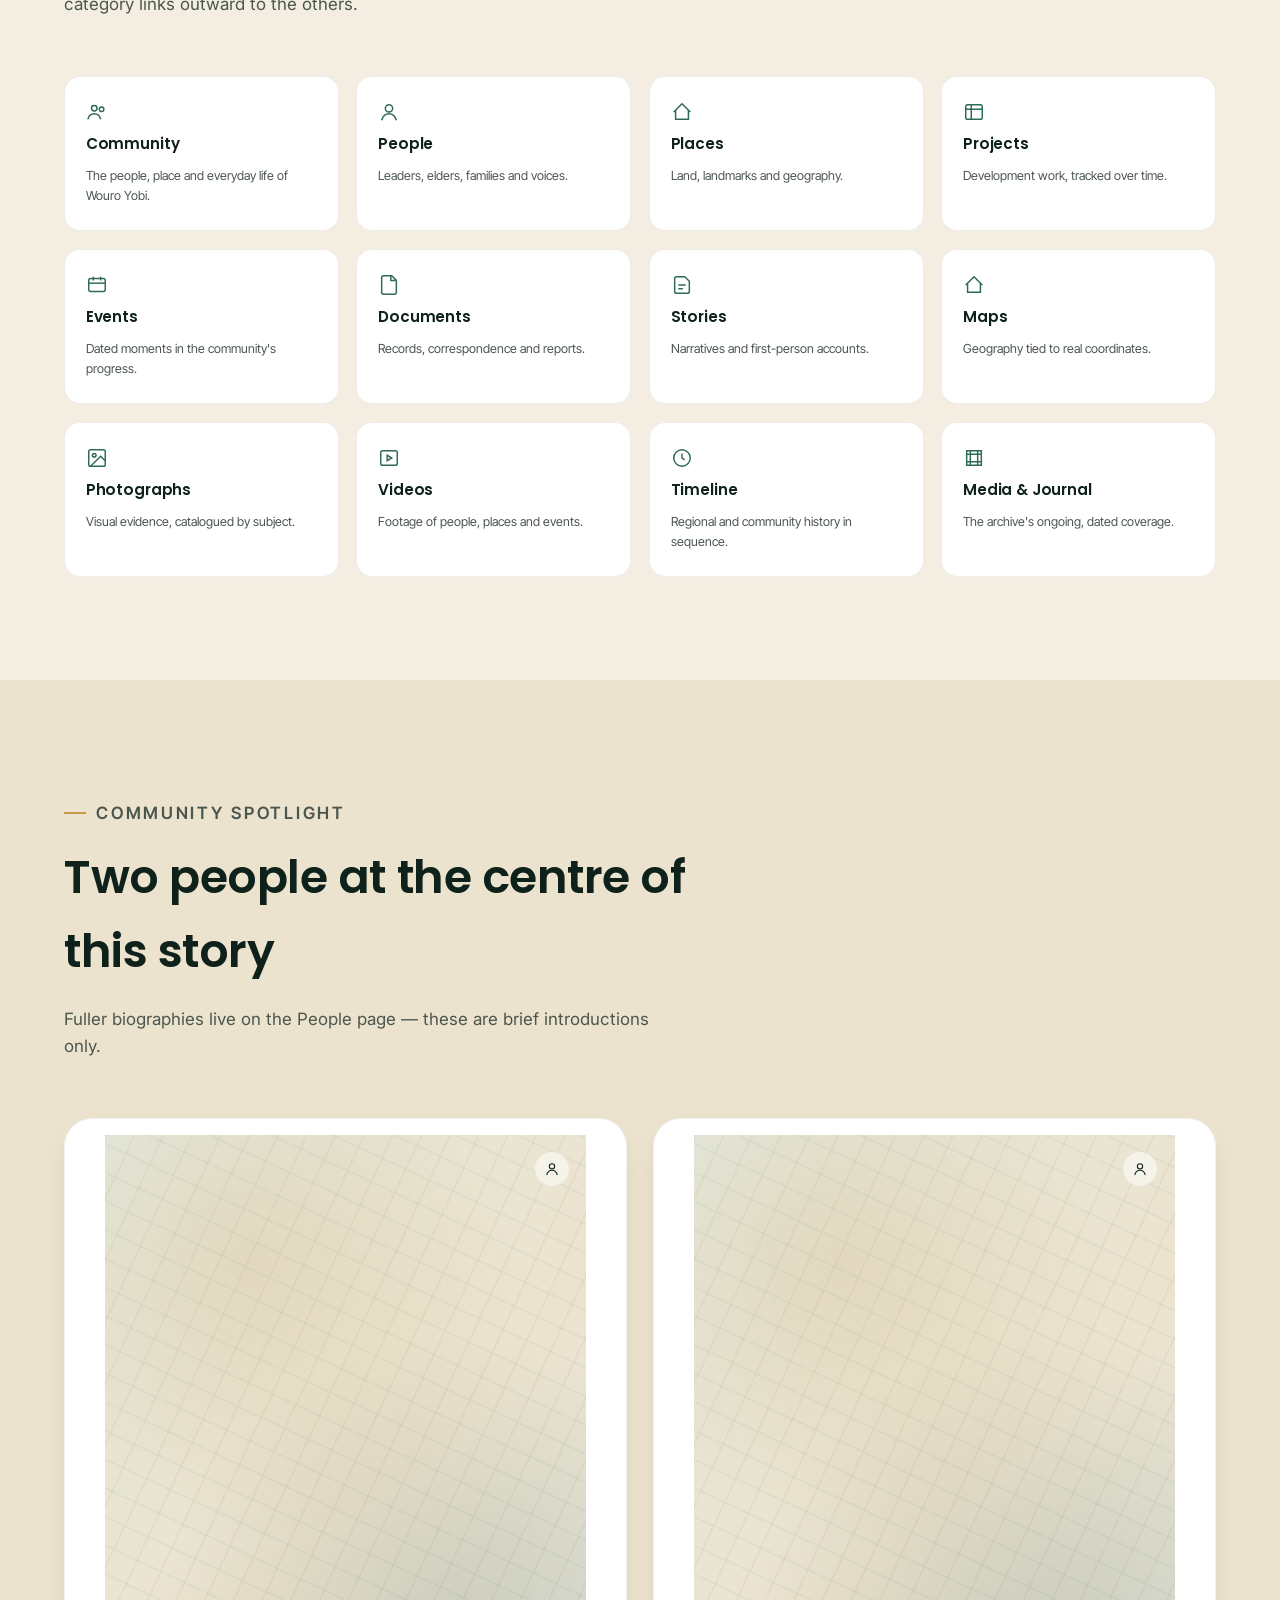
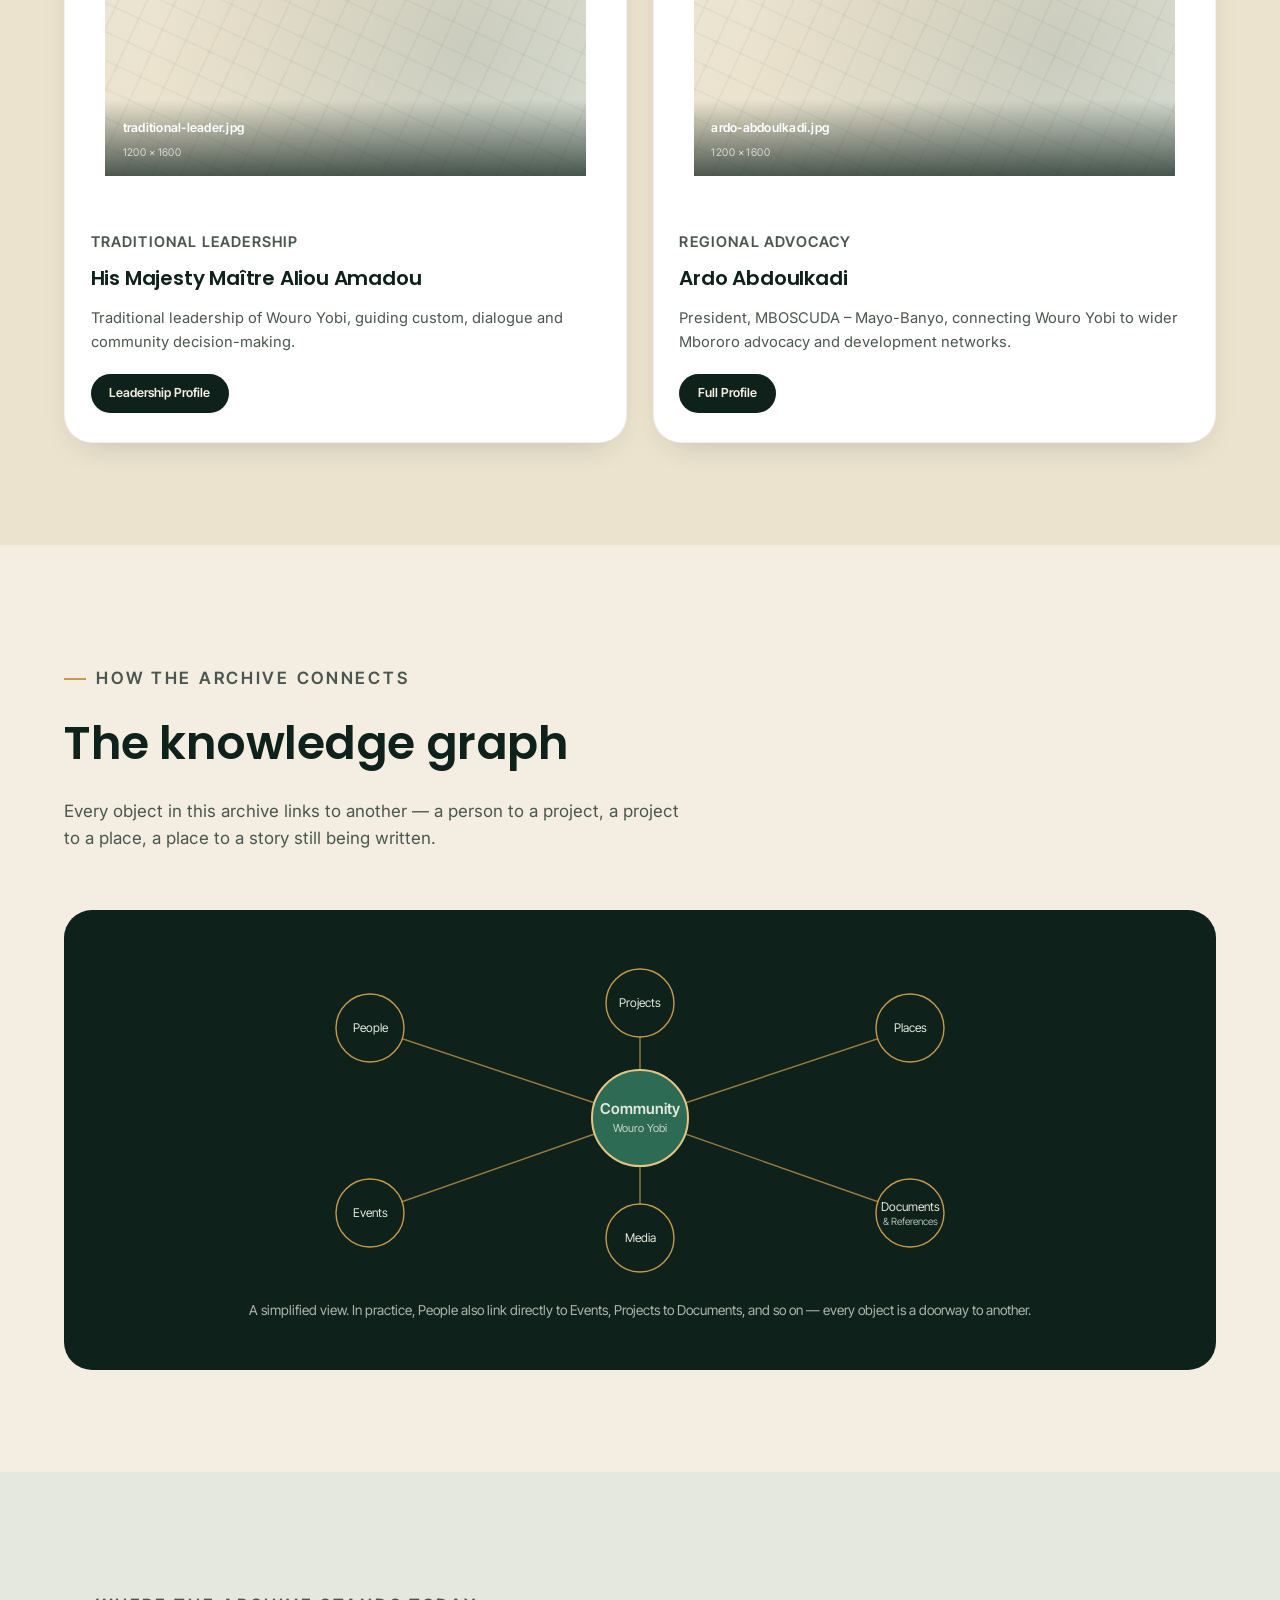
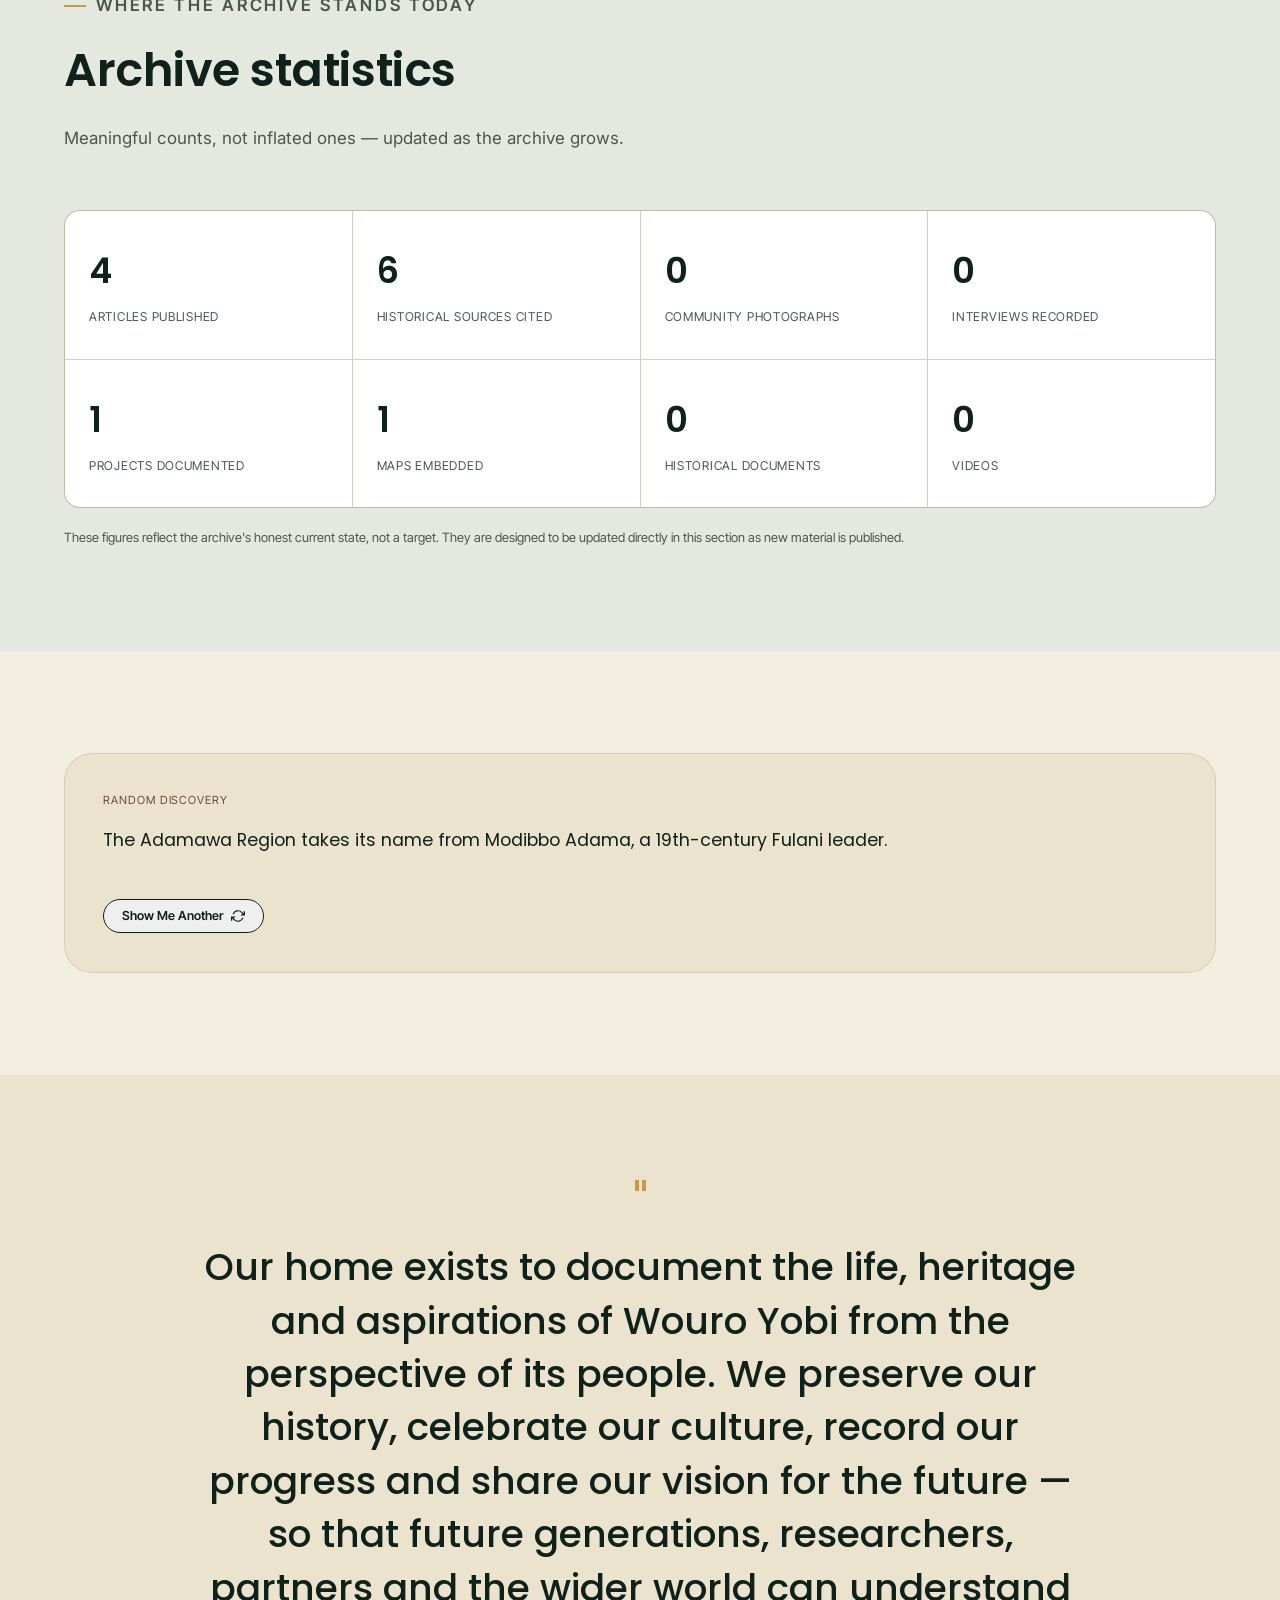
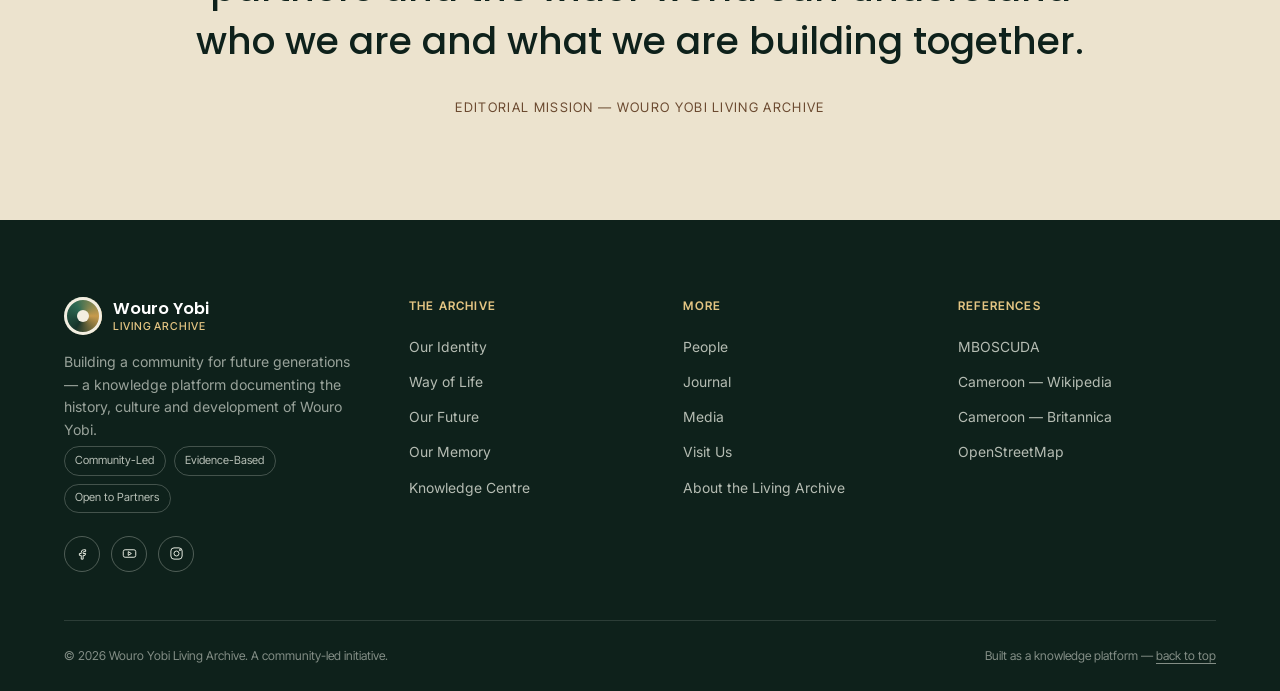
==== commit 2b8385b3: "Update index.html" ====
--- a/index.html
+++ b/index.html
@@ -1,3 +1,4 @@
+
 <!DOCTYPE html>
 <html lang="en">
 <head>
@@ -257,4 +258,636 @@
   /* ---------- random discovery ---------- */
   .discovery-box{background:var(--beige-warm); border-radius:var(--radius-lg); padding:clamp(1.8rem,3.5vw,2.4rem); border:1px solid rgba(107,74,48,0.14); display:flex; flex-direction:column; gap:1rem; align-items:flex-start;}
   .discovery-text{font-family:var(--font-display); font-size:1.1rem; color:var(--forest-deep); min-height:3.2em;}
-  .discovery-tag{font-family:var(--font-c
+  .discovery-tag{font-family:var(--font-caption); font-size:0.7rem; text-transform:uppercase; letter-spacing:0.08em; color:var(--brown);}
+
+  /* ---------- mission ---------- */
+  .mission{background:var(--beige-warm); text-align:center;}
+  .mission blockquote{max-width:56rem; margin:0 auto; font-family:var(--font-display); font-size:clamp(1.5rem, 3.4vw, 2.35rem); line-height:1.42; color:var(--forest-deep); font-weight:500;}
+  .mission cite{display:block; margin-top:1.8rem; font-family:var(--font-caption); font-style:normal; font-size:0.82rem; letter-spacing:0.1em; text-transform:uppercase; color:var(--brown);}
+  .mission-mark{font-family:var(--font-display); font-size:3.4rem; color:var(--gold); display:block; margin-bottom:0.6rem; line-height:1;}
+
+  /* ---------- footer ---------- */
+  footer.site-footer{background:var(--forest-deep); color:rgba(228,232,222,0.75); padding-top:clamp(3.5rem,6vw,5rem);}
+  .footer-top{display:grid; grid-template-columns:1.3fr 1fr 1fr 1.1fr; gap:2.5rem; padding-bottom:3rem; border-bottom:1px solid rgba(228,232,222,0.14);}
+  @media (max-width:880px){ .footer-top{grid-template-columns:1fr 1fr;} }
+  @media (max-width:560px){ .footer-top{grid-template-columns:1fr;} }
+  .footer-brand p{margin-top:1rem; font-size:0.88rem; max-width:32ch; color:rgba(228,232,222,0.65);}
+  .footer-social{display:flex; gap:0.7rem; margin-top:1.4rem;}
+  .footer-social a{width:36px; height:36px; border-radius:50%; border:1px solid rgba(228,232,222,0.3); display:grid; place-items:center; text-decoration:none;}
+  .footer-social a svg{width:15px; height:15px; stroke:var(--sage-pale);}
+  .footer-social a:hover{background:var(--gold); border-color:var(--gold);}
+  .footer-social a:hover svg{stroke:var(--forest-deep);}
+  .footer-col h4{font-family:var(--font-caption); font-size:0.74rem; text-transform:uppercase; letter-spacing:0.1em; color:var(--gold-soft); margin-bottom:1.1rem; font-weight:600;}
+  .footer-col ul{display:flex; flex-direction:column; gap:0.6rem;}
+  .footer-col a{text-decoration:none; font-size:0.87rem; color:rgba(228,232,222,0.78);}
+  .footer-col a:hover{color:var(--gold-soft);}
+  .footer-values{display:flex; flex-wrap:wrap; gap:0.5rem; margin-top:0.3rem;}
+  .footer-values li{font-family:var(--font-caption); font-size:0.7rem; padding:0.3rem 0.65rem; border:1px solid rgba(228,232,222,0.25); border-radius:999px; color:rgba(228,232,222,0.8);}
+  .footer-bottom{display:flex; justify-content:space-between; align-items:center; flex-wrap:wrap; gap:1rem; padding-block:1.6rem; font-family:var(--font-caption); font-size:0.76rem; color:rgba(228,232,222,0.55);}
+  .footer-bottom a{text-decoration:underline; text-underline-offset:3px;}
+
+  .back-to-top{position:fixed; right:1.6rem; bottom:1.6rem; z-index:120; width:46px; height:46px; border-radius:50%; background:var(--forest-deep); border:none; display:grid; place-items:center; box-shadow:var(--shadow-card); opacity:0; pointer-events:none; transform:translateY(10px); transition:opacity 0.35s var(--ease), transform 0.35s var(--ease);}
+  .back-to-top.is-visible{opacity:1; pointer-events:auto; transform:none;}
+  .back-to-top svg{width:18px; height:18px; stroke:var(--beige);}
+</style>
+</head>
+<body>
+
+<div class="reading-progress" id="readingProgress" aria-hidden="true"></div>
+<a class="skip-link" href="#main">Skip to main content</a>
+
+<!-- ============================================================
+     PERMANENT NAVIGATION — frozen, per Design Charter v1.0
+     ============================================================ -->
+<header class="site-header">
+  <div class="nav-row">
+    <a class="brand" href="index.html" aria-label="Wouro Yobi Living Archive, home">
+      <span class="brand-mark" aria-hidden="true"><span></span></span>
+      <span class="brand-name">Wouro Yobi<small>Living Archive</small></span>
+    </a>
+    <nav class="primary-nav" aria-label="Primary">
+      <ul>
+        <li><a href="index.html" aria-current="page">Home</a></li>
+        <li><a href="identity.html">Our Identity</a></li>
+        <li><a href="life.html">Way of Life</a></li>
+        <li><a href="future.html">Our Future</a></li>
+        <li><a href="memory.html">Our Memory</a></li>
+        <li><a href="index.html#knowledge-centre">Knowledge Centre</a></li>
+        <li><a href="people.html">People</a></li>
+        <li><a href="journal.html">Journal</a></li>
+        <li><a href="media.html">Media</a></li>
+        <li><a href="visit.html">Visit Us</a></li>
+      </ul>
+    </nav>
+    <div class="nav-actions">
+      <a class="btn btn-ghost" href="about.html">About</a>
+      <a class="btn btn-primary" href="#discover">Begin the Journey</a>
+      <button class="nav-toggle" aria-label="Open menu">
+        <svg width="24" height="24" viewBox="0 0 24 24" fill="none" stroke="#16332A" stroke-width="1.8"><path d="M3 6h18M3 12h18M3 18h18" stroke-linecap="round"/></svg>
+      </button>
+    </div>
+  </div>
+</header>
+
+<main id="main">
+
+  <!-- ============================================================
+       HERO
+       ============================================================ -->
+  <section class="hero" id="top">
+    <div class="hero-bg-shape" aria-hidden="true"></div>
+    <div class="wrap hero-grid">
+      <div class="hero-copy reveal">
+        <p class="eyebrow">A Mbororo Community in the Adamawa Region, Cameroon</p>
+        <h1>Every Community Has a Story.<br><em>This is Wouro Yobi's.</em></h1>
+        <p class="hero-sub">Situated in the Adamawa Region of Cameroon, Wouro Yobi is part of a much larger story — one shaped by centuries of pastoral knowledge, traditional leadership, education, community resilience and the changing history of Cameroon.</p>
+        <div class="hero-actions">
+          <a class="btn btn-primary" href="#discover">Begin the Journey
+            <svg width="16" height="16" viewBox="0 0 24 24" fill="none" stroke="currentColor" stroke-width="2"><path d="M5 12h14M13 6l6 6-6 6" stroke-linecap="round" stroke-linejoin="round"/></svg>
+          </a>
+          <a class="btn btn-ghost" href="#explore">Explore the Archive</a>
+        </div>
+      </div>
+      <div class="hero-visual reveal">
+        <figure class="ref ref-panorama" style="min-height:440px;">
+          <span class="ref-badge">Contextual reference · Adamawa Plateau</span>
+          <figcaption class="ref-caption">
+            <span class="fname">hero-panorama.jpg</span>
+            <span class="fdesc">To be replaced with an official Wouro Yobi photograph, an MBOSCUDA archive image, or a licensed Wikimedia Commons landscape once selected.</span>
+          </figcaption>
+        </figure>
+      </div>
+    </div>
+  </section>
+
+  <!-- ============================================================
+       KNOWLEDGE PASSPORT
+       ============================================================ -->
+  <div class="passport-bar">
+    <div class="wrap">
+      <span class="passport-label">
+        <svg viewBox="0 0 24 24" fill="none" stroke-width="1.8"><rect x="3" y="4" width="18" height="16" rx="2"/><path d="M3 9h18"/></svg>
+        Your Knowledge Passport — stamped automatically as you explore each chapter
+      </span>
+      <div class="passport-stamps" id="passportStamps" aria-label="Chapters explored">
+        <span class="passport-stamp" data-chapter="identity" title="Our Identity"><svg viewBox="0 0 24 24" fill="none" stroke-width="2"><path d="M5 12l4 4 10-10"/></svg></span>
+        <span class="passport-stamp" data-chapter="life" title="Way of Life"><svg viewBox="0 0 24 24" fill="none" stroke-width="2"><path d="M5 12l4 4 10-10"/></svg></span>
+        <span class="passport-stamp" data-chapter="future" title="Our Future"><svg viewBox="0 0 24 24" fill="none" stroke-width="2"><path d="M5 12l4 4 10-10"/></svg></span>
+        <span class="passport-stamp" data-chapter="memory" title="Our Memory"><svg viewBox="0 0 24 24" fill="none" stroke-width="2"><path d="M5 12l4 4 10-10"/></svg></span>
+        <span class="passport-stamp" data-chapter="knowledge-centre" title="Knowledge Centre"><svg viewBox="0 0 24 24" fill="none" stroke-width="2"><path d="M5 12l4 4 10-10"/></svg></span>
+      </div>
+    </div>
+  </div>
+
+  <!-- ============================================================
+       SECTION — CAMEROON
+       ============================================================ -->
+  <section class="narrative" aria-labelledby="cameroon-heading">
+    <div class="wrap narrative-grid">
+      <div class="narrative-body reveal">
+        <p class="eyebrow">Where the Story Begins</p>
+        <h2 id="cameroon-heading" style="font-size:clamp(1.9rem,3.2vw,2.6rem); margin-top:0.8rem;">Cameroon — often called "Africa in Miniature"</h2>
+        <p>Before Wouro Yobi, there is Cameroon. The country earns its nickname honestly: within its borders sit coastline, rainforest, savanna, highland plateau and near-desert, along with more than 250 living languages. It borders Nigeria, Chad, the Central African Republic, the Republic of the Congo, Gabon and Equatorial Guinea, sitting at the hinge between West and Central Africa.</p>
+        <p>That geographic range matters for this archive, because Wouro Yobi's own landscape — savanna grassland on a highland plateau — is just one part of a much larger and more varied national picture.</p>
+        <div class="narrative-media-grid">
+          <figure class="ref ref-wide"><span class="ref-badge">Reference · Cameroon</span><figcaption class="ref-caption"><span class="fname">cameroon-map.jpg</span><span class="fdesc">Political map context, pending selection</span></figcaption></figure>
+          <figure class="ref ref-wide"><span class="ref-badge">Reference · Cameroon</span><figcaption class="ref-caption"><span class="fname">cameroon-landscape.jpg</span><span class="fdesc">Landscape diversity, pending selection</span></figcaption></figure>
+        </div>
+        <ul class="narrative-tags"><li>Geography</li><li>Climate</li><li>250+ Languages</li><li>Six Neighbouring Countries</li><li>Natural Diversity</li></ul>
+        <details class="dyk">
+          <summary><span class="dyk-icon" aria-hidden="true"><svg viewBox="0 0 24 24" fill="none" stroke-width="1.6"><circle cx="12" cy="12" r="9"/><path d="M12 8v5M12 16h.01"/></svg></span>Did you know?<svg class="dyk-chevron" viewBox="0 0 24 24" fill="none" stroke="currentColor" stroke-width="2"><path d="M6 9l6 6 6-6"/></svg></summary>
+          <div class="dyk-body">Cameroon's nickname "Africa in Miniature" reflects the fact that nearly every major African ecosystem — coast, rainforest, savanna, mountain, semi-desert — can be found somewhere within the country.</div>
+        </details>
+      </div>
+      <aside class="knowledge-panel reveal" aria-label="Cameroon references">
+        <h4><svg viewBox="0 0 24 24" fill="none" stroke-width="1.6"><circle cx="12" cy="12" r="9"/><path d="M12 7v5l3 2"/></svg>Cameroon References</h4>
+        <ul>
+          <li><a href="https://en.wikipedia.org/wiki/Cameroon" target="_blank" rel="noopener">Cameroon <span class="src">Wikipedia</span><svg viewBox="0 0 24 24" fill="none" stroke-width="2"><path d="M7 17L17 7M7 7h10v10"/></svg></a></li>
+          <li><a href="https://www.britannica.com/place/Cameroon" target="_blank" rel="noopener">Cameroon <span class="src">Britannica</span><svg viewBox="0 0 24 24" fill="none" stroke-width="2"><path d="M7 17L17 7M7 7h10v10"/></svg></a></li>
+          <li><a href="https://www.worldbank.org/en/country/cameroon" target="_blank" rel="noopener">Country Overview <span class="src">World Bank</span><svg viewBox="0 0 24 24" fill="none" stroke-width="2"><path d="M7 17L17 7M7 7h10v10"/></svg></a></li>
+          <li><a href="https://www.unesco.org/en/countries/cm" target="_blank" rel="noopener">Cameroon <span class="src">UNESCO</span><svg viewBox="0 0 24 24" fill="none" stroke-width="2"><path d="M7 17L17 7M7 7h10v10"/></svg></a></li>
+        </ul>
+      </aside>
+    </div>
+  </section>
+
+  <!-- ============================================================
+       SECTION — THE ADAMAWA REGION
+       ============================================================ -->
+  <section class="narrative is-alt" aria-labelledby="adamawa-heading">
+    <div class="wrap narrative-grid">
+      <div class="narrative-body reveal">
+        <p class="eyebrow">One Region, Many Peoples</p>
+        <h2 id="adamawa-heading" style="font-size:clamp(1.9rem,3.2vw,2.6rem); margin-top:0.8rem;">The Adamawa Region</h2>
+        <p>The Adamawa Plateau rises across north-central Cameroon, spilling into neighbouring Nigeria and the Central African Republic — a highland band of rolling savanna, cooler air and grassland that divides the country's forested south from its drier north. Cattle-based pastoralism dominates the regional economy, alongside subsistence farming.</p>
+        <p>The region is home to several peoples, not one: the Fulbe (Fulani) form the largest group, but Mbum, Gbaya, Tikar, Mambila, Vute and other communities share the plateau, each with their own history and language. Traditional Muslim rulers known as lamidos hold significant local authority across many Adamawa towns, a structure with roots in the 19th-century Adamawa Emirate.</p>
+        <div class="narrative-media-grid">
+          <figure class="ref span-2 ref-wide"><span class="ref-badge">Reference · Adamawa Plateau</span><figcaption class="ref-caption"><span class="fname">adamawa-plateau.jpg</span><span class="fdesc">Highland savanna landscape, pending selection</span></figcaption></figure>
+        </div>
+        <div class="narrative-scope">This archive documents Wouro Yobi specifically. The Adamawa Region's wider diversity — its many peoples, towns and traditions — is referenced here for context, not as a description of any single community within it.</div>
+      </div>
+      <aside class="knowledge-panel reveal" aria-label="Adamawa references">
+        <h4><svg viewBox="0 0 24 24" fill="none" stroke-width="1.6"><circle cx="12" cy="12" r="9"/><path d="M12 7v5l3 2"/></svg>Adamawa References</h4>
+        <ul>
+          <li><a href="https://en.wikipedia.org/wiki/Adamawa_Region" target="_blank" rel="noopener">Adamawa Region <span class="src">Wikipedia</span><svg viewBox="0 0 24 24" fill="none" stroke-width="2"><path d="M7 17L17 7M7 7h10v10"/></svg></a></li>
+          <li><a href="https://www.britannica.com/place/Adamawa-Plateau" target="_blank" rel="noopener">Adamawa Plateau <span class="src">Britannica</span><svg viewBox="0 0 24 24" fill="none" stroke-width="2"><path d="M7 17L17 7M7 7h10v10"/></svg></a></li>
+          <li><a href="https://www.fao.org/" target="_blank" rel="noopener">Regional Pastoralism <span class="src">FAO</span><svg viewBox="0 0 24 24" fill="none" stroke-width="2"><path d="M7 17L17 7M7 7h10v10"/></svg></a></li>
+        </ul>
+      </aside>
+    </div>
+  </section>
+
+  <!-- ============================================================
+       SECTION — THE MBORORO STORY
+       ============================================================ -->
+  <section class="narrative" aria-labelledby="mbororo-heading">
+    <div class="wrap narrative-grid">
+      <div class="narrative-body reveal">
+        <p class="eyebrow">A People, Not a Single Story</p>
+        <h2 id="mbororo-heading" style="font-size:clamp(1.9rem,3.2vw,2.6rem); margin-top:0.8rem;">The Mbororo story</h2>
+        <p>The Mbororo are the historically nomadic, pastoral branch of the wider Fulani (Fulɓe) people — among the largest nomadic pastoral populations in the world, found across the Sahel from Senegal to Sudan. In Cameroon and neighbouring countries, Mbororo herders speak Fulfulde and have traditionally moved cattle across the landscape in search of water and pasture through the seasons.</p>
+        <p>Much of Mbororo life is shaped by <em>pulaaku</em> — a code of conduct emphasising patience, dignity, hospitality and restraint — passed down rather than written, and by deep working knowledge of livestock, land and weather built up over generations. Mbororo communities are not uniform: they differ across regions and countries in dialect, custom and degree of settlement, and organisations such as MBOSCUDA now represent Mbororo interests in advocacy, education and land rights across Cameroon.</p>
+        <div class="narrative-media-grid">
+          <figure class="ref ref-wide"><span class="ref-badge">Reference · Mbororo pastoralism</span><figcaption class="ref-caption"><span class="fname">mbororo-cattle.jpg</span><span class="fdesc">Cattle herding context, pending selection</span></figcaption></figure>
+          <figure class="ref ref-wide"><span class="ref-badge">Reference · Fulfulde region</span><figcaption class="ref-caption"><span class="fname">grasslands-cameroon.jpg</span><span class="fdesc">Grassland context, pending selection</span></figcaption></figure>
+        </div>
+        <div class="narrative-scope">General Mbororo history, above, is drawn from public scholarship and reference sources. Wouro Yobi's own particular history, leadership and traditions are documented separately in Our Identity — the two should not be read as interchangeable.</div>
+      </div>
+      <aside class="knowledge-panel reveal" aria-label="Mbororo references">
+        <h4><svg viewBox="0 0 24 24" fill="none" stroke-width="1.6"><circle cx="12" cy="12" r="9"/><path d="M12 7v5l3 2"/></svg>Mbororo References</h4>
+        <ul>
+          <li><a href="https://mboscuda.org/" target="_blank" rel="noopener">MBOSCUDA <span class="src">mboscuda.org</span><svg viewBox="0 0 24 24" fill="none" stroke-width="2"><path d="M7 17L17 7M7 7h10v10"/></svg></a></li>
+          <li><a href="https://minorityrights.org/communities/mbororo-2/" target="_blank" rel="noopener">Mbororo Communities <span class="src">Minority Rights Group</span><svg viewBox="0 0 24 24" fill="none" stroke-width="2"><path d="M7 17L17 7M7 7h10v10"/></svg></a></li>
+          <li><a href="https://en.wikipedia.org/wiki/Fula_people" target="_blank" rel="noopener">Fula (Fulani) People <span class="src">Wikipedia</span><svg viewBox="0 0 24 24" fill="none" stroke-width="2"><path d="M7 17L17 7M7 7h10v10"/></svg></a></li>
+          <li><a href="https://www.ilri.org/" target="_blank" rel="noopener">Pastoral Livestock Research <span class="src">ILRI</span><svg viewBox="0 0 24 24" fill="none" stroke-width="2"><path d="M7 17L17 7M7 7h10v10"/></svg></a></li>
+        </ul>
+      </aside>
+    </div>
+  </section>
+
+  <!-- ============================================================
+       SECTION — DISCOVER WOURO YOBI + MAP EXPLORER
+       ============================================================ -->
+  <section id="discover" class="narrative is-alt" aria-labelledby="discover-heading">
+    <div class="wrap">
+      <div class="section-head reveal">
+        <p class="eyebrow">Only Now, Wouro Yobi</p>
+        <h2 id="discover-heading">Discover Wouro Yobi</h2>
+        <p>Within this wider story of Cameroon, the Adamawa Region and the Mbororo people sits one specific, living community — the subject of this entire archive.</p>
+      </div>
+      <div class="discover-grid">
+        <div class="reveal">
+          <div class="discover-facts">
+            <div class="discover-fact"><h5>Municipality</h5><p>Mayo-Darlé</p></div>
+            <div class="discover-fact"><h5>Region</h5><p>Adamawa, Cameroon</p></div>
+            <div class="discover-fact"><h5>Coordinates</h5><p>6°30'21.2"N, 11°30'08.1"E</p></div>
+            <div class="discover-fact"><h5>Community Type</h5><p>Mbororo, pastoral</p></div>
+          </div>
+          <p style="margin-top:1.6rem; color:var(--ink-soft); font-size:1rem;">Leadership, education, agriculture, youth and ongoing development are documented in depth across the archive's other chapters. This page is the entrance; each thread continues elsewhere.</p>
+          <div class="hero-actions" style="margin-top:1.6rem;">
+            <a class="btn btn-primary btn-sm" href="identity.html">Our Identity</a>
+            <a class="btn btn-ghost btn-sm" href="future.html">Our Future</a>
+          </div>
+        </div>
+        <div class="reveal">
+          <div class="map-frame">
+            <iframe src="https://www.google.com/maps?q=6.505889,11.502250&output=embed" title="Map Explorer showing the approximate location of Wouro Yobi" loading="lazy" referrerpolicy="no-referrer-when-downgrade"></iframe>
+            <div class="map-legend" aria-label="Future map markers">
+              <span>School</span><span>Chief's Camp</span><span>River</span><span>Agricultural Areas</span><span>Meeting Place</span>
+            </div>
+          </div>
+          <div class="map-actions">
+            <a class="btn btn-ghost btn-sm" href="https://www.google.com/maps?q=6.505889,11.502250" target="_blank" rel="noopener">Google Maps</a>
+            <a class="btn btn-ghost btn-sm" href="https://www.openstreetmap.org/" target="_blank" rel="noopener">OpenStreetMap</a>
+          </div>
+          <p style="margin-top:0.9rem; font-family:var(--font-caption); font-size:0.78rem; color:var(--ink-soft);">Markers above are planned additions to the Map Explorer as each location is documented and photographed.</p>
+        </div>
+      </div>
+    </div>
+  </section>
+
+  <!-- ============================================================
+       HISTORICAL TIMELINE
+       ============================================================ -->
+  <section style="background:var(--forest-deep); color:var(--sage-pale);" aria-labelledby="timeline-heading">
+    <div class="wrap">
+      <div class="section-head reveal">
+        <p class="eyebrow" style="color:var(--gold-soft);"><span style="display:inline-block; width:22px; height:1.5px; background:var(--gold-soft); margin-right:0.6em; vertical-align:middle;"></span>Timeline Journey</p>
+        <h2 id="timeline-heading" style="color:var(--white);">Historical timeline</h2>
+        <p style="color:rgba(228,232,222,0.78);">From the region's deep pastoral past to Wouro Yobi's own documented present. Regional history is drawn from public reference sources; community-specific points are marked and will be expanded as oral history and local records are verified.</p>
+      </div>
+      <div class="timeline-track reveal">
+        <div class="timeline-stop"><span class="timeline-era">Before 1800</span><h4>Pastoral Traditions</h4><p>Fulɓe pastoralist migration into the wider Adamawa region begins, alongside the area's established Sudanic and Bantoid-speaking peoples.</p><a href="https://en.wikipedia.org/wiki/Adamawa_Region" target="_blank" rel="noopener">Wikipedia →</a></div>
+        <div class="timeline-stop"><span class="timeline-era">Early 19th Century</span><h4>The Adamawa Emirate</h4><p>Following a jihad led by Modibbo Adama from 1809, the Adamawa Emirate is formed as part of the Sokoto Caliphate, reshaping regional authority.</p><a href="https://en.wikipedia.org/wiki/Adamawa_Emirate" target="_blank" rel="noopener">Wikipedia →</a></div>
+        <div class="timeline-stop"><span class="timeline-era">1884</span><h4>German Kamerun</h4><p>Germany begins annexing the territory that becomes German Kamerun, reaching the Adamawa Plateau by the turn of the century.</p><a href="https://en.wikipedia.org/wiki/Kamerun" target="_blank" rel="noopener">Wikipedia →</a></div>
+        <div class="timeline-stop"><span class="timeline-era">1916</span><h4>British &amp; French Administration</h4><p>Germany's defeat in West Africa during the First World War leads to the territory's partition between British and French administration.</p><a href="https://en.wikipedia.org/wiki/British_Cameroons" target="_blank" rel="noopener">Wikipedia →</a></div>
+        <div class="timeline-stop"><span class="timeline-era">1 January 1960</span><h4>Independence</h4><p>French Cameroun gains independence, with Ahmadou Ahidjo as the country's first president.</p><a href="https://www.britannica.com/place/Cameroon/Moving-toward-independence" target="_blank" rel="noopener">Britannica →</a></div>
+        <div class="timeline-stop"><span class="timeline-era">1 October 1961</span><h4>Reunification</h4><p>Following a UN-supervised plebiscite, the former British Southern Cameroons unites with French Cameroun to form the Federal Republic of Cameroon.</p><a href="https://en.wikipedia.org/wiki/Unification_Day_(Cameroon)" target="_blank" rel="noopener">Wikipedia →</a></div>
+        <div class="timeline-stop"><span class="timeline-era">20th Century</span><h4>Modern Adamawa</h4><p>The Adamawa becomes one of Cameroon's ten administrative regions, with Ngaoundéré as its capital and tin mining active near Mayo-Darlé.</p><a href="https://en.wikipedia.org/wiki/Adamawa_Region" target="_blank" rel="noopener">Wikipedia →</a></div>
+        <div class="timeline-stop is-community"><span class="timeline-era">Documenting</span><h4>Mayo-Darlé &amp; Wouro Yobi</h4><p>Wouro Yobi's own founding and early history are being traced through elder interviews — see Our Memory.</p><a href="memory.html">Our Memory →</a></div>
+        <div class="timeline-stop is-community"><span class="timeline-era">In Progress</span><h4>Kindergarten Expansion</h4><p>New classrooms extend early education access for the community's youngest children.</p><a href="future.html#initiative">Our Future →</a></div>
+        <div class="timeline-stop is-community"><span class="timeline-era">Today</span><h4>The Living Archive</h4><p>This documentation project begins, gathering and verifying evidence as it becomes available.</p><a href="about.html">About the Archive →</a></div>
+      </div>
+    </div>
+  </section>
+
+  <!-- ============================================================
+       EXPLORE THE LIVING ARCHIVE — nine cards
+       ============================================================ -->
+  <section id="explore" aria-labelledby="explore-heading">
+    <div class="wrap">
+      <div class="section-head reveal">
+        <p class="eyebrow">Nine Ways Through the Archive</p>
+        <h2 id="explore-heading">Explore the Living Archive</h2>
+      </div>
+      <div class="explore-grid reveal">
+        <a class="explore-card" href="identity.html"><div class="explore-content"><p class="eyebrow">Chapter</p><h3>Our Identity</h3><p>Who the people of Wouro Yobi are.</p></div></a>
+        <a class="explore-card" href="life.html"><div class="explore-content"><p class="eyebrow">Chapter</p><h3>Way of Life</h3><p>Seasons, livestock and daily rhythm.</p></div></a>
+        <a class="explore-card" href="future.html"><div class="explore-content"><p class="eyebrow">Chapter</p><h3>Our Future</h3><p>Education, youth and development.</p></div></a>
+        <a class="explore-card" href="memory.html"><div class="explore-content"><p class="eyebrow">Chapter</p><h3>Our Memory</h3><p>Oral history, elders and the timeline.</p></div></a>
+        <a class="explore-card" href="index.html#knowledge-centre"><div class="explore-content"><p class="eyebrow">Reference</p><h3>Knowledge Centre</h3><p>People, places, documents and video, indexed.</p></div></a>
+        <a class="explore-card" href="people.html"><div class="explore-content"><p class="eyebrow">Directory</p><h3>People</h3><p>Leaders, elders and community voices.</p></div></a>
+        <a class="explore-card" href="journal.html"><div class="explore-content"><p class="eyebrow">Ongoing</p><h3>Journal</h3><p>Dated stories from across the community.</p></div></a>
+        <a class="explore-card" href="media.html"><div class="explore-content"><p class="eyebrow">Gallery</p><h3>Media</h3><p>Photographs, video and audio.</p></div></a>
+        <a class="explore-card" href="visit.html"><div class="explore-content"><p class="eyebrow">Practical</p><h3>Visit Us</h3><p>How to responsibly plan a visit.</p></div></a>
+      </div>
+    </div>
+  </section>
+
+  <!-- ============================================================
+       FEATURED STORY
+       ============================================================ -->
+  <section style="background:var(--sage-pale);" aria-labelledby="featured-heading">
+    <div class="wrap featured-story">
+      <div class="reveal">
+        <p class="eyebrow">Not News — An Invitation</p>
+        <h2 id="featured-heading" style="font-size:clamp(1.9rem,3.2vw,2.5rem); margin-top:0.8rem;">The story of Wouro Yobi</h2>
+        <p>This is not a headline and it will not expire. It is the opening chapter of an ongoing record — a community choosing, deliberately, to hold its own history rather than wait for someone else to write it. What follows across this archive is that record: incomplete in places, honest about what remains unverified, and built to grow for years rather than a single news cycle.</p>
+        <a class="btn btn-primary" href="identity.html">Read the Opening Chapter
+          <svg width="14" height="14" viewBox="0 0 24 24" fill="none" stroke="currentColor" stroke-width="2"><path d="M5 12h14M13 6l6 6-6 6"/></svg>
+        </a>
+      </div>
+      <figure class="ph ph-wide reveal" style="min-height:320px;">
+        <div class="ph-icon" aria-hidden="true"><svg viewBox="0 0 24 24" fill="none" stroke-width="1.6"><rect x="3" y="5" width="18" height="14" rx="2"/><circle cx="9" cy="11" r="2"/><path d="M21 16l-5-5-9 8"/></svg></div>
+        <figcaption class="ph-caption"><span class="fname">featured-story.jpg</span><span class="fdesc">Editorial image representing the community</span><span class="fdim">1600 × 900</span></figcaption>
+      </figure>
+    </div>
+  </section>
+
+  <!-- ============================================================
+       KNOWLEDGE JOURNEY
+       ============================================================ -->
+  <section id="knowledge-centre" aria-labelledby="knowledge-heading">
+    <div class="wrap">
+      <div class="section-head reveal">
+        <p class="eyebrow">Everything Connected</p>
+        <h2 id="knowledge-heading">Knowledge journey</h2>
+        <p>Every record in this archive belongs to one of these categories, and every category links outward to the others.</p>
+      </div>
+      <div class="journey-grid reveal reveal-stagger">
+        <div class="journey-cell" style="--i:0"><svg viewBox="0 0 24 24" fill="none" stroke-width="1.6"><circle cx="9" cy="8" r="3"/><path d="M2 20c1-4 3.5-6 7-6s6 2 7 6"/><circle cx="17" cy="9" r="2.5"/></svg><h4>Community</h4><span>The people, place and everyday life of Wouro Yobi.</span></div>
+        <div class="journey-cell" style="--i:1"><svg viewBox="0 0 24 24" fill="none" stroke-width="1.6"><circle cx="12" cy="8" r="4"/><path d="M4 21c1.5-5 5-7 8-7s6.5 2 8 7"/></svg><h4>People</h4><span>Leaders, elders, families and voices.</span></div>
+        <div class="journey-cell" style="--i:2"><svg viewBox="0 0 24 24" fill="none" stroke-width="1.6"><path d="M3 12l9-9 9 9"/><path d="M5 10v10h14V10"/></svg><h4>Places</h4><span>Land, landmarks and geography.</span></div>
+        <div class="journey-cell" style="--i:3"><svg viewBox="0 0 24 24" fill="none" stroke-width="1.6"><rect x="3" y="4" width="18" height="16" rx="2"/><path d="M3 9h18M9 4v16"/></svg><h4>Projects</h4><span>Development work, tracked over time.</span></div>
+        <div class="journey-cell" style="--i:4"><svg viewBox="0 0 24 24" fill="none" stroke-width="1.6"><rect x="3" y="5" width="18" height="14" rx="2"/><path d="M3 10h18"/><path d="M8 3v4M16 3v4"/></svg><h4>Events</h4><span>Dated moments in the community's progress.</span></div>
+        <div class="journey-cell" style="--i:5"><svg viewBox="0 0 24 24" fill="none" stroke-width="1.6"><path d="M6 2h9l5 5v13a2 2 0 01-2 2H6a2 2 0 01-2-2V4a2 2 0 012-2z"/><path d="M14 2v5h5"/></svg><h4>Documents</h4><span>Records, correspondence and reports.</span></div>
+        <div class="journey-cell" style="--i:6"><svg viewBox="0 0 24 24" fill="none" stroke-width="1.6"><path d="M4 19V5a2 2 0 012-2h9l5 5v11a2 2 0 01-2 2H6a2 2 0 01-2-2z"/><path d="M8 12h8M8 16h5"/></svg><h4>Stories</h4><span>Narratives and first-person accounts.</span></div>
+        <div class="journey-cell" style="--i:7"><svg viewBox="0 0 24 24" fill="none" stroke-width="1.6"><path d="M3 12l9-9 9 9"/><path d="M5 10v10h14V10"/></svg><h4>Maps</h4><span>Geography tied to real coordinates.</span></div>
+        <div class="journey-cell" style="--i:8"><svg viewBox="0 0 24 24" fill="none" stroke-width="1.6"><rect x="3" y="3" width="18" height="18" rx="2"/><circle cx="9" cy="9" r="2"/><path d="M21 15l-5-5-11 11"/></svg><h4>Photographs</h4><span>Visual evidence, catalogued by subject.</span></div>
+        <div class="journey-cell" style="--i:9"><svg viewBox="0 0 24 24" fill="none" stroke-width="1.6"><rect x="3" y="4" width="18" height="16" rx="2"/><path d="M10 9l5 3-5 3V9z"/></svg><h4>Videos</h4><span>Footage of people, places and events.</span></div>
+        <div class="journey-cell" style="--i:10"><svg viewBox="0 0 24 24" fill="none" stroke-width="1.6"><circle cx="12" cy="12" r="9"/><path d="M12 7v5l3 2"/></svg><h4>Timeline</h4><span>Regional and community history in sequence.</span></div>
+        <div class="journey-cell" style="--i:11"><svg viewBox="0 0 24 24" fill="none" stroke-width="1.6"><path d="M4 4h16v16H4z"/><path d="M8 4v16M16 4v16M4 8h16M4 16h16"/></svg><h4>Media &amp; Journal</h4><span>The archive's ongoing, dated coverage.</span></div>
+      </div>
+    </div>
+  </section>
+
+  <!-- ============================================================
+       COMMUNITY SPOTLIGHT — two people
+       ============================================================ -->
+  <section style="background:var(--beige-warm);" aria-labelledby="spotlight-heading">
+    <div class="wrap">
+      <div class="section-head reveal">
+        <p class="eyebrow">Community Spotlight</p>
+        <h2 id="spotlight-heading">Two people at the centre of this story</h2>
+        <p>Fuller biographies live on the People page — these are brief introductions only.</p>
+      </div>
+      <div class="spotlight-duo reveal reveal-stagger">
+        <article class="spotlight-card" style="--i:0">
+          <figure class="ph ph-portrait" style="min-height:280px;">
+            <div class="ph-icon" aria-hidden="true"><svg viewBox="0 0 24 24" fill="none" stroke-width="1.6"><circle cx="12" cy="8" r="4"/><path d="M4 21c1.5-5 5-7 8-7s6.5 2 8 7"/></svg></div>
+            <figcaption class="ph-caption"><span class="fname">traditional-leader.jpg</span><span class="fdim">1200 × 1600</span></figcaption>
+          </figure>
+          <div class="spotlight-card-body">
+            <p class="spotlight-card-role">Traditional Leadership</p>
+            <h3>His Majesty Maître Aliou Amadou</h3>
+            <p>Traditional leadership of Wouro Yobi, guiding custom, dialogue and community decision-making.</p>
+            <a class="btn btn-primary btn-sm" href="people.html">Leadership Profile</a>
+          </div>
+        </article>
+        <article class="spotlight-card" style="--i:1">
+          <figure class="ph ph-portrait" style="min-height:280px;">
+            <div class="ph-icon" aria-hidden="true"><svg viewBox="0 0 24 24" fill="none" stroke-width="1.6"><circle cx="12" cy="8" r="4"/><path d="M4 21c1.5-5 5-7 8-7s6.5 2 8 7"/></svg></div>
+            <figcaption class="ph-caption"><span class="fname">ardo-abdoulkadi.jpg</span><span class="fdim">1200 × 1600</span></figcaption>
+          </figure>
+          <div class="spotlight-card-body">
+            <p class="spotlight-card-role">Regional Advocacy</p>
+            <h3>Ardo Abdoulkadi</h3>
+            <p>President, MBOSCUDA – Mayo-Banyo, connecting Wouro Yobi to wider Mbororo advocacy and development networks.</p>
+            <a class="btn btn-primary btn-sm" href="people.html">Full Profile</a>
+          </div>
+        </article>
+      </div>
+    </div>
+  </section>
+
+  <!-- ============================================================
+       KNOWLEDGE GRAPH — illustrative diagram
+       ============================================================ -->
+  <section aria-labelledby="graph-heading">
+    <div class="wrap">
+      <div class="section-head reveal">
+        <p class="eyebrow">How the Archive Connects</p>
+        <h2 id="graph-heading">The knowledge graph</h2>
+        <p>Every object in this archive links to another — a person to a project, a project to a place, a place to a story still being written.</p>
+      </div>
+      <div class="graph-wrap reveal">
+        <svg class="graph-svg" viewBox="0 0 900 320" role="img" aria-label="Diagram showing People connected to Projects, Places, Events, Media, Documents and References, all connected back to the central Community node">
+          <defs>
+            <marker id="arrow" viewBox="0 0 10 10" refX="9" refY="5" markerWidth="6" markerHeight="6" orient="auto-start-reverse">
+              <path d="M0 0L10 5L0 10z" fill="#C79A4B"></path>
+            </marker>
+          </defs>
+          <g stroke="#C79A4B" stroke-width="1.4" fill="none" opacity="0.75">
+            <line x1="450" y1="160" x2="180" y2="70" marker-end="url(#arrow)"></line>
+            <line x1="450" y1="160" x2="450" y2="55" marker-end="url(#arrow)"></line>
+            <line x1="450" y1="160" x2="720" y2="70" marker-end="url(#arrow)"></line>
+            <line x1="450" y1="160" x2="180" y2="255" marker-end="url(#arrow)"></line>
+            <line x1="450" y1="160" x2="450" y2="270" marker-end="url(#arrow)"></line>
+            <line x1="450" y1="160" x2="720" y2="255" marker-end="url(#arrow)"></line>
+          </g>
+          <g font-family="Inter Tight, sans-serif" font-size="13" fill="#E4E8DE" text-anchor="middle">
+            <circle cx="450" cy="160" r="48" fill="#2E6B54" stroke="#E4C583" stroke-width="2"></circle>
+            <text x="450" y="156" font-weight="600" font-size="15">Community</text>
+            <text x="450" y="174" font-size="11" opacity="0.85">Wouro Yobi</text>
+
+            <circle cx="180" cy="70" r="34" fill="#0E211B" stroke="#C79A4B" stroke-width="1.4"></circle>
+            <text x="180" y="74" font-size="12">People</text>
+
+            <circle cx="450" cy="45" r="34" fill="#0E211B" stroke="#C79A4B" stroke-width="1.4"></circle>
+            <text x="450" y="49" font-size="12">Projects</text>
+
+            <circle cx="720" cy="70" r="34" fill="#0E211B" stroke="#C79A4B" stroke-width="1.4"></circle>
+            <text x="720" y="74" font-size="12">Places</text>
+
+            <circle cx="180" cy="255" r="34" fill="#0E211B" stroke="#C79A4B" stroke-width="1.4"></circle>
+            <text x="180" y="259" font-size="12">Events</text>
+
+            <circle cx="450" cy="280" r="34" fill="#0E211B" stroke="#C79A4B" stroke-width="1.4"></circle>
+            <text x="450" y="284" font-size="12">Media</text>
+
+            <circle cx="720" cy="255" r="34" fill="#0E211B" stroke="#C79A4B" stroke-width="1.4"></circle>
+            <text x="720" y="253" font-size="12">Documents</text>
+            <text x="720" y="267" font-size="10" opacity="0.75">&amp; References</text>
+          </g>
+        </svg>
+        <p class="graph-note">A simplified view. In practice, People also link directly to Events, Projects to Documents, and so on — every object is a doorway to another.</p>
+      </div>
+    </div>
+  </section>
+
+  <!-- ============================================================
+       ARCHIVE STATISTICS
+       ============================================================ -->
+  <section style="background:var(--sage-pale);" aria-labelledby="stats-heading">
+    <div class="wrap">
+      <div class="section-head reveal">
+        <p class="eyebrow">Where the Archive Stands Today</p>
+        <h2 id="stats-heading">Archive statistics</h2>
+        <p>Meaningful counts, not inflated ones — updated as the archive grows.</p>
+      </div>
+      <div class="stats-grid reveal">
+        <div class="stat-cell"><span class="stat-num">4</span><span class="stat-label">Articles Published</span></div>
+        <div class="stat-cell"><span class="stat-num">6</span><span class="stat-label">Historical Sources Cited</span></div>
+        <div class="stat-cell"><span class="stat-num">0</span><span class="stat-label">Community Photographs</span></div>
+        <div class="stat-cell"><span class="stat-num">0</span><span class="stat-label">Interviews Recorded</span></div>
+        <div class="stat-cell"><span class="stat-num">1</span><span class="stat-label">Projects Documented</span></div>
+        <div class="stat-cell"><span class="stat-num">1</span><span class="stat-label">Maps Embedded</span></div>
+        <div class="stat-cell"><span class="stat-num">0</span><span class="stat-label">Historical Documents</span></div>
+        <div class="stat-cell"><span class="stat-num">0</span><span class="stat-label">Videos</span></div>
+      </div>
+      <p class="stats-note">These figures reflect the archive's honest current state, not a target. They are designed to be updated directly in this section as new material is published.</p>
+    </div>
+  </section>
+
+  <!-- ============================================================
+       RANDOM DISCOVERY
+       ============================================================ -->
+  <section aria-labelledby="discovery-heading">
+    <div class="wrap">
+      <h2 id="discovery-heading" class="visually-hidden">Random Discovery</h2>
+      <div class="discovery-box reveal">
+        <span class="discovery-tag">Random Discovery</span>
+        <p class="discovery-text" id="discoveryText">The Adamawa Region takes its name from Modibbo Adama, a 19th-century Fulani leader.</p>
+        <button class="btn btn-ghost btn-sm" id="discoveryBtn">Show Me Another
+          <svg width="14" height="14" viewBox="0 0 24 24" fill="none" stroke="currentColor" stroke-width="2"><path d="M23 4v6h-6M1 20v-6h6"/><path d="M3.51 9a9 9 0 0114.85-3.36L23 10M1 14l4.64 4.36A9 9 0 0020.49 15"/></svg>
+        </button>
+      </div>
+    </div>
+  </section>
+
+  <!-- ============================================================
+       EDITORIAL MISSION
+       ============================================================ -->
+  <section class="mission" aria-labelledby="mission-heading">
+    <div class="wrap reveal">
+      <span class="mission-mark" aria-hidden="true">"</span>
+      <blockquote id="mission-heading">
+        Our home exists to document the life, heritage and aspirations of Wouro Yobi from the perspective of its people. We preserve our history, celebrate our culture, record our progress and share our vision for the future — so that future generations, researchers, partners and the wider world can understand who we are and what we are building together.
+      </blockquote>
+      <cite>Editorial Mission — Wouro Yobi Living Archive</cite>
+    </div>
+  </section>
+
+</main>
+
+<!-- ============================================================
+     FOOTER
+     ============================================================ -->
+<footer class="site-footer">
+  <div class="wrap">
+    <div class="footer-top">
+      <div class="footer-brand">
+        <a class="brand" href="index.html" aria-label="Wouro Yobi Living Archive, home">
+          <span class="brand-mark" aria-hidden="true"><span></span></span>
+          <span class="brand-name" style="color:var(--white);">Wouro Yobi<small style="color:var(--gold-soft);">Living Archive</small></span>
+        </a>
+        <p>Building a community for future generations — a knowledge platform documenting the history, culture and development of Wouro Yobi.</p>
+        <ul class="footer-values"><li>Community-Led</li><li>Evidence-Based</li><li>Open to Partners</li></ul>
+        <div class="footer-social">
+          <a href="#" aria-label="Facebook"><svg viewBox="0 0 24 24" fill="none" stroke-width="1.6"><path d="M14 9h3V6h-3a4 4 0 00-4 4v2H7v3h3v6h3v-6h3l1-3h-4v-2a1 1 0 011-1z"/></svg></a>
+          <a href="#" aria-label="YouTube"><svg viewBox="0 0 24 24" fill="none" stroke-width="1.6"><rect x="2" y="6" width="20" height="12" rx="3"/><path d="M10 9l5 3-5 3V9z"/></svg></a>
+          <a href="#" aria-label="Instagram"><svg viewBox="0 0 24 24" fill="none" stroke-width="1.6"><rect x="3" y="3" width="18" height="18" rx="5"/><circle cx="12" cy="12" r="4"/><circle cx="17.5" cy="6.5" r="1"/></svg></a>
+        </div>
+      </div>
+      <div class="footer-col">
+        <h4>The Archive</h4>
+        <ul>
+          <li><a href="identity.html">Our Identity</a></li>
+          <li><a href="life.html">Way of Life</a></li>
+          <li><a href="future.html">Our Future</a></li>
+          <li><a href="memory.html">Our Memory</a></li>
+          <li><a href="index.html#knowledge-centre">Knowledge Centre</a></li>
+        </ul>
+      </div>
+      <div class="footer-col">
+        <h4>More</h4>
+        <ul>
+          <li><a href="people.html">People</a></li>
+          <li><a href="journal.html">Journal</a></li>
+          <li><a href="media.html">Media</a></li>
+          <li><a href="visit.html">Visit Us</a></li>
+          <li><a href="about.html">About the Living Archive</a></li>
+        </ul>
+      </div>
+      <div class="footer-col">
+        <h4>References</h4>
+        <ul>
+          <li><a href="https://mboscuda.org/" target="_blank" rel="noopener">MBOSCUDA</a></li>
+          <li><a href="https://en.wikipedia.org/wiki/Cameroon" target="_blank" rel="noopener">Cameroon — Wikipedia</a></li>
+          <li><a href="https://www.britannica.com/place/Cameroon" target="_blank" rel="noopener">Cameroon — Britannica</a></li>
+          <li><a href="https://www.openstreetmap.org/" target="_blank" rel="noopener">OpenStreetMap</a></li>
+        </ul>
+      </div>
+    </div>
+    <div class="footer-bottom">
+      <span>© <span id="year"></span> Wouro Yobi Living Archive. A community-led initiative.</span>
+      <span>Built as a knowledge platform — <a href="#top">back to top</a></span>
+    </div>
+  </div>
+</footer>
+
+<button class="back-to-top" id="backToTop" aria-label="Back to top">
+  <svg viewBox="0 0 24 24" fill="none" stroke="currentColor" stroke-width="2"><path d="M12 19V5M5 12l7-7 7 7"/></svg>
+</button>
+
+<script>
+  document.getElementById('year').textContent = new Date().getFullYear();
+
+  /* Scroll reveal */
+  const revealEls = document.querySelectorAll('.reveal');
+  if ('IntersectionObserver' in window) {
+    const io = new IntersectionObserver((entries) => {
+      entries.forEach(entry => { if (entry.isIntersecting) { entry.target.classList.add('is-visible'); io.unobserve(entry.target); } });
+    }, { threshold: 0.14, rootMargin: '0px 0px -60px 0px' });
+    revealEls.forEach(el => io.observe(el));
+  } else { revealEls.forEach(el => el.classList.add('is-visible')); }
+  document.querySelectorAll('.reveal-stagger').forEach(group => {
+    Array.from(group.children).forEach((child, i) => child.style.setProperty('--i', i));
+  });
+
+  /* Mobile nav toggle */
+  const toggle = document.querySelector('.nav-toggle');
+  if (toggle) {
+    toggle.addEventListener('click', () => {
+      const nav = document.querySelector('.primary-nav');
+      const open = nav.style.display === 'flex';
+      nav.style.display = open ? 'none' : 'flex';
+      nav.style.flexDirection = 'column';
+      nav.style.position = 'absolute';
+      nav.style.top = '100%';
+      nav.style.left = '0';
+      nav.style.right = '0';
+      nav.style.background = 'var(--beige)';
+      nav.style.padding = '1.2rem var(--edge)';
+      nav.style.borderTop = '1px solid rgba(107,74,48,0.14)';
+      toggle.setAttribute('aria-expanded', String(!open));
+    });
+  }
+
+  /* Reading progress bar */
+  const progressBar = document.getElementById('readingProgress');
+  function updateReadingProgress() {
+    const scrollTop = window.scrollY;
+    const docHeight = document.documentElement.scrollHeight - window.innerHeight;
+    progressBar.style.width = (docHeight > 0 ? (scrollTop / docHeight) * 100 : 0) + '%';
+  }
+  window.addEventListener('scroll', updateReadingProgress, { passive: true });
+  updateReadingProgress();
+
+  /* Back to top */
+  const backToTop = document.getElementById('backToTop');
+  window.addEventListener('scroll', () => { backToTop.classList.toggle('is-visible', window.scrollY > 600); }, { passive: true });
+  backToTop.addEventListener('click', () => window.scrollTo({ top: 0, behavior: 'smooth' }));
+
+  /* Knowledge Passport — reads chapters explored across the archive, no login */
+  (function renderPassport() {
+    const KEY = 'wouroYobiArchivePassport';
+    let visited = [];
+    try { visited = JSON.parse(localStorage.getItem(KEY) || '[]'); } catch (e) { visited = []; }
+    document.querySelectorAll('.passport-stamp').forEach(stamp => {
+      if (visited.includes(stamp.dataset.chapter)) stamp.classList.add('is-stamped');
+    });
+  })();
+
+  /* Random Discovery */
+  const discoveries = [
+    "The Adamawa Region takes its name from Modibbo Adama, a 19th-century Fulani leader.",
+    "Cameroon is nicknamed \"Africa in Miniature\" for its unusual range of landscapes and climates.",
+    "Cameroon reunified on 1 October 1961, when the former British Southern Cameroons joined the Republic of Cameroon.",
+    "Mbororo communities are part of the wider Fulani people, one of the largest nomadic pastoral populations in the world.",
+    "The code of pulaaku — patience, dignity, hospitality and restraint — is shared across many Fulani and Mbororo communities.",
+    "Tin has historically been mined near Mayo-Darlé, the municipality Wouro Yobi belongs to.",
+    "This archive treats unverified oral history as an open question for research, never as settled fact."
+  ];
+  const discoveryText = document.getElementById('discoveryText');
+  const discoveryBtn = document.getElementById('discoveryBtn');
+  if (discoveryBtn) {
+    discoveryBtn.addEventListener('click', () => {
+      let next;
+      do { next = discoveries[Math.floor(Math.random() * discoveries.length)]; } while (next === discoveryText.textContent && discoveries.length > 1);
+      discoveryText.textContent = next;
+    });
+  }
+</script>
+</body>
+</html>
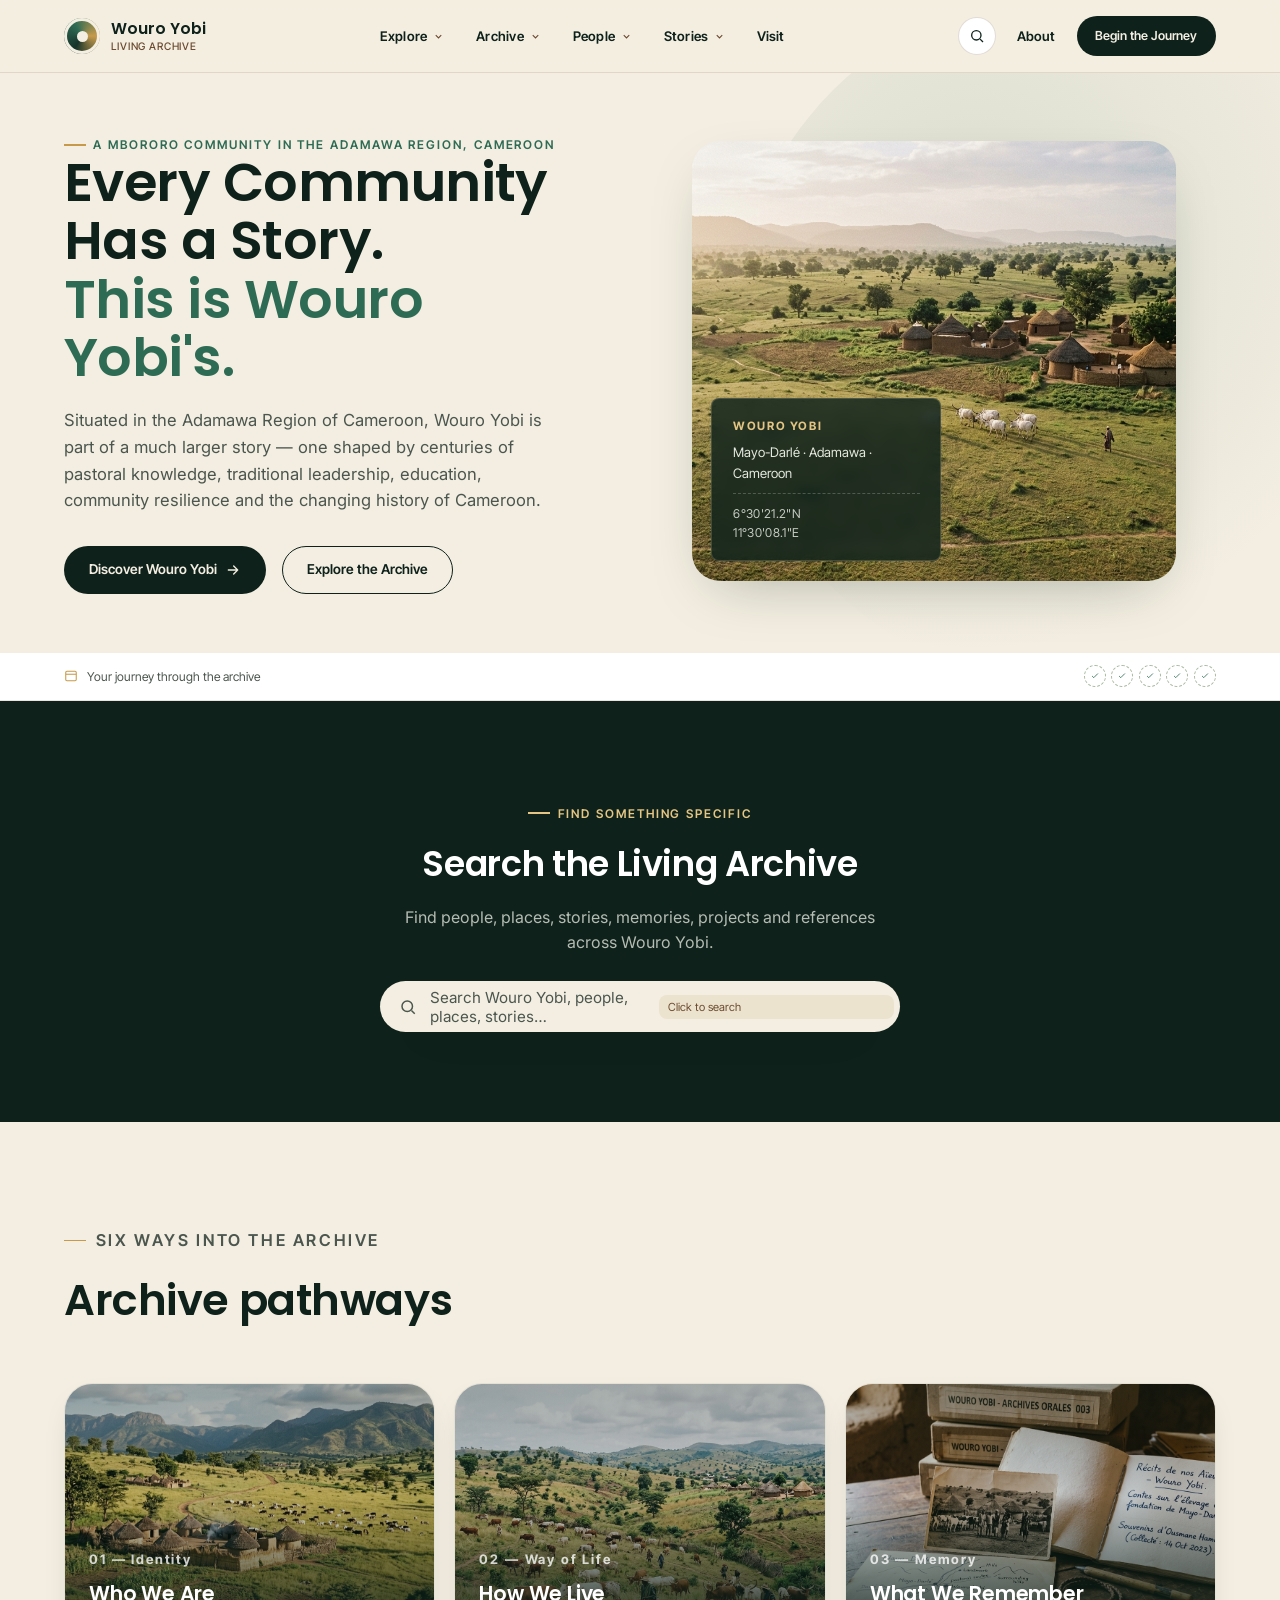
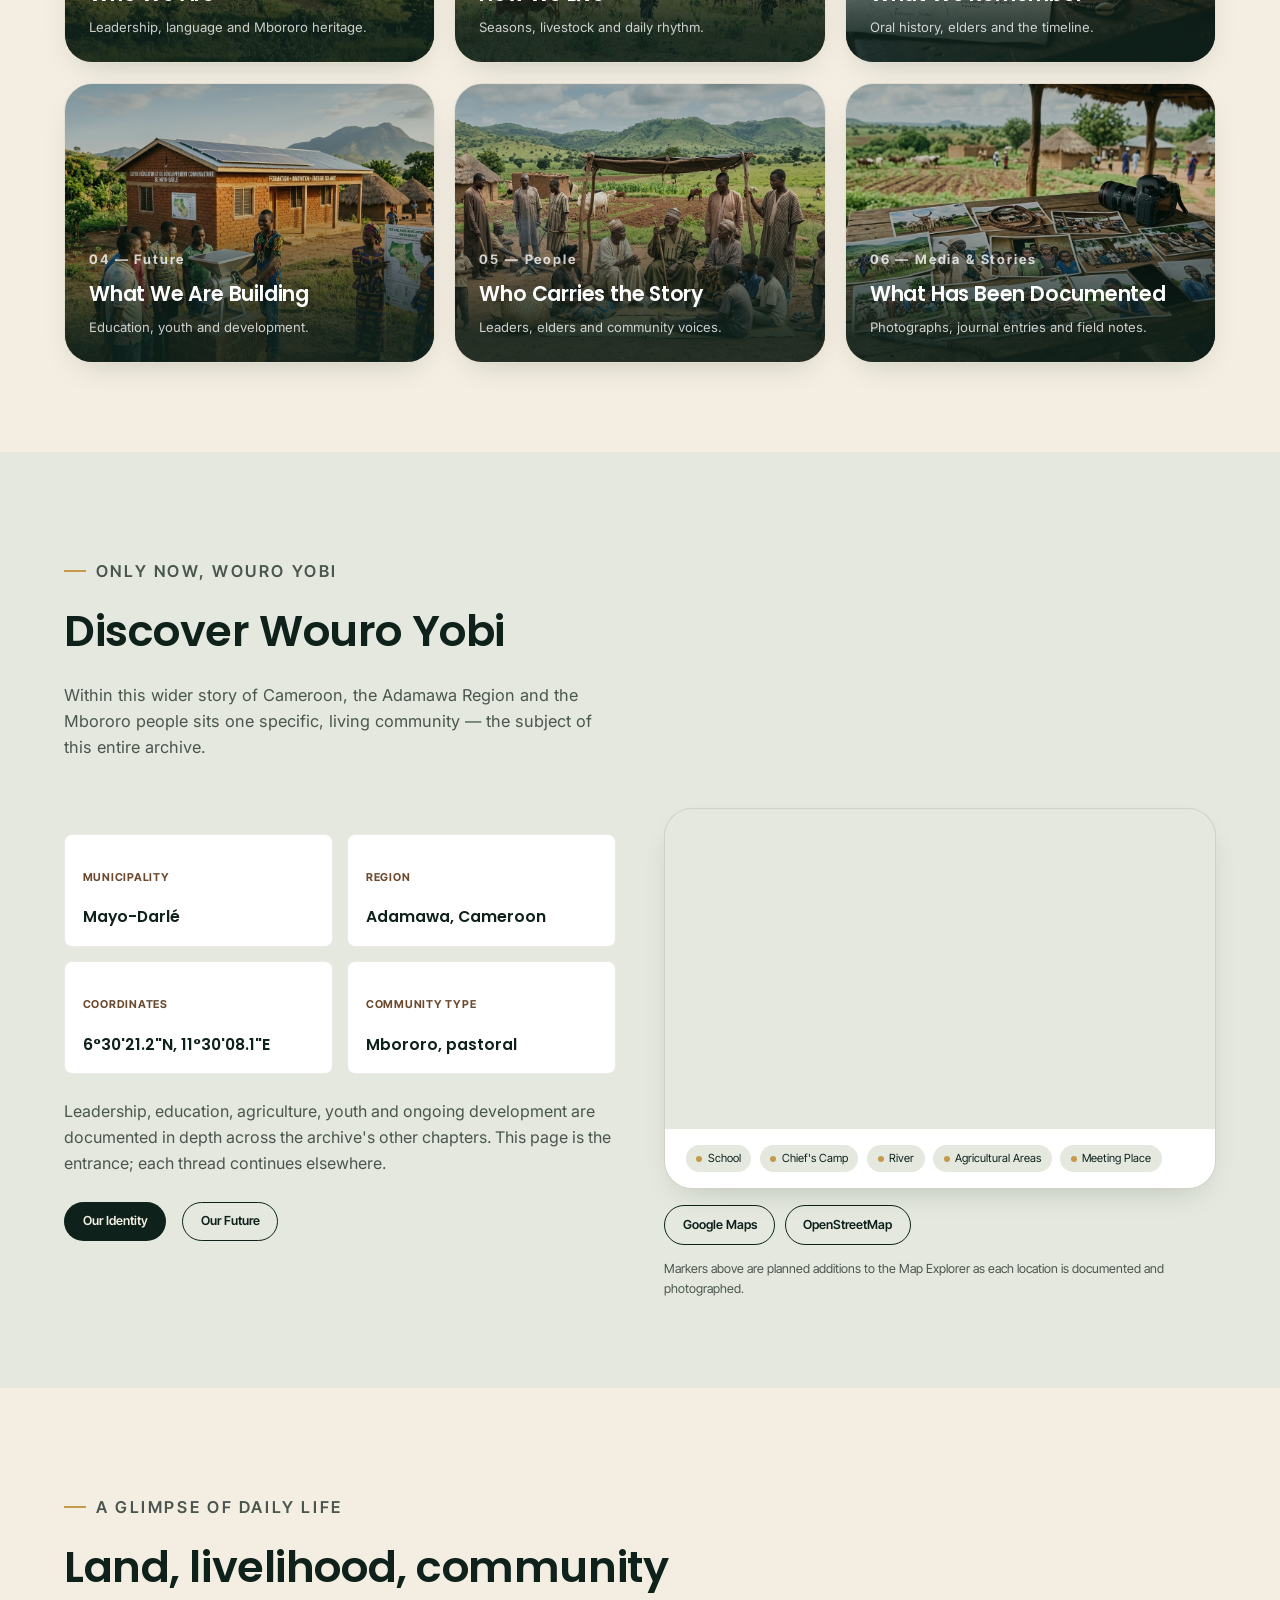
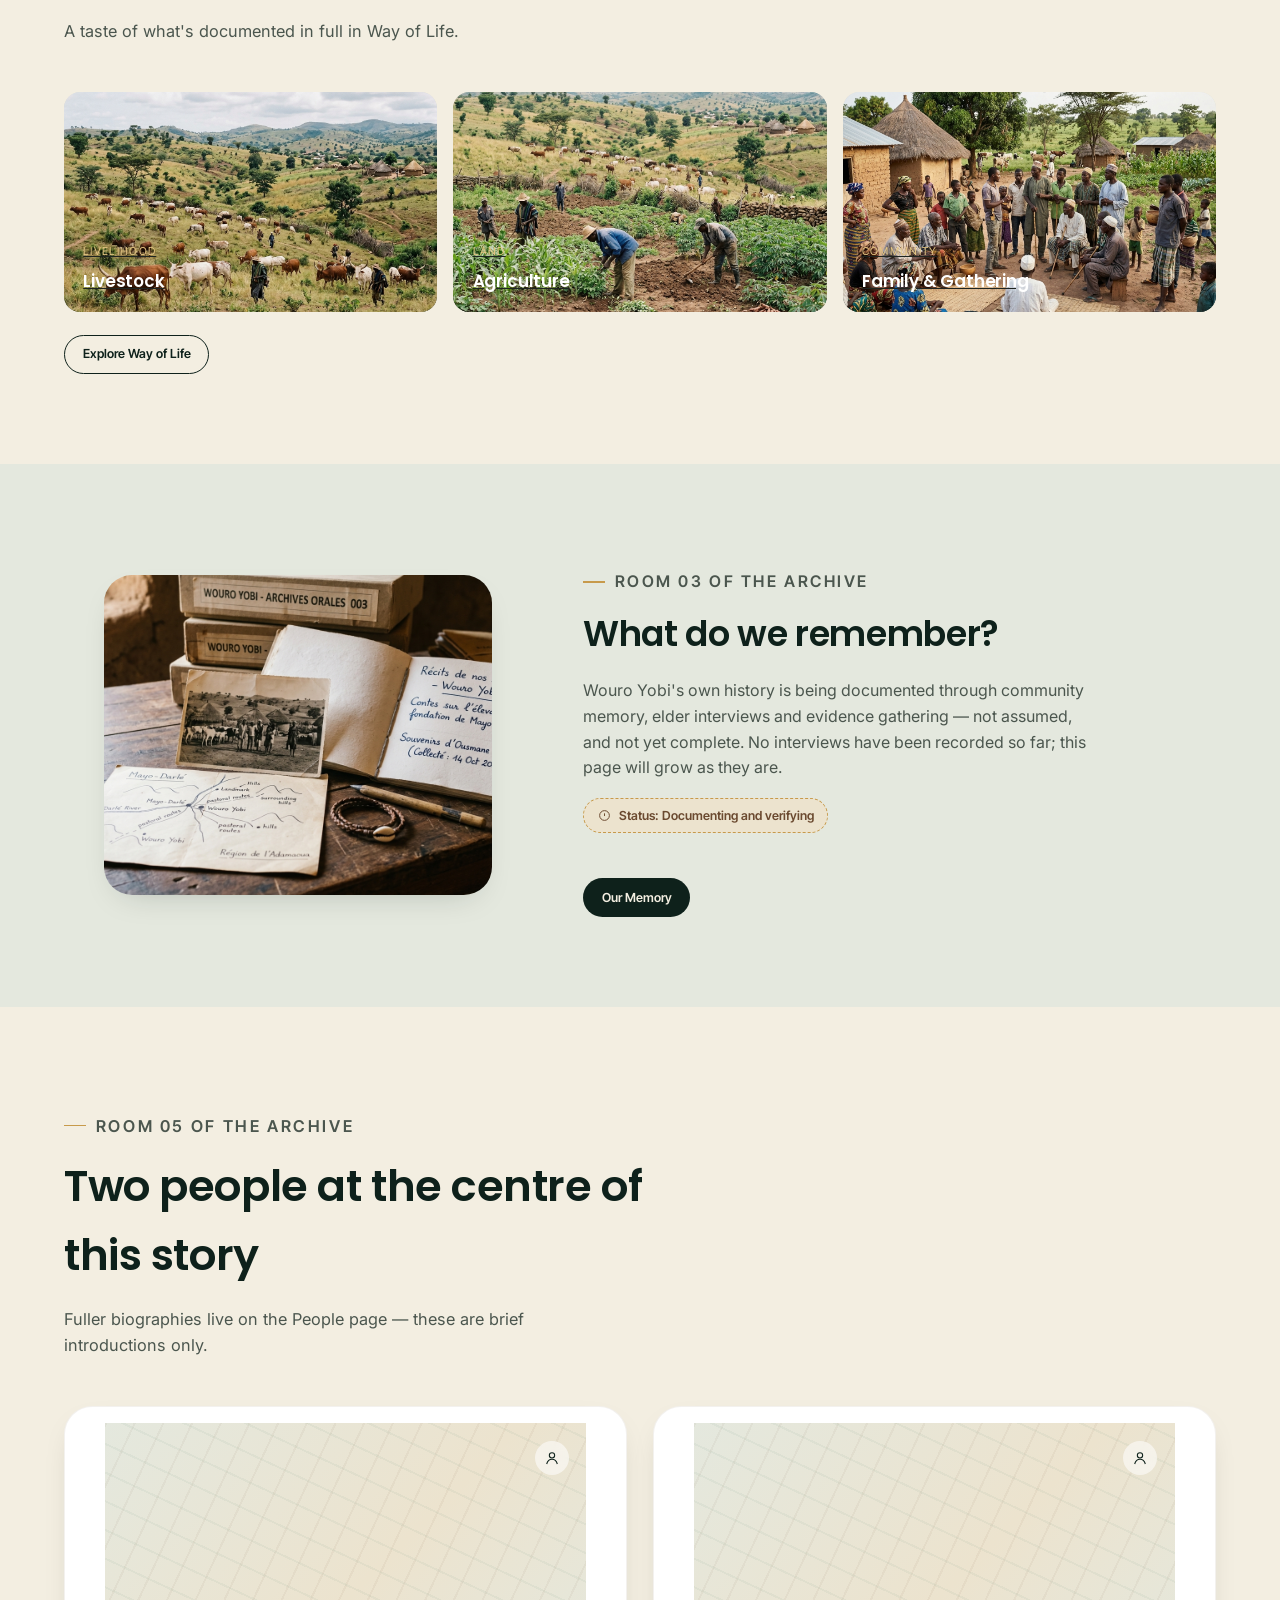
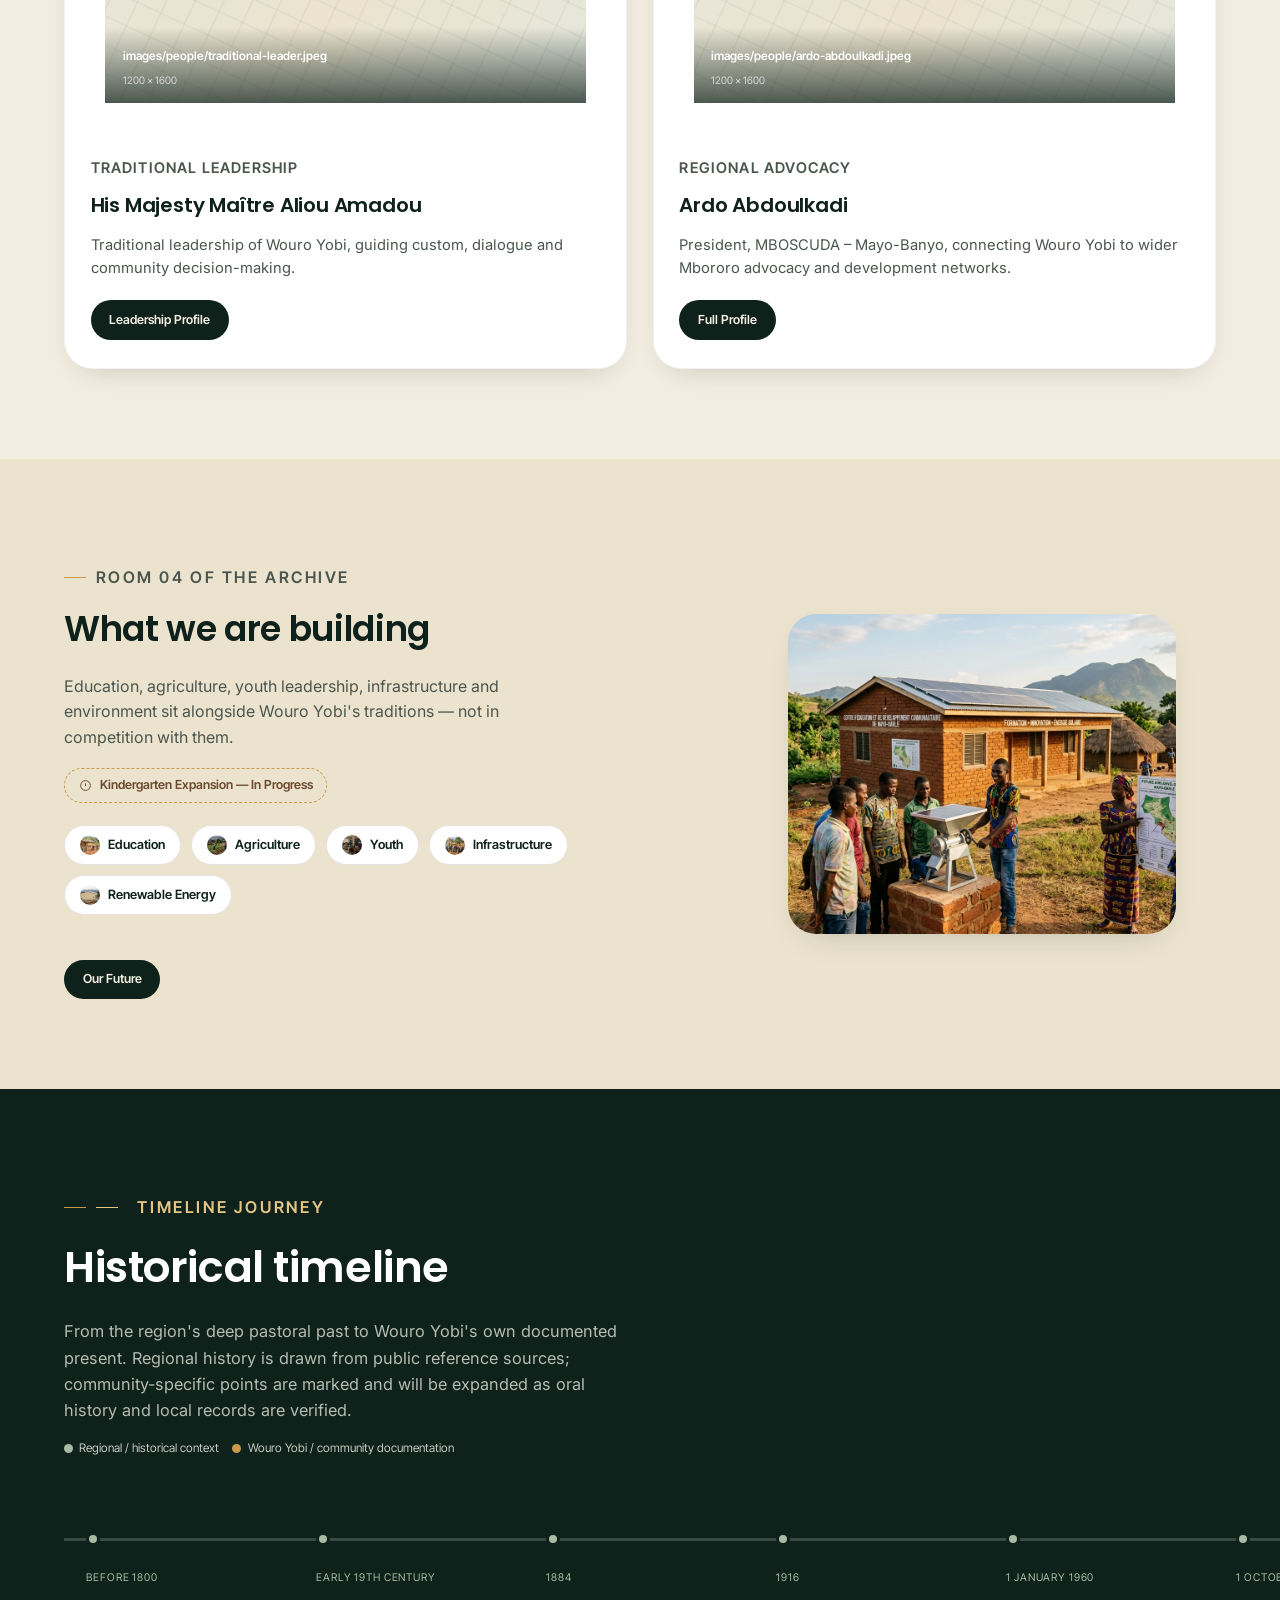
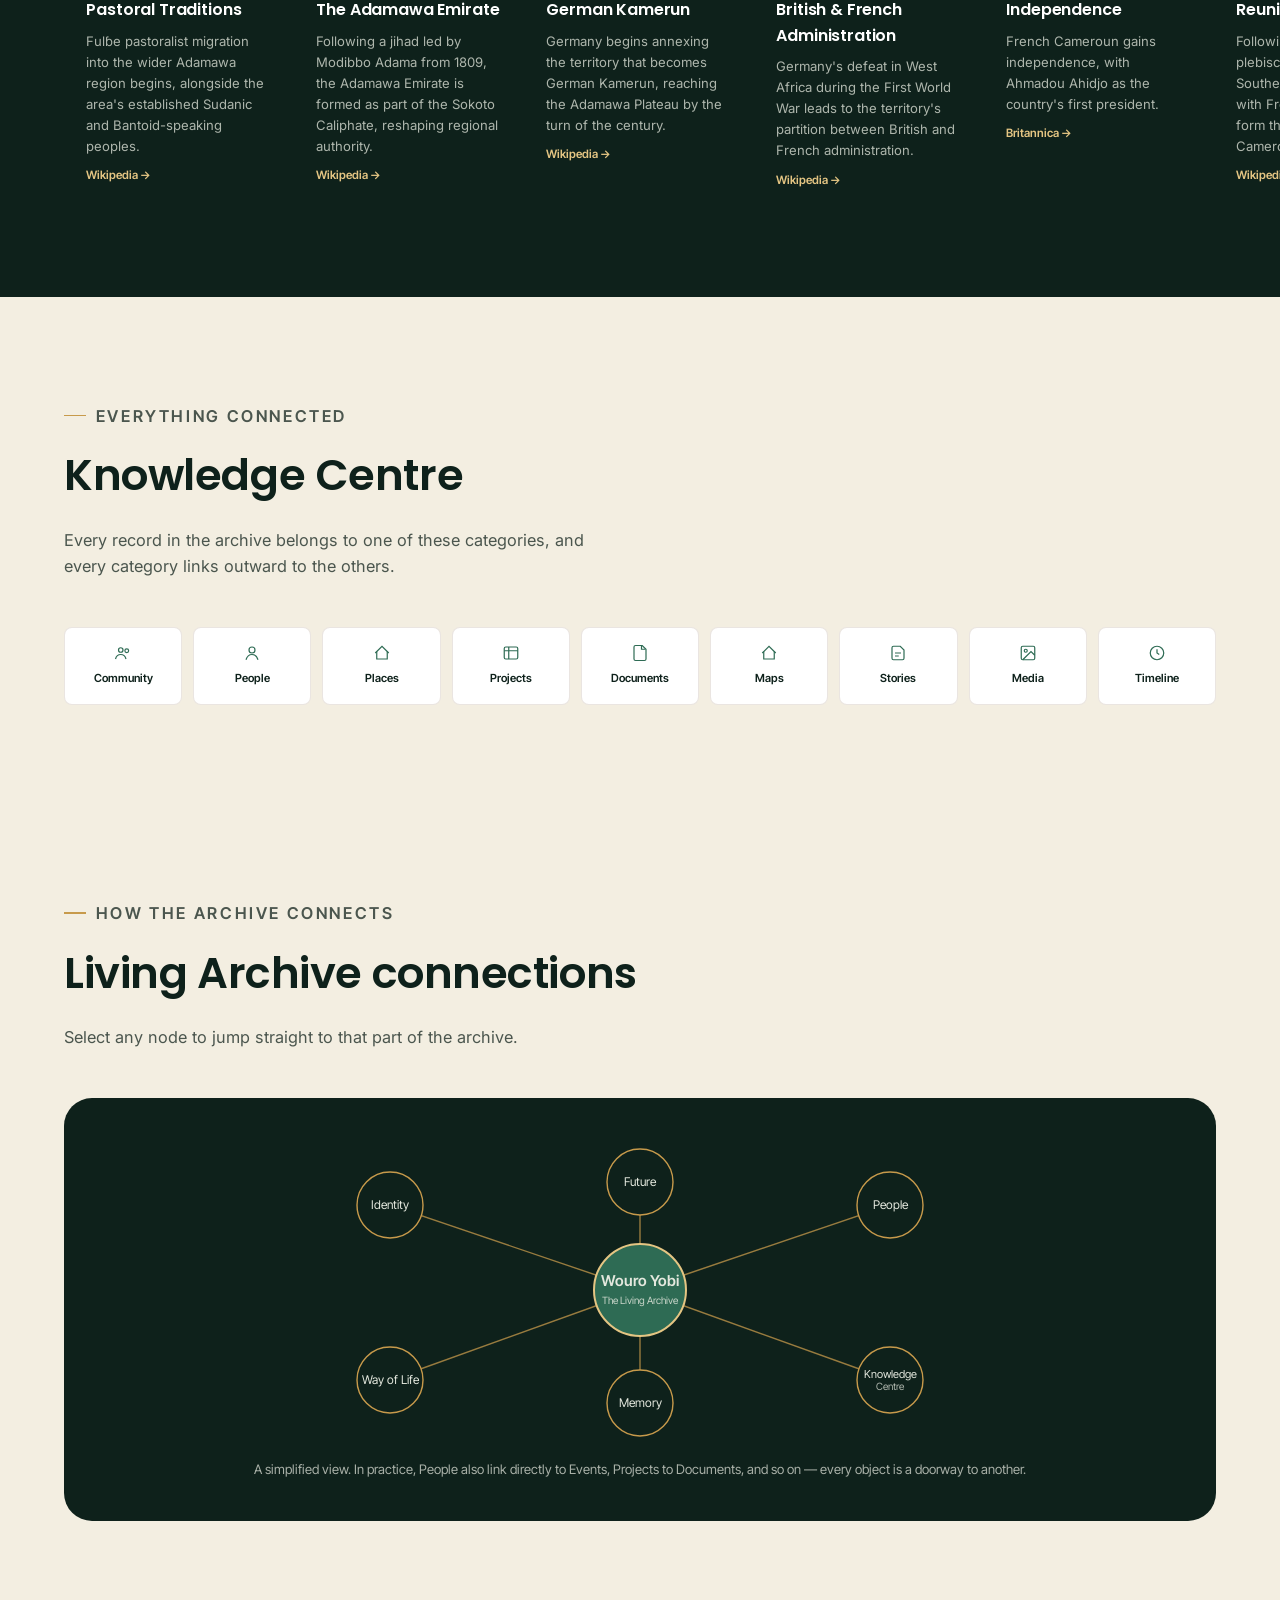
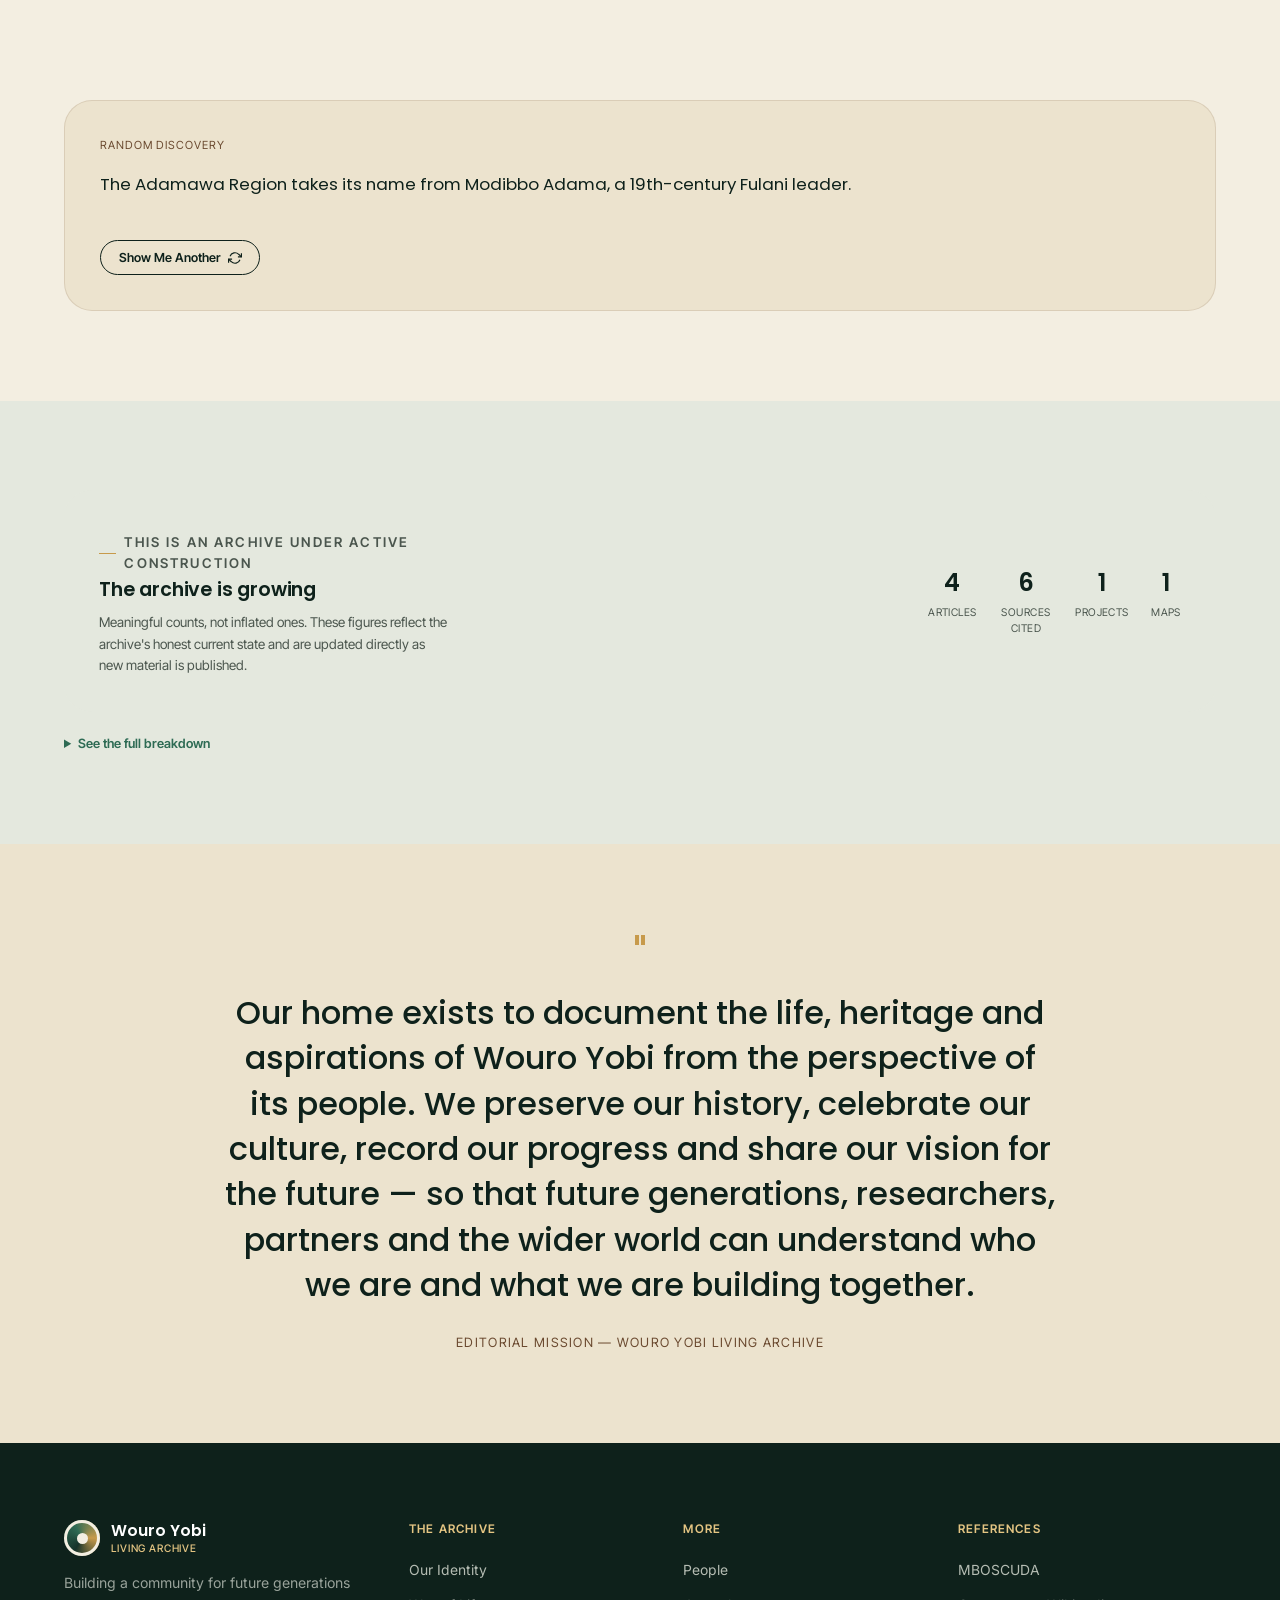
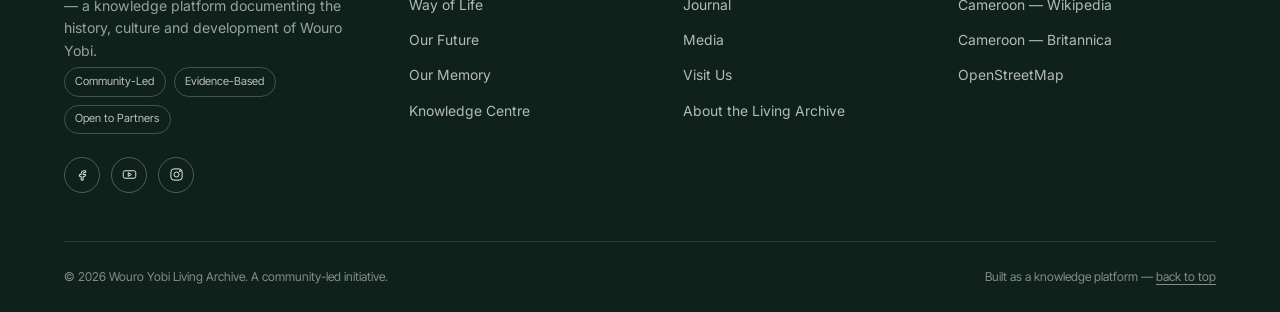
==== commit a18a33b1: "Update index.html" ====
--- a/index.html
+++ b/index.html
@@ -5,9 +5,9 @@
 <meta charset="UTF-8">
 <meta name="viewport" content="width=device-width, initial-scale=1.0">
 <title>Wouro Yobi Living Archive — Every Community Has a Story</title>
-<meta name="description" content="Wouro Yobi is a Mbororo community in the Adamawa Region of Cameroon. Discover its place within the wider story of Cameroon, the Adamawa Plateau and the Mbororo people, documented by its own people.">
+<meta name="description" content="Wouro Yobi is a Mbororo community in the Adamawa Region of Cameroon. Explore its identity, way of life, memory, people and future — and search the Living Archive directly.">
 <meta property="og:title" content="Wouro Yobi Living Archive">
-<meta property="og:description" content="Every community has a story. This is Wouro Yobi's — situated within the history of Cameroon, the Adamawa Region and the Mbororo people.">
+<meta property="og:description" content="Every community has a story. This is Wouro Yobi's — a place you can enter, a story you can explore, a memory that can grow.">
 <meta property="og:type" content="website">
 <link rel="preconnect" href="https://fonts.googleapis.com">
 <link rel="preconnect" href="https://fonts.gstatic.com" crossorigin>
@@ -23,7 +23,7 @@
 </script>
 <style>
   /* ============================================================
-     DESIGN TOKENS — frozen across the archive.
+     DESIGN TOKENS — frozen across the archive. Unchanged.
      ============================================================ */
   :root{
     --forest: #16332A; --forest-deep: #0E211B; --emerald: #2E6B54;
@@ -43,7 +43,7 @@
     html{scroll-behavior:auto;}
     *{animation-duration:0.01ms !important; animation-iteration-count:1 !important; transition-duration:0.01ms !important; scroll-behavior:auto !important;}
   }
-  body{margin:0; font-family:var(--font-body); color:var(--ink); background:var(--beige); -webkit-font-smoothing:antialiased; line-height:1.6;}
+  body{margin:0; font-family:var(--font-body); color:var(--ink); background:var(--beige); -webkit-font-smoothing:antialiased; line-height:1.6; overflow-x:hidden;}
   img{max-width:100%; display:block;}
   a{color:inherit;}
   h1,h2,h3,h4{font-family:var(--font-display); margin:0; color:var(--forest-deep); font-weight:600; letter-spacing:-0.01em;}
@@ -56,116 +56,229 @@
   .reveal{opacity:0; transform:translateY(28px); transition:opacity 0.9s var(--ease), transform 0.9s var(--ease);}
   .reveal.is-visible{opacity:1; transform:none;}
   .reveal-stagger > *{transition-delay:calc(var(--i,0) * 90ms);}
-  .skip-link{position:absolute; left:1rem; top:-4rem; background:var(--forest-deep); color:var(--white); padding:0.8rem 1.2rem; border-radius:var(--radius-sm); z-index:300; transition:top 0.25s var(--ease); font-family:var(--font-caption); font-weight:600;}
+  .skip-link{position:absolute; left:1rem; top:-4rem; background:var(--forest-deep); color:var(--white); padding:0.8rem 1.2rem; border-radius:var(--radius-sm); z-index:400; transition:top 0.25s var(--ease); font-family:var(--font-caption); font-weight:600;}
   .skip-link:focus{top:1rem;}
   .reading-progress{position:fixed; top:0; left:0; height:3px; width:0%; background:var(--gold); z-index:250; transition:width 0.1s linear;}
-
-  /* ---------- header / nav — permanent, frozen ---------- */
-  header.site-header{position:sticky; top:0; z-index:100; background:rgba(243,238,225,0.86); backdrop-filter:blur(14px) saturate(140%); border-bottom:1px solid rgba(107,74,48,0.14);}
-  .nav-row{max-width:var(--max-w); margin:0 auto; padding:1.05rem var(--edge); display:flex; align-items:center; justify-content:space-between; gap:1.5rem;}
-  .brand{display:flex; align-items:center; gap:0.7rem; text-decoration:none;}
-  .brand-mark{width:38px; height:38px; border-radius:50%; background:conic-gradient(from 210deg, var(--forest), var(--emerald), var(--gold), var(--forest)); display:grid; place-items:center; flex-shrink:0; box-shadow:inset 0 0 0 3px var(--beige);}
-  .brand-mark span{width:12px; height:12px; border-radius:50%; background:var(--beige);}
-  .brand-name{font-family:var(--font-display); font-size:1.02rem; font-weight:600; color:var(--forest-deep); line-height:1.1;}
-  .brand-name small{display:block; font-family:var(--font-caption); font-weight:500; font-size:0.68rem; letter-spacing:0.08em; text-transform:uppercase; color:var(--brown); margin-top:0.2rem;}
-  nav.primary-nav ul{display:flex; gap:1.4rem; align-items:center; flex-wrap:wrap;}
-  nav.primary-nav a{font-family:var(--font-caption); font-size:0.83rem; font-weight:500; text-decoration:none; color:var(--ink-soft); position:relative; padding-bottom:4px;}
-  nav.primary-nav a::after{content:""; position:absolute; left:0; bottom:0; height:1.5px; width:0; background:var(--gold); transition:width 0.3s var(--ease);}
-  nav.primary-nav a:hover::after, nav.primary-nav a:focus-visible::after{width:100%;}
-  nav.primary-nav a[aria-current="page"]{color:var(--forest-deep);}
-  nav.primary-nav a[aria-current="page"]::after{width:100%;}
-  .nav-actions{display:flex; align-items:center; gap:0.8rem;}
-  .btn{font-family:var(--font-caption); font-weight:600; font-size:0.85rem; padding:0.75rem 1.5rem; border-radius:999px; border:1.5px solid transparent; text-decoration:none; display:inline-flex; align-items:center; gap:0.5rem; transition:transform 0.35s var(--ease), background 0.35s var(--ease), color 0.35s var(--ease), border-color .35s var(--ease);}
+  .btn{font-family:var(--font-caption); font-weight:600; font-size:0.85rem; padding:0.75rem 1.5rem; border-radius:999px; border:1.5px solid transparent; text-decoration:none; display:inline-flex; align-items:center; gap:0.5rem; transition:transform 0.35s var(--ease), background 0.35s var(--ease), color 0.35s var(--ease), border-color .35s var(--ease); background:none;}
   .btn-primary{background:var(--forest-deep); color:var(--beige);}
   .btn-primary:hover{background:var(--emerald); transform:translateY(-2px);}
   .btn-ghost{border-color:var(--forest-deep); color:var(--forest-deep);}
   .btn-ghost:hover{background:var(--forest-deep); color:var(--beige); transform:translateY(-2px);}
-  .btn-gold{background:var(--gold); color:var(--forest-deep);}
-  .btn-gold:hover{background:var(--gold-soft); transform:translateY(-2px);}
   .btn-sm{padding:0.55rem 1.1rem; font-size:0.78rem;}
+
+  /* ============================================================
+     HEADER / NAVIGATION — restructured: nested dropdowns + search
+     ============================================================ */
+  header.site-header{position:sticky; top:0; z-index:120; background:rgba(243,238,225,0.92); backdrop-filter:blur(14px) saturate(140%); border-bottom:1px solid rgba(107,74,48,0.14);}
+  .nav-row{max-width:var(--max-w); margin:0 auto; padding:1rem var(--edge); display:flex; align-items:center; justify-content:space-between; gap:1.5rem;}
+  .brand{display:flex; align-items:center; gap:0.7rem; text-decoration:none;}
+  .brand-mark{width:36px; height:36px; border-radius:50%; background:conic-gradient(from 210deg, var(--forest), var(--emerald), var(--gold), var(--forest)); display:grid; place-items:center; flex-shrink:0; box-shadow:inset 0 0 0 3px var(--beige);}
+  .brand-mark span{width:11px; height:11px; border-radius:50%; background:var(--beige);}
+  .brand-name{font-family:var(--font-display); font-size:0.98rem; font-weight:600; color:var(--forest-deep); line-height:1.1;}
+  .brand-name small{display:block; font-family:var(--font-caption); font-weight:500; font-size:0.65rem; letter-spacing:0.08em; text-transform:uppercase; color:var(--brown); margin-top:0.2rem;}
+
+  nav.primary-nav-v2{display:flex; align-items:center; gap:0.3rem;}
+  .nav-item{position:relative;}
+  .nav-trigger{
+    font-family:var(--font-caption); font-size:0.83rem; font-weight:600; letter-spacing:0.02em; color:var(--forest-deep);
+    background:none; border:none; padding:0.6rem 0.85rem; border-radius:999px; display:inline-flex; align-items:center; gap:0.35rem;
+    transition:background 0.25s var(--ease);
+  }
+  .nav-trigger:hover, .nav-trigger[aria-expanded="true"]{background:rgba(22,51,42,0.07);}
+  .nav-trigger svg{width:11px; height:11px; stroke:var(--brown); transition:transform 0.25s var(--ease);}
+  .nav-trigger[aria-expanded="true"] svg{transform:rotate(180deg);}
+  .nav-simple{
+    font-family:var(--font-caption); font-size:0.83rem; font-weight:600; color:var(--forest-deep); text-decoration:none;
+    padding:0.6rem 0.85rem; border-radius:999px; transition:background 0.25s var(--ease);
+  }
+  .nav-simple:hover{background:rgba(22,51,42,0.07);}
+
+  .nav-panel{
+    position:absolute; top:calc(100% + 10px); left:50%; transform:translateX(-50%) translateY(-6px);
+    width:340px; background:var(--white); border-radius:var(--radius-md); box-shadow:var(--shadow-soft);
+    border:1px solid rgba(107,74,48,0.12); padding:1.4rem;
+    opacity:0; pointer-events:none; transition:opacity 0.25s var(--ease), transform 0.25s var(--ease);
+    z-index:130;
+  }
+  .nav-item.is-open .nav-panel{opacity:1; pointer-events:auto; transform:translateX(-50%) translateY(0);}
+  .nav-panel-num{font-family:var(--font-caption); font-size:0.68rem; font-weight:700; letter-spacing:0.1em; color:var(--gold);}
+  .nav-panel h4{font-size:0.78rem; text-transform:uppercase; letter-spacing:0.1em; color:var(--brown); font-family:var(--font-caption); font-weight:700; margin-top:0.2rem; padding-bottom:0.8rem; border-bottom:1px solid rgba(107,74,48,0.12); margin-bottom:0.8rem;}
+  .nav-panel ul{display:flex; flex-direction:column; gap:0.3rem;}
+  .nav-panel a{
+    display:flex; align-items:center; justify-content:space-between; gap:0.8rem; text-decoration:none;
+    padding:0.65rem 0.6rem; border-radius:var(--radius-sm); transition:background 0.2s var(--ease);
+  }
+  .nav-panel a:hover{background:var(--beige-warm);}
+  .nav-panel a strong{display:block; font-family:var(--font-display); font-size:0.9rem; color:var(--forest-deep); font-weight:600;}
+  .nav-panel a span{display:block; font-family:var(--font-caption); font-size:0.74rem; color:var(--ink-soft); margin-top:0.15rem;}
+  .nav-panel a svg{width:13px; height:13px; stroke:var(--emerald); flex-shrink:0; opacity:0; transition:opacity 0.2s var(--ease), transform 0.2s var(--ease);}
+  .nav-panel a:hover svg{opacity:1; transform:translateX(2px);}
+
+  .nav-actions{display:flex; align-items:center; gap:0.5rem;}
+  .search-trigger{
+    width:38px; height:38px; border-radius:50%; border:1.5px solid rgba(107,74,48,0.2); background:var(--white);
+    display:grid; place-items:center; transition:border-color 0.25s var(--ease), transform 0.25s var(--ease);
+  }
+  .search-trigger:hover{border-color:var(--gold); transform:translateY(-1px);}
+  .search-trigger svg{width:16px; height:16px; stroke:var(--forest-deep);}
   .nav-toggle{display:none; background:none; border:none; padding:0.4rem;}
-  @media (max-width:1140px){ nav.primary-nav, .nav-actions .btn-ghost{display:none;} .nav-toggle{display:block;} }
-
-  /* ---------- placeholder / reference image components ---------- */
-  .ph{position:relative; overflow:hidden; background:linear-gradient(135deg, var(--sage-pale) 0%, var(--beige-warm) 55%, var(--sage-pale) 100%); border-radius:var(--radius-md); display:flex; align-items:flex-end; isolation:isolate; min-height:180px;}
-  .ph::before{content:""; position:absolute; inset:0; background-image:repeating-linear-gradient(115deg, rgba(107,74,48,0.05) 0 2px, transparent 2px 26px), repeating-linear-gradient(25deg, rgba(46,107,84,0.05) 0 2px, transparent 2px 26px); z-index:0;}
-  .ph::after{content:""; position:absolute; inset:0; z-index:0; background:radial-gradient(circle at 30% 20%, rgba(199,154,75,0.18), transparent 45%), radial-gradient(circle at 75% 80%, rgba(22,51,42,0.14), transparent 50%);}
-  .ph-icon{position:absolute; top:1.1rem; right:1.1rem; z-index:1; width:34px; height:34px; border-radius:50%; background:rgba(255,255,255,0.55); backdrop-filter:blur(4px); display:grid; place-items:center;}
-  .ph-icon svg{width:16px; height:16px; stroke:var(--forest-deep);}
-  .ph-caption{position:relative; z-index:1; width:100%; padding:0.9rem 1.1rem; margin:0; background:linear-gradient(to top, rgba(14,33,27,0.72), rgba(14,33,27,0)); color:var(--white);}
-  .ph-caption .fname{font-family:var(--font-caption); font-size:0.78rem; font-weight:600; letter-spacing:0.02em;}
-  .ph-caption .fdesc{display:block; font-size:0.72rem; opacity:0.85; margin-top:0.15rem;}
-  .ph-caption .fdim{display:block; font-family:var(--font-caption); font-size:0.66rem; opacity:0.7; margin-top:0.35rem; letter-spacing:0.04em;}
-  .ph-square{aspect-ratio:1/1;} .ph-portrait{aspect-ratio:3/4;} .ph-wide{aspect-ratio:16/9;} .ph-panorama{aspect-ratio:21/9;}
-  .ref{position:relative; overflow:hidden; border-radius:var(--radius-md); background:linear-gradient(150deg, var(--sage) 0%, var(--forest) 100%); display:flex; align-items:flex-end; min-height:180px;}
-  .ref::before{content:""; position:absolute; inset:0; background-image:repeating-linear-gradient(70deg, rgba(255,255,255,0.06) 0 3px, transparent 3px 22px); z-index:0;}
-  .ref-badge{position:absolute; top:1.1rem; left:1.1rem; z-index:1; font-family:var(--font-caption); font-size:0.64rem; font-weight:600; letter-spacing:0.08em; text-transform:uppercase; background:rgba(255,255,255,0.9); color:var(--forest-deep); padding:0.32rem 0.7rem; border-radius:999px;}
-  .ref-caption{position:relative; z-index:1; width:100%; padding:0.9rem 1.1rem; background:linear-gradient(to top, rgba(14,33,27,0.78), rgba(14,33,27,0)); color:var(--white);}
-  .ref-caption .fname{font-family:var(--font-caption); font-size:0.78rem; font-weight:600;}
-  .ref-caption .fdesc{display:block; font-size:0.72rem; opacity:0.85; margin-top:0.15rem;}
-  .ref-panorama{aspect-ratio:21/9;} .ref-wide{aspect-ratio:16/9;}
-
-  section{padding-block:clamp(4rem, 8vw, 7.5rem); position:relative;}
-  .section-head{max-width:64ch; margin-bottom:clamp(2.2rem, 5vw, 3.6rem);}
-  .section-head h2{font-size:clamp(2rem, 3.6vw, 3rem); margin-top:0.9rem;}
-  .section-head p{margin-top:1.1rem; font-size:1.06rem; color:var(--ink-soft); max-width:56ch;}
-
-  /* ---------- hero ---------- */
-  .hero{position:relative; padding-top:clamp(2.5rem, 6vw, 4.5rem); padding-bottom:clamp(3rem, 7vw, 6rem); overflow:hidden;}
-  .hero-bg-shape{position:absolute; top:-15%; right:-12%; width:60vw; height:60vw; max-width:900px; max-height:900px; border-radius:50%; background:radial-gradient(circle at 35% 35%, rgba(46,107,84,0.14), rgba(46,107,84,0) 65%); z-index:0; pointer-events:none;}
-  .hero-grid{position:relative; z-index:1; display:grid; grid-template-columns:1.05fr 0.95fr; gap:clamp(2rem,4vw,4rem); align-items:center;}
-  @media (max-width:940px){ .hero-grid{grid-template-columns:1fr;} }
-  .hero h1{font-size:clamp(2.3rem, 4.6vw, 3.9rem); line-height:1.08; font-weight:600; color:var(--forest-deep);}
+
+  @media (max-width:1080px){
+    nav.primary-nav-v2, .nav-actions .nav-simple, .nav-actions .btn-ghost{display:none;}
+    .nav-toggle{display:block;}
+  }
+
+  /* Mobile nav drawer */
+  .mobile-drawer{
+    display:none; position:fixed; inset:0; z-index:200; background:rgba(14,33,27,0.5);
+  }
+  .mobile-drawer.is-open{display:block;}
+  .mobile-drawer-panel{
+    position:absolute; top:0; right:0; bottom:0; width:min(360px, 88vw); background:var(--beige);
+    padding:1.6rem; overflow-y:auto; box-shadow:var(--shadow-soft);
+  }
+  .mobile-drawer-close{width:38px; height:38px; border-radius:50%; background:var(--white); border:1px solid rgba(107,74,48,0.2); display:grid; place-items:center; margin-left:auto;}
+  .mobile-drawer-close svg{width:16px; height:16px; stroke:var(--forest-deep);}
+  .mobile-group{margin-top:1.4rem; border-top:1px solid rgba(107,74,48,0.15); padding-top:1rem;}
+  .mobile-group summary{list-style:none; cursor:pointer; font-family:var(--font-caption); font-size:0.78rem; font-weight:700; letter-spacing:0.08em; text-transform:uppercase; color:var(--brown); display:flex; justify-content:space-between; align-items:center;}
+  .mobile-group summary::-webkit-details-marker{display:none;}
+  .mobile-group ul{margin-top:0.8rem; display:flex; flex-direction:column; gap:0.7rem;}
+  .mobile-group a{text-decoration:none; font-family:var(--font-display); font-size:0.98rem; color:var(--forest-deep); font-weight:500;}
+
+  /* ============================================================
+     SEARCH OVERLAY
+     ============================================================ */
+  .search-overlay{
+    position:fixed; inset:0; z-index:300; background:rgba(14,33,27,0.75); backdrop-filter:blur(3px);
+    display:none; align-items:flex-start; justify-content:center; padding:8vh 1.5rem 2rem;
+  }
+  .search-overlay.is-open{display:flex;}
+  .search-panel{
+    width:100%; max-width:680px; background:var(--beige); border-radius:var(--radius-lg); box-shadow:var(--shadow-soft);
+    padding:clamp(1.6rem,3vw,2.2rem); max-height:80vh; overflow-y:auto;
+  }
+  .search-panel-head{display:flex; justify-content:space-between; align-items:flex-start; gap:1rem;}
+  .search-panel-head h2{font-size:1.3rem;}
+  .search-close{width:36px; height:36px; border-radius:50%; background:var(--white); border:1px solid rgba(107,74,48,0.2); display:grid; place-items:center; flex-shrink:0;}
+  .search-close svg{width:15px; height:15px; stroke:var(--forest-deep);}
+  .search-input-row{position:relative; margin-top:1.4rem;}
+  .search-input-row svg{position:absolute; left:1.1rem; top:50%; transform:translateY(-50%); width:18px; height:18px; stroke:var(--ink-soft);}
+  #archiveSearchInput{
+    width:100%; padding:0.95rem 1.2rem 0.95rem 3rem; border-radius:999px; border:1.5px solid rgba(107,74,48,0.25);
+    background:var(--white); font-family:var(--font-body); font-size:1rem; color:var(--ink);
+  }
+  #archiveSearchInput:focus{outline:none; border-color:var(--gold);}
+  .search-mode-row{display:flex; gap:0.6rem; margin-top:1rem;}
+  .search-mode-btn{
+    font-family:var(--font-caption); font-size:0.8rem; font-weight:600; padding:0.55rem 1.1rem; border-radius:999px;
+    border:1.5px solid rgba(107,74,48,0.2); background:var(--white); color:var(--ink-soft);
+  }
+  .search-mode-btn.is-active{background:var(--forest-deep); color:var(--beige); border-color:var(--forest-deep);}
+  .search-suggestions{display:flex; flex-wrap:wrap; gap:0.5rem; margin-top:1.2rem;}
+  .search-suggestions button{
+    font-family:var(--font-caption); font-size:0.75rem; padding:0.4rem 0.8rem; border-radius:999px; background:var(--sage-pale);
+    color:var(--forest-deep); border:none;
+  }
+  .search-results{margin-top:1.4rem; display:flex; flex-direction:column; gap:1.2rem;}
+  .search-group h5{font-family:var(--font-caption); font-size:0.68rem; text-transform:uppercase; letter-spacing:0.1em; color:var(--brown); margin-bottom:0.5rem;}
+  .search-result{display:block; text-decoration:none; padding:0.75rem 0.85rem; border-radius:var(--radius-sm); transition:background 0.2s var(--ease);}
+  .search-result:hover{background:var(--beige-warm);}
+  .search-result strong{display:block; font-family:var(--font-display); font-size:0.94rem; color:var(--forest-deep); font-weight:600;}
+  .search-result span{display:block; font-family:var(--font-caption); font-size:0.78rem; color:var(--ink-soft); margin-top:0.2rem;}
+  .search-empty{font-family:var(--font-caption); font-size:0.85rem; color:var(--ink-soft); padding:0.6rem 0.2rem;}
+  .search-web-cta{
+    margin-top:1.2rem; padding:1rem 1.1rem; background:var(--beige-warm); border-radius:var(--radius-md);
+    display:flex; justify-content:space-between; align-items:center; gap:1rem; flex-wrap:wrap;
+  }
+  .search-web-cta p{font-family:var(--font-caption); font-size:0.82rem; color:var(--brown);}
+
+  /* ============================================================
+     HERO — archival catalogue treatment
+     ============================================================ */
+  section{padding-block:clamp(3.5rem, 7vw, 6.5rem); position:relative;}
+  .section-head{max-width:64ch; margin-bottom:clamp(2rem, 4.5vw, 3rem);}
+  .section-head h2{font-size:clamp(1.9rem, 3.4vw, 2.7rem); margin-top:0.8rem;}
+  .section-head p{margin-top:1rem; font-size:1.02rem; color:var(--ink-soft); max-width:56ch;}
+
+  .hero{padding-top:clamp(2rem, 5vw, 3.2rem); padding-bottom:clamp(2.5rem, 5vw, 3.5rem); overflow:hidden;}
+  .hero-bg-shape{position:absolute; top:-15%; right:-12%; width:55vw; height:55vw; max-width:800px; max-height:800px; border-radius:50%; background:radial-gradient(circle at 35% 35%, rgba(46,107,84,0.12), rgba(46,107,84,0) 65%); z-index:0; pointer-events:none;}
+  .hero-grid{position:relative; z-index:1; display:grid; grid-template-columns:1fr 1.05fr; gap:clamp(2rem,4vw,3.5rem); align-items:center;}
+  @media (max-width:960px){ .hero-grid{grid-template-columns:1fr;} }
+  .hero h1{font-size:clamp(2.2rem, 4.2vw, 3.5rem); line-height:1.08; font-weight:600; color:var(--forest-deep);}
   .hero h1 em{font-style:normal; color:var(--emerald);}
-  .hero-sub{margin-top:1.6rem; max-width:50ch; font-size:1.1rem; color:var(--ink-soft);}
-  .hero-actions{margin-top:2.4rem; display:flex; flex-wrap:wrap; gap:1rem;}
+  .hero-sub{margin-top:1.3rem; max-width:48ch; font-size:1.04rem; color:var(--ink-soft);}
+  .hero-actions{margin-top:2rem; display:flex; flex-wrap:wrap; gap:1rem;}
   .hero-visual{position:relative;}
-  .hero-visual .ref{min-height:440px; border-radius:var(--radius-lg); box-shadow:var(--shadow-soft);}
-
-  /* ---------- knowledge passport (gamification) ---------- */
+  .hero-visual .ref{min-height:420px; border-radius:var(--radius-lg); box-shadow:var(--shadow-soft); overflow:hidden;}
+  .hero-catalogue{
+    position:absolute; bottom:1.2rem; left:1.2rem; z-index:2; background:rgba(14,33,27,0.82); backdrop-filter:blur(6px);
+    color:var(--sage-pale); padding:1.1rem 1.3rem; border-radius:var(--radius-sm); border:1px solid rgba(228,232,222,0.18);
+    font-family:var(--font-caption); max-width:230px;
+  }
+  .hero-catalogue-title{font-size:0.72rem; text-transform:uppercase; letter-spacing:0.14em; color:var(--gold-soft); font-weight:700;}
+  .hero-catalogue-loc{margin-top:0.4rem; font-size:0.82rem; color:var(--sage-pale);}
+  .hero-catalogue-coords{margin-top:0.6rem; padding-top:0.6rem; border-top:1px dashed rgba(228,232,222,0.25); font-size:0.76rem; letter-spacing:0.03em; color:rgba(228,232,222,0.85);}
+
+  /* Knowledge Passport — slim strip */
   .passport-bar{background:var(--white); border-bottom:1px solid rgba(107,74,48,0.14);}
-  .passport-bar .wrap{padding-block:1.2rem; display:flex; align-items:center; justify-content:space-between; gap:1.2rem; flex-wrap:wrap;}
-  .passport-label{display:flex; align-items:center; gap:0.6rem; font-family:var(--font-caption); font-size:0.8rem; color:var(--ink-soft);}
-  .passport-label svg{width:16px; height:16px; stroke:var(--gold);}
-  .passport-stamps{display:flex; gap:0.4rem;}
-  .passport-stamp{width:26px; height:26px; border-radius:50%; border:1.5px dashed var(--sage); display:grid; place-items:center;}
+  .passport-bar .wrap{padding-block:0.8rem; display:flex; align-items:center; justify-content:space-between; gap:1.2rem; flex-wrap:wrap;}
+  .passport-label{display:flex; align-items:center; gap:0.55rem; font-family:var(--font-caption); font-size:0.76rem; color:var(--ink-soft);}
+  .passport-label svg{width:14px; height:14px; stroke:var(--gold);}
+  .passport-stamps{display:flex; gap:0.35rem;}
+  .passport-stamp{width:22px; height:22px; border-radius:50%; border:1.5px dashed var(--sage); display:grid; place-items:center;}
   .passport-stamp.is-stamped{border-style:solid; border-color:var(--gold); background:var(--sage-pale);}
-  .passport-stamp svg{width:12px; height:12px; stroke:var(--emerald);}
-
-  /* ---------- narrative sections: Cameroon / Adamawa / Mbororo ---------- */
+  .passport-stamp svg{width:10px; height:10px; stroke:var(--emerald);}
+
+  /* ============================================================
+     SEARCH SECTION (inline, on-page)
+     ============================================================ */
+  .search-section{background:var(--forest-deep); color:var(--sage-pale); text-align:center;}
+  .search-section .eyebrow{color:var(--gold-soft); justify-content:center;}
+  .search-section .eyebrow::before{background:var(--gold-soft);}
+  .search-section h2{color:var(--white); font-size:clamp(1.7rem,2.8vw,2.2rem); margin-top:0.8rem;}
+  .search-section p{margin-top:0.8rem; color:rgba(228,232,222,0.78); max-width:52ch; margin-inline:auto;}
+  .search-launch{
+    margin:1.6rem auto 0; max-width:520px; width:100%; display:flex; align-items:center; gap:0.8rem;
+    background:var(--beige); border-radius:999px; padding:0.4rem 0.4rem 0.4rem 1.2rem; box-shadow:var(--shadow-soft);
+    border:none; cursor:text;
+  }
+  .search-launch svg{width:18px; height:18px; stroke:var(--ink-soft); flex-shrink:0;}
+  .search-launch span{flex:1; text-align:left; font-family:var(--font-body); color:var(--ink-soft); font-size:0.95rem;}
+  .search-launch .search-launch-kbd{font-family:var(--font-caption); font-size:0.7rem; background:var(--beige-warm); color:var(--brown); padding:0.3rem 0.6rem; border-radius:var(--radius-sm); flex-shrink:0;}
+
+  /* ============================================================
+     ARCHIVE PATHWAYS — six catalogue cards
+     ============================================================ */
+  .pathway-grid{display:grid; grid-template-columns:repeat(3,1fr); gap:1.2rem;}
+  @media (max-width:900px){ .pathway-grid{grid-template-columns:repeat(2,1fr);} }
+  @media (max-width:560px){ .pathway-grid{grid-template-columns:1fr;} }
+  .pathway-card{
+    position:relative; border-radius:var(--radius-lg); overflow:hidden; min-height:280px; display:flex; flex-direction:column;
+    justify-content:flex-end; text-decoration:none; color:var(--white); box-shadow:var(--shadow-card);
+    border:1px solid rgba(0,0,0,0.06);
+  }
+  .pathway-card img{position:absolute; inset:0; width:100%; height:100%; object-fit:cover; transition:transform 0.7s var(--ease); z-index:0;}
+  .pathway-card:hover img, .pathway-card:focus-visible img{transform:scale(1.07);}
+  .pathway-card::before{content:""; position:absolute; inset:0; background:linear-gradient(to top, rgba(14,33,27,0.88) 10%, rgba(14,33,27,0.15) 60%, rgba(14,33,27,0.35) 100%); z-index:1;}
+  .pathway-content{position:relative; z-index:2; padding:1.5rem;}
+  .pathway-num{font-family:var(--font-caption); font-size:0.72rem; font-weight:700; letter-spacing:0.14em; color:var(--gold-soft); transition:color 0.3s var(--ease);}
+  .pathway-card:hover .pathway-num{color:var(--gold);}
+  .pathway-content h3{color:var(--white); font-size:1.28rem; margin-top:0.5rem; transition:transform 0.35s var(--ease);}
+  .pathway-card:hover .pathway-content h3{transform:translateX(4px);}
+  .pathway-content p{font-size:0.82rem; color:rgba(255,255,255,0.78); margin-top:0.4rem;}
+  .pathway-arrow{
+    position:absolute; top:1.5rem; right:1.5rem; z-index:2; width:34px; height:34px; border-radius:50%;
+    background:rgba(255,255,255,0.12); border:1px solid rgba(255,255,255,0.25); display:grid; place-items:center;
+    opacity:0; transform:translate(-6px,6px); transition:opacity 0.3s var(--ease), transform 0.3s var(--ease);
+  }
+  .pathway-card:hover .pathway-arrow, .pathway-card:focus-visible .pathway-arrow{opacity:1; transform:translate(0,0);}
+  .pathway-arrow svg{width:15px; height:15px; stroke:var(--white);}
+
+  /* ============================================================
+     KNOWLEDGE PANEL / narrative reused
+     ============================================================ */
   .narrative{background:var(--white);}
   .narrative.is-alt{background:var(--sage-pale);}
-  .narrative-grid{display:grid; grid-template-columns:1.4fr 1fr; gap:clamp(2rem,4vw,3.5rem); align-items:start;}
-  @media (max-width:920px){ .narrative-grid{grid-template-columns:1fr;} }
-  .narrative-body p{margin-top:1.1rem; color:var(--ink-soft); font-size:1.02rem; max-width:62ch;}
-  .narrative-body p:first-of-type{margin-top:0.9rem;}
-  .narrative-media-grid{display:grid; grid-template-columns:1fr 1fr; gap:0.9rem; margin-top:1.6rem;}
-  .narrative-media-grid .span-2{grid-column:span 2;}
-  .narrative-tags{display:flex; flex-wrap:wrap; gap:0.5rem; margin-top:1.4rem;}
-  .narrative-tags li{font-family:var(--font-caption); font-size:0.72rem; padding:0.32rem 0.75rem; border-radius:999px; background:var(--beige-warm); color:var(--brown);}
-  .narrative-scope{margin-top:1.2rem; padding:0.9rem 1.1rem; border-left:3px solid var(--gold); background:var(--beige-warm); border-radius:var(--radius-sm); font-family:var(--font-caption); font-size:0.82rem; color:var(--brown);}
-
-  /* ---------- knowledge panel ---------- */
-  .knowledge-panel{background:var(--beige-warm); border:1px solid rgba(107,74,48,0.18); border-radius:var(--radius-md); padding:1.5rem 1.6rem;}
-  .knowledge-panel h4{font-family:var(--font-caption); font-size:0.72rem; letter-spacing:0.12em; text-transform:uppercase; color:var(--brown); font-weight:600; margin-bottom:0.9rem; display:flex; align-items:center; gap:0.5rem;}
-  .knowledge-panel h4 svg{width:14px; height:14px; stroke:var(--brown);}
-  .knowledge-panel ul{display:flex; flex-direction:column; gap:0.55rem;}
-  .knowledge-panel a{display:flex; justify-content:space-between; align-items:center; gap:0.6rem; text-decoration:none; font-family:var(--font-caption); font-size:0.85rem; color:var(--forest-deep); padding:0.4rem 0; border-bottom:1px dashed rgba(107,74,48,0.22);}
-  .knowledge-panel a:last-child{border-bottom:none;}
-  .knowledge-panel a span.src{color:var(--ink-soft); font-weight:400;}
-  .knowledge-panel a svg{width:12px; height:12px; stroke:var(--emerald); flex-shrink:0;}
-
-  /* ---------- did you know ---------- */
-  .dyk{background:var(--white); border:1px solid rgba(107,74,48,0.16); border-radius:var(--radius-md); overflow:hidden; margin-top:1.4rem;}
-  .dyk summary{list-style:none; cursor:pointer; padding:1.1rem 1.4rem; display:flex; align-items:center; gap:0.8rem; font-family:var(--font-caption); font-weight:600; font-size:0.92rem; color:var(--forest-deep);}
-  .dyk summary::-webkit-details-marker{display:none;}
-  .dyk summary .dyk-icon{width:30px; height:30px; border-radius:50%; background:var(--sage-pale); display:grid; place-items:center; flex-shrink:0;}
-  .dyk summary .dyk-icon svg{width:15px; height:15px; stroke:var(--forest);}
-  .dyk summary .dyk-chevron{margin-left:auto; width:16px; height:16px; stroke:var(--brown); transition:transform 0.3s var(--ease);}
-  .dyk[open] summary .dyk-chevron{transform:rotate(180deg);}
-  .dyk-body{padding:0 1.4rem 1.3rem 4.2rem; font-size:0.9rem; color:var(--ink-soft);}
-
-  /* ---------- discover wouro yobi + map explorer ---------- */
   .discover-grid{display:grid; grid-template-columns:1fr 1fr; gap:clamp(2rem,4vw,3rem); align-items:start;}
   @media (max-width:920px){ .discover-grid{grid-template-columns:1fr;} }
   .discover-facts{display:grid; grid-template-columns:1fr 1fr; gap:0.9rem; margin-top:1.6rem;}
@@ -173,100 +286,155 @@
   .discover-fact h5{font-family:var(--font-caption); font-size:0.68rem; text-transform:uppercase; letter-spacing:0.07em; color:var(--brown);}
   .discover-fact p{margin-top:0.3rem; font-family:var(--font-display); font-size:0.98rem; color:var(--forest-deep); font-weight:600;}
   .map-frame{border-radius:var(--radius-lg); overflow:hidden; box-shadow:var(--shadow-card); border:1px solid rgba(107,74,48,0.14); background:var(--sage-pale);}
-  .map-frame iframe{width:100%; height:340px; border:0; display:block; filter:saturate(0.85);}
-  .map-legend{padding:1.1rem 1.4rem; background:var(--white); display:flex; flex-wrap:wrap; gap:0.6rem;}
-  .map-legend span{font-family:var(--font-caption); font-size:0.72rem; color:var(--forest-deep); background:var(--sage-pale); padding:0.3rem 0.7rem; border-radius:999px; display:inline-flex; align-items:center; gap:0.35rem;}
+  .map-frame iframe{width:100%; height:320px; border:0; display:block; filter:saturate(0.85);}
+  .map-legend{padding:1rem 1.3rem; background:var(--white); display:flex; flex-wrap:wrap; gap:0.55rem;}
+  .map-legend span{font-family:var(--font-caption); font-size:0.7rem; color:var(--forest-deep); background:var(--sage-pale); padding:0.28rem 0.65rem; border-radius:999px; display:inline-flex; align-items:center; gap:0.35rem;}
   .map-legend span::before{content:""; width:6px; height:6px; border-radius:50%; background:var(--gold);}
   .map-actions{display:flex; gap:0.6rem; flex-wrap:wrap; margin-top:1rem;}
 
-  /* ---------- historical timeline ---------- */
-  .timeline-track{
-    display:grid; grid-auto-flow:column; grid-auto-columns:minmax(240px,1fr); gap:0;
-    overflow-x:auto; padding-top:2rem; padding-bottom:1rem;
-    margin-inline:calc(var(--edge) * -1); padding-inline:var(--edge);
-  }
-  .timeline-track::-webkit-scrollbar{height:6px;}
-  .timeline-track::-webkit-scrollbar-thumb{background:var(--emerald); border-radius:6px;}
-  .timeline-stop{position:relative; padding:1.8rem 1.4rem 0; scroll-margin-left:var(--edge);}
-  .timeline-stop::before{content:""; position:absolute; top:0; left:0; right:0; height:3px; background:rgba(228,232,222,0.25);}
-  .timeline-stop::after{content:""; position:absolute; top:-7px; left:1.4rem; width:16px; height:16px; border-radius:50%; background:var(--gold); border:3px solid var(--forest-deep);}
-  .timeline-stop.is-community::after{background:var(--white);}
-  .timeline-era{font-family:var(--font-caption); font-size:0.68rem; text-transform:uppercase; letter-spacing:0.08em; color:var(--gold-soft);}
-  .timeline-stop h4{font-size:1.05rem; color:var(--white); margin-top:0.5rem;}
-  .timeline-stop p{font-size:0.86rem; color:rgba(228,232,222,0.78); margin-top:0.6rem; max-width:25ch;}
-  .timeline-stop a{display:inline-flex; align-items:center; gap:0.3rem; margin-top:0.7rem; font-family:var(--font-caption); font-size:0.76rem; font-weight:600; color:var(--gold-soft); text-decoration:none;}
-
-  /* ---------- explore the living archive: nine cards ---------- */
-  .explore-grid{display:grid; grid-template-columns:repeat(3,1fr); gap:1.2rem;}
-  @media (max-width:900px){ .explore-grid{grid-template-columns:repeat(2,1fr);} }
-  @media (max-width:560px){ .explore-grid{grid-template-columns:1fr;} }
-  .explore-card{position:relative; border-radius:var(--radius-lg); overflow:hidden; min-height:200px; display:flex; align-items:flex-end; text-decoration:none; color:var(--white); box-shadow:var(--shadow-card);}
-  .explore-card::before{content:""; position:absolute; inset:0; background:linear-gradient(160deg, var(--forest) 0%, var(--forest-deep) 100%); transition:transform 0.6s var(--ease);}
-  .explore-card:nth-child(9n+2)::before{background:linear-gradient(160deg, var(--emerald) 0%, var(--forest) 100%);}
-  .explore-card:nth-child(9n+3)::before{background:linear-gradient(160deg, var(--brown) 0%, #4a3320 100%);}
-  .explore-card:nth-child(9n+4)::before{background:linear-gradient(160deg, #3a5c4c 0%, var(--forest-deep) 100%);}
-  .explore-card:nth-child(9n+5)::before{background:linear-gradient(160deg, var(--gold) 0%, var(--brown) 100%);}
-  .explore-card:nth-child(9n+6)::before{background:linear-gradient(160deg, var(--sage) 0%, var(--forest) 100%);}
-  .explore-card:nth-child(9n+7)::before{background:linear-gradient(160deg, var(--forest) 0%, var(--brown) 100%);}
-  .explore-card:nth-child(9n+8)::before{background:linear-gradient(160deg, var(--emerald) 0%, var(--forest-deep) 100%);}
-  .explore-card:nth-child(9n+9)::before{background:linear-gradient(160deg, var(--brown) 0%, var(--forest) 100%);}
-  .explore-card:hover::before{transform:scale(1.06);}
-  .explore-content{position:relative; z-index:1; padding:1.4rem 1.3rem;}
-  .explore-content .eyebrow{color:var(--gold-soft); font-size:0.66rem;} .explore-content .eyebrow::before{background:var(--gold-soft);}
-  .explore-content h3{color:var(--white); font-size:1.1rem; margin-top:0.5rem;}
-  .explore-content p{font-size:0.78rem; color:rgba(255,255,255,0.78); margin-top:0.45rem;}
-
-  /* ---------- featured story ---------- */
-  .featured-story{display:grid; grid-template-columns:1fr 1fr; gap:clamp(2rem,4vw,3.5rem); align-items:center;}
-  @media (max-width:920px){ .featured-story{grid-template-columns:1fr;} }
-  .featured-story p{margin-top:1.1rem; color:var(--ink-soft); font-size:1.02rem;}
-  .featured-story .btn{margin-top:1.6rem;}
-
-  /* ---------- knowledge journey grid ---------- */
-  .journey-grid{display:grid; grid-template-columns:repeat(4,1fr); gap:1.1rem;}
-  @media (max-width:880px){ .journey-grid{grid-template-columns:repeat(2,1fr);} }
-  .journey-cell{background:var(--white); border-radius:var(--radius-md); padding:1.5rem 1.3rem; border:1px solid rgba(107,74,48,0.1); display:flex; flex-direction:column; gap:0.6rem; transition:transform 0.4s var(--ease), box-shadow 0.4s var(--ease);}
-  .journey-cell:hover{transform:translateY(-5px); box-shadow:var(--shadow-card);}
-  .journey-cell svg{width:22px; height:22px; stroke:var(--emerald); fill:none; stroke-width:1.6;}
-  .journey-cell h4{font-size:0.95rem;}
-  .journey-cell span{font-family:var(--font-caption); font-size:0.78rem; color:var(--ink-soft);}
-
-  /* ---------- community spotlight: two people ---------- */
+  /* ============================================================
+     LAND / LIVELIHOOD / COMMUNITY TEASER
+     ============================================================ */
+  .teaser-grid{display:grid; grid-template-columns:repeat(3,1fr); gap:1rem;}
+  @media (max-width:760px){ .teaser-grid{grid-template-columns:1fr;} }
+  .teaser-card{position:relative; border-radius:var(--radius-md); overflow:hidden; min-height:220px; display:flex; align-items:flex-end;}
+  .teaser-card img{position:absolute; inset:0; width:100%; height:100%; object-fit:cover;}
+  .teaser-card::before{content:""; position:absolute; inset:0; background:linear-gradient(to top, rgba(14,33,27,0.78), rgba(14,33,27,0.05));}
+  .teaser-label{position:relative; z-index:1; padding:1.1rem 1.2rem; color:var(--white);}
+  .teaser-label span{font-family:var(--font-caption); font-size:0.68rem; text-transform:uppercase; letter-spacing:0.12em; color:var(--gold-soft);}
+  .teaser-label h4{color:var(--white); font-size:1.05rem; margin-top:0.3rem;}
+
+  /* ============================================================
+     COMPACT FEATURE ROWS (Memory / Future)
+     ============================================================ */
+  .feature-row{display:grid; grid-template-columns:0.85fr 1.15fr; gap:clamp(2rem,4vw,3.5rem); align-items:center;}
+  @media (max-width:900px){ .feature-row{grid-template-columns:1fr;} }
+  .feature-row.is-reverse{grid-template-columns:1.15fr 0.85fr;}
+  @media (max-width:900px){ .feature-row.is-reverse{grid-template-columns:1fr;} }
+  .feature-row.is-reverse .feature-media{order:2;}
+  @media (max-width:900px){ .feature-row.is-reverse .feature-media{order:0;} }
+  .feature-media{position:relative; border-radius:var(--radius-lg); overflow:hidden; min-height:320px; box-shadow:var(--shadow-card);}
+  .feature-media img{position:absolute; inset:0; width:100%; height:100%; object-fit:cover;}
+  .feature-body p{margin-top:1rem; color:var(--ink-soft); font-size:1rem; max-width:52ch;}
+  .feature-body .btn{margin-top:1.4rem;}
+  .status-pill{
+    display:inline-flex; align-items:center; gap:0.5rem; margin-top:1.1rem; font-family:var(--font-caption); font-size:0.78rem;
+    font-weight:600; color:var(--brown); background:var(--beige-warm); border:1px dashed var(--gold); padding:0.4rem 0.85rem; border-radius:999px;
+  }
+  .status-pill svg{width:13px; height:13px; stroke:var(--brown);}
+  .theme-link-row{display:flex; flex-wrap:wrap; gap:0.6rem; margin-top:1.4rem;}
+  .theme-link{
+    display:inline-flex; align-items:center; gap:0.5rem; text-decoration:none; font-family:var(--font-caption); font-size:0.8rem;
+    font-weight:600; color:var(--forest-deep); background:var(--white); border:1px solid rgba(107,74,48,0.16); padding:0.55rem 0.95rem; border-radius:999px;
+  }
+  .theme-link:hover{border-color:var(--gold); color:var(--emerald);}
+  .theme-link img{width:20px; height:20px; border-radius:50%; object-fit:cover;}
+
+  /* ============================================================
+     SPOTLIGHT (kept)
+     ============================================================ */
   .spotlight-duo{display:grid; grid-template-columns:1fr 1fr; gap:1.6rem;}
   @media (max-width:820px){ .spotlight-duo{grid-template-columns:1fr;} }
   .spotlight-card{background:var(--white); border-radius:var(--radius-lg); overflow:hidden; box-shadow:var(--shadow-card); border:1px solid rgba(107,74,48,0.08);}
-  .spotlight-card .ph{border-radius:0; min-height:300px;}
+  .spotlight-card .ph{border-radius:0; min-height:300px; position:relative; overflow:hidden; background:linear-gradient(135deg, var(--sage-pale) 0%, var(--beige-warm) 55%, var(--sage-pale) 100%); display:flex; align-items:flex-end; isolation:isolate;}
+  .spotlight-card .ph::before{content:""; position:absolute; inset:0; background-image:repeating-linear-gradient(115deg, rgba(107,74,48,0.05) 0 2px, transparent 2px 26px), repeating-linear-gradient(25deg, rgba(46,107,84,0.05) 0 2px, transparent 2px 26px);}
+  .ph-icon{position:absolute; top:1.1rem; right:1.1rem; z-index:1; width:34px; height:34px; border-radius:50%; background:rgba(255,255,255,0.55); backdrop-filter:blur(4px); display:grid; place-items:center;}
+  .ph-icon svg{width:16px; height:16px; stroke:var(--forest-deep);}
+  .ph-caption{position:relative; z-index:1; width:100%; padding:0.9rem 1.1rem; margin:0; background:linear-gradient(to top, rgba(14,33,27,0.72), rgba(14,33,27,0)); color:var(--white);}
+  .ph-caption .fname{font-family:var(--font-caption); font-size:0.74rem; font-weight:600;}
+  .ph-caption .fdim{display:block; font-family:var(--font-caption); font-size:0.64rem; opacity:0.7; margin-top:0.3rem;}
   .spotlight-card-body{padding:1.6rem 1.6rem 1.8rem;}
   .spotlight-card-role{font-family:var(--font-caption); font-size:0.72rem; text-transform:uppercase; letter-spacing:0.08em; color:var(--gold); font-weight:600;}
   .spotlight-card h3{font-size:1.25rem; margin-top:0.5rem;}
   .spotlight-card p{margin-top:0.8rem; font-size:0.92rem; color:var(--ink-soft);}
   .spotlight-card .btn{margin-top:1.2rem;}
 
-  /* ---------- knowledge graph (illustrative diagram) ---------- */
-  .graph-wrap{background:var(--forest-deep); border-radius:var(--radius-lg); padding:clamp(2rem,4vw,3rem); overflow-x:auto;}
-  .graph-svg{display:block; margin:0 auto; min-width:640px; width:100%; max-width:900px;}
-  .graph-note{margin-top:1.4rem; font-family:var(--font-caption); font-size:0.85rem; color:rgba(228,232,222,0.75); text-align:center;}
-
-  /* ---------- archive statistics ---------- */
-  .stats-grid{display:grid; grid-template-columns:repeat(4,1fr); gap:1px; background:rgba(107,74,48,0.16); border:1px solid rgba(107,74,48,0.16); border-radius:var(--radius-md); overflow:hidden;}
-  @media (max-width:880px){ .stats-grid{grid-template-columns:repeat(2,1fr);} }
-  .stat-cell{background:var(--white); padding:2rem 1.5rem; display:flex; flex-direction:column; gap:0.5rem;}
-  .stat-num{font-family:var(--font-display); font-size:2.2rem; color:var(--forest-deep); font-weight:600;}
-  .stat-label{font-family:var(--font-caption); font-size:0.76rem; text-transform:uppercase; letter-spacing:0.06em; color:var(--ink-soft);}
-  .stats-note{margin-top:1.2rem; font-family:var(--font-caption); font-size:0.8rem; color:var(--ink-soft);}
-
-  /* ---------- random discovery ---------- */
-  .discovery-box{background:var(--beige-warm); border-radius:var(--radius-lg); padding:clamp(1.8rem,3.5vw,2.4rem); border:1px solid rgba(107,74,48,0.14); display:flex; flex-direction:column; gap:1rem; align-items:flex-start;}
-  .discovery-text{font-family:var(--font-display); font-size:1.1rem; color:var(--forest-deep); min-height:3.2em;}
+  /* ============================================================
+     HISTORICAL TIMELINE — restyled with clearer regional/local split
+     ============================================================ */
+  .timeline-legend{display:flex; flex-wrap:wrap; gap:0.8rem; margin-top:1rem;}
+  .timeline-legend span{display:inline-flex; align-items:center; gap:0.4rem; font-family:var(--font-caption); font-size:0.74rem; color:rgba(228,232,222,0.85);}
+  .timeline-legend span::before{content:""; width:9px; height:9px; border-radius:50%;}
+  .legend-regional::before{background:var(--sage);}
+  .legend-local::before{background:var(--gold);}
+  .timeline-track{
+    display:grid; grid-auto-flow:column; grid-auto-columns:minmax(230px,1fr); gap:0;
+    overflow-x:auto; padding-top:2rem; padding-bottom:1rem;
+    margin-inline:calc(var(--edge) * -1); padding-inline:var(--edge);
+  }
+  .timeline-track::-webkit-scrollbar{height:6px;}
+  .timeline-track::-webkit-scrollbar-thumb{background:var(--emerald); border-radius:6px;}
+  .timeline-stop{position:relative; padding:1.6rem 1.4rem 0;}
+  .timeline-stop::before{content:""; position:absolute; top:0; left:0; right:0; height:3px; background:rgba(228,232,222,0.2);}
+  .timeline-stop::after{content:""; position:absolute; top:-6px; left:1.4rem; width:14px; height:14px; border-radius:50%; background:var(--sage); border:3px solid var(--forest-deep);}
+  .timeline-stop.is-community::after{background:var(--gold);}
+  .timeline-era{font-family:var(--font-caption); font-size:0.66rem; text-transform:uppercase; letter-spacing:0.08em; color:var(--sage);}
+  .timeline-stop.is-community .timeline-era{color:var(--gold-soft);}
+  .timeline-stop h4{font-size:1rem; color:var(--white); margin-top:0.5rem;}
+  .timeline-stop p{font-size:0.82rem; color:rgba(228,232,222,0.75); margin-top:0.5rem; max-width:24ch;}
+  .timeline-stop a{display:inline-flex; align-items:center; gap:0.3rem; margin-top:0.6rem; font-family:var(--font-caption); font-size:0.72rem; font-weight:600; color:var(--gold-soft); text-decoration:none;}
+
+  /* ============================================================
+     KNOWLEDGE GRAPH — clickable nodes
+     ============================================================ */
+  .graph-wrap{background:var(--forest-deep); border-radius:var(--radius-lg); padding:clamp(1.6rem,4vw,2.6rem); overflow-x:auto;}
+  .graph-svg{display:block; margin:0 auto; min-width:600px; width:100%; max-width:820px;}
+  .graph-svg a{cursor:pointer;}
+  .graph-svg a:focus-visible circle{stroke:var(--white); stroke-width:2.5;}
+  .graph-svg a:hover circle, .graph-svg a:focus-visible circle{fill:var(--emerald);}
+  .graph-note{margin-top:1.2rem; font-family:var(--font-caption); font-size:0.82rem; color:rgba(228,232,222,0.72); text-align:center;}
+
+  /* ============================================================
+     KNOWLEDGE CENTRE — compact gateway
+     ============================================================ */
+  .kc-grid{display:grid; grid-template-columns:repeat(9,1fr); gap:0.7rem;}
+  @media (max-width:980px){ .kc-grid{grid-template-columns:repeat(4,1fr);} }
+  @media (max-width:560px){ .kc-grid{grid-template-columns:repeat(3,1fr);} }
+  .kc-box{
+    background:var(--white); border:1px solid rgba(107,74,48,0.14); border-radius:var(--radius-sm); padding:1rem 0.6rem;
+    text-align:center; text-decoration:none; display:flex; flex-direction:column; align-items:center; gap:0.5rem;
+    transition:border-color 0.25s var(--ease), transform 0.25s var(--ease);
+  }
+  .kc-box:hover{border-color:var(--gold); transform:translateY(-3px);}
+  .kc-box svg{width:18px; height:18px; stroke:var(--emerald); fill:none; stroke-width:1.6;}
+  .kc-box span{font-family:var(--font-caption); font-size:0.7rem; font-weight:600; color:var(--forest-deep);}
+
+  /* ============================================================
+     ARCHIVE STATUS — "growing" framing
+     ============================================================ */
+  .status-band{background:var(--sage-pale); border-radius:var(--radius-lg); padding:clamp(1.6rem,3vw,2.2rem); display:flex; flex-wrap:wrap; align-items:center; justify-content:space-between; gap:1.5rem;}
+  .status-band-copy h3{font-size:1.2rem;}
+  .status-band-copy p{margin-top:0.4rem; font-family:var(--font-caption); font-size:0.84rem; color:var(--ink-soft); max-width:44ch;}
+  .status-mini{display:flex; gap:1.4rem; flex-wrap:wrap;}
+  .status-mini-cell{text-align:center;}
+  .status-mini-num{display:block; font-family:var(--font-display); font-size:1.5rem; color:var(--forest-deep); font-weight:600;}
+  .status-mini-label{display:block; font-family:var(--font-caption); font-size:0.66rem; text-transform:uppercase; letter-spacing:0.04em; color:var(--ink-soft); margin-top:0.15rem; max-width:9ch;}
+  .status-details{margin-top:1.4rem;}
+  .status-details summary{cursor:pointer; font-family:var(--font-caption); font-size:0.8rem; font-weight:600; color:var(--emerald);}
+  .status-details-grid{display:grid; grid-template-columns:repeat(4,1fr); gap:1px; background:rgba(107,74,48,0.16); border:1px solid rgba(107,74,48,0.16); border-radius:var(--radius-md); overflow:hidden; margin-top:1rem;}
+  @media (max-width:700px){ .status-details-grid{grid-template-columns:repeat(2,1fr);} }
+  .status-cell{background:var(--white); padding:1.2rem 1rem;}
+  .status-cell .n{font-family:var(--font-display); font-size:1.5rem; color:var(--forest-deep); font-weight:600; display:block;}
+  .status-cell .l{font-family:var(--font-caption); font-size:0.68rem; text-transform:uppercase; color:var(--ink-soft); display:block; margin-top:0.2rem;}
+
+  /* ============================================================
+     RANDOM DISCOVERY (kept)
+     ============================================================ */
+  .discovery-box{background:var(--beige-warm); border-radius:var(--radius-lg); padding:clamp(1.6rem,3vw,2.2rem); border:1px solid rgba(107,74,48,0.14); display:flex; flex-direction:column; gap:1rem; align-items:flex-start;}
+  .discovery-text{font-family:var(--font-display); font-size:1.05rem; color:var(--forest-deep); min-height:3.2em;}
   .discovery-tag{font-family:var(--font-caption); font-size:0.7rem; text-transform:uppercase; letter-spacing:0.08em; color:var(--brown);}
 
-  /* ---------- mission ---------- */
+  /* ============================================================
+     MISSION (kept)
+     ============================================================ */
   .mission{background:var(--beige-warm); text-align:center;}
-  .mission blockquote{max-width:56rem; margin:0 auto; font-family:var(--font-display); font-size:clamp(1.5rem, 3.4vw, 2.35rem); line-height:1.42; color:var(--forest-deep); font-weight:500;}
-  .mission cite{display:block; margin-top:1.8rem; font-family:var(--font-caption); font-style:normal; font-size:0.82rem; letter-spacing:0.1em; text-transform:uppercase; color:var(--brown);}
-  .mission-mark{font-family:var(--font-display); font-size:3.4rem; color:var(--gold); display:block; margin-bottom:0.6rem; line-height:1;}
-
-  /* ---------- footer ---------- */
+  .mission blockquote{max-width:52rem; margin:0 auto; font-family:var(--font-display); font-size:clamp(1.3rem, 2.8vw, 2rem); line-height:1.42; color:var(--forest-deep); font-weight:500;}
+  .mission cite{display:block; margin-top:1.6rem; font-family:var(--font-caption); font-style:normal; font-size:0.8rem; letter-spacing:0.1em; text-transform:uppercase; color:var(--brown);}
+  .mission-mark{font-family:var(--font-display); font-size:3rem; color:var(--gold); display:block; margin-bottom:0.5rem; line-height:1;}
+
+  /* ============================================================
+     FOOTER (kept)
+     ============================================================ */
   footer.site-footer{background:var(--forest-deep); color:rgba(228,232,222,0.75); padding-top:clamp(3.5rem,6vw,5rem);}
   .footer-top{display:grid; grid-template-columns:1.3fr 1fr 1fr 1.1fr; gap:2.5rem; padding-bottom:3rem; border-bottom:1px solid rgba(228,232,222,0.14);}
   @media (max-width:880px){ .footer-top{grid-template-columns:1fr 1fr;} }
@@ -297,7 +465,7 @@
 <a class="skip-link" href="#main">Skip to main content</a>
 
 <!-- ============================================================
-     PERMANENT NAVIGATION — frozen, per Design Charter v1.0
+     HEADER — condensed, nested navigation + search
      ============================================================ -->
 <header class="site-header">
   <div class="nav-row">
@@ -305,34 +473,174 @@
       <span class="brand-mark" aria-hidden="true"><span></span></span>
       <span class="brand-name">Wouro Yobi<small>Living Archive</small></span>
     </a>
-    <nav class="primary-nav" aria-label="Primary">
+
+    <nav class="primary-nav-v2" aria-label="Primary">
+      <div class="nav-item" data-nav-item>
+        <button class="nav-trigger" aria-expanded="false" aria-controls="panel-explore">Explore
+          <svg viewBox="0 0 24 24" fill="none" stroke="currentColor" stroke-width="2.4"><path d="M6 9l6 6 6-6"/></svg>
+        </button>
+        <div class="nav-panel" id="panel-explore" role="menu">
+          <span class="nav-panel-num">01</span>
+          <h4>Explore</h4>
+          <ul>
+            <li><a href="identity.html"><span><strong>Our Identity</strong><span>Who the people of Wouro Yobi are.</span></span><svg viewBox="0 0 24 24" fill="none" stroke="currentColor" stroke-width="2"><path d="M5 12h14M13 6l6 6-6 6"/></svg></a></li>
+            <li><a href="life.html"><span><strong>Way of Life</strong><span>Seasons, livestock and daily rhythm.</span></span><svg viewBox="0 0 24 24" fill="none" stroke="currentColor" stroke-width="2"><path d="M5 12h14M13 6l6 6-6 6"/></svg></a></li>
+            <li><a href="future.html"><span><strong>Our Future</strong><span>Education, youth and development.</span></span><svg viewBox="0 0 24 24" fill="none" stroke="currentColor" stroke-width="2"><path d="M5 12h14M13 6l6 6-6 6"/></svg></a></li>
+            <li><a href="memory.html"><span><strong>Our Memory</strong><span>Oral history, elders and the timeline.</span></span><svg viewBox="0 0 24 24" fill="none" stroke="currentColor" stroke-width="2"><path d="M5 12h14M13 6l6 6-6 6"/></svg></a></li>
+          </ul>
+        </div>
+      </div>
+
+      <div class="nav-item" data-nav-item>
+        <button class="nav-trigger" aria-expanded="false" aria-controls="panel-archive">Archive
+          <svg viewBox="0 0 24 24" fill="none" stroke="currentColor" stroke-width="2.4"><path d="M6 9l6 6 6-6"/></svg>
+        </button>
+        <div class="nav-panel" id="panel-archive" role="menu">
+          <span class="nav-panel-num">02</span>
+          <h4>Archive</h4>
+          <ul>
+            <li><a href="#knowledge-centre"><span><strong>Knowledge Centre</strong><span>People, places, documents and video.</span></span><svg viewBox="0 0 24 24" fill="none" stroke="currentColor" stroke-width="2"><path d="M5 12h14M13 6l6 6-6 6"/></svg></a></li>
+            <li><a href="memory.html#places"><span><strong>Places</strong><span>Geography that grounds every story.</span></span><svg viewBox="0 0 24 24" fill="none" stroke="currentColor" stroke-width="2"><path d="M5 12h14M13 6l6 6-6 6"/></svg></a></li>
+            <li><a href="memory.html#objects"><span><strong>Documents</strong><span>Records and evidence, catalogued.</span></span><svg viewBox="0 0 24 24" fill="none" stroke="currentColor" stroke-width="2"><path d="M5 12h14M13 6l6 6-6 6"/></svg></a></li>
+            <li><a href="#discover"><span><strong>Maps</strong><span>Where Wouro Yobi sits, precisely.</span></span><svg viewBox="0 0 24 24" fill="none" stroke="currentColor" stroke-width="2"><path d="M5 12h14M13 6l6 6-6 6"/></svg></a></li>
+            <li><a href="#timeline"><span><strong>Timeline</strong><span>Regional history to the present day.</span></span><svg viewBox="0 0 24 24" fill="none" stroke="currentColor" stroke-width="2"><path d="M5 12h14M13 6l6 6-6 6"/></svg></a></li>
+          </ul>
+        </div>
+      </div>
+
+      <div class="nav-item" data-nav-item>
+        <button class="nav-trigger" aria-expanded="false" aria-controls="panel-people">People
+          <svg viewBox="0 0 24 24" fill="none" stroke="currentColor" stroke-width="2.4"><path d="M6 9l6 6 6-6"/></svg>
+        </button>
+        <div class="nav-panel" id="panel-people" role="menu">
+          <span class="nav-panel-num">03</span>
+          <h4>People</h4>
+          <ul>
+            <li><a href="people.html"><span><strong>Leaders</strong><span>Traditional and community leadership.</span></span><svg viewBox="0 0 24 24" fill="none" stroke="currentColor" stroke-width="2"><path d="M5 12h14M13 6l6 6-6 6"/></svg></a></li>
+            <li><a href="people.html#elders-heading"><span><strong>Elders</strong><span>Voices that remember.</span></span><svg viewBox="0 0 24 24" fill="none" stroke="currentColor" stroke-width="2"><path d="M5 12h14M13 6l6 6-6 6"/></svg></a></li>
+            <li><a href="people.html#stories-heading"><span><strong>Community Voices</strong><span>Story types waiting for real accounts.</span></span><svg viewBox="0 0 24 24" fill="none" stroke="currentColor" stroke-width="2"><path d="M5 12h14M13 6l6 6-6 6"/></svg></a></li>
+          </ul>
+        </div>
+      </div>
+
+      <div class="nav-item" data-nav-item>
+        <button class="nav-trigger" aria-expanded="false" aria-controls="panel-stories">Stories
+          <svg viewBox="0 0 24 24" fill="none" stroke="currentColor" stroke-width="2.4"><path d="M6 9l6 6 6-6"/></svg>
+        </button>
+        <div class="nav-panel" id="panel-stories" role="menu">
+          <span class="nav-panel-num">04</span>
+          <h4>Stories</h4>
+          <ul>
+            <li><a href="journal.html"><span><strong>Journal</strong><span>Field notes and stories in progress.</span></span><svg viewBox="0 0 24 24" fill="none" stroke="currentColor" stroke-width="2"><path d="M5 12h14M13 6l6 6-6 6"/></svg></a></li>
+            <li><a href="media.html"><span><strong>Media</strong><span>Photographs of people and place.</span></span><svg viewBox="0 0 24 24" fill="none" stroke="currentColor" stroke-width="2"><path d="M5 12h14M13 6l6 6-6 6"/></svg></a></li>
+            <li><a href="journal.html#stories"><span><strong>Events</strong><span>Dated moments as they're documented.</span></span><svg viewBox="0 0 24 24" fill="none" stroke="currentColor" stroke-width="2"><path d="M5 12h14M13 6l6 6-6 6"/></svg></a></li>
+          </ul>
+        </div>
+      </div>
+
+      <a class="nav-simple" href="visit.html">Visit</a>
+    </nav>
+
+    <div class="nav-actions">
+      <button class="search-trigger" id="searchTrigger" aria-haspopup="dialog" aria-controls="searchOverlay" aria-label="Search the Living Archive">
+        <svg viewBox="0 0 24 24" fill="none" stroke="currentColor" stroke-width="2"><circle cx="11" cy="11" r="7"/><path d="M21 21l-4.35-4.35"/></svg>
+      </button>
+      <a class="nav-simple" href="about.html">About</a>
+      <a class="btn btn-primary btn-sm" href="#discover">Begin the Journey</a>
+      <button class="nav-toggle" id="mobileNavOpen" aria-label="Open menu" aria-haspopup="dialog" aria-controls="mobileDrawer">
+        <svg width="22" height="22" viewBox="0 0 24 24" fill="none" stroke="#16332A" stroke-width="1.8"><path d="M3 6h18M3 12h18M3 18h18" stroke-linecap="round"/></svg>
+      </button>
+    </div>
+  </div>
+</header>
+
+<!-- Mobile drawer -->
+<div class="mobile-drawer" id="mobileDrawer" role="dialog" aria-modal="true" aria-label="Site menu">
+  <div class="mobile-drawer-panel">
+    <div style="display:flex; align-items:center;">
+      <span class="brand-name">Wouro Yobi<small>Living Archive</small></span>
+      <button class="mobile-drawer-close" id="mobileNavClose" aria-label="Close menu"><svg viewBox="0 0 24 24" fill="none" stroke="currentColor" stroke-width="2"><path d="M6 6l12 12M18 6L6 18"/></svg></button>
+    </div>
+    <button class="search-launch" id="mobileSearchLaunch" style="margin-top:1.4rem; box-shadow:none; border:1px solid rgba(107,74,48,0.2);">
+      <svg viewBox="0 0 24 24" fill="none" stroke="currentColor" stroke-width="2"><circle cx="11" cy="11" r="7"/><path d="M21 21l-4.35-4.35"/></svg>
+      <span>Search the archive…</span>
+    </button>
+    <details class="mobile-group" open>
+      <summary>Explore <svg width="12" height="12" viewBox="0 0 24 24" fill="none" stroke="currentColor" stroke-width="2.4"><path d="M6 9l6 6 6-6"/></svg></summary>
       <ul>
-        <li><a href="index.html" aria-current="page">Home</a></li>
         <li><a href="identity.html">Our Identity</a></li>
         <li><a href="life.html">Way of Life</a></li>
         <li><a href="future.html">Our Future</a></li>
         <li><a href="memory.html">Our Memory</a></li>
+      </ul>
+    </details>
+    <details class="mobile-group">
+      <summary>Archive <svg width="12" height="12" viewBox="0 0 24 24" fill="none" stroke="currentColor" stroke-width="2.4"><path d="M6 9l6 6 6-6"/></svg></summary>
+      <ul>
         <li><a href="index.html#knowledge-centre">Knowledge Centre</a></li>
-        <li><a href="people.html">People</a></li>
+        <li><a href="index.html#discover">Maps</a></li>
+        <li><a href="index.html#timeline">Timeline</a></li>
+      </ul>
+    </details>
+    <details class="mobile-group">
+      <summary>People <svg width="12" height="12" viewBox="0 0 24 24" fill="none" stroke="currentColor" stroke-width="2.4"><path d="M6 9l6 6 6-6"/></svg></summary>
+      <ul>
+        <li><a href="people.html">Leaders</a></li>
+        <li><a href="people.html#elders-heading">Elders</a></li>
+        <li><a href="people.html#stories-heading">Community Voices</a></li>
+      </ul>
+    </details>
+    <details class="mobile-group">
+      <summary>Stories <svg width="12" height="12" viewBox="0 0 24 24" fill="none" stroke="currentColor" stroke-width="2.4"><path d="M6 9l6 6 6-6"/></svg></summary>
+      <ul>
         <li><a href="journal.html">Journal</a></li>
         <li><a href="media.html">Media</a></li>
+      </ul>
+    </details>
+    <div class="mobile-group">
+      <ul>
         <li><a href="visit.html">Visit Us</a></li>
+        <li><a href="about.html">About the Living Archive</a></li>
       </ul>
-    </nav>
-    <div class="nav-actions">
-      <a class="btn btn-ghost" href="about.html">About</a>
-      <a class="btn btn-primary" href="#discover">Begin the Journey</a>
-      <button class="nav-toggle" aria-label="Open menu">
-        <svg width="24" height="24" viewBox="0 0 24 24" fill="none" stroke="#16332A" stroke-width="1.8"><path d="M3 6h18M3 12h18M3 18h18" stroke-linecap="round"/></svg>
-      </button>
     </div>
   </div>
-</header>
+</div>
+
+<!-- ============================================================
+     SEARCH OVERLAY
+     ============================================================ -->
+<div class="search-overlay" id="searchOverlay">
+  <div class="search-panel" role="dialog" aria-modal="true" aria-labelledby="searchPanelHeading">
+    <div class="search-panel-head">
+      <h2 id="searchPanelHeading">Search the Living Archive</h2>
+      <button class="search-close" id="searchClose" aria-label="Close search"><svg viewBox="0 0 24 24" fill="none" stroke="currentColor" stroke-width="2"><path d="M6 6l12 12M18 6L6 18"/></svg></button>
+    </div>
+    <div class="search-input-row">
+      <svg viewBox="0 0 24 24" fill="none" stroke="currentColor" stroke-width="2"><circle cx="11" cy="11" r="7"/><path d="M21 21l-4.35-4.35"/></svg>
+      <label for="archiveSearchInput" class="visually-hidden">Search Wouro Yobi, people, places, stories</label>
+      <input type="text" id="archiveSearchInput" placeholder="Search Wouro Yobi, people, places, stories…" autocomplete="off">
+    </div>
+    <div class="search-mode-row" role="group" aria-label="Search scope">
+      <button class="search-mode-btn is-active" data-mode="archive" id="modeArchiveBtn">Search Archive</button>
+      <button class="search-mode-btn" data-mode="web" id="modeWebBtn">Search Wider Web</button>
+    </div>
+    <div class="search-suggestions" id="searchSuggestions">
+      <button type="button">People</button><button type="button">Places</button><button type="button">Memory</button>
+      <button type="button">Agriculture</button><button type="button">Education</button><button type="button">History</button>
+      <button type="button">Journal</button><button type="button">Media</button>
+    </div>
+    <div class="search-results" id="searchResults" aria-live="polite"></div>
+    <div class="search-web-cta" id="searchWebCta" hidden>
+      <p>Search the wider web for: <strong id="webQueryLabel"></strong></p>
+      <a class="btn btn-primary btn-sm" id="webSearchLink" href="#" target="_blank" rel="noopener noreferrer">Open Web Search</a>
+    </div>
+  </div>
+</div>
 
 <main id="main">
 
   <!-- ============================================================
-       HERO
+       HERO — real image, archival catalogue label
        ============================================================ -->
   <section class="hero" id="top">
     <div class="hero-bg-shape" aria-hidden="true"></div>
@@ -342,32 +650,33 @@
         <h1>Every Community Has a Story.<br><em>This is Wouro Yobi's.</em></h1>
         <p class="hero-sub">Situated in the Adamawa Region of Cameroon, Wouro Yobi is part of a much larger story — one shaped by centuries of pastoral knowledge, traditional leadership, education, community resilience and the changing history of Cameroon.</p>
         <div class="hero-actions">
-          <a class="btn btn-primary" href="#discover">Begin the Journey
+          <a class="btn btn-primary" href="#discover">Discover Wouro Yobi
             <svg width="16" height="16" viewBox="0 0 24 24" fill="none" stroke="currentColor" stroke-width="2"><path d="M5 12h14M13 6l6 6-6 6" stroke-linecap="round" stroke-linejoin="round"/></svg>
           </a>
-          <a class="btn btn-ghost" href="#explore">Explore the Archive</a>
+          <a class="btn btn-ghost" href="#pathways">Explore the Archive</a>
         </div>
       </div>
       <div class="hero-visual reveal">
-        <figure class="ref ref-panorama" style="min-height:440px;">
-          <span class="ref-badge">Contextual reference · Adamawa Plateau</span>
-          <figcaption class="ref-caption">
-            <span class="fname">hero-panorama.jpg</span>
-            <span class="fdesc">To be replaced with an official Wouro Yobi photograph, an MBOSCUDA archive image, or a licensed Wikimedia Commons landscape once selected.</span>
-          </figcaption>
+        <figure class="ref ref-panorama" style="min-height:440px; position:relative;">
+          <img src="images/archive/wouro-yobi-panorama.jpeg" alt="Panoramic landscape representing the Adamawa Plateau" loading="lazy" style="position:absolute;inset:0;width:100%;height:100%;object-fit:cover;">
+          <div class="hero-catalogue">
+            <div class="hero-catalogue-title">Wouro Yobi</div>
+            <div class="hero-catalogue-loc">Mayo-Darlé · Adamawa · Cameroon</div>
+            <div class="hero-catalogue-coords">6°30'21.2"N<br>11°30'08.1"E</div>
+          </div>
         </figure>
       </div>
     </div>
   </section>
 
   <!-- ============================================================
-       KNOWLEDGE PASSPORT
+       KNOWLEDGE PASSPORT — slim strip
        ============================================================ -->
   <div class="passport-bar">
     <div class="wrap">
       <span class="passport-label">
         <svg viewBox="0 0 24 24" fill="none" stroke-width="1.8"><rect x="3" y="4" width="18" height="16" rx="2"/><path d="M3 9h18"/></svg>
-        Your Knowledge Passport — stamped automatically as you explore each chapter
+        Your journey through the archive
       </span>
       <div class="passport-stamps" id="passportStamps" aria-label="Chapters explored">
         <span class="passport-stamp" data-chapter="identity" title="Our Identity"><svg viewBox="0 0 24 24" fill="none" stroke-width="2"><path d="M5 12l4 4 10-10"/></svg></span>
@@ -380,93 +689,91 @@
   </div>
 
   <!-- ============================================================
-       SECTION — CAMEROON
+       SEARCH THE LIVING ARCHIVE
        ============================================================ -->
-  <section class="narrative" aria-labelledby="cameroon-heading">
-    <div class="wrap narrative-grid">
-      <div class="narrative-body reveal">
-        <p class="eyebrow">Where the Story Begins</p>
-        <h2 id="cameroon-heading" style="font-size:clamp(1.9rem,3.2vw,2.6rem); margin-top:0.8rem;">Cameroon — often called "Africa in Miniature"</h2>
-        <p>Before Wouro Yobi, there is Cameroon. The country earns its nickname honestly: within its borders sit coastline, rainforest, savanna, highland plateau and near-desert, along with more than 250 living languages. It borders Nigeria, Chad, the Central African Republic, the Republic of the Congo, Gabon and Equatorial Guinea, sitting at the hinge between West and Central Africa.</p>
-        <p>That geographic range matters for this archive, because Wouro Yobi's own landscape — savanna grassland on a highland plateau — is just one part of a much larger and more varied national picture.</p>
-        <div class="narrative-media-grid">
-          <figure class="ref ref-wide"><span class="ref-badge">Reference · Cameroon</span><figcaption class="ref-caption"><span class="fname">cameroon-map.jpg</span><span class="fdesc">Political map context, pending selection</span></figcaption></figure>
-          <figure class="ref ref-wide"><span class="ref-badge">Reference · Cameroon</span><figcaption class="ref-caption"><span class="fname">cameroon-landscape.jpg</span><span class="fdesc">Landscape diversity, pending selection</span></figcaption></figure>
-        </div>
-        <ul class="narrative-tags"><li>Geography</li><li>Climate</li><li>250+ Languages</li><li>Six Neighbouring Countries</li><li>Natural Diversity</li></ul>
-        <details class="dyk">
-          <summary><span class="dyk-icon" aria-hidden="true"><svg viewBox="0 0 24 24" fill="none" stroke-width="1.6"><circle cx="12" cy="12" r="9"/><path d="M12 8v5M12 16h.01"/></svg></span>Did you know?<svg class="dyk-chevron" viewBox="0 0 24 24" fill="none" stroke="currentColor" stroke-width="2"><path d="M6 9l6 6 6-6"/></svg></summary>
-          <div class="dyk-body">Cameroon's nickname "Africa in Miniature" reflects the fact that nearly every major African ecosystem — coast, rainforest, savanna, mountain, semi-desert — can be found somewhere within the country.</div>
-        </details>
-      </div>
-      <aside class="knowledge-panel reveal" aria-label="Cameroon references">
-        <h4><svg viewBox="0 0 24 24" fill="none" stroke-width="1.6"><circle cx="12" cy="12" r="9"/><path d="M12 7v5l3 2"/></svg>Cameroon References</h4>
-        <ul>
-          <li><a href="https://en.wikipedia.org/wiki/Cameroon" target="_blank" rel="noopener">Cameroon <span class="src">Wikipedia</span><svg viewBox="0 0 24 24" fill="none" stroke-width="2"><path d="M7 17L17 7M7 7h10v10"/></svg></a></li>
-          <li><a href="https://www.britannica.com/place/Cameroon" target="_blank" rel="noopener">Cameroon <span class="src">Britannica</span><svg viewBox="0 0 24 24" fill="none" stroke-width="2"><path d="M7 17L17 7M7 7h10v10"/></svg></a></li>
-          <li><a href="https://www.worldbank.org/en/country/cameroon" target="_blank" rel="noopener">Country Overview <span class="src">World Bank</span><svg viewBox="0 0 24 24" fill="none" stroke-width="2"><path d="M7 17L17 7M7 7h10v10"/></svg></a></li>
-          <li><a href="https://www.unesco.org/en/countries/cm" target="_blank" rel="noopener">Cameroon <span class="src">UNESCO</span><svg viewBox="0 0 24 24" fill="none" stroke-width="2"><path d="M7 17L17 7M7 7h10v10"/></svg></a></li>
-        </ul>
-      </aside>
+  <section class="search-section" aria-labelledby="search-heading">
+    <div class="wrap">
+      <p class="eyebrow">Find Something Specific</p>
+      <h2 id="search-heading">Search the Living Archive</h2>
+      <p>Find people, places, stories, memories, projects and references across Wouro Yobi.</p>
+      <button class="search-launch" id="searchLaunchBtn">
+        <svg viewBox="0 0 24 24" fill="none" stroke="currentColor" stroke-width="2"><circle cx="11" cy="11" r="7"/><path d="M21 21l-4.35-4.35"/></svg>
+        <span>Search Wouro Yobi, people, places, stories…</span>
+        <span class="search-launch-kbd">Click to search</span>
+      </button>
     </div>
   </section>
 
   <!-- ============================================================
-       SECTION — THE ADAMAWA REGION
+       ARCHIVE PATHWAYS — six catalogue cards
        ============================================================ -->
-  <section class="narrative is-alt" aria-labelledby="adamawa-heading">
-    <div class="wrap narrative-grid">
-      <div class="narrative-body reveal">
-        <p class="eyebrow">One Region, Many Peoples</p>
-        <h2 id="adamawa-heading" style="font-size:clamp(1.9rem,3.2vw,2.6rem); margin-top:0.8rem;">The Adamawa Region</h2>
-        <p>The Adamawa Plateau rises across north-central Cameroon, spilling into neighbouring Nigeria and the Central African Republic — a highland band of rolling savanna, cooler air and grassland that divides the country's forested south from its drier north. Cattle-based pastoralism dominates the regional economy, alongside subsistence farming.</p>
-        <p>The region is home to several peoples, not one: the Fulbe (Fulani) form the largest group, but Mbum, Gbaya, Tikar, Mambila, Vute and other communities share the plateau, each with their own history and language. Traditional Muslim rulers known as lamidos hold significant local authority across many Adamawa towns, a structure with roots in the 19th-century Adamawa Emirate.</p>
-        <div class="narrative-media-grid">
-          <figure class="ref span-2 ref-wide"><span class="ref-badge">Reference · Adamawa Plateau</span><figcaption class="ref-caption"><span class="fname">adamawa-plateau.jpg</span><span class="fdesc">Highland savanna landscape, pending selection</span></figcaption></figure>
-        </div>
-        <div class="narrative-scope">This archive documents Wouro Yobi specifically. The Adamawa Region's wider diversity — its many peoples, towns and traditions — is referenced here for context, not as a description of any single community within it.</div>
-      </div>
-      <aside class="knowledge-panel reveal" aria-label="Adamawa references">
-        <h4><svg viewBox="0 0 24 24" fill="none" stroke-width="1.6"><circle cx="12" cy="12" r="9"/><path d="M12 7v5l3 2"/></svg>Adamawa References</h4>
-        <ul>
-          <li><a href="https://en.wikipedia.org/wiki/Adamawa_Region" target="_blank" rel="noopener">Adamawa Region <span class="src">Wikipedia</span><svg viewBox="0 0 24 24" fill="none" stroke-width="2"><path d="M7 17L17 7M7 7h10v10"/></svg></a></li>
-          <li><a href="https://www.britannica.com/place/Adamawa-Plateau" target="_blank" rel="noopener">Adamawa Plateau <span class="src">Britannica</span><svg viewBox="0 0 24 24" fill="none" stroke-width="2"><path d="M7 17L17 7M7 7h10v10"/></svg></a></li>
-          <li><a href="https://www.fao.org/" target="_blank" rel="noopener">Regional Pastoralism <span class="src">FAO</span><svg viewBox="0 0 24 24" fill="none" stroke-width="2"><path d="M7 17L17 7M7 7h10v10"/></svg></a></li>
-        </ul>
-      </aside>
+  <section id="pathways" aria-labelledby="pathways-heading">
+    <div class="wrap">
+      <div class="section-head reveal">
+        <p class="eyebrow">Six Ways Into the Archive</p>
+        <h2 id="pathways-heading">Archive pathways</h2>
+      </div>
+      <div class="pathway-grid reveal reveal-stagger">
+        <a class="pathway-card" href="identity.html" style="--i:0">
+          <img src="images/archive/wouro-yobi-identity.jpeg" alt="" loading="lazy">
+          <span class="pathway-arrow" aria-hidden="true"><svg viewBox="0 0 24 24" fill="none" stroke="currentColor" stroke-width="2"><path d="M7 17L17 7M7 7h10v10"/></svg></span>
+          <div class="pathway-content">
+            <p class="pathway-num">01 — Identity</p>
+            <h3>Who We Are</h3>
+            <p>Leadership, language and Mbororo heritage.</p>
+          </div>
+        </a>
+        <a class="pathway-card" href="life.html" style="--i:1">
+          <img src="images/archive/livestock-01.jpeg" alt="" loading="lazy">
+          <span class="pathway-arrow" aria-hidden="true"><svg viewBox="0 0 24 24" fill="none" stroke="currentColor" stroke-width="2"><path d="M7 17L17 7M7 7h10v10"/></svg></span>
+          <div class="pathway-content">
+            <p class="pathway-num">02 — Way of Life</p>
+            <h3>How We Live</h3>
+            <p>Seasons, livestock and daily rhythm.</p>
+          </div>
+        </a>
+        <a class="pathway-card" href="memory.html" style="--i:2">
+          <img src="images/archive/wouro-yobi-memory.jpeg" alt="" loading="lazy">
+          <span class="pathway-arrow" aria-hidden="true"><svg viewBox="0 0 24 24" fill="none" stroke="currentColor" stroke-width="2"><path d="M7 17L17 7M7 7h10v10"/></svg></span>
+          <div class="pathway-content">
+            <p class="pathway-num">03 — Memory</p>
+            <h3>What We Remember</h3>
+            <p>Oral history, elders and the timeline.</p>
+          </div>
+        </a>
+        <a class="pathway-card" href="future.html" style="--i:3">
+          <img src="images/archive/wouro-yobi-future.jpeg" alt="" loading="lazy">
+          <span class="pathway-arrow" aria-hidden="true"><svg viewBox="0 0 24 24" fill="none" stroke="currentColor" stroke-width="2"><path d="M7 17L17 7M7 7h10v10"/></svg></span>
+          <div class="pathway-content">
+            <p class="pathway-num">04 — Future</p>
+            <h3>What We Are Building</h3>
+            <p>Education, youth and development.</p>
+          </div>
+        </a>
+        <a class="pathway-card" href="people.html" style="--i:4">
+          <img src="images/archive/wouro-yobi-people.jpeg" alt="" loading="lazy">
+          <span class="pathway-arrow" aria-hidden="true"><svg viewBox="0 0 24 24" fill="none" stroke="currentColor" stroke-width="2"><path d="M7 17L17 7M7 7h10v10"/></svg></span>
+          <div class="pathway-content">
+            <p class="pathway-num">05 — People</p>
+            <h3>Who Carries the Story</h3>
+            <p>Leaders, elders and community voices.</p>
+          </div>
+        </a>
+        <a class="pathway-card" href="media.html" style="--i:5">
+          <img src="images/archive/wouro-yobi-media.jpeg" alt="" loading="lazy">
+          <span class="pathway-arrow" aria-hidden="true"><svg viewBox="0 0 24 24" fill="none" stroke="currentColor" stroke-width="2"><path d="M7 17L17 7M7 7h10v10"/></svg></span>
+          <div class="pathway-content">
+            <p class="pathway-num">06 — Media &amp; Stories</p>
+            <h3>What Has Been Documented</h3>
+            <p>Photographs, journal entries and field notes.</p>
+          </div>
+        </a>
+      </div>
     </div>
   </section>
 
   <!-- ============================================================
-       SECTION — THE MBORORO STORY
-       ============================================================ -->
-  <section class="narrative" aria-labelledby="mbororo-heading">
-    <div class="wrap narrative-grid">
-      <div class="narrative-body reveal">
-        <p class="eyebrow">A People, Not a Single Story</p>
-        <h2 id="mbororo-heading" style="font-size:clamp(1.9rem,3.2vw,2.6rem); margin-top:0.8rem;">The Mbororo story</h2>
-        <p>The Mbororo are the historically nomadic, pastoral branch of the wider Fulani (Fulɓe) people — among the largest nomadic pastoral populations in the world, found across the Sahel from Senegal to Sudan. In Cameroon and neighbouring countries, Mbororo herders speak Fulfulde and have traditionally moved cattle across the landscape in search of water and pasture through the seasons.</p>
-        <p>Much of Mbororo life is shaped by <em>pulaaku</em> — a code of conduct emphasising patience, dignity, hospitality and restraint — passed down rather than written, and by deep working knowledge of livestock, land and weather built up over generations. Mbororo communities are not uniform: they differ across regions and countries in dialect, custom and degree of settlement, and organisations such as MBOSCUDA now represent Mbororo interests in advocacy, education and land rights across Cameroon.</p>
-        <div class="narrative-media-grid">
-          <figure class="ref ref-wide"><span class="ref-badge">Reference · Mbororo pastoralism</span><figcaption class="ref-caption"><span class="fname">mbororo-cattle.jpg</span><span class="fdesc">Cattle herding context, pending selection</span></figcaption></figure>
-          <figure class="ref ref-wide"><span class="ref-badge">Reference · Fulfulde region</span><figcaption class="ref-caption"><span class="fname">grasslands-cameroon.jpg</span><span class="fdesc">Grassland context, pending selection</span></figcaption></figure>
-        </div>
-        <div class="narrative-scope">General Mbororo history, above, is drawn from public scholarship and reference sources. Wouro Yobi's own particular history, leadership and traditions are documented separately in Our Identity — the two should not be read as interchangeable.</div>
-      </div>
-      <aside class="knowledge-panel reveal" aria-label="Mbororo references">
-        <h4><svg viewBox="0 0 24 24" fill="none" stroke-width="1.6"><circle cx="12" cy="12" r="9"/><path d="M12 7v5l3 2"/></svg>Mbororo References</h4>
-        <ul>
-          <li><a href="https://mboscuda.org/" target="_blank" rel="noopener">MBOSCUDA <span class="src">mboscuda.org</span><svg viewBox="0 0 24 24" fill="none" stroke-width="2"><path d="M7 17L17 7M7 7h10v10"/></svg></a></li>
-          <li><a href="https://minorityrights.org/communities/mbororo-2/" target="_blank" rel="noopener">Mbororo Communities <span class="src">Minority Rights Group</span><svg viewBox="0 0 24 24" fill="none" stroke-width="2"><path d="M7 17L17 7M7 7h10v10"/></svg></a></li>
-          <li><a href="https://en.wikipedia.org/wiki/Fula_people" target="_blank" rel="noopener">Fula (Fulani) People <span class="src">Wikipedia</span><svg viewBox="0 0 24 24" fill="none" stroke-width="2"><path d="M7 17L17 7M7 7h10v10"/></svg></a></li>
-          <li><a href="https://www.ilri.org/" target="_blank" rel="noopener">Pastoral Livestock Research <span class="src">ILRI</span><svg viewBox="0 0 24 24" fill="none" stroke-width="2"><path d="M7 17L17 7M7 7h10v10"/></svg></a></li>
-        </ul>
-      </aside>
-    </div>
-  </section>
-
-  <!-- ============================================================
-       SECTION — DISCOVER WOURO YOBI + MAP EXPLORER
+       DISCOVER WOURO YOBI — kept
        ============================================================ -->
   <section id="discover" class="narrative is-alt" aria-labelledby="discover-heading">
     <div class="wrap">
@@ -497,8 +804,8 @@
             </div>
           </div>
           <div class="map-actions">
-            <a class="btn btn-ghost btn-sm" href="https://www.google.com/maps?q=6.505889,11.502250" target="_blank" rel="noopener">Google Maps</a>
-            <a class="btn btn-ghost btn-sm" href="https://www.openstreetmap.org/" target="_blank" rel="noopener">OpenStreetMap</a>
+            <a class="btn btn-ghost btn-sm" href="https://www.google.com/maps?q=6.505889,11.502250" target="_blank" rel="noopener noreferrer">Google Maps</a>
+            <a class="btn btn-ghost btn-sm" href="https://www.openstreetmap.org/" target="_blank" rel="noopener noreferrer">OpenStreetMap</a>
           </div>
           <p style="margin-top:0.9rem; font-family:var(--font-caption); font-size:0.78rem; color:var(--ink-soft);">Markers above are planned additions to the Map Explorer as each location is documented and photographed.</p>
         </div>
@@ -507,115 +814,72 @@
   </section>
 
   <!-- ============================================================
-       HISTORICAL TIMELINE
+       LAND / LIVELIHOOD / COMMUNITY — visual teaser
        ============================================================ -->
-  <section style="background:var(--forest-deep); color:var(--sage-pale);" aria-labelledby="timeline-heading">
+  <section aria-labelledby="teaser-heading">
     <div class="wrap">
       <div class="section-head reveal">
-        <p class="eyebrow" style="color:var(--gold-soft);"><span style="display:inline-block; width:22px; height:1.5px; background:var(--gold-soft); margin-right:0.6em; vertical-align:middle;"></span>Timeline Journey</p>
-        <h2 id="timeline-heading" style="color:var(--white);">Historical timeline</h2>
-        <p style="color:rgba(228,232,222,0.78);">From the region's deep pastoral past to Wouro Yobi's own documented present. Regional history is drawn from public reference sources; community-specific points are marked and will be expanded as oral history and local records are verified.</p>
-      </div>
-      <div class="timeline-track reveal">
-        <div class="timeline-stop"><span class="timeline-era">Before 1800</span><h4>Pastoral Traditions</h4><p>Fulɓe pastoralist migration into the wider Adamawa region begins, alongside the area's established Sudanic and Bantoid-speaking peoples.</p><a href="https://en.wikipedia.org/wiki/Adamawa_Region" target="_blank" rel="noopener">Wikipedia →</a></div>
-        <div class="timeline-stop"><span class="timeline-era">Early 19th Century</span><h4>The Adamawa Emirate</h4><p>Following a jihad led by Modibbo Adama from 1809, the Adamawa Emirate is formed as part of the Sokoto Caliphate, reshaping regional authority.</p><a href="https://en.wikipedia.org/wiki/Adamawa_Emirate" target="_blank" rel="noopener">Wikipedia →</a></div>
-        <div class="timeline-stop"><span class="timeline-era">1884</span><h4>German Kamerun</h4><p>Germany begins annexing the territory that becomes German Kamerun, reaching the Adamawa Plateau by the turn of the century.</p><a href="https://en.wikipedia.org/wiki/Kamerun" target="_blank" rel="noopener">Wikipedia →</a></div>
-        <div class="timeline-stop"><span class="timeline-era">1916</span><h4>British &amp; French Administration</h4><p>Germany's defeat in West Africa during the First World War leads to the territory's partition between British and French administration.</p><a href="https://en.wikipedia.org/wiki/British_Cameroons" target="_blank" rel="noopener">Wikipedia →</a></div>
-        <div class="timeline-stop"><span class="timeline-era">1 January 1960</span><h4>Independence</h4><p>French Cameroun gains independence, with Ahmadou Ahidjo as the country's first president.</p><a href="https://www.britannica.com/place/Cameroon/Moving-toward-independence" target="_blank" rel="noopener">Britannica →</a></div>
-        <div class="timeline-stop"><span class="timeline-era">1 October 1961</span><h4>Reunification</h4><p>Following a UN-supervised plebiscite, the former British Southern Cameroons unites with French Cameroun to form the Federal Republic of Cameroon.</p><a href="https://en.wikipedia.org/wiki/Unification_Day_(Cameroon)" target="_blank" rel="noopener">Wikipedia →</a></div>
-        <div class="timeline-stop"><span class="timeline-era">20th Century</span><h4>Modern Adamawa</h4><p>The Adamawa becomes one of Cameroon's ten administrative regions, with Ngaoundéré as its capital and tin mining active near Mayo-Darlé.</p><a href="https://en.wikipedia.org/wiki/Adamawa_Region" target="_blank" rel="noopener">Wikipedia →</a></div>
-        <div class="timeline-stop is-community"><span class="timeline-era">Documenting</span><h4>Mayo-Darlé &amp; Wouro Yobi</h4><p>Wouro Yobi's own founding and early history are being traced through elder interviews — see Our Memory.</p><a href="memory.html">Our Memory →</a></div>
-        <div class="timeline-stop is-community"><span class="timeline-era">In Progress</span><h4>Kindergarten Expansion</h4><p>New classrooms extend early education access for the community's youngest children.</p><a href="future.html#initiative">Our Future →</a></div>
-        <div class="timeline-stop is-community"><span class="timeline-era">Today</span><h4>The Living Archive</h4><p>This documentation project begins, gathering and verifying evidence as it becomes available.</p><a href="about.html">About the Archive →</a></div>
+        <p class="eyebrow">A Glimpse of Daily Life</p>
+        <h2 id="teaser-heading">Land, livelihood, community</h2>
+        <p>A taste of what's documented in full in Way of Life.</p>
+      </div>
+      <div class="teaser-grid reveal reveal-stagger">
+        <a class="teaser-card" href="life.html#livestock" style="--i:0">
+          <img src="images/archive/livestock-01.jpeg" alt="" loading="lazy">
+          <div class="teaser-label"><span>Livelihood</span><h4>Livestock</h4></div>
+        </a>
+        <a class="teaser-card" href="life.html#land" style="--i:1">
+          <img src="images/archive/agriculture-landscape-01.jpeg" alt="" loading="lazy">
+          <div class="teaser-label"><span>Land</span><h4>Agriculture</h4></div>
+        </a>
+        <a class="teaser-card" href="life.html#family" style="--i:2">
+          <img src="images/archive/community-gathering-01.jpeg" alt="" loading="lazy">
+          <div class="teaser-label"><span>Community</span><h4>Family &amp; Gathering</h4></div>
+        </a>
+      </div>
+      <div style="margin-top:1.4rem;">
+        <a class="btn btn-ghost btn-sm" href="life.html">Explore Way of Life</a>
       </div>
     </div>
   </section>
 
   <!-- ============================================================
-       EXPLORE THE LIVING ARCHIVE — nine cards
+       MEMORY — compact feature row
        ============================================================ -->
-  <section id="explore" aria-labelledby="explore-heading">
+  <section style="background:var(--sage-pale);" aria-labelledby="memory-heading">
+    <div class="wrap">
+      <div class="feature-row reveal">
+        <figure class="feature-media">
+          <img src="images/archive/wouro-yobi-memory.jpeg" alt="" loading="lazy">
+        </figure>
+        <div class="feature-body">
+          <p class="eyebrow">Room 03 of the Archive</p>
+          <h2 id="memory-heading" style="font-size:clamp(1.7rem,2.8vw,2.2rem); margin-top:0.7rem;">What do we remember?</h2>
+          <p>Wouro Yobi's own history is being documented through community memory, elder interviews and evidence gathering — not assumed, and not yet complete. No interviews have been recorded so far; this page will grow as they are.</p>
+          <span class="status-pill"><svg viewBox="0 0 24 24" fill="none" stroke-width="1.8"><circle cx="12" cy="12" r="9"/><path d="M12 8v5M12 16h.01"/></svg>Status: Documenting and verifying</span>
+          <div style="margin-top:1.4rem;">
+            <a class="btn btn-primary btn-sm" href="memory.html">Our Memory</a>
+          </div>
+        </div>
+      </div>
+    </div>
+  </section>
+
+  <!-- ============================================================
+       PEOPLE — Community Spotlight, kept
+       ============================================================ -->
+  <section aria-labelledby="spotlight-heading">
     <div class="wrap">
       <div class="section-head reveal">
-        <p class="eyebrow">Nine Ways Through the Archive</p>
-        <h2 id="explore-heading">Explore the Living Archive</h2>
-      </div>
-      <div class="explore-grid reveal">
-        <a class="explore-card" href="identity.html"><div class="explore-content"><p class="eyebrow">Chapter</p><h3>Our Identity</h3><p>Who the people of Wouro Yobi are.</p></div></a>
-        <a class="explore-card" href="life.html"><div class="explore-content"><p class="eyebrow">Chapter</p><h3>Way of Life</h3><p>Seasons, livestock and daily rhythm.</p></div></a>
-        <a class="explore-card" href="future.html"><div class="explore-content"><p class="eyebrow">Chapter</p><h3>Our Future</h3><p>Education, youth and development.</p></div></a>
-        <a class="explore-card" href="memory.html"><div class="explore-content"><p class="eyebrow">Chapter</p><h3>Our Memory</h3><p>Oral history, elders and the timeline.</p></div></a>
-        <a class="explore-card" href="index.html#knowledge-centre"><div class="explore-content"><p class="eyebrow">Reference</p><h3>Knowledge Centre</h3><p>People, places, documents and video, indexed.</p></div></a>
-        <a class="explore-card" href="people.html"><div class="explore-content"><p class="eyebrow">Directory</p><h3>People</h3><p>Leaders, elders and community voices.</p></div></a>
-        <a class="explore-card" href="journal.html"><div class="explore-content"><p class="eyebrow">Ongoing</p><h3>Journal</h3><p>Dated stories from across the community.</p></div></a>
-        <a class="explore-card" href="media.html"><div class="explore-content"><p class="eyebrow">Gallery</p><h3>Media</h3><p>Photographs, video and audio.</p></div></a>
-        <a class="explore-card" href="visit.html"><div class="explore-content"><p class="eyebrow">Practical</p><h3>Visit Us</h3><p>How to responsibly plan a visit.</p></div></a>
-      </div>
-    </div>
-  </section>
-
-  <!-- ============================================================
-       FEATURED STORY
-       ============================================================ -->
-  <section style="background:var(--sage-pale);" aria-labelledby="featured-heading">
-    <div class="wrap featured-story">
-      <div class="reveal">
-        <p class="eyebrow">Not News — An Invitation</p>
-        <h2 id="featured-heading" style="font-size:clamp(1.9rem,3.2vw,2.5rem); margin-top:0.8rem;">The story of Wouro Yobi</h2>
-        <p>This is not a headline and it will not expire. It is the opening chapter of an ongoing record — a community choosing, deliberately, to hold its own history rather than wait for someone else to write it. What follows across this archive is that record: incomplete in places, honest about what remains unverified, and built to grow for years rather than a single news cycle.</p>
-        <a class="btn btn-primary" href="identity.html">Read the Opening Chapter
-          <svg width="14" height="14" viewBox="0 0 24 24" fill="none" stroke="currentColor" stroke-width="2"><path d="M5 12h14M13 6l6 6-6 6"/></svg>
-        </a>
-      </div>
-      <figure class="ph ph-wide reveal" style="min-height:320px;">
-        <div class="ph-icon" aria-hidden="true"><svg viewBox="0 0 24 24" fill="none" stroke-width="1.6"><rect x="3" y="5" width="18" height="14" rx="2"/><circle cx="9" cy="11" r="2"/><path d="M21 16l-5-5-9 8"/></svg></div>
-        <figcaption class="ph-caption"><span class="fname">featured-story.jpg</span><span class="fdesc">Editorial image representing the community</span><span class="fdim">1600 × 900</span></figcaption>
-      </figure>
-    </div>
-  </section>
-
-  <!-- ============================================================
-       KNOWLEDGE JOURNEY
-       ============================================================ -->
-  <section id="knowledge-centre" aria-labelledby="knowledge-heading">
-    <div class="wrap">
-      <div class="section-head reveal">
-        <p class="eyebrow">Everything Connected</p>
-        <h2 id="knowledge-heading">Knowledge journey</h2>
-        <p>Every record in this archive belongs to one of these categories, and every category links outward to the others.</p>
-      </div>
-      <div class="journey-grid reveal reveal-stagger">
-        <div class="journey-cell" style="--i:0"><svg viewBox="0 0 24 24" fill="none" stroke-width="1.6"><circle cx="9" cy="8" r="3"/><path d="M2 20c1-4 3.5-6 7-6s6 2 7 6"/><circle cx="17" cy="9" r="2.5"/></svg><h4>Community</h4><span>The people, place and everyday life of Wouro Yobi.</span></div>
-        <div class="journey-cell" style="--i:1"><svg viewBox="0 0 24 24" fill="none" stroke-width="1.6"><circle cx="12" cy="8" r="4"/><path d="M4 21c1.5-5 5-7 8-7s6.5 2 8 7"/></svg><h4>People</h4><span>Leaders, elders, families and voices.</span></div>
-        <div class="journey-cell" style="--i:2"><svg viewBox="0 0 24 24" fill="none" stroke-width="1.6"><path d="M3 12l9-9 9 9"/><path d="M5 10v10h14V10"/></svg><h4>Places</h4><span>Land, landmarks and geography.</span></div>
-        <div class="journey-cell" style="--i:3"><svg viewBox="0 0 24 24" fill="none" stroke-width="1.6"><rect x="3" y="4" width="18" height="16" rx="2"/><path d="M3 9h18M9 4v16"/></svg><h4>Projects</h4><span>Development work, tracked over time.</span></div>
-        <div class="journey-cell" style="--i:4"><svg viewBox="0 0 24 24" fill="none" stroke-width="1.6"><rect x="3" y="5" width="18" height="14" rx="2"/><path d="M3 10h18"/><path d="M8 3v4M16 3v4"/></svg><h4>Events</h4><span>Dated moments in the community's progress.</span></div>
-        <div class="journey-cell" style="--i:5"><svg viewBox="0 0 24 24" fill="none" stroke-width="1.6"><path d="M6 2h9l5 5v13a2 2 0 01-2 2H6a2 2 0 01-2-2V4a2 2 0 012-2z"/><path d="M14 2v5h5"/></svg><h4>Documents</h4><span>Records, correspondence and reports.</span></div>
-        <div class="journey-cell" style="--i:6"><svg viewBox="0 0 24 24" fill="none" stroke-width="1.6"><path d="M4 19V5a2 2 0 012-2h9l5 5v11a2 2 0 01-2 2H6a2 2 0 01-2-2z"/><path d="M8 12h8M8 16h5"/></svg><h4>Stories</h4><span>Narratives and first-person accounts.</span></div>
-        <div class="journey-cell" style="--i:7"><svg viewBox="0 0 24 24" fill="none" stroke-width="1.6"><path d="M3 12l9-9 9 9"/><path d="M5 10v10h14V10"/></svg><h4>Maps</h4><span>Geography tied to real coordinates.</span></div>
-        <div class="journey-cell" style="--i:8"><svg viewBox="0 0 24 24" fill="none" stroke-width="1.6"><rect x="3" y="3" width="18" height="18" rx="2"/><circle cx="9" cy="9" r="2"/><path d="M21 15l-5-5-11 11"/></svg><h4>Photographs</h4><span>Visual evidence, catalogued by subject.</span></div>
-        <div class="journey-cell" style="--i:9"><svg viewBox="0 0 24 24" fill="none" stroke-width="1.6"><rect x="3" y="4" width="18" height="16" rx="2"/><path d="M10 9l5 3-5 3V9z"/></svg><h4>Videos</h4><span>Footage of people, places and events.</span></div>
-        <div class="journey-cell" style="--i:10"><svg viewBox="0 0 24 24" fill="none" stroke-width="1.6"><circle cx="12" cy="12" r="9"/><path d="M12 7v5l3 2"/></svg><h4>Timeline</h4><span>Regional and community history in sequence.</span></div>
-        <div class="journey-cell" style="--i:11"><svg viewBox="0 0 24 24" fill="none" stroke-width="1.6"><path d="M4 4h16v16H4z"/><path d="M8 4v16M16 4v16M4 8h16M4 16h16"/></svg><h4>Media &amp; Journal</h4><span>The archive's ongoing, dated coverage.</span></div>
-      </div>
-    </div>
-  </section>
-
-  <!-- ============================================================
-       COMMUNITY SPOTLIGHT — two people
-       ============================================================ -->
-  <section style="background:var(--beige-warm);" aria-labelledby="spotlight-heading">
-    <div class="wrap">
-      <div class="section-head reveal">
-        <p class="eyebrow">Community Spotlight</p>
+        <p class="eyebrow">Room 05 of the Archive</p>
         <h2 id="spotlight-heading">Two people at the centre of this story</h2>
         <p>Fuller biographies live on the People page — these are brief introductions only.</p>
       </div>
       <div class="spotlight-duo reveal reveal-stagger">
         <article class="spotlight-card" style="--i:0">
-          <figure class="ph ph-portrait" style="min-height:280px;">
+          <figure class="ph" style="min-height:280px;">
             <div class="ph-icon" aria-hidden="true"><svg viewBox="0 0 24 24" fill="none" stroke-width="1.6"><circle cx="12" cy="8" r="4"/><path d="M4 21c1.5-5 5-7 8-7s6.5 2 8 7"/></svg></div>
-            <figcaption class="ph-caption"><span class="fname">traditional-leader.jpg</span><span class="fdim">1200 × 1600</span></figcaption>
+            <figcaption class="ph-caption"><span class="fname">images/people/traditional-leader.jpeg</span><span class="fdim">1200 × 1600</span></figcaption>
           </figure>
           <div class="spotlight-card-body">
             <p class="spotlight-card-role">Traditional Leadership</p>
@@ -625,9 +889,9 @@
           </div>
         </article>
         <article class="spotlight-card" style="--i:1">
-          <figure class="ph ph-portrait" style="min-height:280px;">
+          <figure class="ph" style="min-height:280px;">
             <div class="ph-icon" aria-hidden="true"><svg viewBox="0 0 24 24" fill="none" stroke-width="1.6"><circle cx="12" cy="8" r="4"/><path d="M4 21c1.5-5 5-7 8-7s6.5 2 8 7"/></svg></div>
-            <figcaption class="ph-caption"><span class="fname">ardo-abdoulkadi.jpg</span><span class="fdim">1200 × 1600</span></figcaption>
+            <figcaption class="ph-caption"><span class="fname">images/people/ardo-abdoulkadi.jpeg</span><span class="fdim">1200 × 1600</span></figcaption>
           </figure>
           <div class="spotlight-card-body">
             <p class="spotlight-card-role">Regional Advocacy</p>
@@ -641,53 +905,142 @@
   </section>
 
   <!-- ============================================================
-       KNOWLEDGE GRAPH — illustrative diagram
+       FUTURE — compact feature row + thematic links
+       ============================================================ -->
+  <section style="background:var(--beige-warm);" aria-labelledby="future-heading">
+    <div class="wrap">
+      <div class="feature-row is-reverse reveal">
+        <div class="feature-body">
+          <p class="eyebrow">Room 04 of the Archive</p>
+          <h2 id="future-heading" style="font-size:clamp(1.7rem,2.8vw,2.2rem); margin-top:0.7rem;">What we are building</h2>
+          <p>Education, agriculture, youth leadership, infrastructure and environment sit alongside Wouro Yobi's traditions — not in competition with them.</p>
+          <span class="status-pill"><svg viewBox="0 0 24 24" fill="none" stroke-width="1.8"><circle cx="12" cy="12" r="9"/><path d="M12 8v5M12 16h.01"/></svg>Kindergarten Expansion — In Progress</span>
+          <div class="theme-link-row">
+            <a class="theme-link" href="future.html#priorities"><img src="images/archive/community-school-01.jpeg" alt="" loading="lazy">Education</a>
+            <a class="theme-link" href="future.html#priorities"><img src="images/archive/agriculture-future-01.jpeg" alt="" loading="lazy">Agriculture</a>
+            <a class="theme-link" href="future.html#priorities"><img src="images/archive/youth-digital-future-01.jpeg" alt="" loading="lazy">Youth</a>
+            <a class="theme-link" href="future.html#priorities"><img src="images/archive/infrastructure-01.jpeg" alt="" loading="lazy">Infrastructure</a>
+            <a class="theme-link" href="future.html#priorities"><img src="images/archive/renewable-energy-01.jpeg" alt="" loading="lazy">Renewable Energy</a>
+          </div>
+          <div style="margin-top:1.4rem;">
+            <a class="btn btn-primary btn-sm" href="future.html">Our Future</a>
+          </div>
+        </div>
+        <figure class="feature-media">
+          <img src="images/archive/wouro-yobi-future.jpeg" alt="" loading="lazy">
+        </figure>
+      </div>
+    </div>
+  </section>
+
+  <!-- ============================================================
+       HISTORICAL TIMELINE — kept, restyled
+       ============================================================ -->
+  <section id="timeline" style="background:var(--forest-deep); color:var(--sage-pale);" aria-labelledby="timeline-heading">
+    <div class="wrap">
+      <div class="section-head reveal">
+        <p class="eyebrow" style="color:var(--gold-soft);"><span style="display:inline-block; width:22px; height:1.5px; background:var(--gold-soft); margin-right:0.6em; vertical-align:middle;"></span>Timeline Journey</p>
+        <h2 id="timeline-heading" style="color:var(--white);">Historical timeline</h2>
+        <p style="color:rgba(228,232,222,0.78);">From the region's deep pastoral past to Wouro Yobi's own documented present. Regional history is drawn from public reference sources; community-specific points are marked and will be expanded as oral history and local records are verified.</p>
+        <div class="timeline-legend">
+          <span class="legend-regional">Regional / historical context</span>
+          <span class="legend-local">Wouro Yobi / community documentation</span>
+        </div>
+      </div>
+      <div class="timeline-track reveal">
+        <div class="timeline-stop"><span class="timeline-era">Before 1800</span><h4>Pastoral Traditions</h4><p>Fulɓe pastoralist migration into the wider Adamawa region begins, alongside the area's established Sudanic and Bantoid-speaking peoples.</p><a href="https://en.wikipedia.org/wiki/Adamawa_Region" target="_blank" rel="noopener noreferrer">Wikipedia →</a></div>
+        <div class="timeline-stop"><span class="timeline-era">Early 19th Century</span><h4>The Adamawa Emirate</h4><p>Following a jihad led by Modibbo Adama from 1809, the Adamawa Emirate is formed as part of the Sokoto Caliphate, reshaping regional authority.</p><a href="https://en.wikipedia.org/wiki/Adamawa_Emirate" target="_blank" rel="noopener noreferrer">Wikipedia →</a></div>
+        <div class="timeline-stop"><span class="timeline-era">1884</span><h4>German Kamerun</h4><p>Germany begins annexing the territory that becomes German Kamerun, reaching the Adamawa Plateau by the turn of the century.</p><a href="https://en.wikipedia.org/wiki/Kamerun" target="_blank" rel="noopener noreferrer">Wikipedia →</a></div>
+        <div class="timeline-stop"><span class="timeline-era">1916</span><h4>British &amp; French Administration</h4><p>Germany's defeat in West Africa during the First World War leads to the territory's partition between British and French administration.</p><a href="https://en.wikipedia.org/wiki/British_Cameroons" target="_blank" rel="noopener noreferrer">Wikipedia →</a></div>
+        <div class="timeline-stop"><span class="timeline-era">1 January 1960</span><h4>Independence</h4><p>French Cameroun gains independence, with Ahmadou Ahidjo as the country's first president.</p><a href="https://www.britannica.com/place/Cameroon/Moving-toward-independence" target="_blank" rel="noopener noreferrer">Britannica →</a></div>
+        <div class="timeline-stop"><span class="timeline-era">1 October 1961</span><h4>Reunification</h4><p>Following a UN-supervised plebiscite, the former British Southern Cameroons unites with French Cameroun to form the Federal Republic of Cameroon.</p><a href="https://en.wikipedia.org/wiki/Unification_Day_(Cameroon)" target="_blank" rel="noopener noreferrer">Wikipedia →</a></div>
+        <div class="timeline-stop"><span class="timeline-era">20th Century</span><h4>Modern Adamawa</h4><p>The Adamawa becomes one of Cameroon's ten administrative regions, with Ngaoundéré as its capital and tin mining active near Mayo-Darlé.</p><a href="https://en.wikipedia.org/wiki/Adamawa_Region" target="_blank" rel="noopener noreferrer">Wikipedia →</a></div>
+        <div class="timeline-stop is-community"><span class="timeline-era">Documenting</span><h4>Mayo-Darlé &amp; Wouro Yobi</h4><p>Wouro Yobi's own founding and early history are being traced through elder interviews — see Our Memory.</p><a href="memory.html">Our Memory →</a></div>
+        <div class="timeline-stop is-community"><span class="timeline-era">In Progress</span><h4>Kindergarten Expansion</h4><p>New classrooms extend early education access for the community's youngest children.</p><a href="future.html#initiative">Our Future →</a></div>
+        <div class="timeline-stop is-community"><span class="timeline-era">Today</span><h4>The Living Archive</h4><p>This documentation project begins, gathering and verifying evidence as it becomes available.</p><a href="about.html">About the Archive →</a></div>
+      </div>
+    </div>
+  </section>
+
+  <!-- ============================================================
+       KNOWLEDGE CENTRE — compact gateway
+       ============================================================ -->
+  <section id="knowledge-centre" aria-labelledby="kc-heading">
+    <div class="wrap">
+      <div class="section-head reveal">
+        <p class="eyebrow">Everything Connected</p>
+        <h2 id="kc-heading">Knowledge Centre</h2>
+        <p>Every record in the archive belongs to one of these categories, and every category links outward to the others.</p>
+      </div>
+      <div class="kc-grid reveal reveal-stagger">
+        <a class="kc-box" href="people.html" style="--i:0"><svg viewBox="0 0 24 24" fill="none" stroke-width="1.6"><circle cx="9" cy="8" r="3"/><path d="M2 20c1-4 3.5-6 7-6s6 2 7 6"/><circle cx="17" cy="9" r="2.5"/></svg><span>Community</span></a>
+        <a class="kc-box" href="people.html" style="--i:1"><svg viewBox="0 0 24 24" fill="none" stroke-width="1.6"><circle cx="12" cy="8" r="4"/><path d="M4 21c1.5-5 5-7 8-7s6.5 2 8 7"/></svg><span>People</span></a>
+        <a class="kc-box" href="identity.html#where" style="--i:2"><svg viewBox="0 0 24 24" fill="none" stroke-width="1.6"><path d="M3 12l9-9 9 9"/><path d="M5 10v10h14V10"/></svg><span>Places</span></a>
+        <a class="kc-box" href="future.html#priorities" style="--i:3"><svg viewBox="0 0 24 24" fill="none" stroke-width="1.6"><rect x="3" y="4" width="18" height="16" rx="2"/><path d="M3 9h18M9 4v16"/></svg><span>Projects</span></a>
+        <a class="kc-box" href="memory.html#objects" style="--i:4"><svg viewBox="0 0 24 24" fill="none" stroke-width="1.6"><path d="M6 2h9l5 5v13a2 2 0 01-2 2H6a2 2 0 01-2-2V4a2 2 0 012-2z"/><path d="M14 2v5h5"/></svg><span>Documents</span></a>
+        <a class="kc-box" href="#discover" style="--i:5"><svg viewBox="0 0 24 24" fill="none" stroke-width="1.6"><path d="M3 12l9-9 9 9"/><path d="M5 10v10h14V10"/></svg><span>Maps</span></a>
+        <a class="kc-box" href="journal.html" style="--i:6"><svg viewBox="0 0 24 24" fill="none" stroke-width="1.6"><path d="M4 19V5a2 2 0 012-2h9l5 5v11a2 2 0 01-2 2H6a2 2 0 01-2-2z"/><path d="M8 12h8M8 16h5"/></svg><span>Stories</span></a>
+        <a class="kc-box" href="media.html" style="--i:7"><svg viewBox="0 0 24 24" fill="none" stroke-width="1.6"><rect x="3" y="3" width="18" height="18" rx="2"/><circle cx="9" cy="9" r="2"/><path d="M21 15l-5-5-11 11"/></svg><span>Media</span></a>
+        <a class="kc-box" href="#timeline" style="--i:8"><svg viewBox="0 0 24 24" fill="none" stroke-width="1.6"><circle cx="12" cy="12" r="9"/><path d="M12 7v5l3 2"/></svg><span>Timeline</span></a>
+      </div>
+    </div>
+  </section>
+
+  <!-- ============================================================
+       LIVING ARCHIVE CONNECTIONS — knowledge graph, now clickable
        ============================================================ -->
   <section aria-labelledby="graph-heading">
     <div class="wrap">
       <div class="section-head reveal">
         <p class="eyebrow">How the Archive Connects</p>
-        <h2 id="graph-heading">The knowledge graph</h2>
-        <p>Every object in this archive links to another — a person to a project, a project to a place, a place to a story still being written.</p>
+        <h2 id="graph-heading">Living Archive connections</h2>
+        <p>Select any node to jump straight to that part of the archive.</p>
       </div>
       <div class="graph-wrap reveal">
-        <svg class="graph-svg" viewBox="0 0 900 320" role="img" aria-label="Diagram showing People connected to Projects, Places, Events, Media, Documents and References, all connected back to the central Community node">
+        <svg class="graph-svg" viewBox="0 0 820 300" role="img" aria-label="Diagram: Wouro Yobi at the centre, connected to Identity, People, Places, Memory, Way of Life and Future — each node is a link">
           <defs>
             <marker id="arrow" viewBox="0 0 10 10" refX="9" refY="5" markerWidth="6" markerHeight="6" orient="auto-start-reverse">
               <path d="M0 0L10 5L0 10z" fill="#C79A4B"></path>
             </marker>
           </defs>
           <g stroke="#C79A4B" stroke-width="1.4" fill="none" opacity="0.75">
-            <line x1="450" y1="160" x2="180" y2="70" marker-end="url(#arrow)"></line>
-            <line x1="450" y1="160" x2="450" y2="55" marker-end="url(#arrow)"></line>
-            <line x1="450" y1="160" x2="720" y2="70" marker-end="url(#arrow)"></line>
-            <line x1="450" y1="160" x2="180" y2="255" marker-end="url(#arrow)"></line>
-            <line x1="450" y1="160" x2="450" y2="270" marker-end="url(#arrow)"></line>
-            <line x1="450" y1="160" x2="720" y2="255" marker-end="url(#arrow)"></line>
+            <line x1="410" y1="150" x2="160" y2="65" marker-end="url(#arrow)"></line>
+            <line x1="410" y1="150" x2="410" y2="45" marker-end="url(#arrow)"></line>
+            <line x1="410" y1="150" x2="660" y2="65" marker-end="url(#arrow)"></line>
+            <line x1="410" y1="150" x2="160" y2="240" marker-end="url(#arrow)"></line>
+            <line x1="410" y1="150" x2="410" y2="260" marker-end="url(#arrow)"></line>
+            <line x1="410" y1="150" x2="660" y2="240" marker-end="url(#arrow)"></line>
           </g>
           <g font-family="Inter Tight, sans-serif" font-size="13" fill="#E4E8DE" text-anchor="middle">
-            <circle cx="450" cy="160" r="48" fill="#2E6B54" stroke="#E4C583" stroke-width="2"></circle>
-            <text x="450" y="156" font-weight="600" font-size="15">Community</text>
-            <text x="450" y="174" font-size="11" opacity="0.85">Wouro Yobi</text>
-
-            <circle cx="180" cy="70" r="34" fill="#0E211B" stroke="#C79A4B" stroke-width="1.4"></circle>
-            <text x="180" y="74" font-size="12">People</text>
-
-            <circle cx="450" cy="45" r="34" fill="#0E211B" stroke="#C79A4B" stroke-width="1.4"></circle>
-            <text x="450" y="49" font-size="12">Projects</text>
-
-            <circle cx="720" cy="70" r="34" fill="#0E211B" stroke="#C79A4B" stroke-width="1.4"></circle>
-            <text x="720" y="74" font-size="12">Places</text>
-
-            <circle cx="180" cy="255" r="34" fill="#0E211B" stroke="#C79A4B" stroke-width="1.4"></circle>
-            <text x="180" y="259" font-size="12">Events</text>
-
-            <circle cx="450" cy="280" r="34" fill="#0E211B" stroke="#C79A4B" stroke-width="1.4"></circle>
-            <text x="450" y="284" font-size="12">Media</text>
-
-            <circle cx="720" cy="255" r="34" fill="#0E211B" stroke="#C79A4B" stroke-width="1.4"></circle>
-            <text x="720" y="253" font-size="12">Documents</text>
-            <text x="720" y="267" font-size="10" opacity="0.75">&amp; References</text>
+            <circle cx="410" cy="150" r="46" fill="#2E6B54" stroke="#E4C583" stroke-width="2"></circle>
+            <text x="410" y="146" font-weight="600" font-size="15">Wouro Yobi</text>
+            <text x="410" y="164" font-size="10" opacity="0.85">The Living Archive</text>
+
+            <a href="identity.html" aria-label="Go to Our Identity">
+              <circle cx="160" cy="65" r="33" fill="#0E211B" stroke="#C79A4B" stroke-width="1.4"></circle>
+              <text x="160" y="69" font-size="12">Identity</text>
+            </a>
+            <a href="future.html" aria-label="Go to Our Future">
+              <circle cx="410" cy="42" r="33" fill="#0E211B" stroke="#C79A4B" stroke-width="1.4"></circle>
+              <text x="410" y="46" font-size="12">Future</text>
+            </a>
+            <a href="people.html" aria-label="Go to People">
+              <circle cx="660" cy="65" r="33" fill="#0E211B" stroke="#C79A4B" stroke-width="1.4"></circle>
+              <text x="660" y="69" font-size="12">People</text>
+            </a>
+            <a href="life.html" aria-label="Go to Way of Life">
+              <circle cx="160" cy="240" r="33" fill="#0E211B" stroke="#C79A4B" stroke-width="1.4"></circle>
+              <text x="160" y="244" font-size="12">Way of Life</text>
+            </a>
+            <a href="memory.html" aria-label="Go to Our Memory">
+              <circle cx="410" cy="263" r="33" fill="#0E211B" stroke="#C79A4B" stroke-width="1.4"></circle>
+              <text x="410" y="267" font-size="12">Memory</text>
+            </a>
+            <a href="index.html#knowledge-centre" aria-label="Go to Knowledge Centre">
+              <circle cx="660" cy="240" r="33" fill="#0E211B" stroke="#C79A4B" stroke-width="1.4"></circle>
+              <text x="660" y="238" font-size="11">Knowledge</text>
+              <text x="660" y="250" font-size="10" opacity="0.75">Centre</text>
+            </a>
           </g>
         </svg>
         <p class="graph-note">A simplified view. In practice, People also link directly to Events, Projects to Documents, and so on — every object is a doorway to another.</p>
@@ -696,31 +1049,7 @@
   </section>
 
   <!-- ============================================================
-       ARCHIVE STATISTICS
-       ============================================================ -->
-  <section style="background:var(--sage-pale);" aria-labelledby="stats-heading">
-    <div class="wrap">
-      <div class="section-head reveal">
-        <p class="eyebrow">Where the Archive Stands Today</p>
-        <h2 id="stats-heading">Archive statistics</h2>
-        <p>Meaningful counts, not inflated ones — updated as the archive grows.</p>
-      </div>
-      <div class="stats-grid reveal">
-        <div class="stat-cell"><span class="stat-num">4</span><span class="stat-label">Articles Published</span></div>
-        <div class="stat-cell"><span class="stat-num">6</span><span class="stat-label">Historical Sources Cited</span></div>
-        <div class="stat-cell"><span class="stat-num">0</span><span class="stat-label">Community Photographs</span></div>
-        <div class="stat-cell"><span class="stat-num">0</span><span class="stat-label">Interviews Recorded</span></div>
-        <div class="stat-cell"><span class="stat-num">1</span><span class="stat-label">Projects Documented</span></div>
-        <div class="stat-cell"><span class="stat-num">1</span><span class="stat-label">Maps Embedded</span></div>
-        <div class="stat-cell"><span class="stat-num">0</span><span class="stat-label">Historical Documents</span></div>
-        <div class="stat-cell"><span class="stat-num">0</span><span class="stat-label">Videos</span></div>
-      </div>
-      <p class="stats-note">These figures reflect the archive's honest current state, not a target. They are designed to be updated directly in this section as new material is published.</p>
-    </div>
-  </section>
-
-  <!-- ============================================================
-       RANDOM DISCOVERY
+       RANDOM DISCOVERY — kept
        ============================================================ -->
   <section aria-labelledby="discovery-heading">
     <div class="wrap">
@@ -736,7 +1065,42 @@
   </section>
 
   <!-- ============================================================
-       EDITORIAL MISSION
+       ARCHIVE STATUS — "growing" framing, same honest figures
+       ============================================================ -->
+  <section style="background:var(--sage-pale);" aria-labelledby="status-heading">
+    <div class="wrap">
+      <h2 id="status-heading" class="visually-hidden">Archive Status</h2>
+      <div class="status-band reveal">
+        <div class="status-band-copy">
+          <p class="eyebrow">This Is an Archive Under Active Construction</p>
+          <h3>The archive is growing</h3>
+          <p>Meaningful counts, not inflated ones. These figures reflect the archive's honest current state and are updated directly as new material is published.</p>
+        </div>
+        <div class="status-mini">
+          <div class="status-mini-cell"><span class="status-mini-num">4</span><span class="status-mini-label">Articles</span></div>
+          <div class="status-mini-cell"><span class="status-mini-num">6</span><span class="status-mini-label">Sources Cited</span></div>
+          <div class="status-mini-cell"><span class="status-mini-num">1</span><span class="status-mini-label">Projects</span></div>
+          <div class="status-mini-cell"><span class="status-mini-num">1</span><span class="status-mini-label">Maps</span></div>
+        </div>
+      </div>
+      <details class="status-details reveal">
+        <summary>See the full breakdown</summary>
+        <div class="status-details-grid">
+          <div class="status-cell"><span class="n">4</span><span class="l">Articles Published</span></div>
+          <div class="status-cell"><span class="n">6</span><span class="l">Historical Sources Cited</span></div>
+          <div class="status-cell"><span class="n">0</span><span class="l">Community Photographs</span></div>
+          <div class="status-cell"><span class="n">0</span><span class="l">Interviews Recorded</span></div>
+          <div class="status-cell"><span class="n">1</span><span class="l">Projects Documented</span></div>
+          <div class="status-cell"><span class="n">1</span><span class="l">Maps Embedded</span></div>
+          <div class="status-cell"><span class="n">0</span><span class="l">Historical Documents</span></div>
+          <div class="status-cell"><span class="n">0</span><span class="l">Videos</span></div>
+        </div>
+      </details>
+    </div>
+  </section>
+
+  <!-- ============================================================
+       EDITORIAL MISSION — kept
        ============================================================ -->
   <section class="mission" aria-labelledby="mission-heading">
     <div class="wrap reveal">
@@ -751,7 +1115,7 @@
 </main>
 
 <!-- ============================================================
-     FOOTER
+     FOOTER — unchanged
      ============================================================ -->
 <footer class="site-footer">
   <div class="wrap">
@@ -792,10 +1156,10 @@
       <div class="footer-col">
         <h4>References</h4>
         <ul>
-          <li><a href="https://mboscuda.org/" target="_blank" rel="noopener">MBOSCUDA</a></li>
-          <li><a href="https://en.wikipedia.org/wiki/Cameroon" target="_blank" rel="noopener">Cameroon — Wikipedia</a></li>
-          <li><a href="https://www.britannica.com/place/Cameroon" target="_blank" rel="noopener">Cameroon — Britannica</a></li>
-          <li><a href="https://www.openstreetmap.org/" target="_blank" rel="noopener">OpenStreetMap</a></li>
+          <li><a href="https://mboscuda.org/" target="_blank" rel="noopener noreferrer">MBOSCUDA</a></li>
+          <li><a href="https://en.wikipedia.org/wiki/Cameroon" target="_blank" rel="noopener noreferrer">Cameroon — Wikipedia</a></li>
+          <li><a href="https://www.britannica.com/place/Cameroon" target="_blank" rel="noopener noreferrer">Cameroon — Britannica</a></li>
+          <li><a href="https://www.openstreetmap.org/" target="_blank" rel="noopener noreferrer">OpenStreetMap</a></li>
         </ul>
       </div>
     </div>
@@ -824,25 +1188,6 @@
   document.querySelectorAll('.reveal-stagger').forEach(group => {
     Array.from(group.children).forEach((child, i) => child.style.setProperty('--i', i));
   });
-
-  /* Mobile nav toggle */
-  const toggle = document.querySelector('.nav-toggle');
-  if (toggle) {
-    toggle.addEventListener('click', () => {
-      const nav = document.querySelector('.primary-nav');
-      const open = nav.style.display === 'flex';
-      nav.style.display = open ? 'none' : 'flex';
-      nav.style.flexDirection = 'column';
-      nav.style.position = 'absolute';
-      nav.style.top = '100%';
-      nav.style.left = '0';
-      nav.style.right = '0';
-      nav.style.background = 'var(--beige)';
-      nav.style.padding = '1.2rem var(--edge)';
-      nav.style.borderTop = '1px solid rgba(107,74,48,0.14)';
-      toggle.setAttribute('aria-expanded', String(!open));
-    });
-  }
 
   /* Reading progress bar */
   const progressBar = document.getElementById('readingProgress');
@@ -888,6 +1233,188 @@
       discoveryText.textContent = next;
     });
   }
+
+  /* ============================================================
+     NAV DROPDOWNS — accessible disclosure panels
+     ============================================================ */
+  const navItems = document.querySelectorAll('[data-nav-item]');
+  function closeAllNavItems(except) {
+    navItems.forEach(item => {
+      if (item === except) return;
+      item.classList.remove('is-open');
+      item.querySelector('.nav-trigger').setAttribute('aria-expanded', 'false');
+    });
+  }
+  navItems.forEach(item => {
+    const trigger = item.querySelector('.nav-trigger');
+    trigger.addEventListener('click', () => {
+      const isOpen = item.classList.contains('is-open');
+      closeAllNavItems(isOpen ? null : item);
+      item.classList.toggle('is-open', !isOpen);
+      trigger.setAttribute('aria-expanded', String(!isOpen));
+    });
+  });
+  document.addEventListener('click', (e) => {
+    if (!e.target.closest('[data-nav-item]')) closeAllNavItems(null);
+  });
+  document.addEventListener('keydown', (e) => {
+    if (e.key === 'Escape') closeAllNavItems(null);
+  });
+
+  /* Mobile drawer */
+  const mobileDrawer = document.getElementById('mobileDrawer');
+  const mobileNavOpen = document.getElementById('mobileNavOpen');
+  const mobileNavClose = document.getElementById('mobileNavClose');
+  if (mobileNavOpen) {
+    mobileNavOpen.addEventListener('click', () => {
+      mobileDrawer.classList.add('is-open');
+      document.body.style.overflow = 'hidden';
+    });
+  }
+  function closeMobileDrawer() {
+    mobileDrawer.classList.remove('is-open');
+    document.body.style.overflow = '';
+  }
+  if (mobileNavClose) mobileNavClose.addEventListener('click', closeMobileDrawer);
+  mobileDrawer.addEventListener('click', (e) => { if (e.target === mobileDrawer) closeMobileDrawer(); });
+
+  /* ============================================================
+     SEARCH — lightweight inline index, local-site search + web fallback
+     No external file is created: the archive currently has ~9 pages,
+     so the index stays here inline, consistent with every other
+     self-contained page in this project.
+     ============================================================ */
+  const ARCHIVE_INDEX = [
+    { title: "Our Identity", url: "identity.html", category: "Archive", text: "Who the people of Wouro Yobi are. Leadership, Mbororo heritage, geography, the meaning of the name, community values." },
+    { title: "Way of Life", url: "life.html", category: "Archive", text: "Seasons, livestock, agriculture, family, markets, faith and the daily rhythm of Wouro Yobi. Fulfulde, pastoral knowledge." },
+    { title: "Our Future", url: "future.html", category: "Archive", text: "Education, agriculture, youth leadership, infrastructure, environment. Kindergarten Expansion, in progress." },
+    { title: "Our Memory", url: "memory.html", category: "Memory", text: "Oral history, elders, the living timeline, memory objects, photographs. Mayo-Darlé, Adamawa Region, Cameroon history." },
+    { title: "Mayo-Darlé & Wouro Yobi", url: "memory.html#story", category: "Places", text: "Documentation of Wouro Yobi's relationship with the Mayo-Darlé municipality and the Adamawa Region." },
+    { title: "People", url: "people.html", category: "People", text: "Community leaders, elders, women, young people, educators, farmers and pastoralists." },
+    { title: "His Majesty Maître Aliou Amadou", url: "people.html", category: "People", text: "Traditional leadership of Wouro Yobi, guiding custom, dialogue and community decision-making." },
+    { title: "Ardo Abdoulkadi", url: "people.html", category: "People", text: "President, MBOSCUDA – Mayo-Banyo. Regional Mbororo advocacy and development networks." },
+    { title: "Journal", url: "journal.html", category: "Stories", text: "Field notes, stories being prepared, and reflections on community life, heritage and development." },
+    { title: "Media", url: "media.html", category: "Media", text: "Photographs of people, places, culture and everyday life in Wouro Yobi." },
+    { title: "Visit Us", url: "visit.html", category: "Archive", text: "Practical information for visiting Wouro Yobi respectfully." },
+    { title: "About the Living Archive", url: "about.html", category: "References", text: "Editorial principles, governance, contact form and how to contribute to the archive." },
+    { title: "Adamawa Region", url: "https://en.wikipedia.org/wiki/Adamawa_Region", category: "References", text: "External reference on the Adamawa Region of Cameroon." },
+    { title: "Cameroon", url: "https://en.wikipedia.org/wiki/Cameroon", category: "References", text: "External reference on Cameroon, sometimes called Africa in Miniature." },
+    { title: "MBOSCUDA", url: "https://mboscuda.org/", category: "References", text: "Mbororo Social and Cultural Development Association, regional advocacy organisation." }
+  ];
+
+  const searchOverlay = document.getElementById('searchOverlay');
+  const searchInput = document.getElementById('archiveSearchInput');
+  const searchResults = document.getElementById('searchResults');
+  const searchTrigger = document.getElementById('searchTrigger');
+  const searchLaunchBtn = document.getElementById('searchLaunchBtn');
+  const mobileSearchLaunch = document.getElementById('mobileSearchLaunch');
+  const searchClose = document.getElementById('searchClose');
+  const modeArchiveBtn = document.getElementById('modeArchiveBtn');
+  const modeWebBtn = document.getElementById('modeWebBtn');
+  const searchWebCta = document.getElementById('searchWebCta');
+  const webQueryLabel = document.getElementById('webQueryLabel');
+  const webSearchLink = document.getElementById('webSearchLink');
+  let searchMode = 'archive';
+  let lastFocused = null;
+
+  function openSearch() {
+    lastFocused = document.activeElement;
+    searchOverlay.classList.add('is-open');
+    document.body.style.overflow = 'hidden';
+    closeMobileDrawer();
+    setTimeout(() => searchInput.focus(), 50);
+    renderSearch('');
+  }
+  function closeSearch() {
+    searchOverlay.classList.remove('is-open');
+    document.body.style.overflow = '';
+    if (lastFocused) lastFocused.focus();
+  }
+  [searchTrigger, searchLaunchBtn, mobileSearchLaunch].forEach(btn => {
+    if (btn) btn.addEventListener('click', openSearch);
+  });
+  searchClose.addEventListener('click', closeSearch);
+  searchOverlay.addEventListener('click', (e) => { if (e.target === searchOverlay) closeSearch(); });
+  document.addEventListener('keydown', (e) => {
+    if (e.key === 'Escape' && searchOverlay.classList.contains('is-open')) closeSearch();
+  });
+
+  function setMode(mode) {
+    searchMode = mode;
+    modeArchiveBtn.classList.toggle('is-active', mode === 'archive');
+    modeWebBtn.classList.toggle('is-active', mode === 'web');
+    renderSearch(searchInput.value);
+  }
+  modeArchiveBtn.addEventListener('click', () => setMode('archive'));
+  modeWebBtn.addEventListener('click', () => setMode('web'));
+
+  function renderSearch(query) {
+    const q = query.trim().toLowerCase();
+
+    if (searchMode === 'web') {
+      searchResults.innerHTML = '';
+      if (q) {
+        searchWebCta.hidden = false;
+        webQueryLabel.textContent = '"' + query.trim() + '"';
+        webSearchLink.href = 'https://www.google.com/search?q=' + encodeURIComponent(query.trim() + ' Wouro Yobi Mbororo Cameroon');
+      } else {
+        searchWebCta.hidden = true;
+      }
+      return;
+    }
+
+    searchWebCta.hidden = true;
+    if (!q) { searchResults.innerHTML = ''; return; }
+
+    const scored = ARCHIVE_INDEX.map(item => {
+      const titleMatch = item.title.toLowerCase().includes(q);
+      const textMatch = item.text.toLowerCase().includes(q);
+      let score = 0;
+      if (titleMatch) score += 2;
+      if (textMatch) score += 1;
+      return { item, score };
+    }).filter(r => r.score > 0).sort((a, b) => b.score - a.score);
+
+    if (scored.length === 0) {
+      searchResults.innerHTML = '<p class="search-empty">No matches in the archive yet. Try "Search Wider Web" above.</p>';
+      return;
+    }
+
+    const groups = {};
+    scored.forEach(({ item }) => {
+      if (!groups[item.category]) groups[item.category] = [];
+      groups[item.category].push(item);
+    });
+
+    let html = '';
+    Object.keys(groups).forEach(cat => {
+      html += '<div class="search-group"><h5>' + cat + '</h5>';
+      groups[cat].forEach(item => {
+        const external = /^https?:\/\//.test(item.url);
+        html += '<a class="search-result" href="' + item.url + '"' + (external ? ' target="_blank" rel="noopener noreferrer"' : '') + '>';
+        html += '<strong>' + item.title + '</strong><span>' + item.text.slice(0, 100) + (item.text.length > 100 ? '…' : '') + '</span></a>';
+      });
+      html += '</div>';
+    });
+    searchResults.innerHTML = html;
+  }
+
+  searchInput.addEventListener('input', () => renderSearch(searchInput.value));
+  searchInput.addEventListener('keydown', (e) => {
+    if (e.key === 'Enter') {
+      const first = searchResults.querySelector('.search-result');
+      if (searchMode === 'archive' && first) first.click();
+      if (searchMode === 'web' && !searchWebCta.hidden) webSearchLink.click();
+    }
+  });
+  document.querySelectorAll('.search-suggestions button').forEach(btn => {
+    btn.addEventListener('click', () => {
+      searchInput.value = btn.textContent;
+      setMode('archive');
+      searchInput.focus();
+      renderSearch(btn.textContent);
+    });
+  });
 </script>
 </body>
 </html>
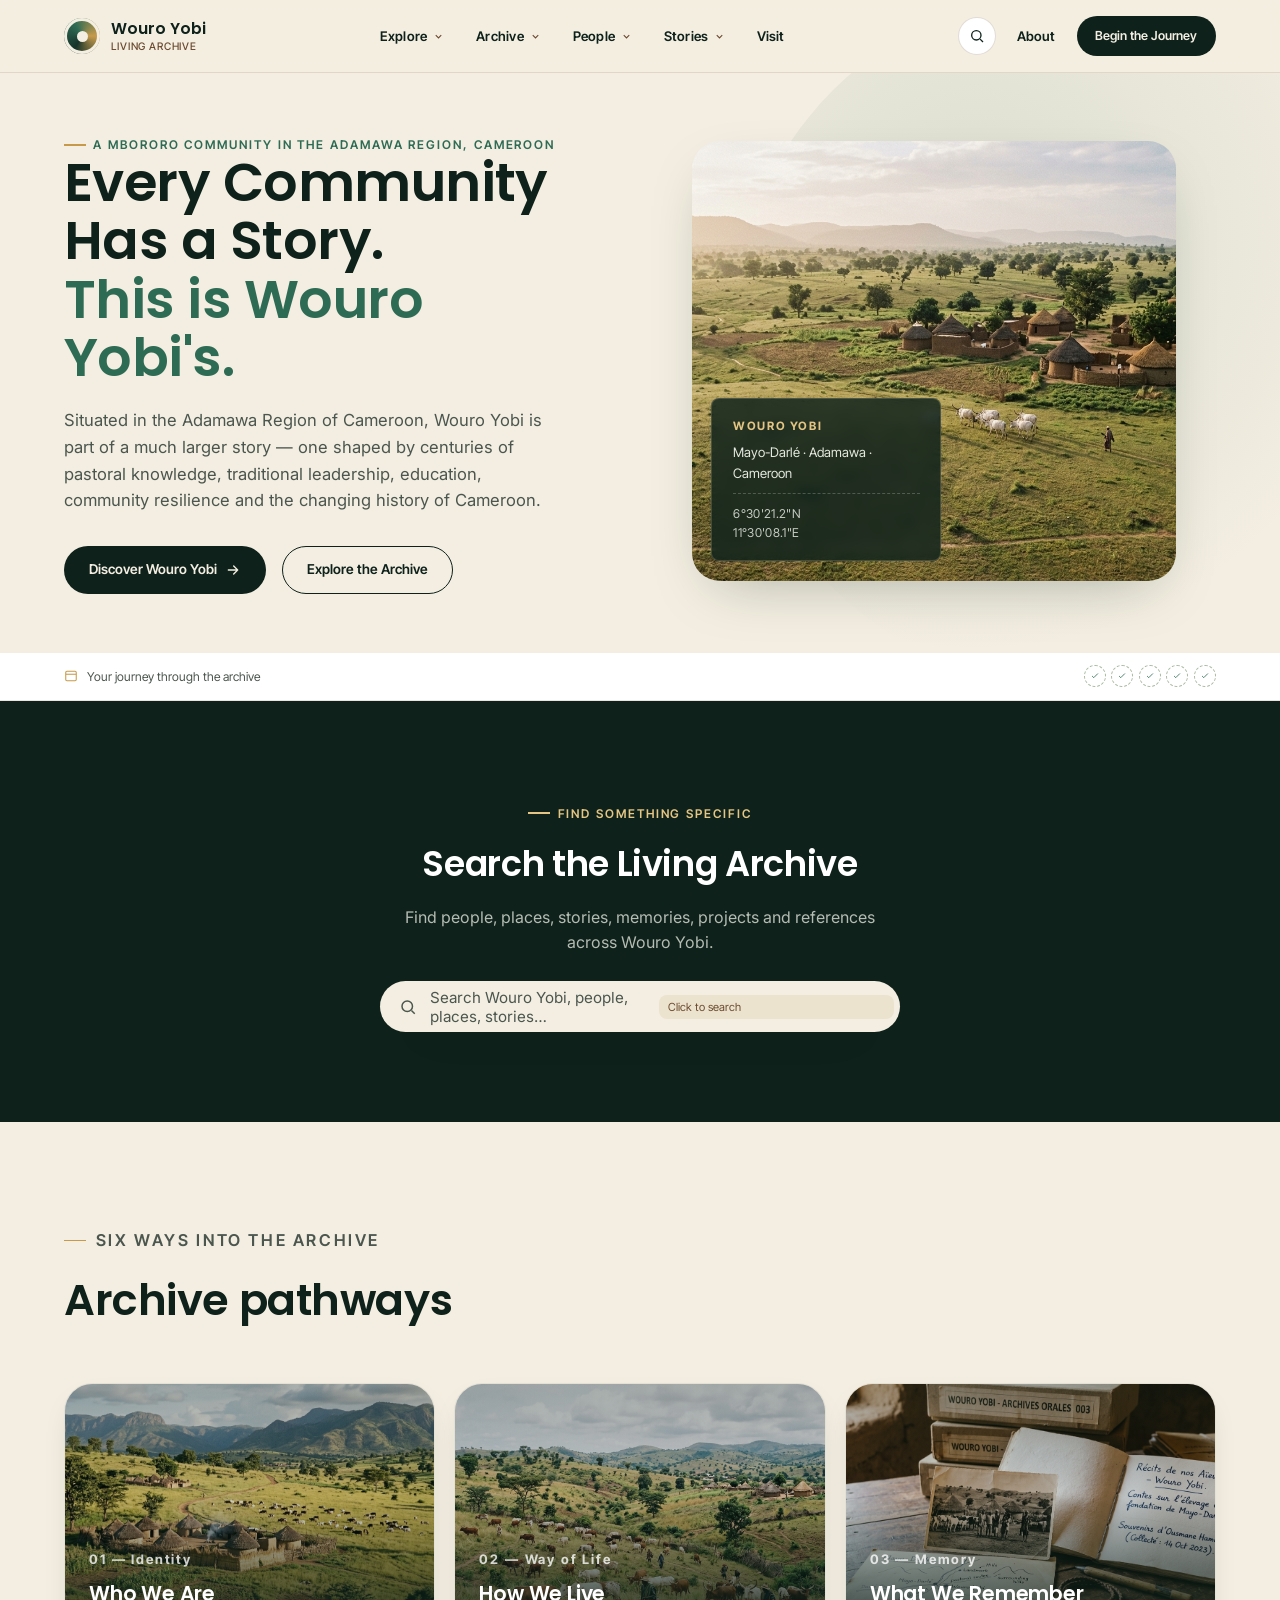
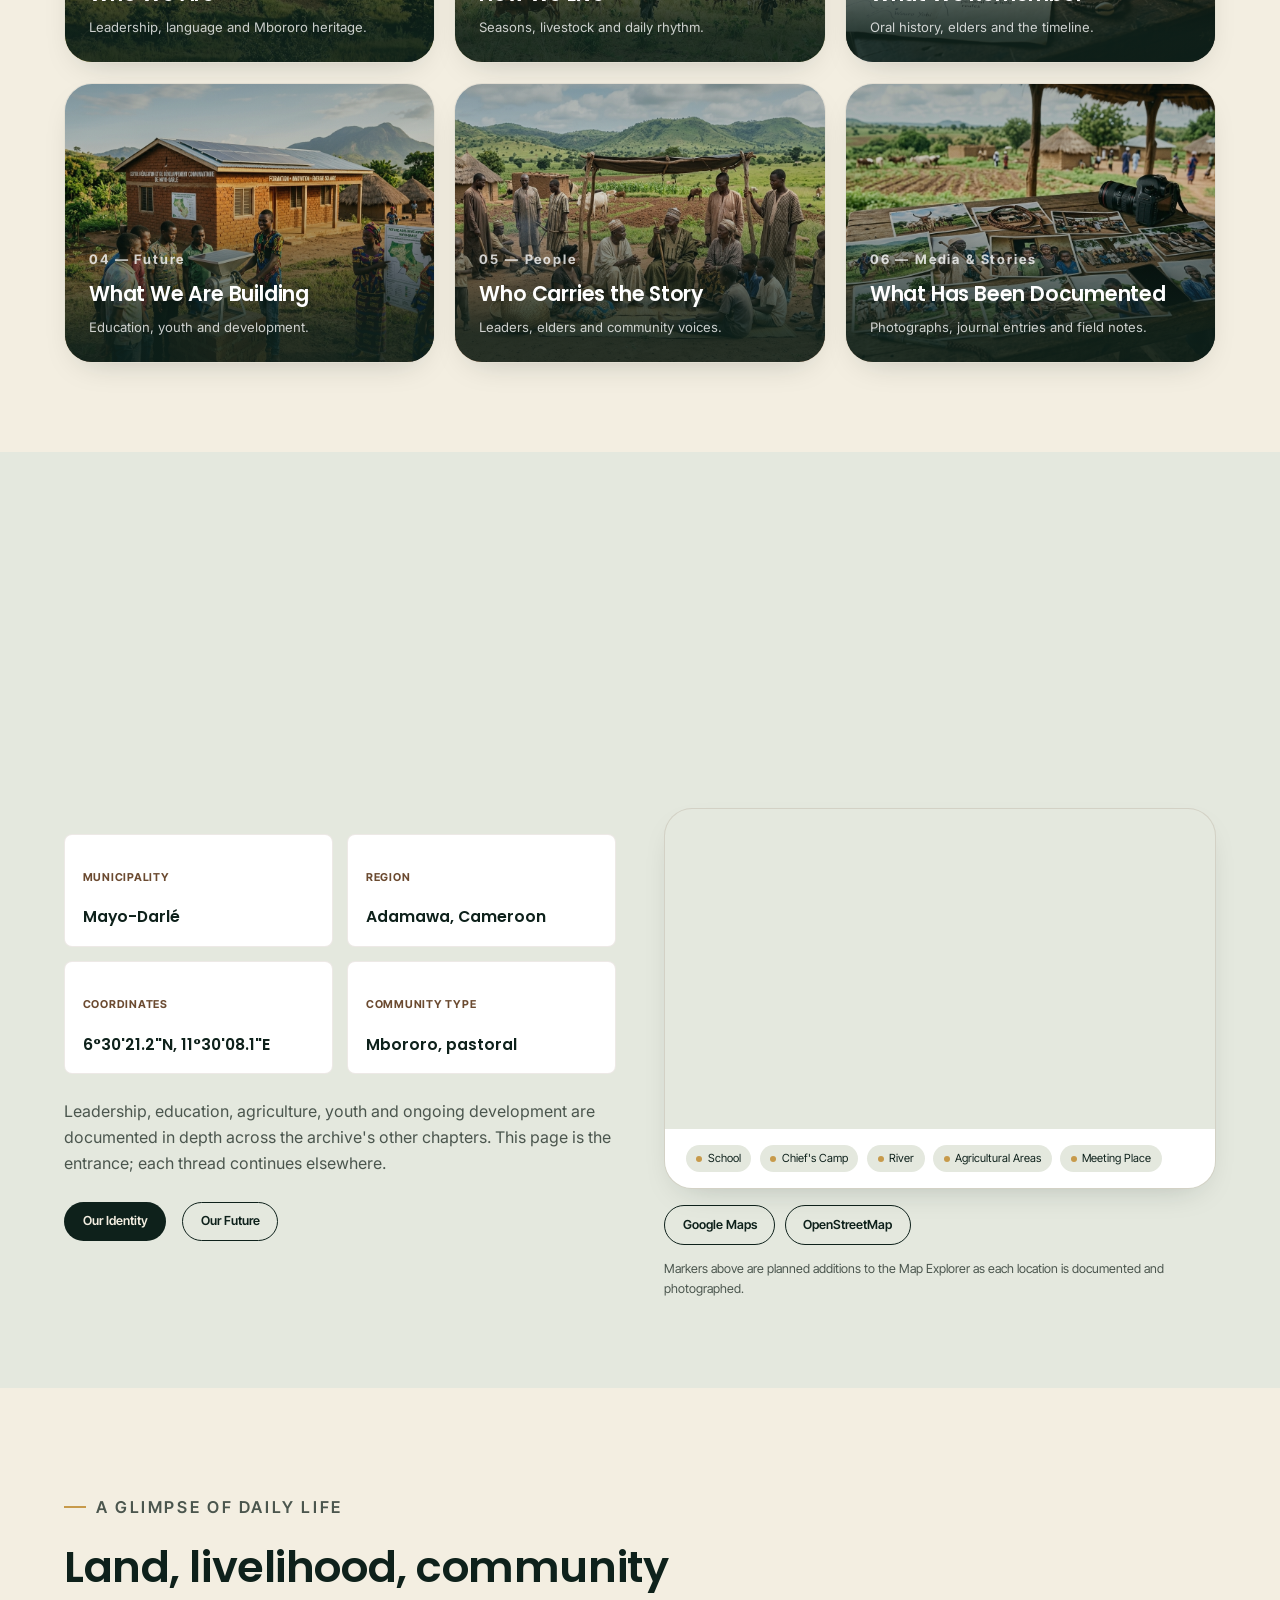
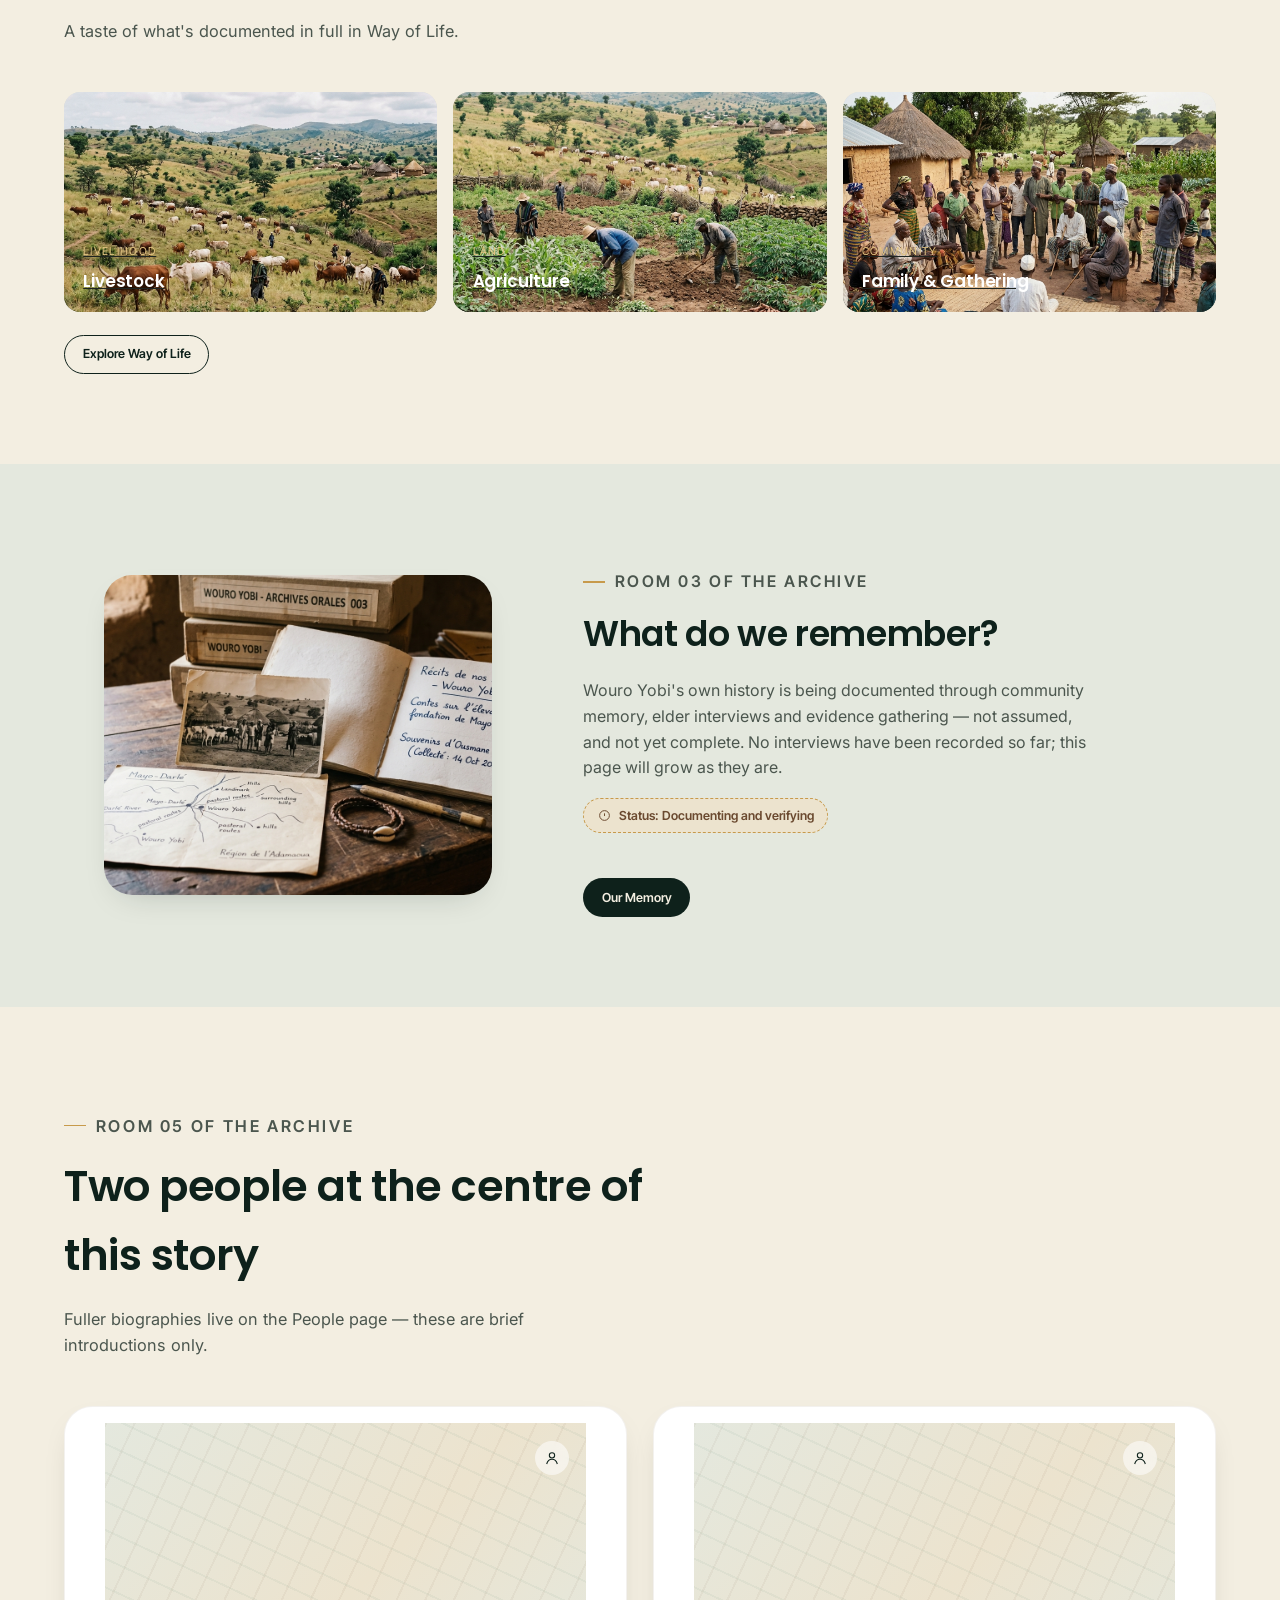
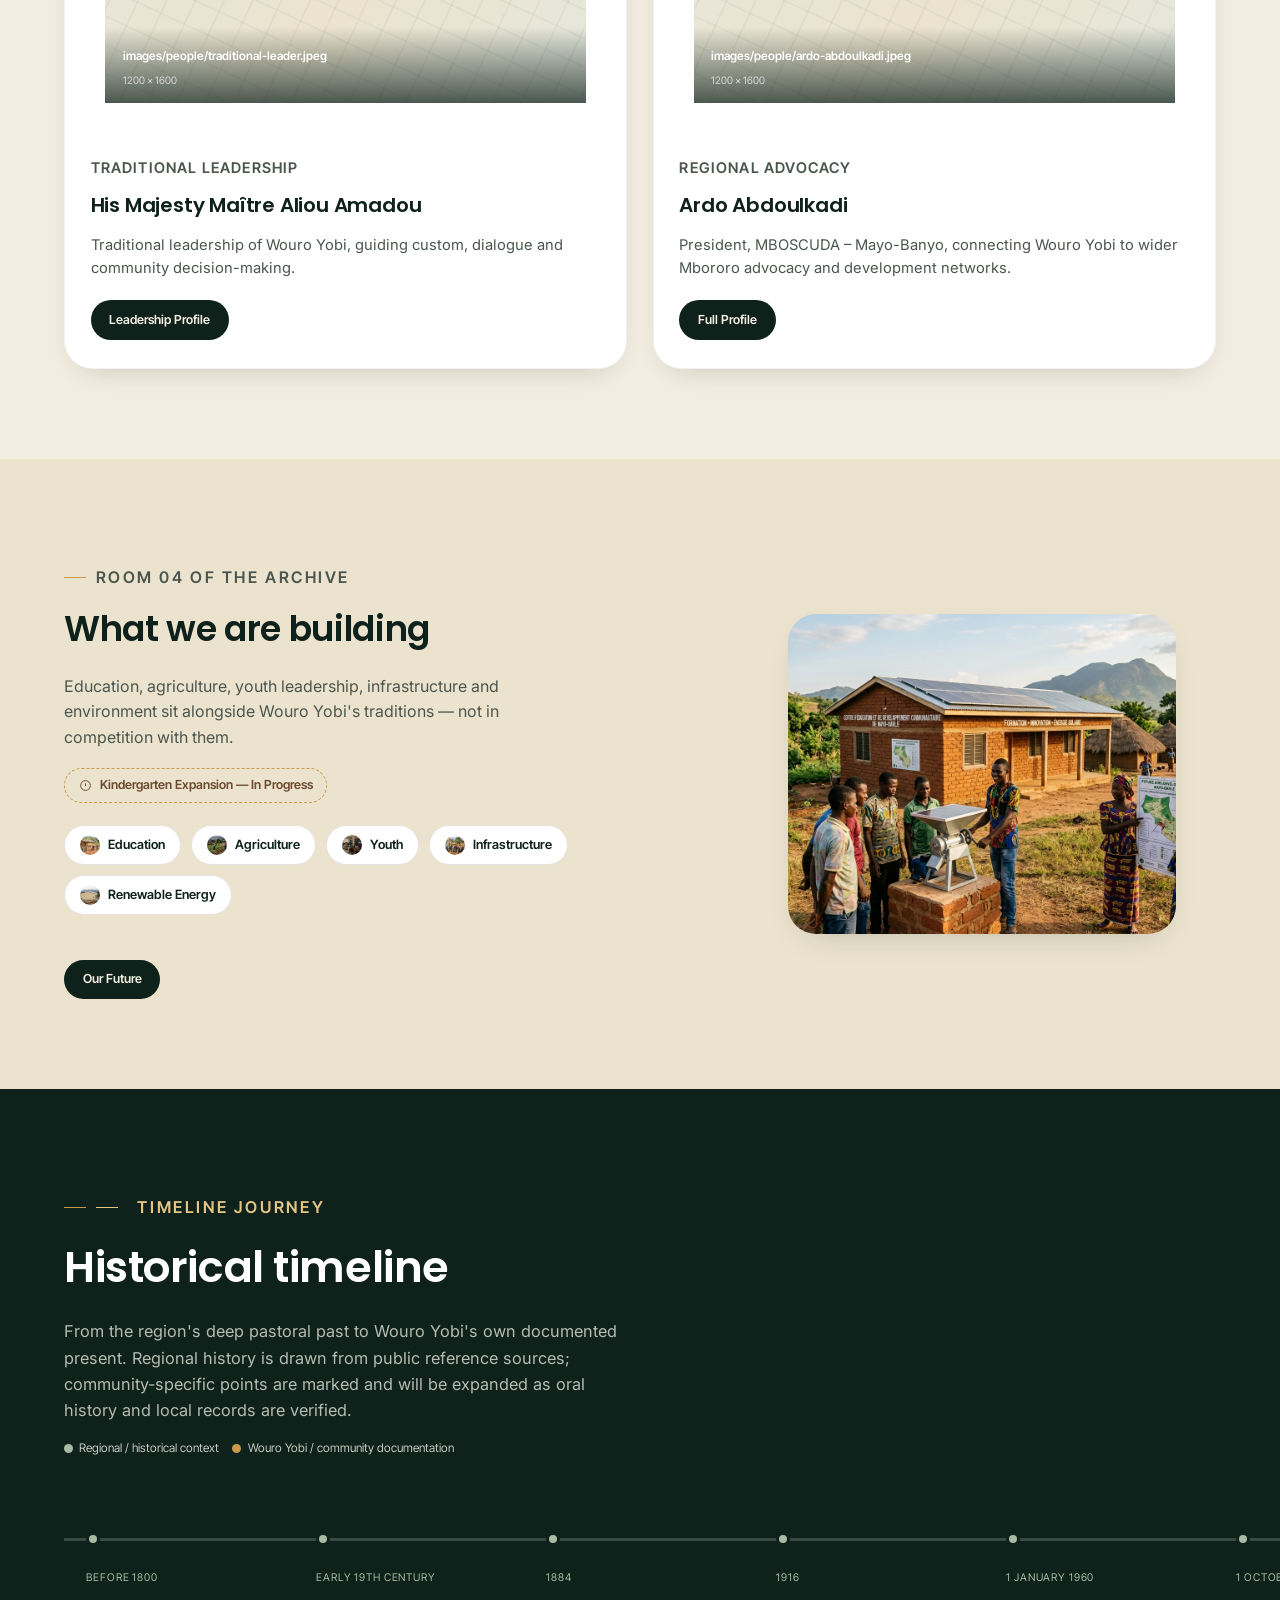
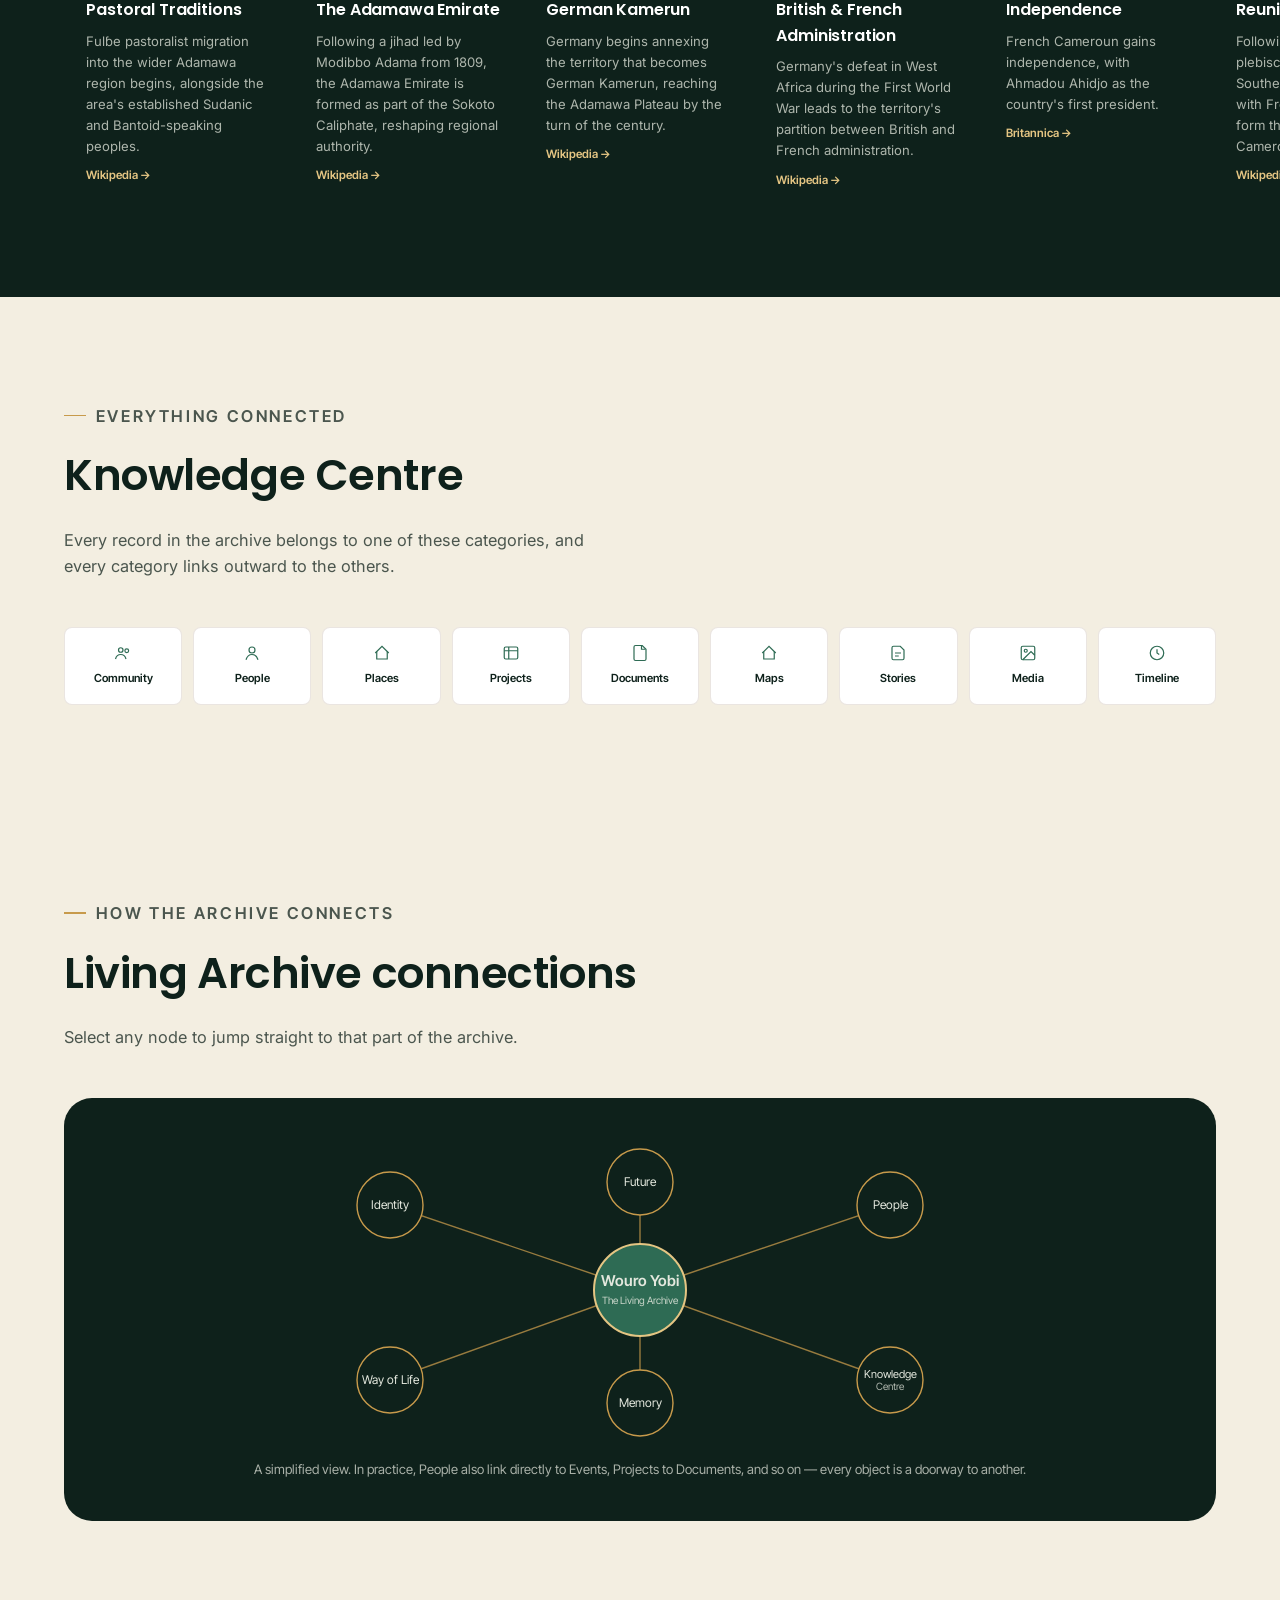
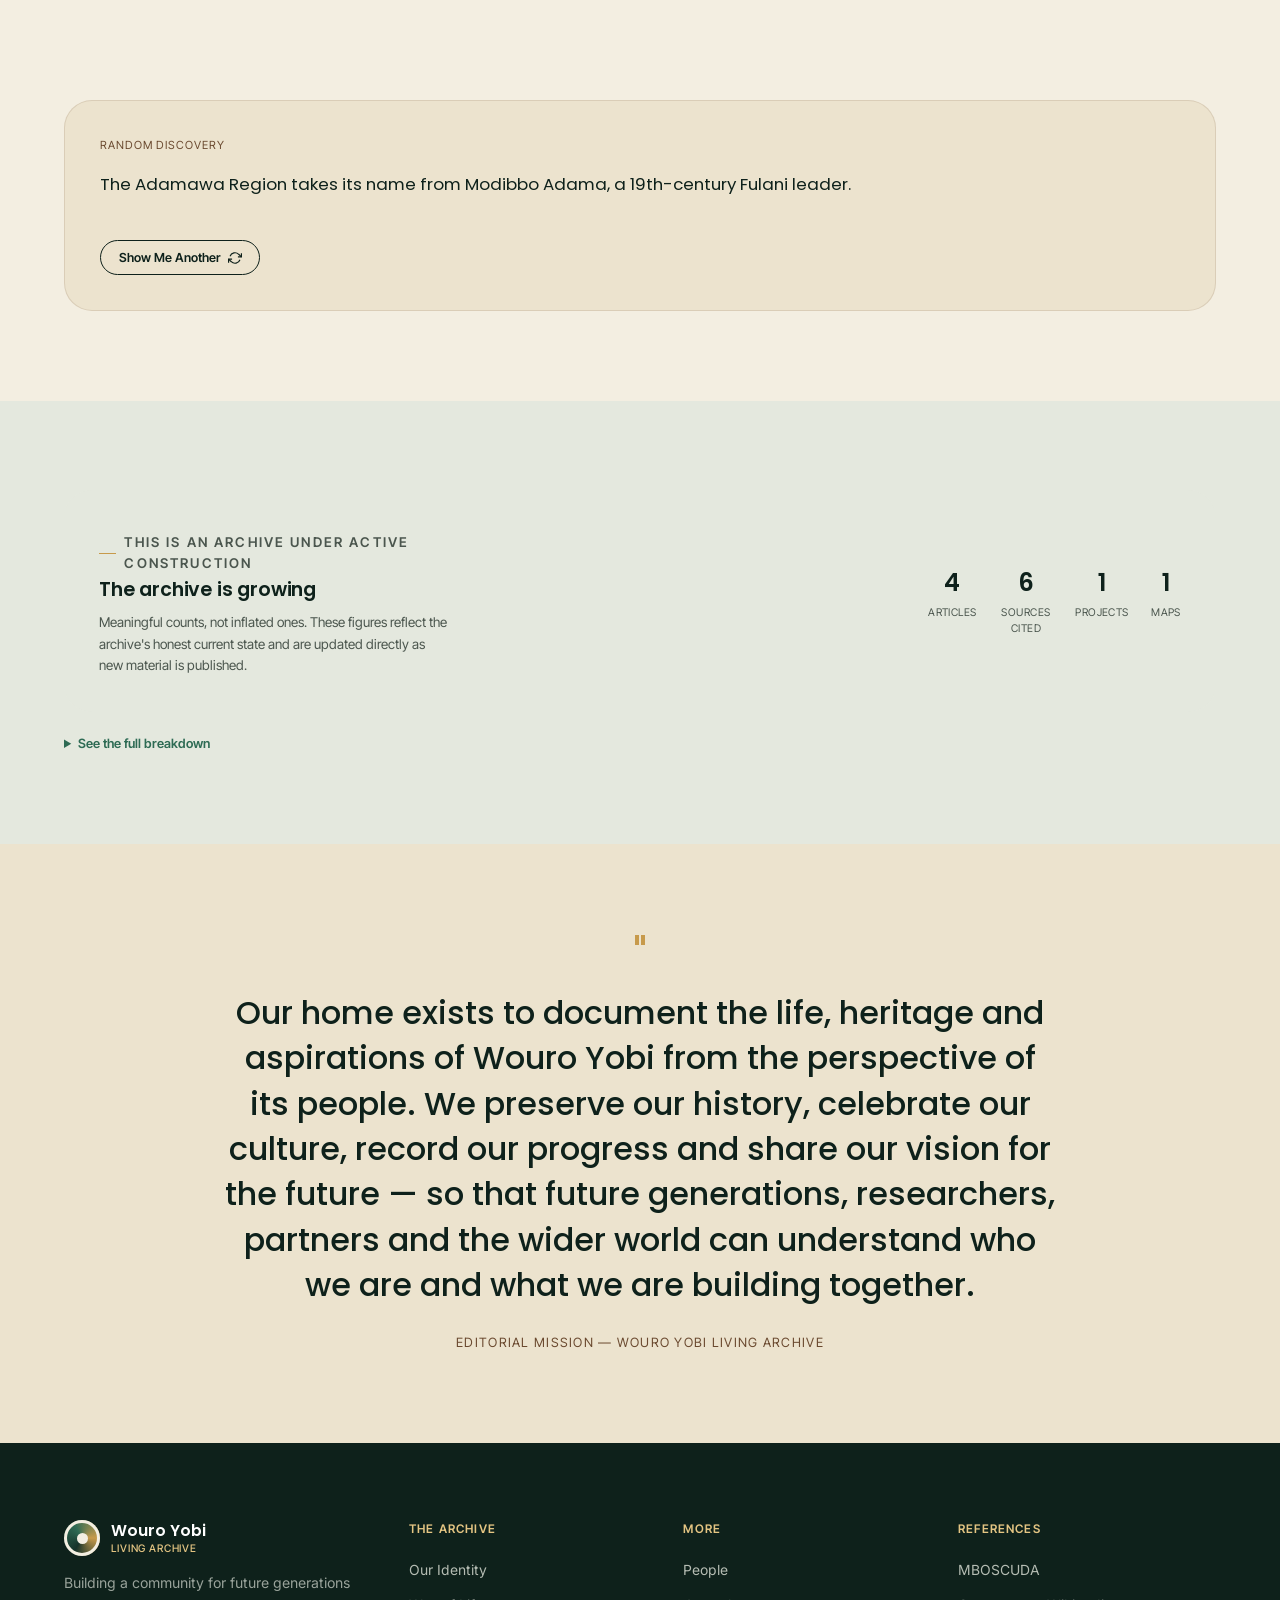
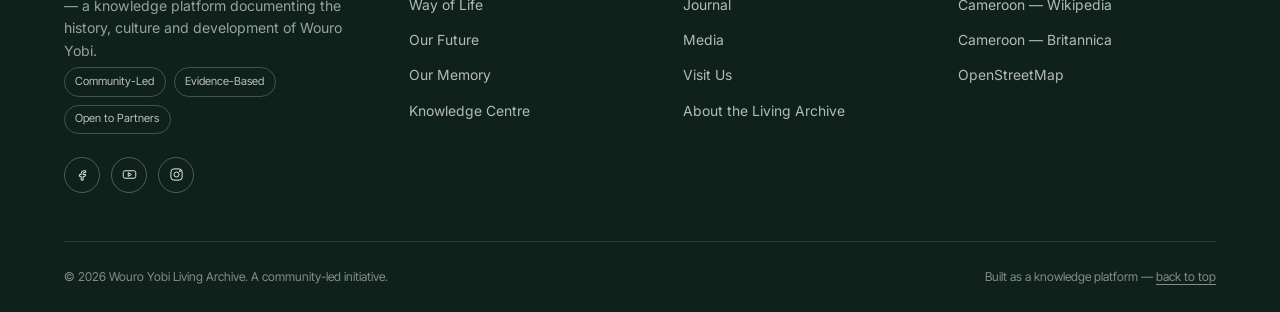
==== commit 0d009697: "Update index.html" ====
--- a/index.html
+++ b/index.html
@@ -500,7 +500,7 @@
           <h4>Archive</h4>
           <ul>
             <li><a href="#knowledge-centre"><span><strong>Knowledge Centre</strong><span>People, places, documents and video.</span></span><svg viewBox="0 0 24 24" fill="none" stroke="currentColor" stroke-width="2"><path d="M5 12h14M13 6l6 6-6 6"/></svg></a></li>
-            <li><a href="memory.html#places"><span><strong>Places</strong><span>Geography that grounds every story.</span></span><svg viewBox="0 0 24 24" fill="none" stroke="currentColor" stroke-width="2"><path d="M5 12h14M13 6l6 6-6 6"/></svg></a></li>
+            <li><a href="community.html"><span><strong>Places</strong><span>Geography that grounds every story.</span></span><svg viewBox="0 0 24 24" fill="none" stroke="currentColor" stroke-width="2"><path d="M5 12h14M13 6l6 6-6 6"/></svg></a></li>
             <li><a href="memory.html#objects"><span><strong>Documents</strong><span>Records and evidence, catalogued.</span></span><svg viewBox="0 0 24 24" fill="none" stroke="currentColor" stroke-width="2"><path d="M5 12h14M13 6l6 6-6 6"/></svg></a></li>
             <li><a href="#discover"><span><strong>Maps</strong><span>Where Wouro Yobi sits, precisely.</span></span><svg viewBox="0 0 24 24" fill="none" stroke="currentColor" stroke-width="2"><path d="M5 12h14M13 6l6 6-6 6"/></svg></a></li>
             <li><a href="#timeline"><span><strong>Timeline</strong><span>Regional history to the present day.</span></span><svg viewBox="0 0 24 24" fill="none" stroke="currentColor" stroke-width="2"><path d="M5 12h14M13 6l6 6-6 6"/></svg></a></li>
@@ -516,7 +516,7 @@
           <span class="nav-panel-num">03</span>
           <h4>People</h4>
           <ul>
-            <li><a href="people.html"><span><strong>Leaders</strong><span>Traditional and community leadership.</span></span><svg viewBox="0 0 24 24" fill="none" stroke="currentColor" stroke-width="2"><path d="M5 12h14M13 6l6 6-6 6"/></svg></a></li>
+            <li><a href="leadership.html"><span><strong>Leaders</strong><span>Traditional and community leadership.</span></span><svg viewBox="0 0 24 24" fill="none" stroke="currentColor" stroke-width="2"><path d="M5 12h14M13 6l6 6-6 6"/></svg></a></li>
             <li><a href="people.html#elders-heading"><span><strong>Elders</strong><span>Voices that remember.</span></span><svg viewBox="0 0 24 24" fill="none" stroke="currentColor" stroke-width="2"><path d="M5 12h14M13 6l6 6-6 6"/></svg></a></li>
             <li><a href="people.html#stories-heading"><span><strong>Community Voices</strong><span>Story types waiting for real accounts.</span></span><svg viewBox="0 0 24 24" fill="none" stroke="currentColor" stroke-width="2"><path d="M5 12h14M13 6l6 6-6 6"/></svg></a></li>
           </ul>
@@ -824,7 +824,7 @@
         <p>A taste of what's documented in full in Way of Life.</p>
       </div>
       <div class="teaser-grid reveal reveal-stagger">
-        <a class="teaser-card" href="life.html#livestock" style="--i:0">
+        <a class="teaser-card" href="life.html#land" style="--i:0">
           <img src="images/archive/livestock-01.jpeg" alt="" loading="lazy">
           <div class="teaser-label"><span>Livelihood</span><h4>Livestock</h4></div>
         </a>
@@ -832,7 +832,7 @@
           <img src="images/archive/agriculture-landscape-01.jpeg" alt="" loading="lazy">
           <div class="teaser-label"><span>Land</span><h4>Agriculture</h4></div>
         </a>
-        <a class="teaser-card" href="life.html#family" style="--i:2">
+        <a class="teaser-card" href="life.html#together" style="--i:2">
           <img src="images/archive/community-gathering-01.jpeg" alt="" loading="lazy">
           <div class="teaser-label"><span>Community</span><h4>Family &amp; Gathering</h4></div>
         </a>
@@ -1285,6 +1285,7 @@
      self-contained page in this project.
      ============================================================ */
   const ARCHIVE_INDEX = [
+    { title: "Wouro Yobi Living Archive", url: "index.html", category: "Archive", text: "The front door to the Living Archive. Every community has a story — this is Wouro Yobi's, situated in Cameroon and the Adamawa Region." },
     { title: "Our Identity", url: "identity.html", category: "Archive", text: "Who the people of Wouro Yobi are. Leadership, Mbororo heritage, geography, the meaning of the name, community values." },
     { title: "Way of Life", url: "life.html", category: "Archive", text: "Seasons, livestock, agriculture, family, markets, faith and the daily rhythm of Wouro Yobi. Fulfulde, pastoral knowledge." },
     { title: "Our Future", url: "future.html", category: "Archive", text: "Education, agriculture, youth leadership, infrastructure, environment. Kindergarten Expansion, in progress." },
@@ -1293,6 +1294,9 @@
     { title: "People", url: "people.html", category: "People", text: "Community leaders, elders, women, young people, educators, farmers and pastoralists." },
     { title: "His Majesty Maître Aliou Amadou", url: "people.html", category: "People", text: "Traditional leadership of Wouro Yobi, guiding custom, dialogue and community decision-making." },
     { title: "Ardo Abdoulkadi", url: "people.html", category: "People", text: "President, MBOSCUDA – Mayo-Banyo. Regional Mbororo advocacy and development networks." },
+    { title: "Leadership", url: "leadership.html", category: "People", text: "Traditional leadership, community administration, regional advocacy and development coordination, kept distinct." },
+    { title: "Community", url: "community.html", category: "Places", text: "Where Wouro Yobi sits — Mayo-Darlé, the Adamawa Region, the landscape and neighbouring communities." },
+    { title: "Development", url: "development.html", category: "Archive", text: "What is happening, or already underway, in Wouro Yobi today — documented activity, distinct from future aspirations." },
     { title: "Journal", url: "journal.html", category: "Stories", text: "Field notes, stories being prepared, and reflections on community life, heritage and development." },
     { title: "Media", url: "media.html", category: "Media", text: "Photographs of people, places, culture and everyday life in Wouro Yobi." },
     { title: "Visit Us", url: "visit.html", category: "Archive", text: "Practical information for visiting Wouro Yobi respectfully." },
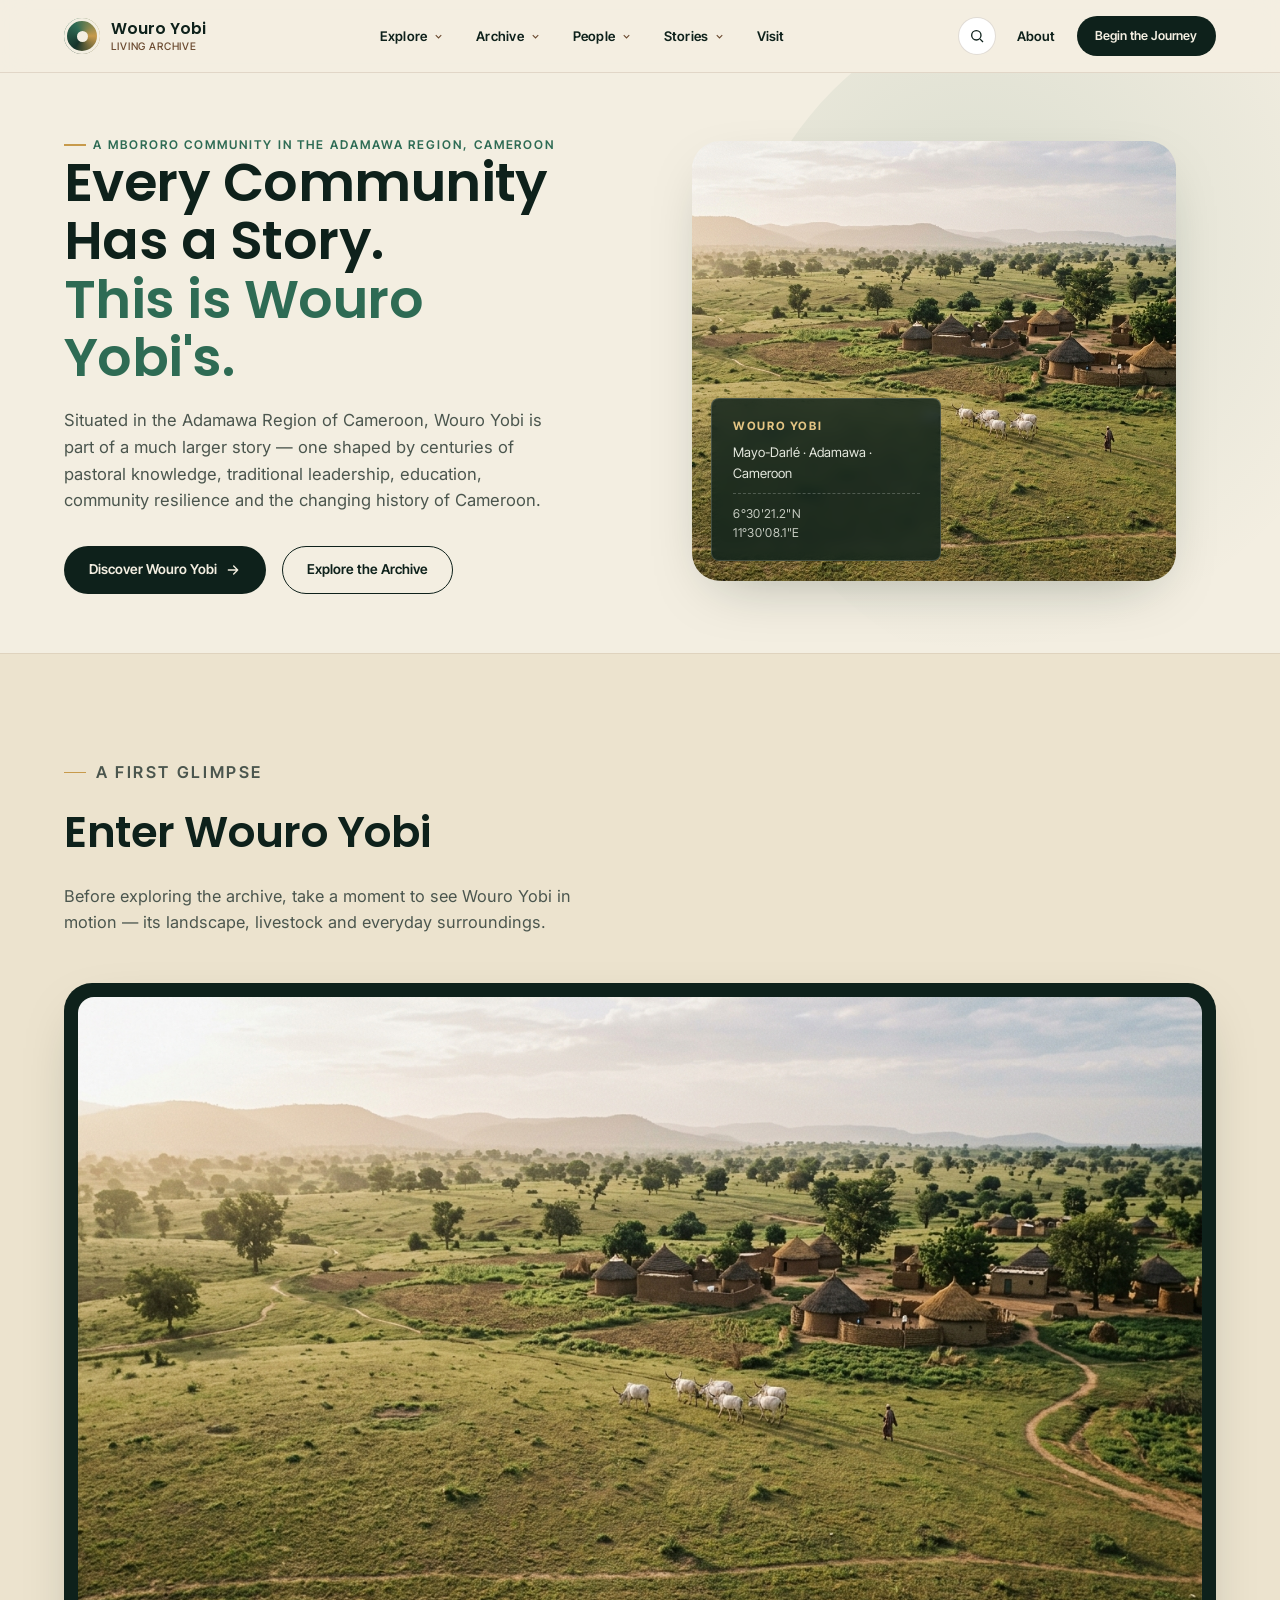
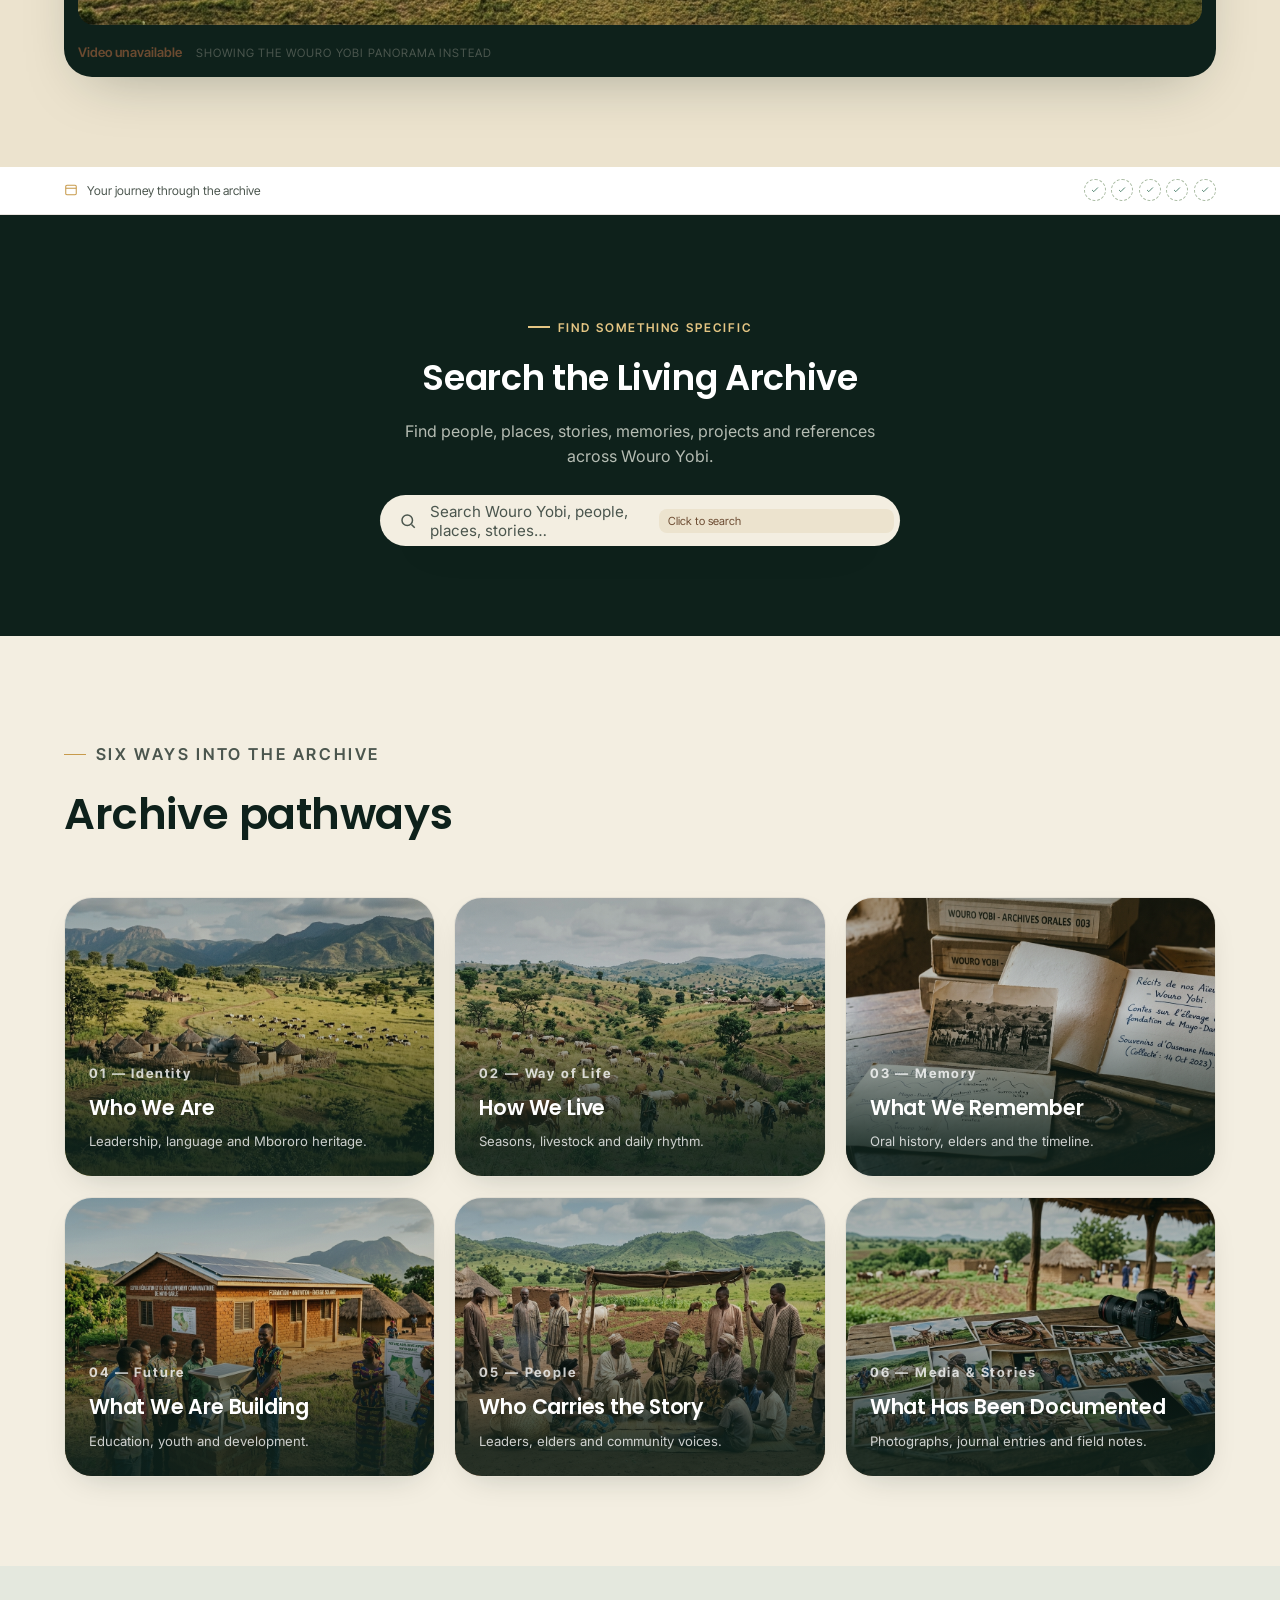
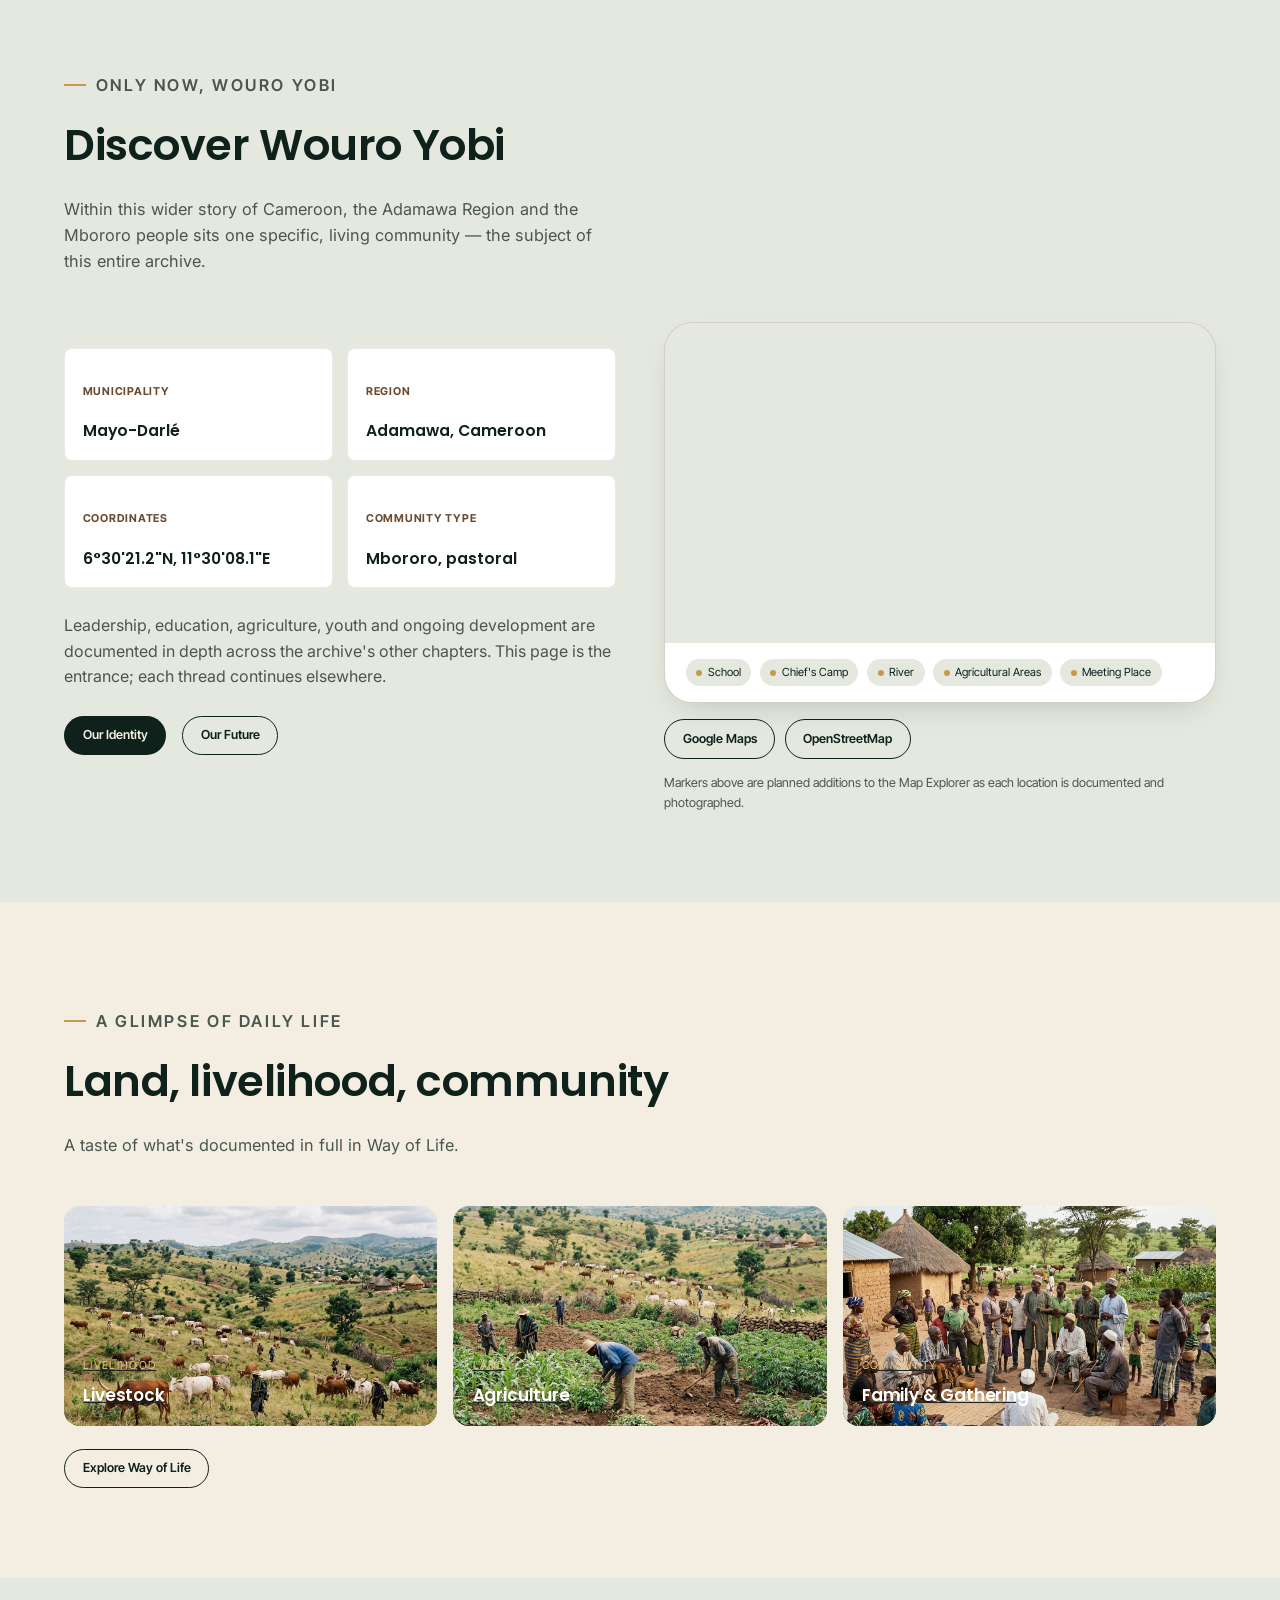
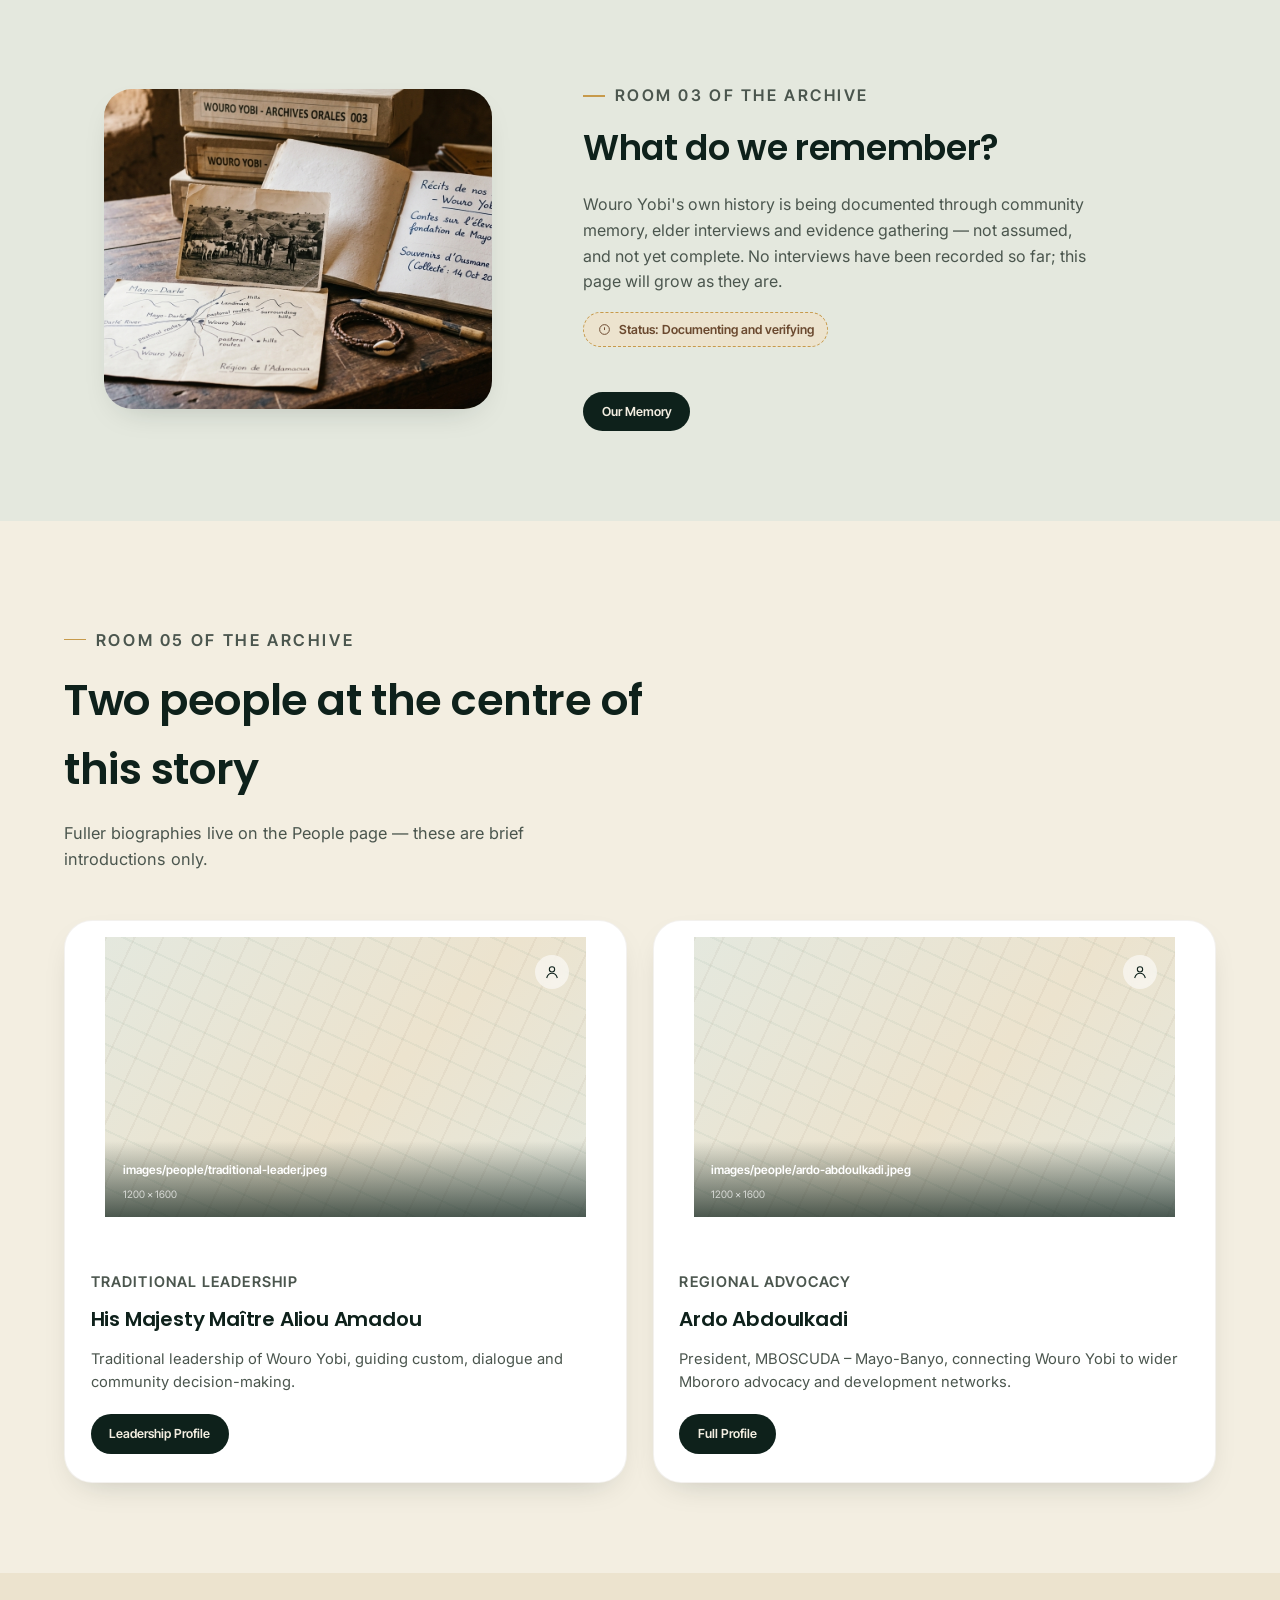
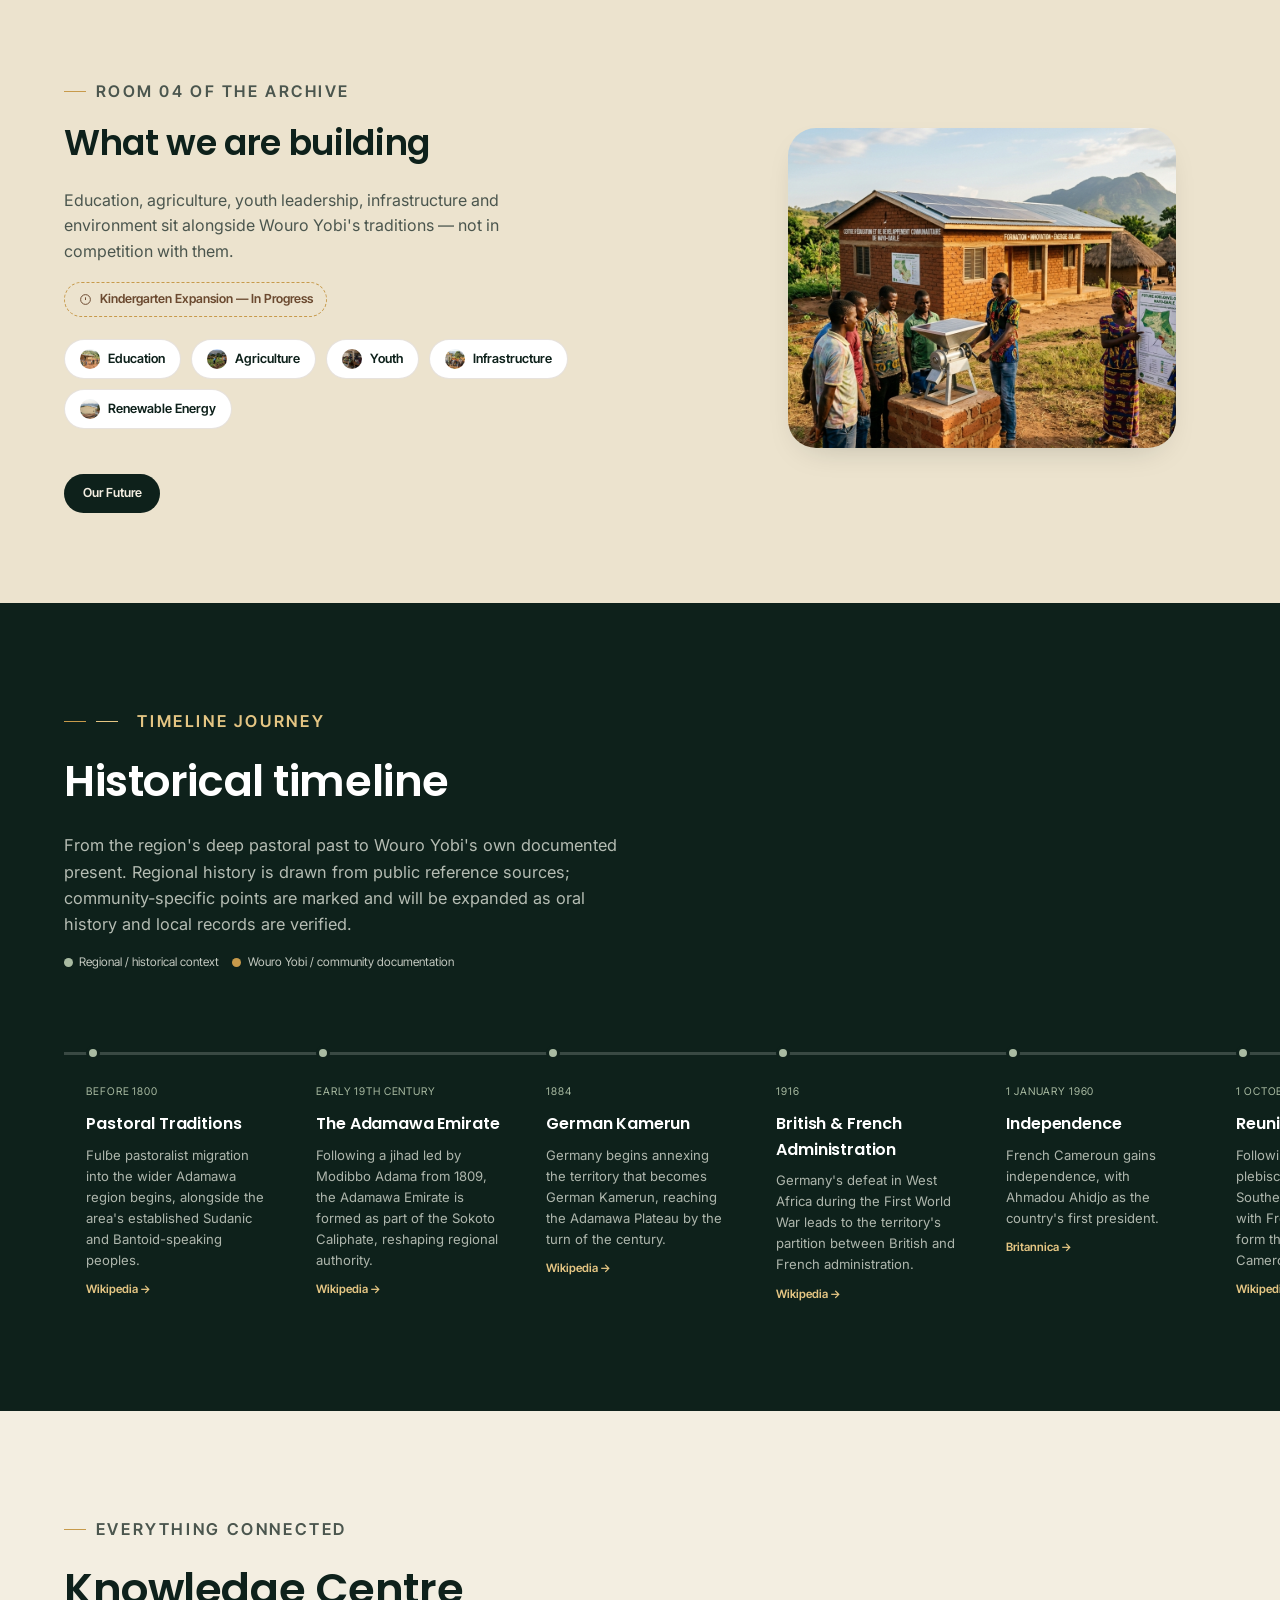
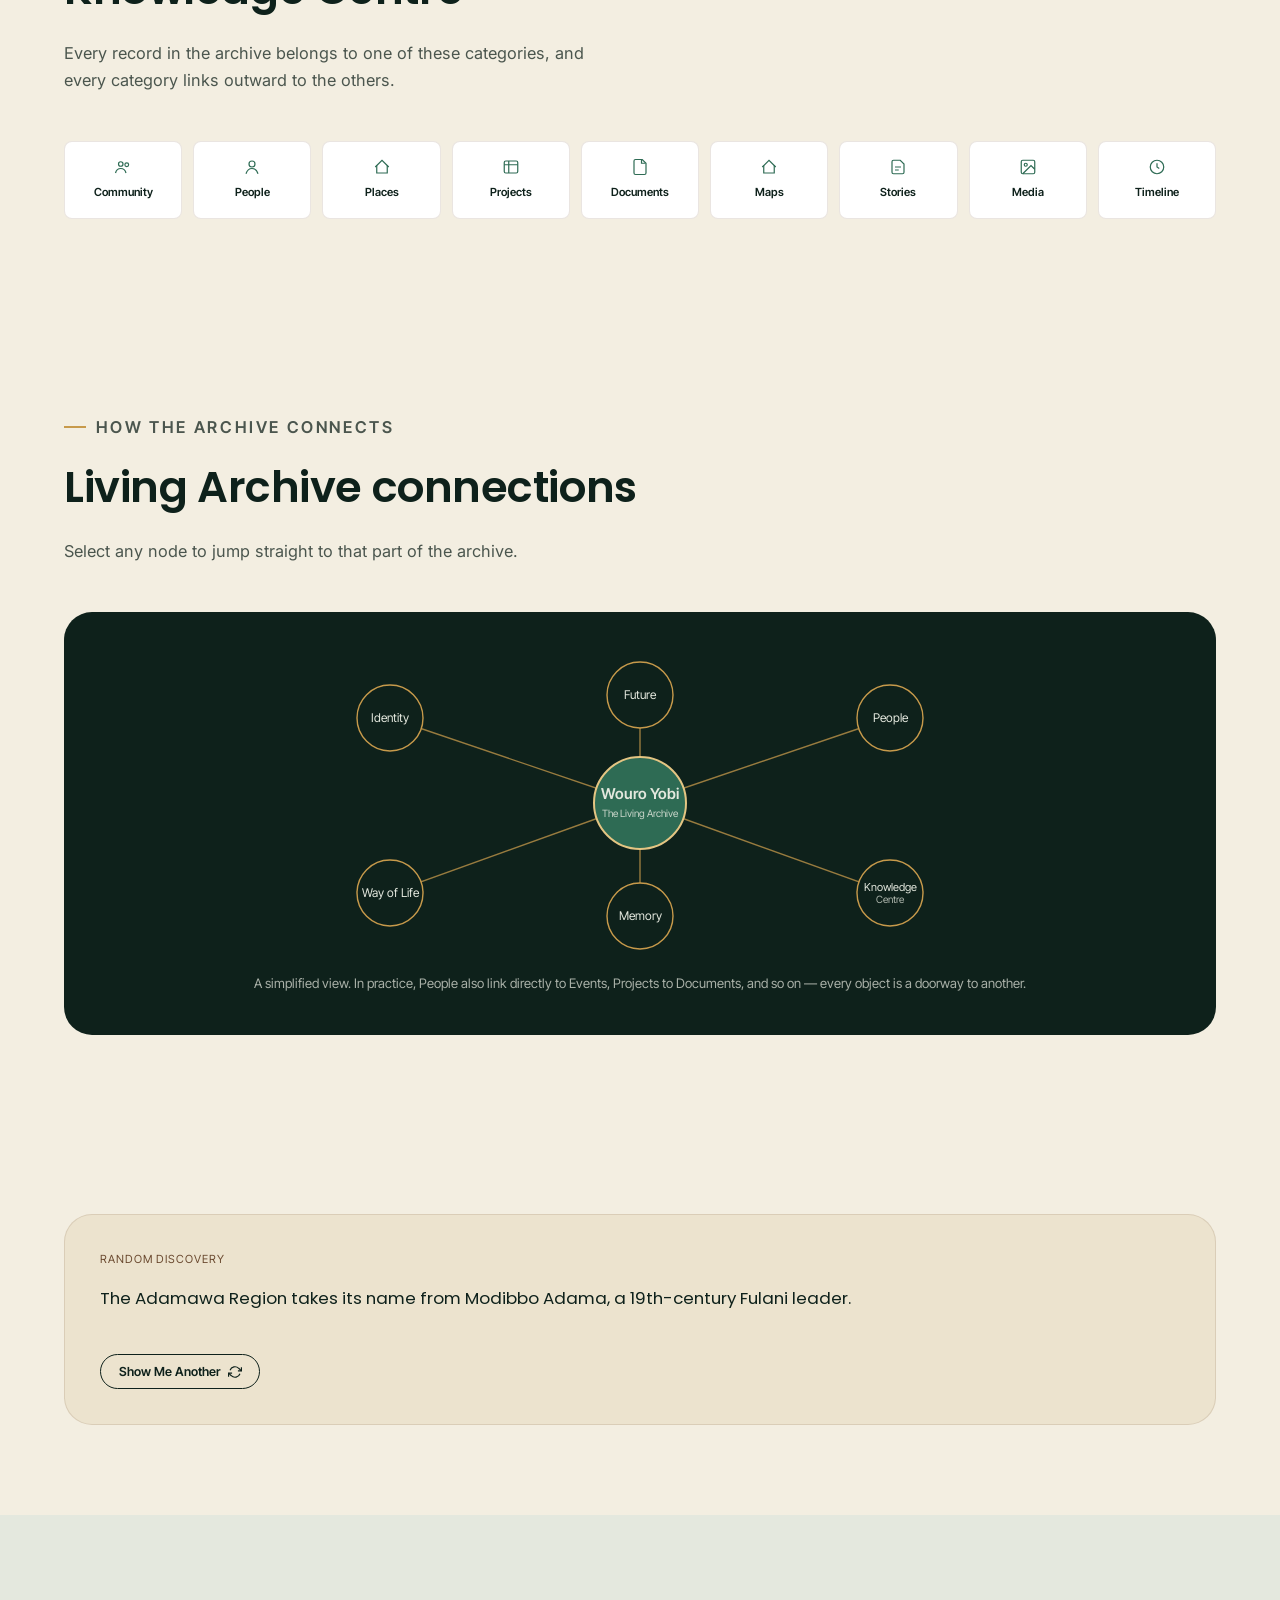
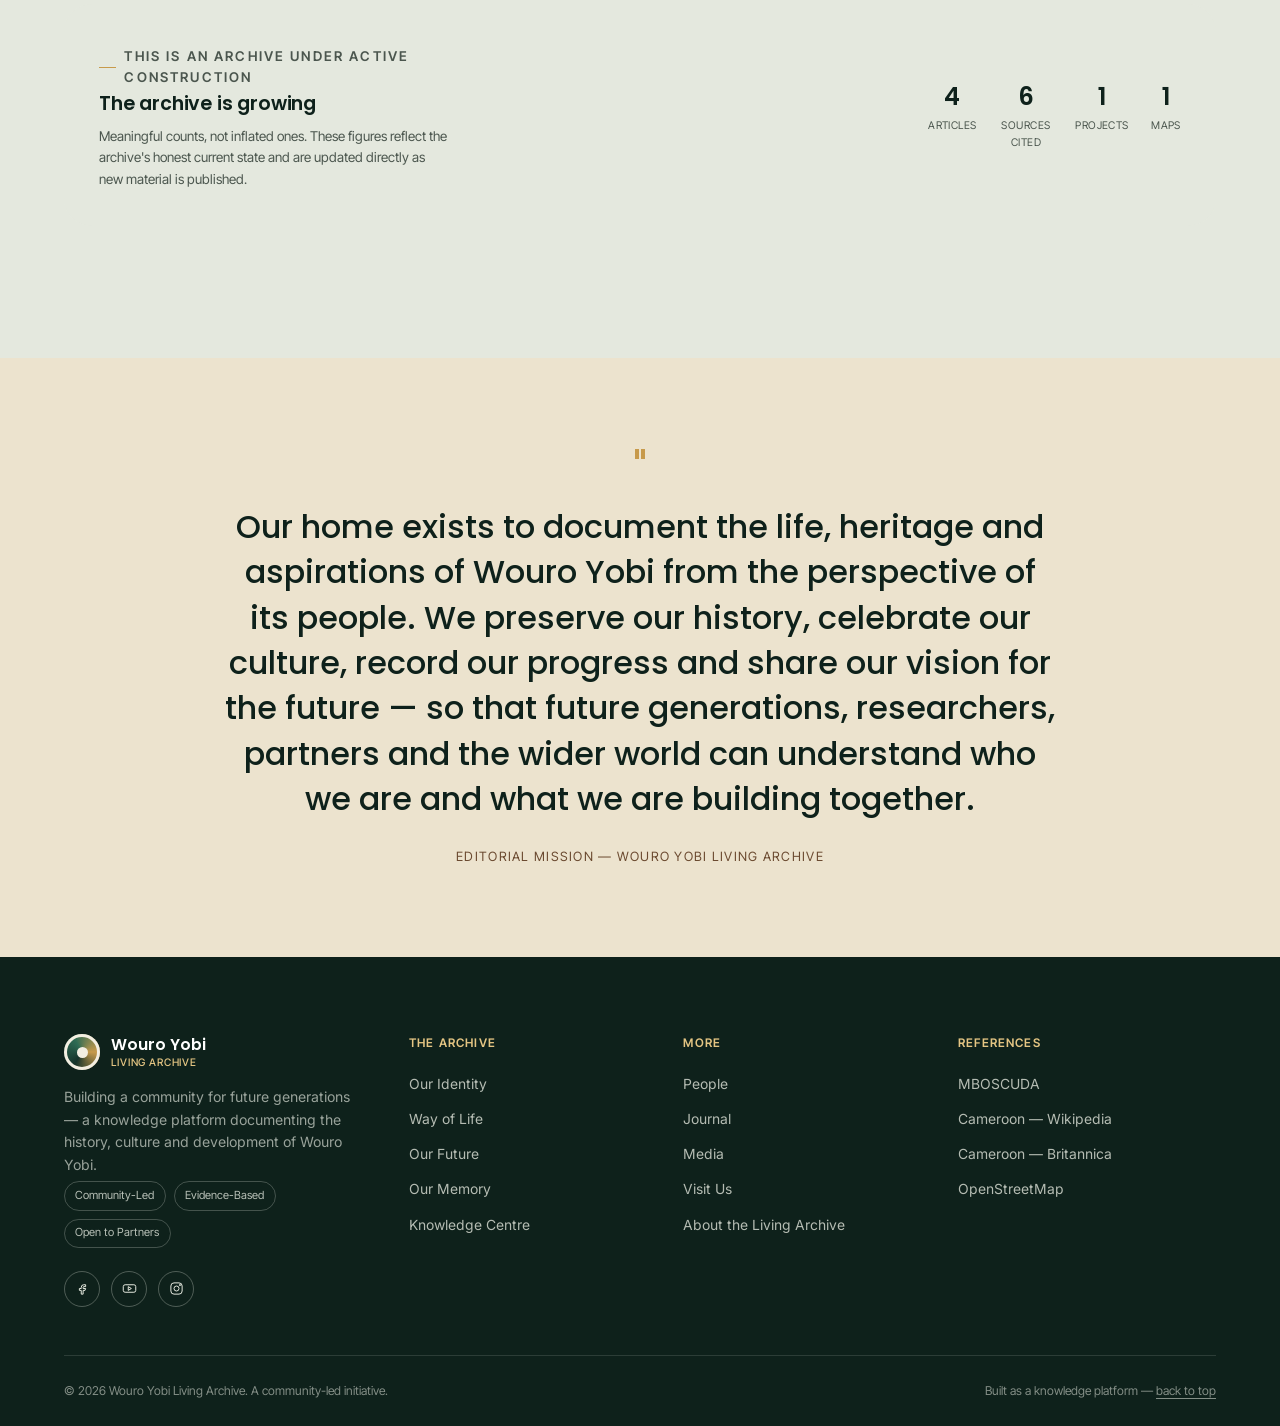
==== commit c3da1af1: "Update index.html" ====
--- a/index.html
+++ b/index.html
@@ -218,6 +218,29 @@
   .hero-catalogue-title{font-size:0.72rem; text-transform:uppercase; letter-spacing:0.14em; color:var(--gold-soft); font-weight:700;}
   .hero-catalogue-loc{margin-top:0.4rem; font-size:0.82rem; color:var(--sage-pale);}
   .hero-catalogue-coords{margin-top:0.6rem; padding-top:0.6rem; border-top:1px dashed rgba(228,232,222,0.25); font-size:0.76rem; letter-spacing:0.03em; color:rgba(228,232,222,0.85);}
+
+  /* ============================================================
+     FIRST GLIMPSE — documentary video introduction
+     ============================================================ */
+  .glimpse{background:var(--beige-warm); border-top:1px solid rgba(107,74,48,0.10);}
+  .glimpse-frame{
+    margin:0; background:var(--forest-deep); border-radius:var(--radius-lg);
+    padding:clamp(0.45rem, 1.2vw, 0.85rem); box-shadow:var(--shadow-soft);
+  }
+  .glimpse-frame video, .glimpse-frame img{
+    width:100%; height:auto; display:block; background:var(--forest-deep);
+    border-radius:calc(var(--radius-lg) - 12px);
+  }
+  .glimpse-credit{
+    margin-top:1.1rem; display:flex; flex-wrap:wrap; align-items:baseline; gap:0.35rem 0.9rem;
+    font-family:var(--font-caption);
+  }
+  .glimpse-credit-name{font-size:0.82rem; font-weight:600; color:var(--brown);}
+  .glimpse-credit-sub{font-size:0.72rem; letter-spacing:0.08em; text-transform:uppercase; color:var(--ink-soft);}
+  @media (max-width:640px){
+    .glimpse-frame{padding:0.35rem; border-radius:var(--radius-md);}
+    .glimpse-frame video, .glimpse-frame img{border-radius:calc(var(--radius-md) - 6px);}
+  }
 
   /* Knowledge Passport — slim strip */
   .passport-bar{background:var(--white); border-bottom:1px solid rgba(107,74,48,0.14);}
@@ -670,6 +693,31 @@
   </section>
 
   <!-- ============================================================
+       FIRST GLIMPSE — real documentary video, recorded by Gerogel A
+       ============================================================ -->
+  <section class="glimpse" id="first-glimpse" aria-labelledby="glimpse-heading">
+    <div class="wrap">
+      <div class="section-head reveal">
+        <p class="eyebrow">A First Glimpse</p>
+        <h2 id="glimpse-heading">Enter Wouro Yobi</h2>
+        <p>Before exploring the archive, take a moment to see Wouro Yobi in motion — its landscape, livestock and everyday surroundings.</p>
+      </div>
+      <figure class="glimpse-frame reveal" id="glimpseFrame">
+        <video id="glimpseVideo" controls preload="metadata" playsinline
+               poster="images/archive/wouro-yobi-panorama.jpeg"
+               aria-label="Wouro Yobi Tour — community documentary footage showing the community and its surroundings">
+          <source src="images/life/Wouro%20Yobi%20Tour.mp4" type="video/mp4">
+          <a href="images/life/Wouro%20Yobi%20Tour.mp4">Download the Wouro Yobi Tour video (MP4)</a>
+        </video>
+        <figcaption class="glimpse-credit">
+          <span class="glimpse-credit-name">Recorded by Gerogel A</span>
+          <span class="glimpse-credit-sub">Community documentary footage</span>
+        </figcaption>
+      </figure>
+    </div>
+  </section>
+
+  <!-- ============================================================
        KNOWLEDGE PASSPORT — slim strip
        ============================================================ -->
   <div class="passport-bar">
@@ -1189,6 +1237,14 @@
     Array.from(group.children).forEach((child, i) => child.style.setProperty('--i', i));
   });
 
+  /* First Glimpse — if the documentary video cannot load, show the panorama instead */
+  document.querySelector('#glimpseVideo source').addEventListener('error', () => {
+    document.getElementById('glimpseFrame').innerHTML =
+      '<img src="images/archive/wouro-yobi-panorama.jpeg" alt="Panoramic landscape representing the Adamawa Plateau">' +
+      '<figcaption class="glimpse-credit"><span class="glimpse-credit-name">Video unavailable</span>' +
+      '<span class="glimpse-credit-sub">Showing the Wouro Yobi panorama instead</span></figcaption>';
+  });
+
   /* Reading progress bar */
   const progressBar = document.getElementById('readingProgress');
   function updateReadingProgress() {
